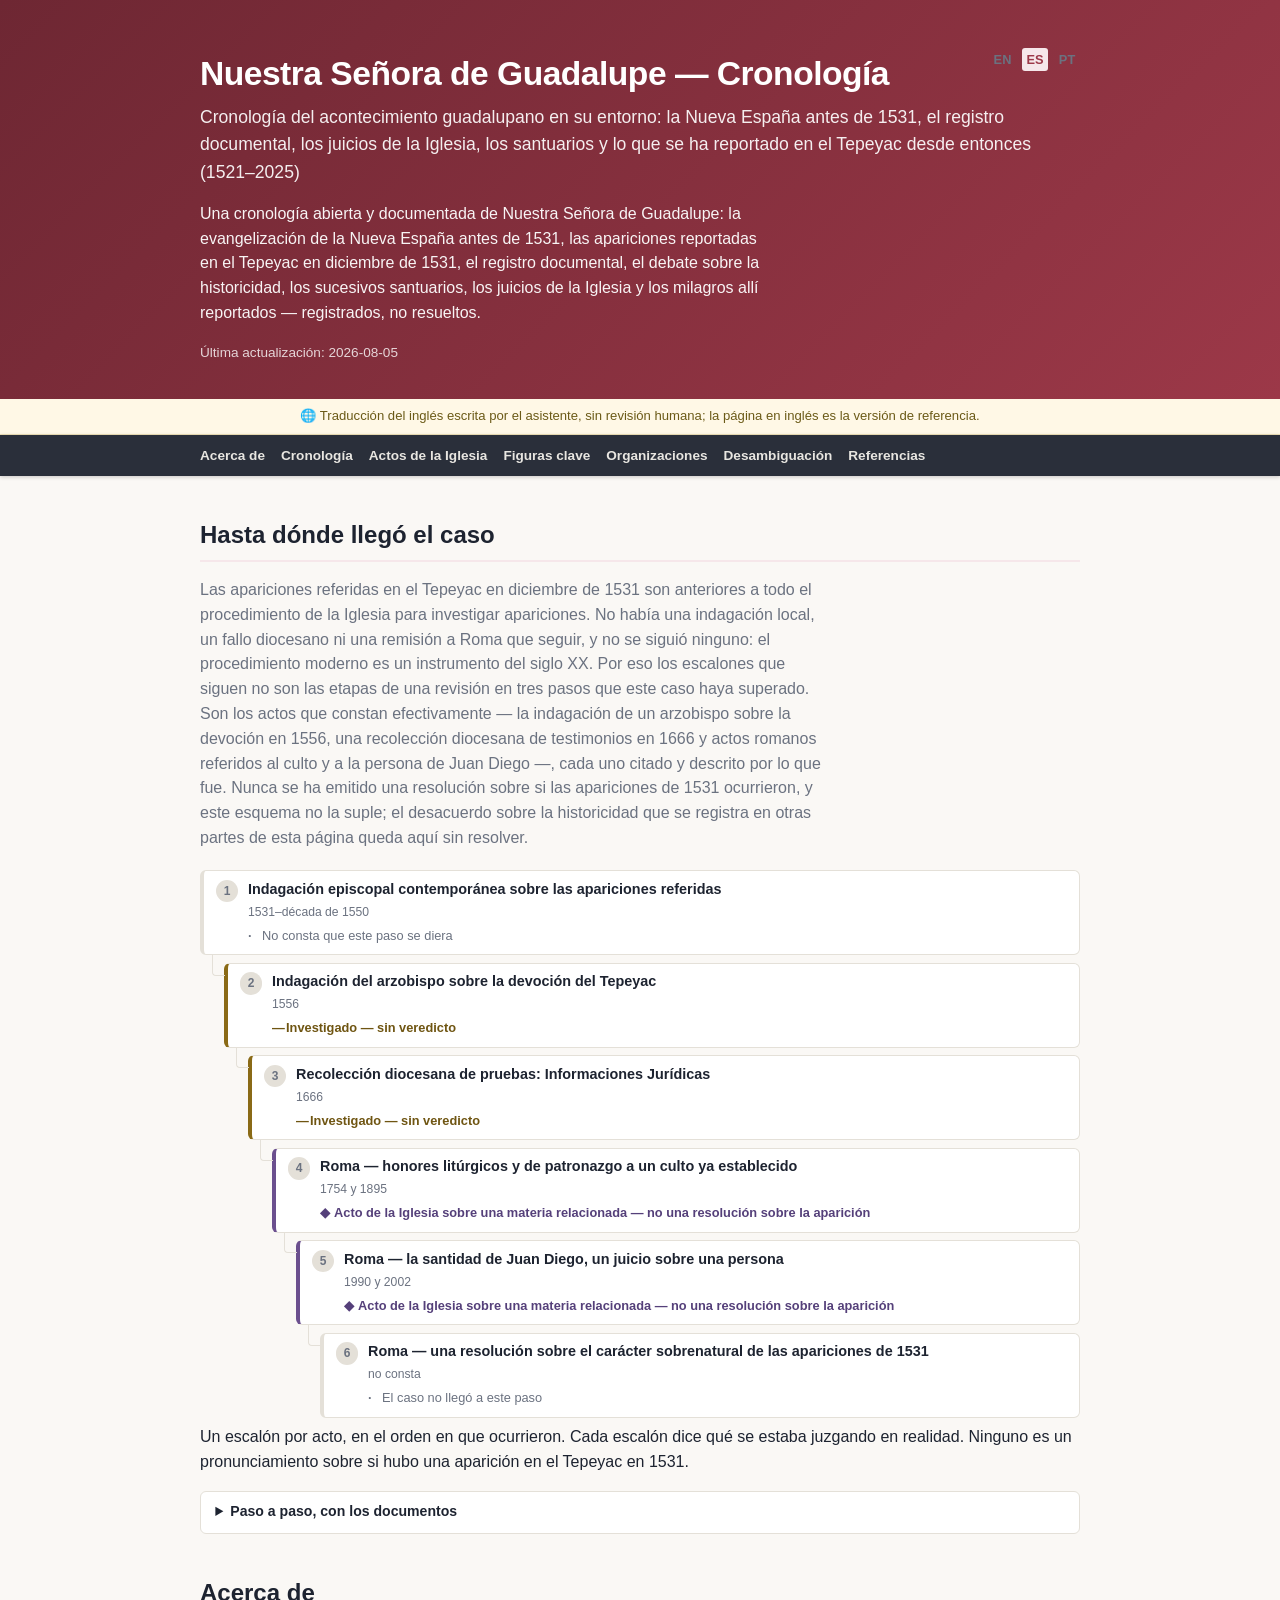
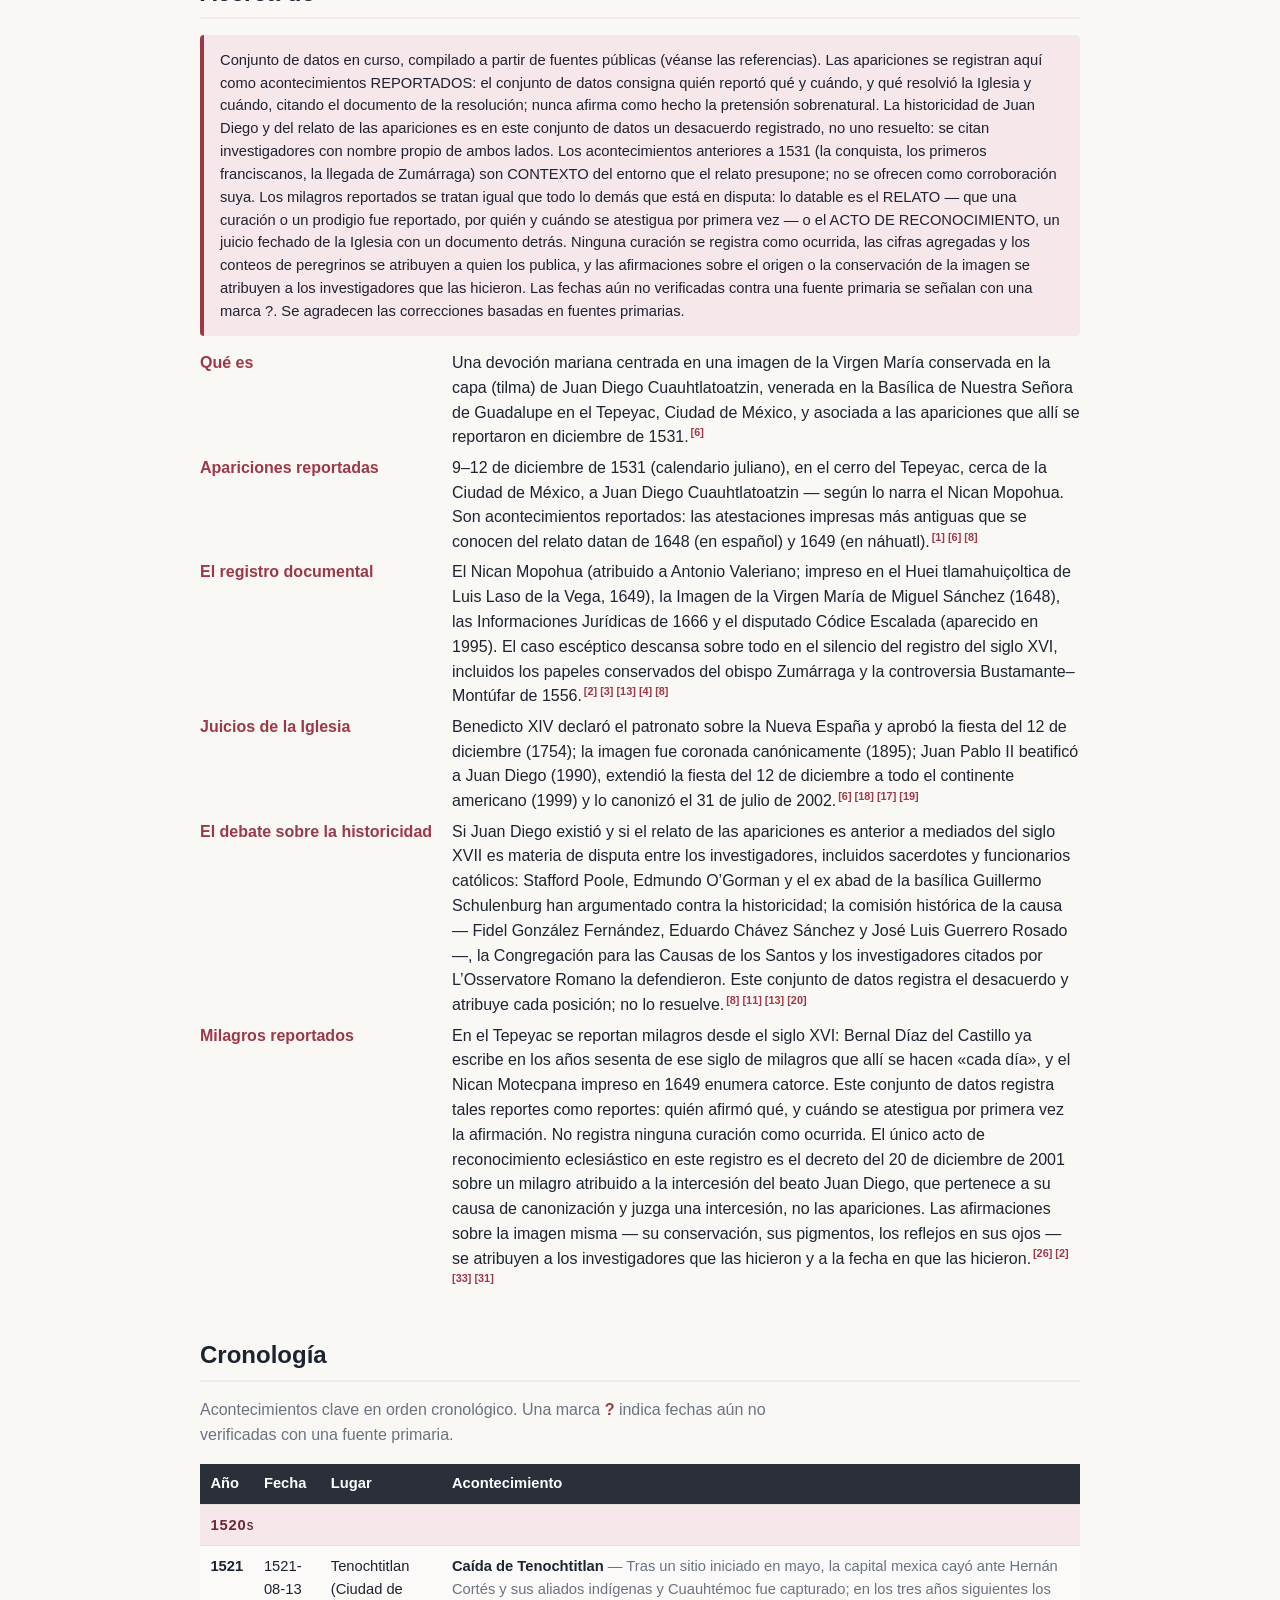
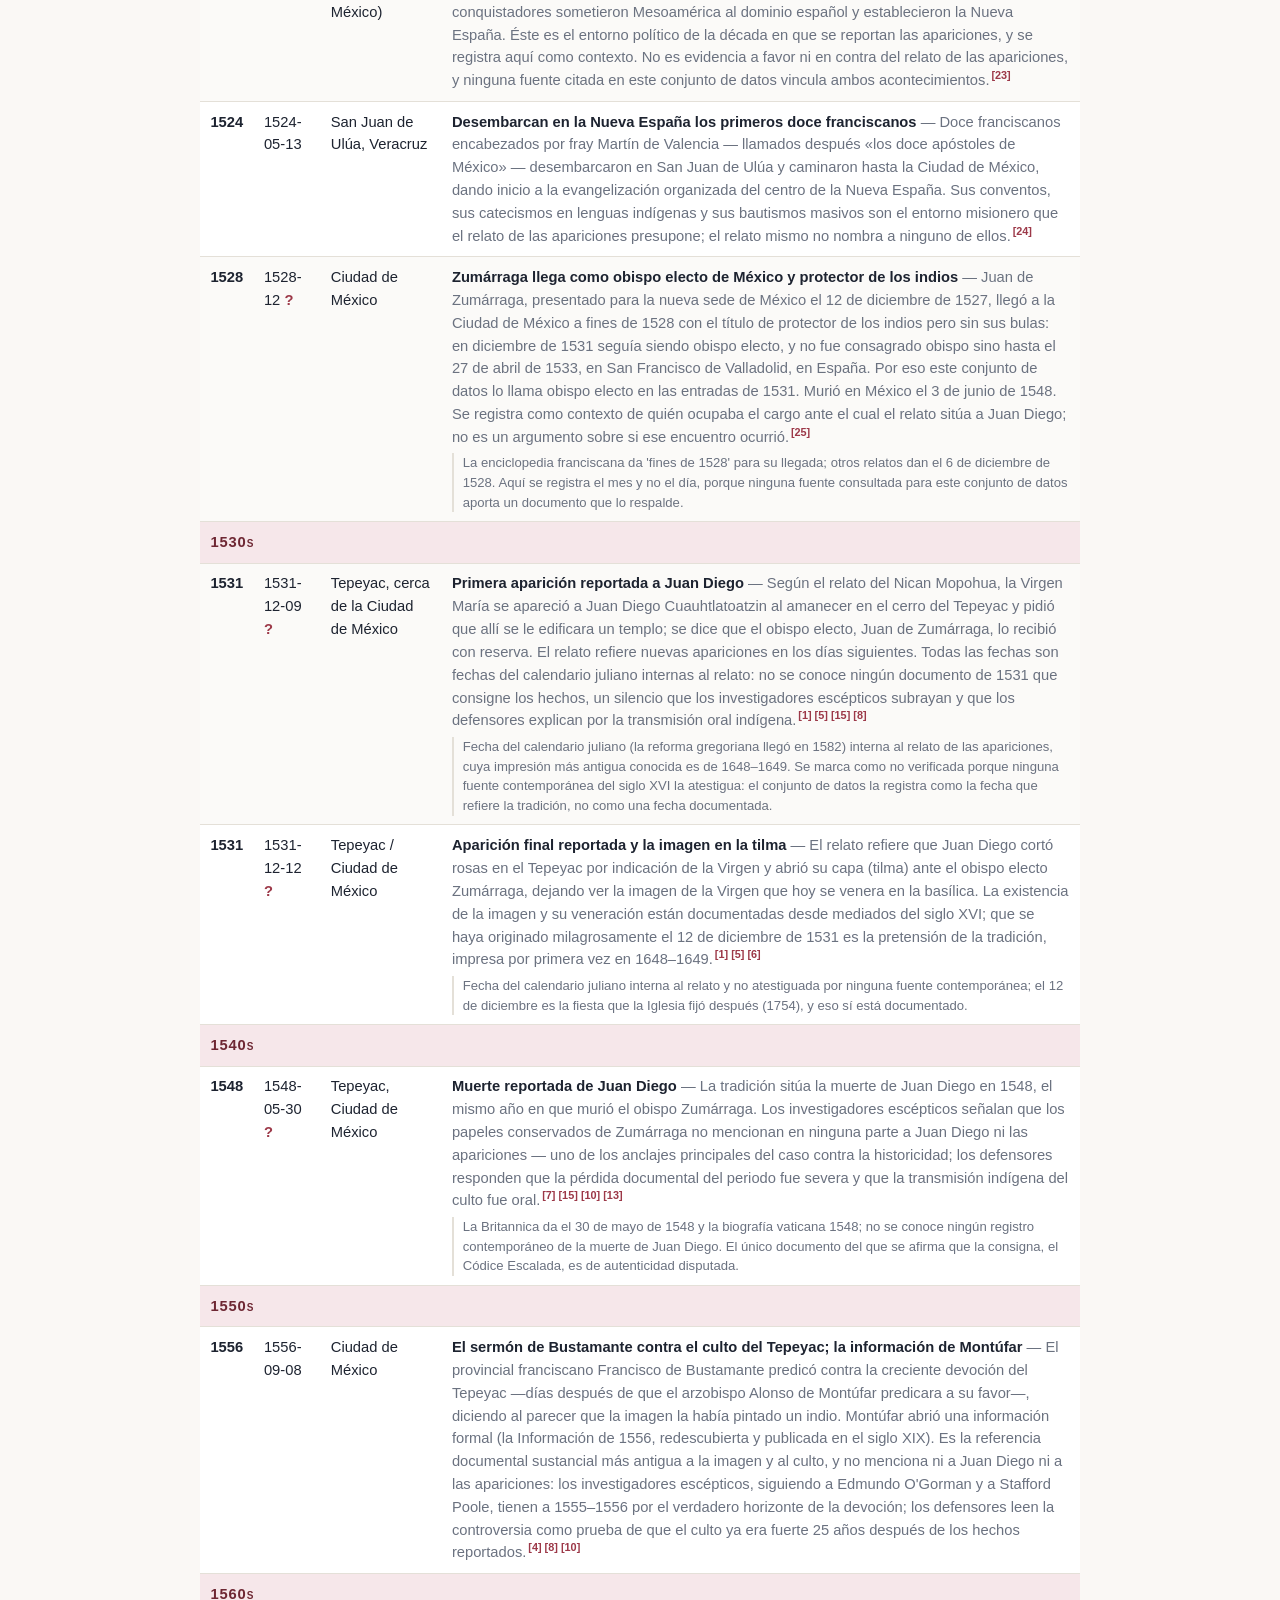
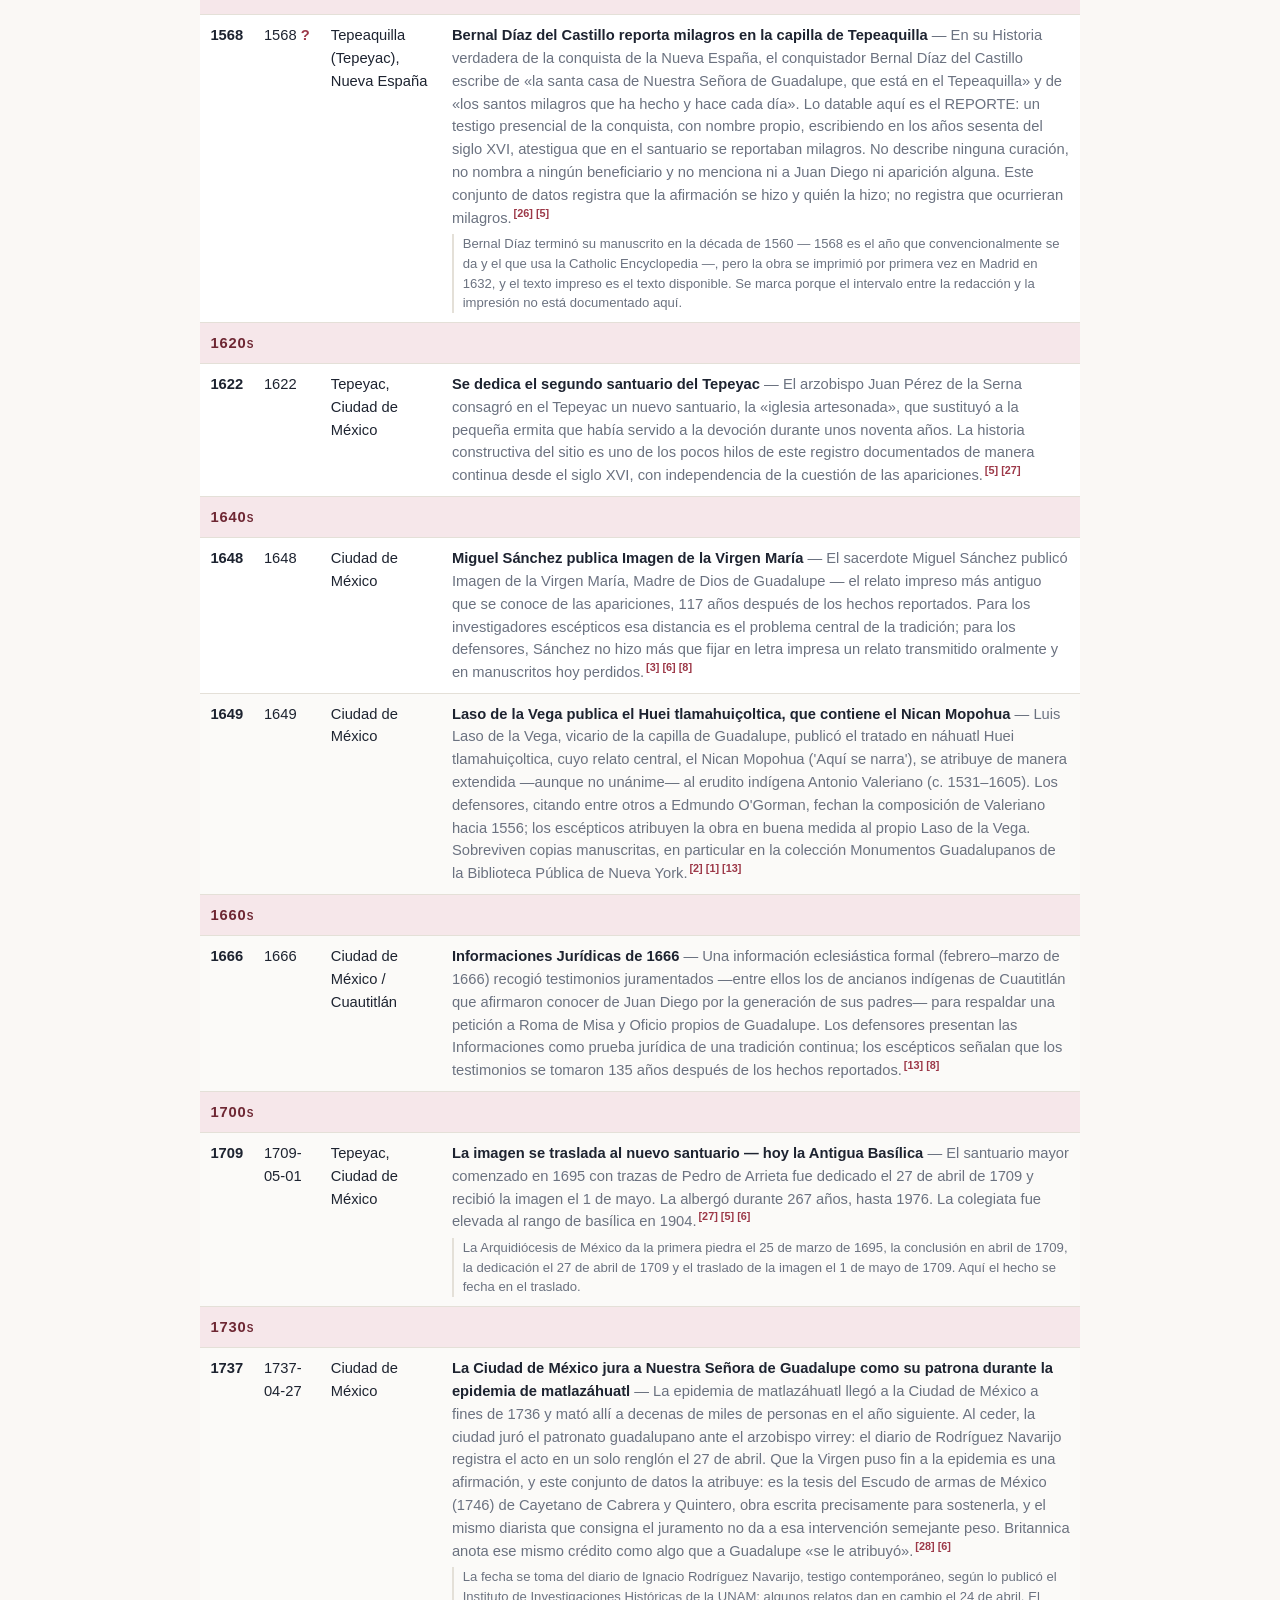
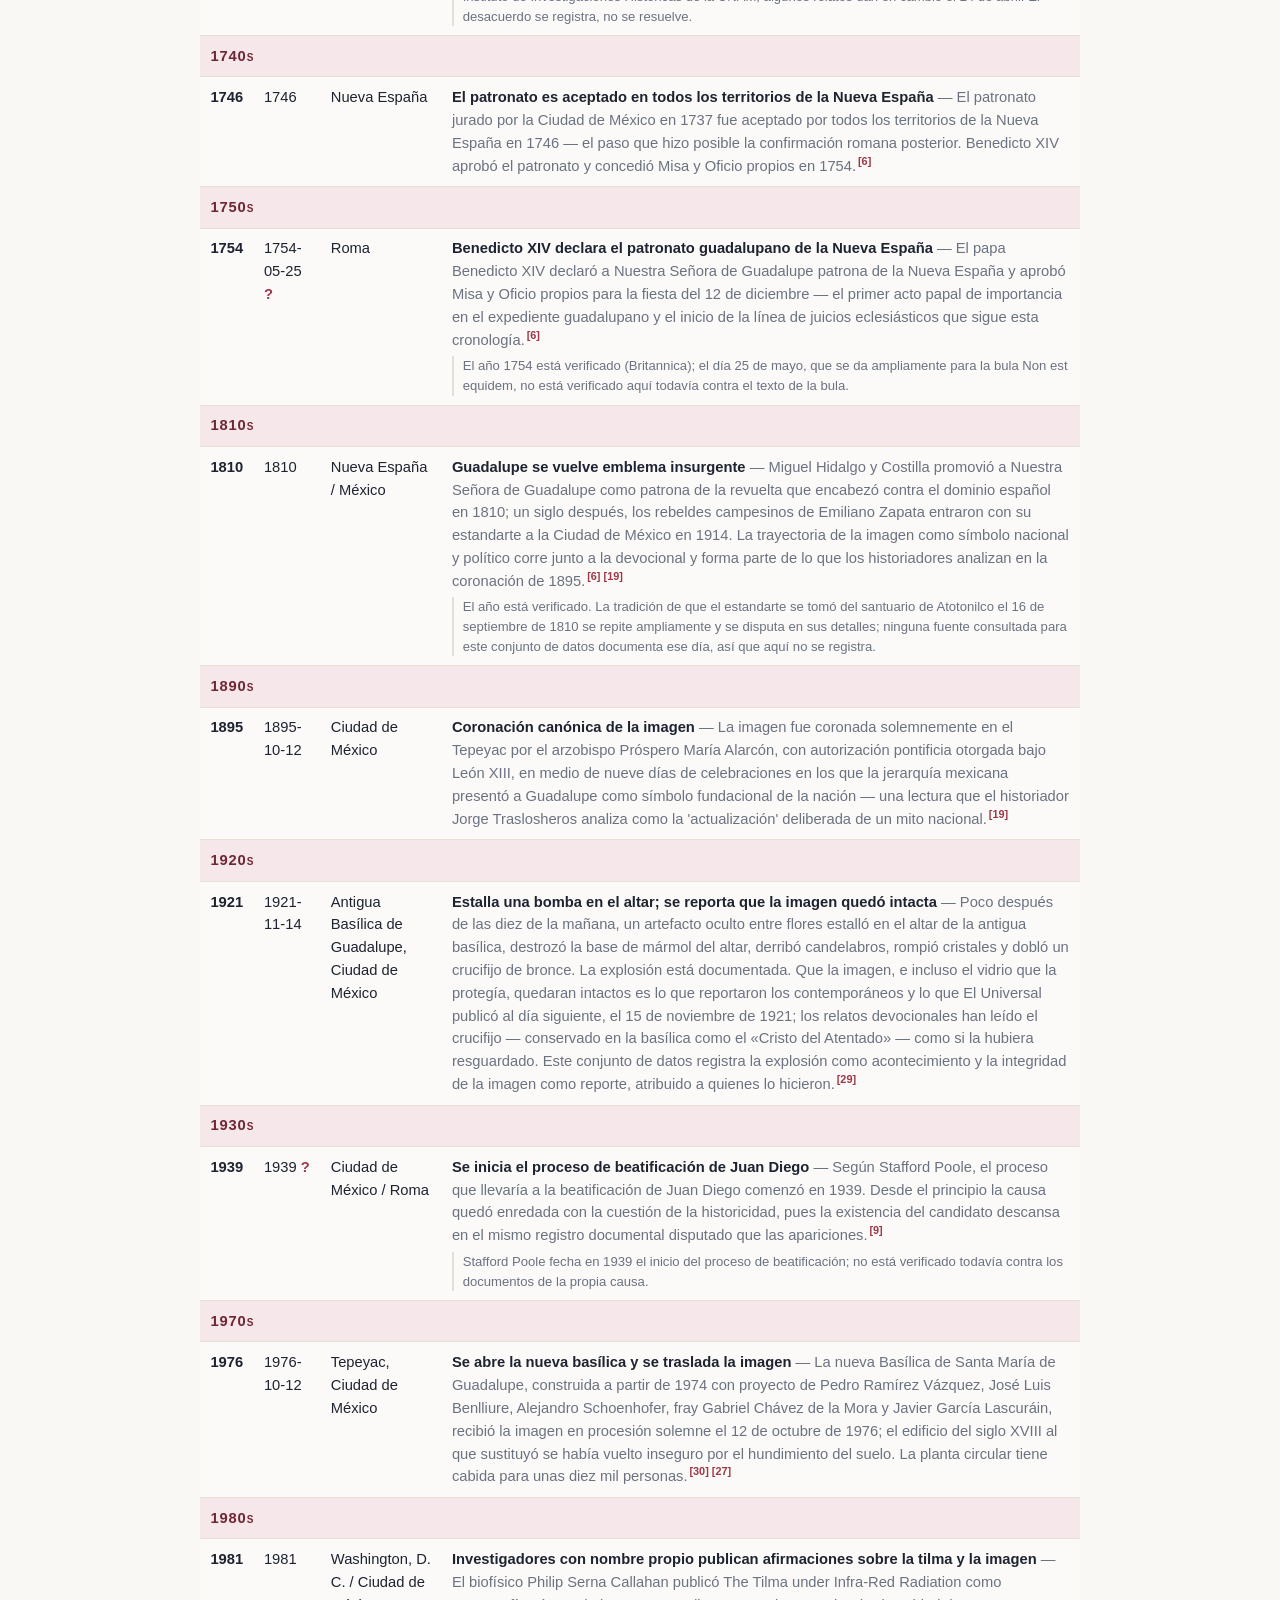
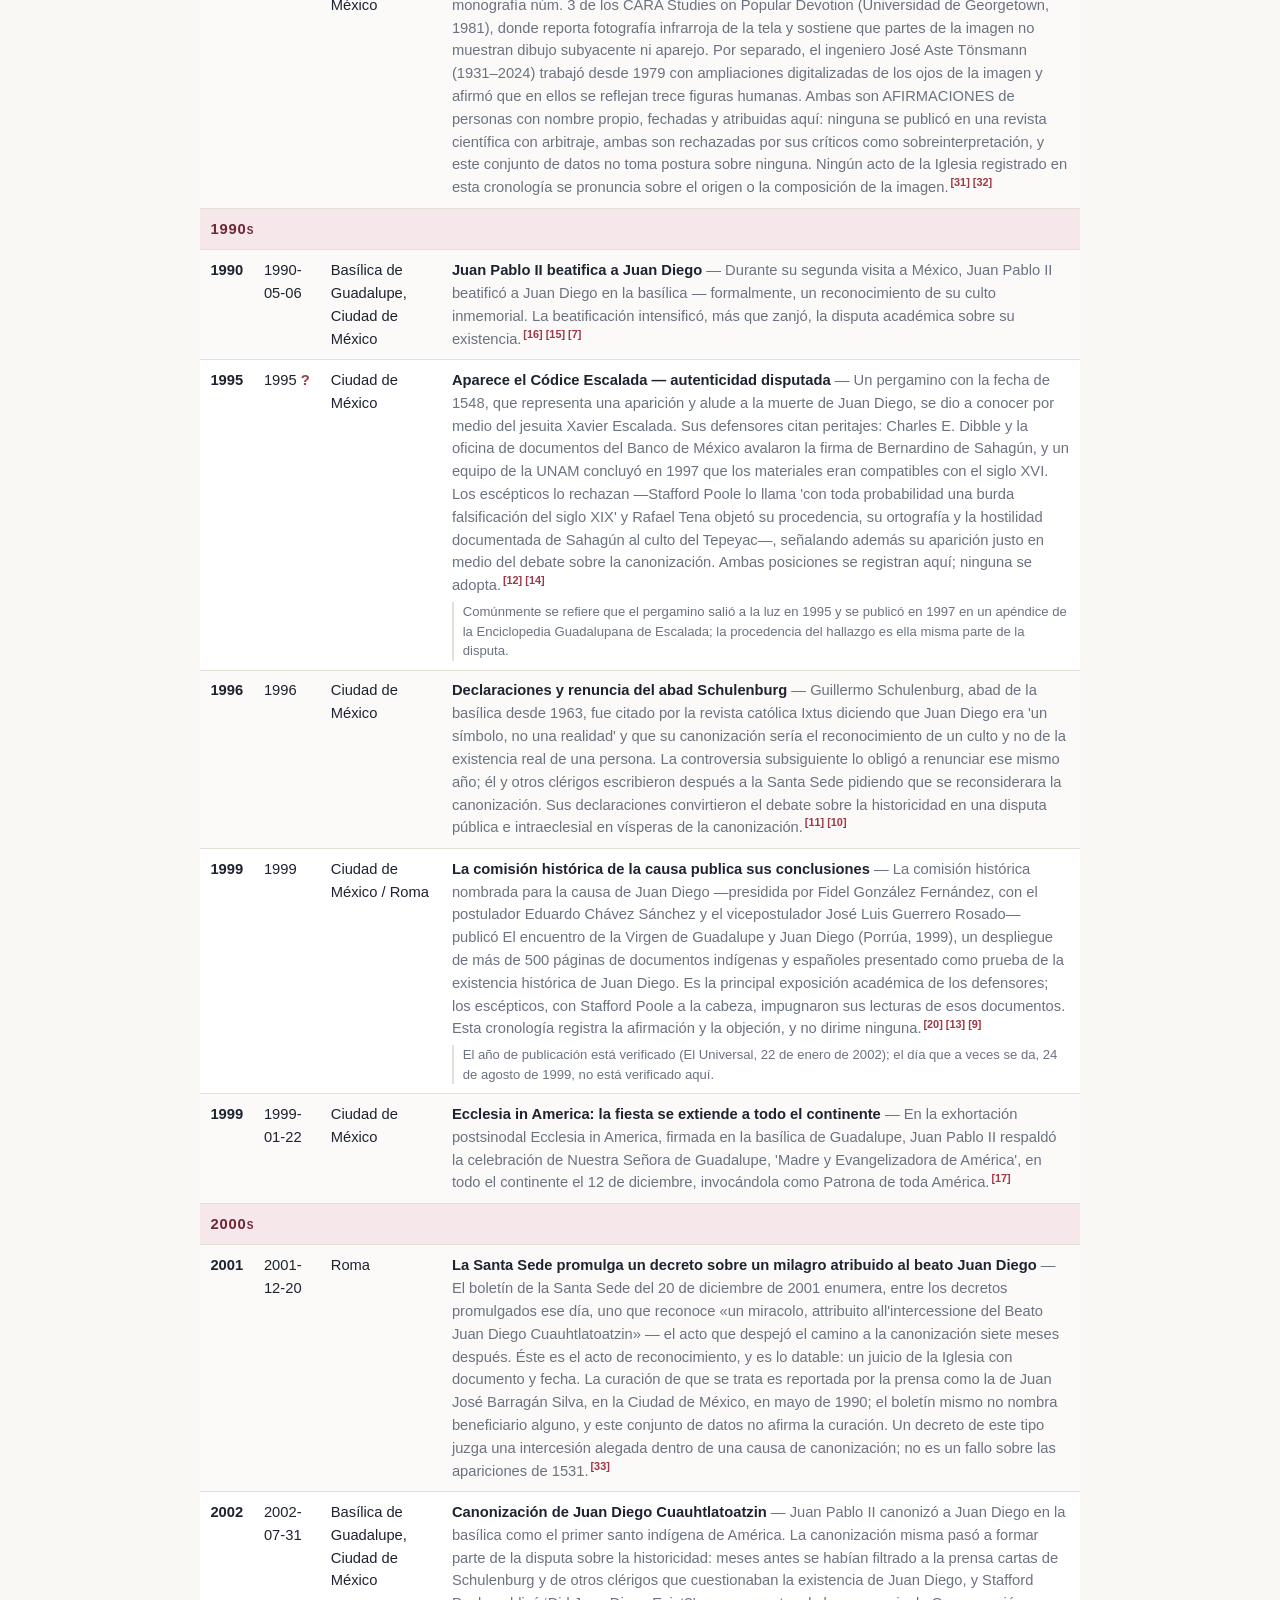
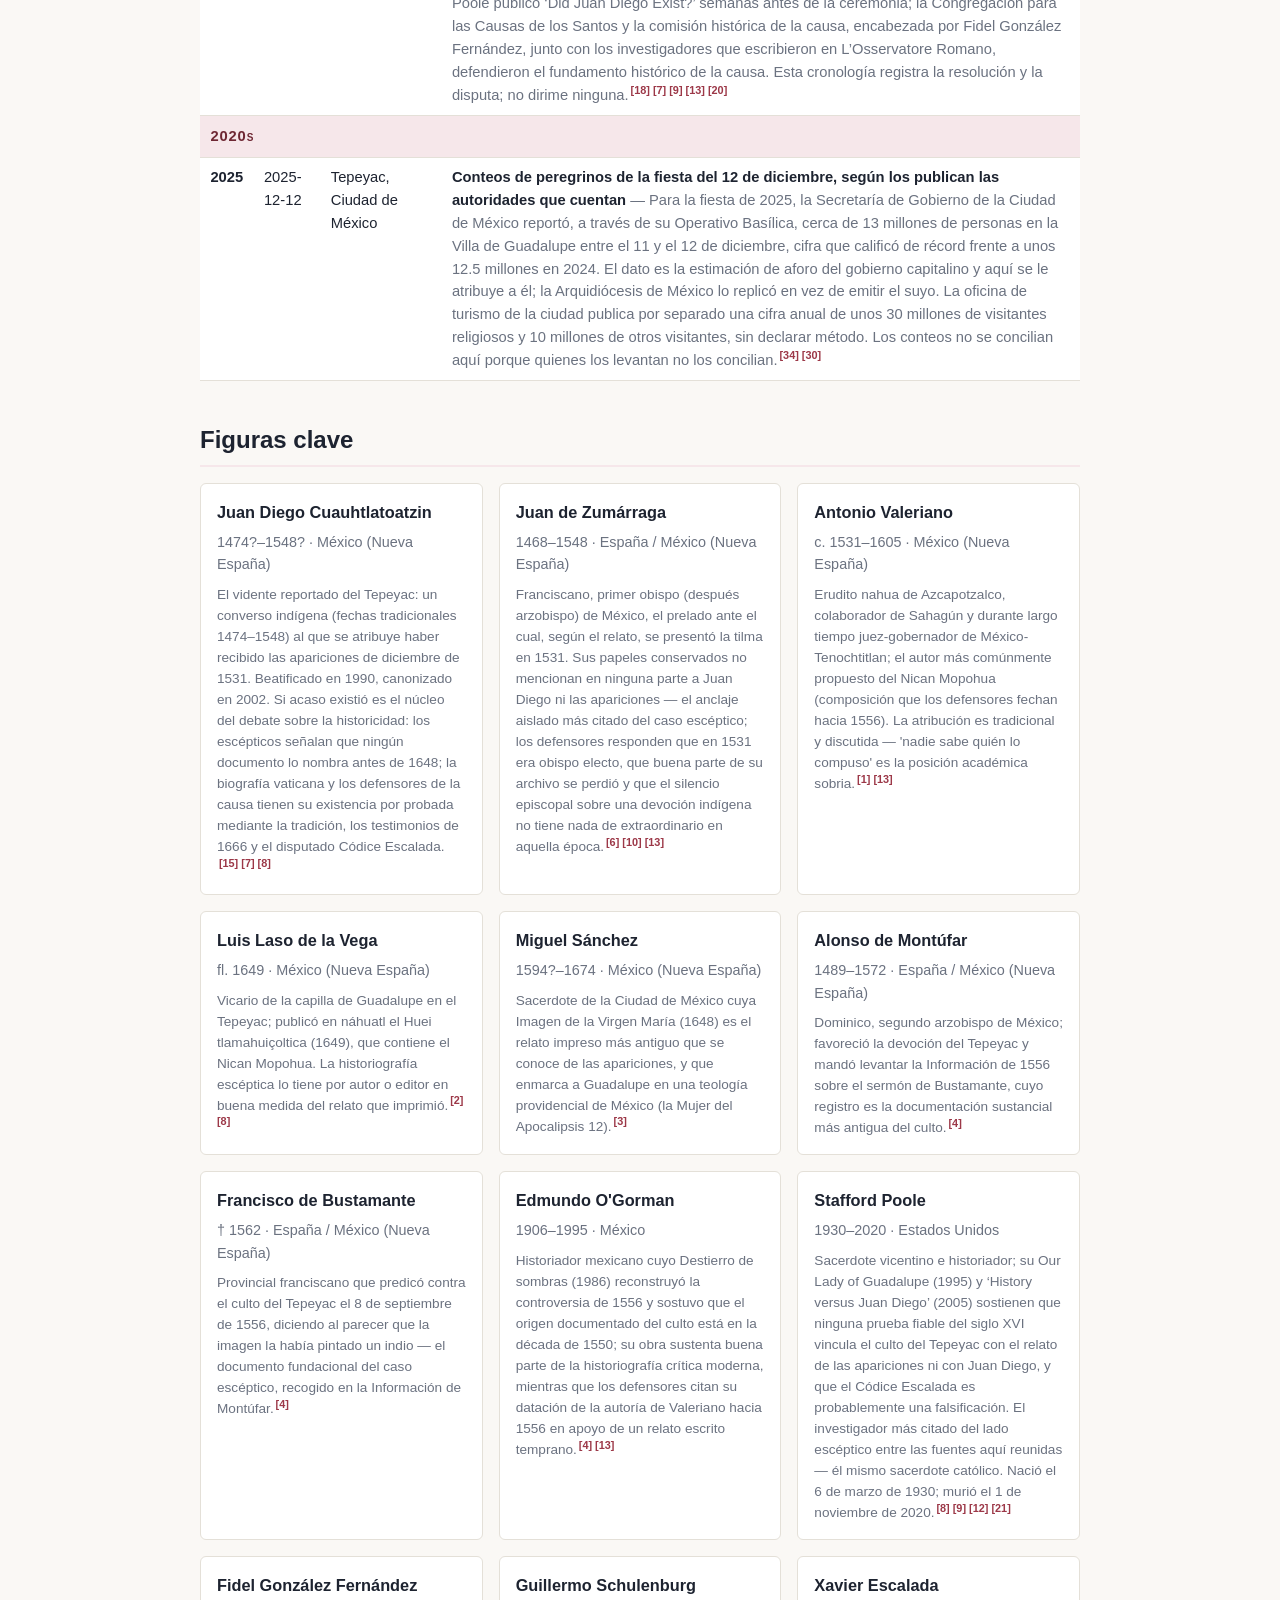
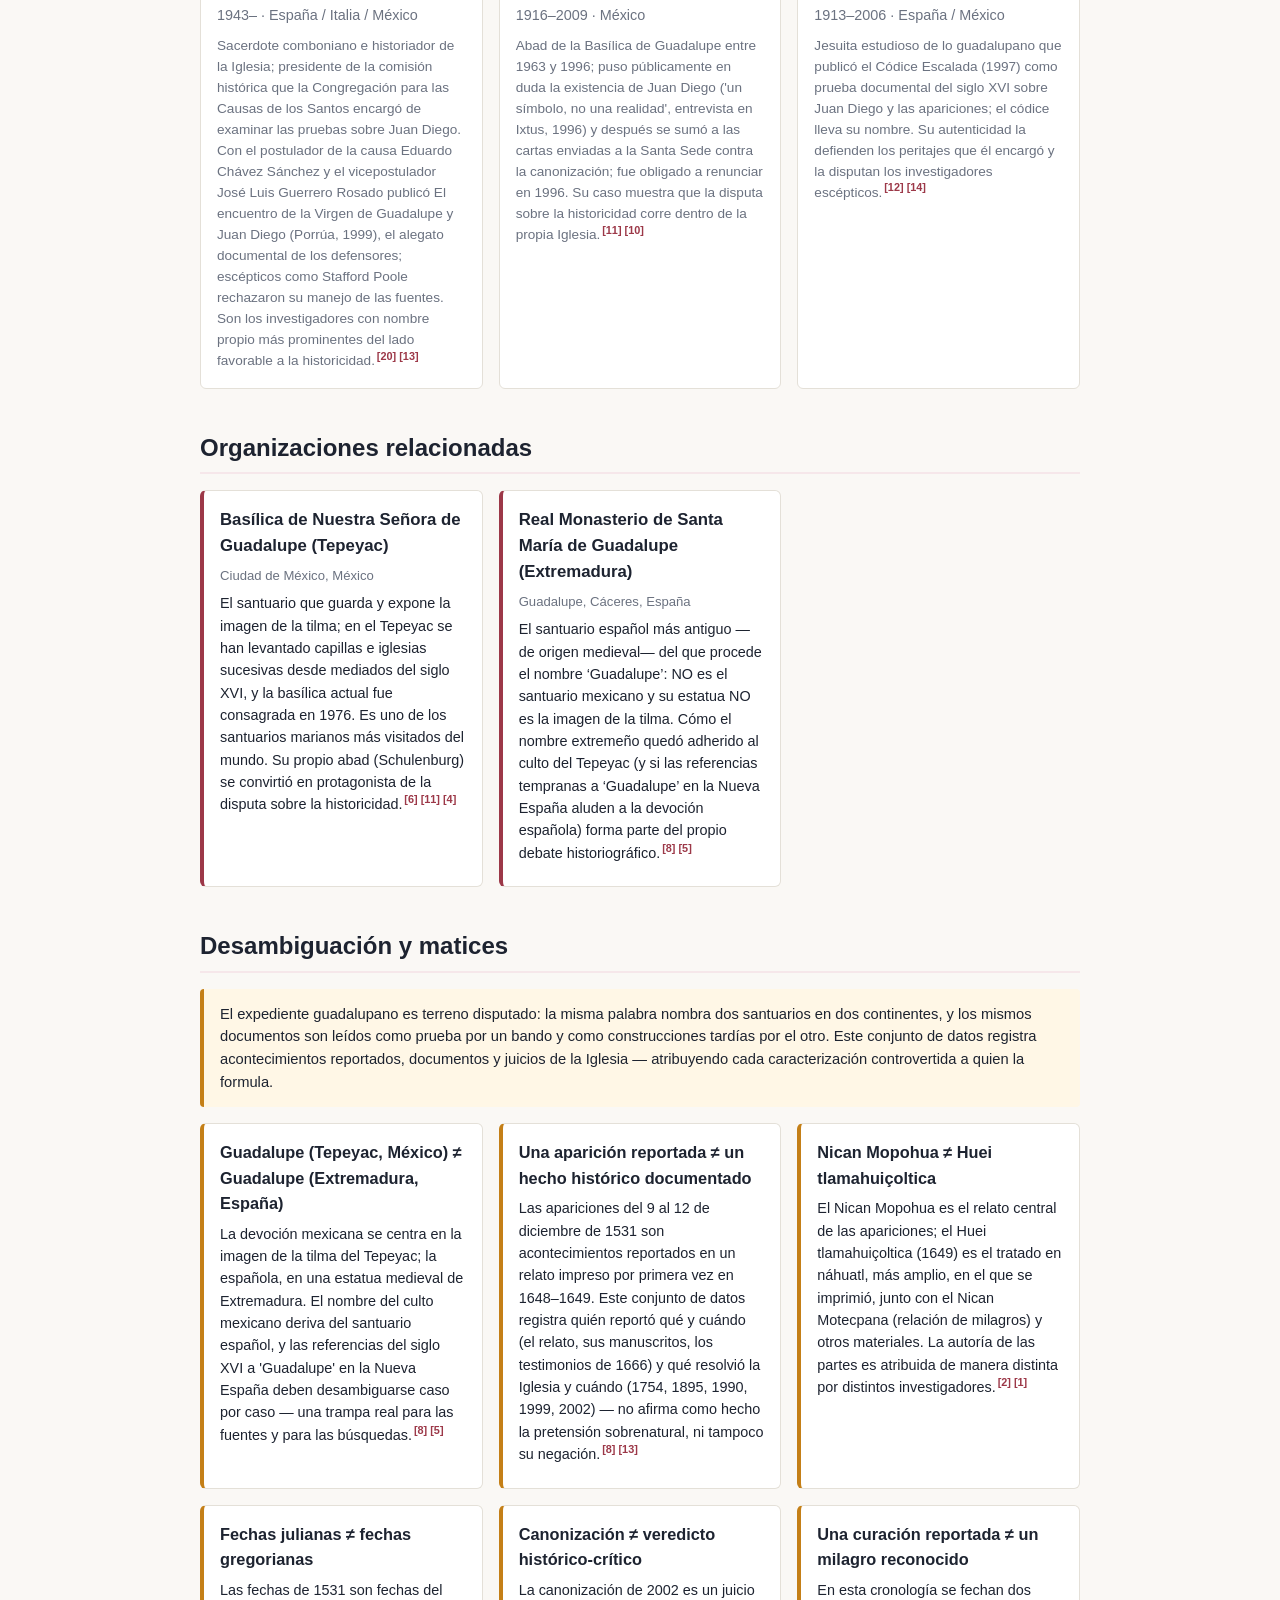
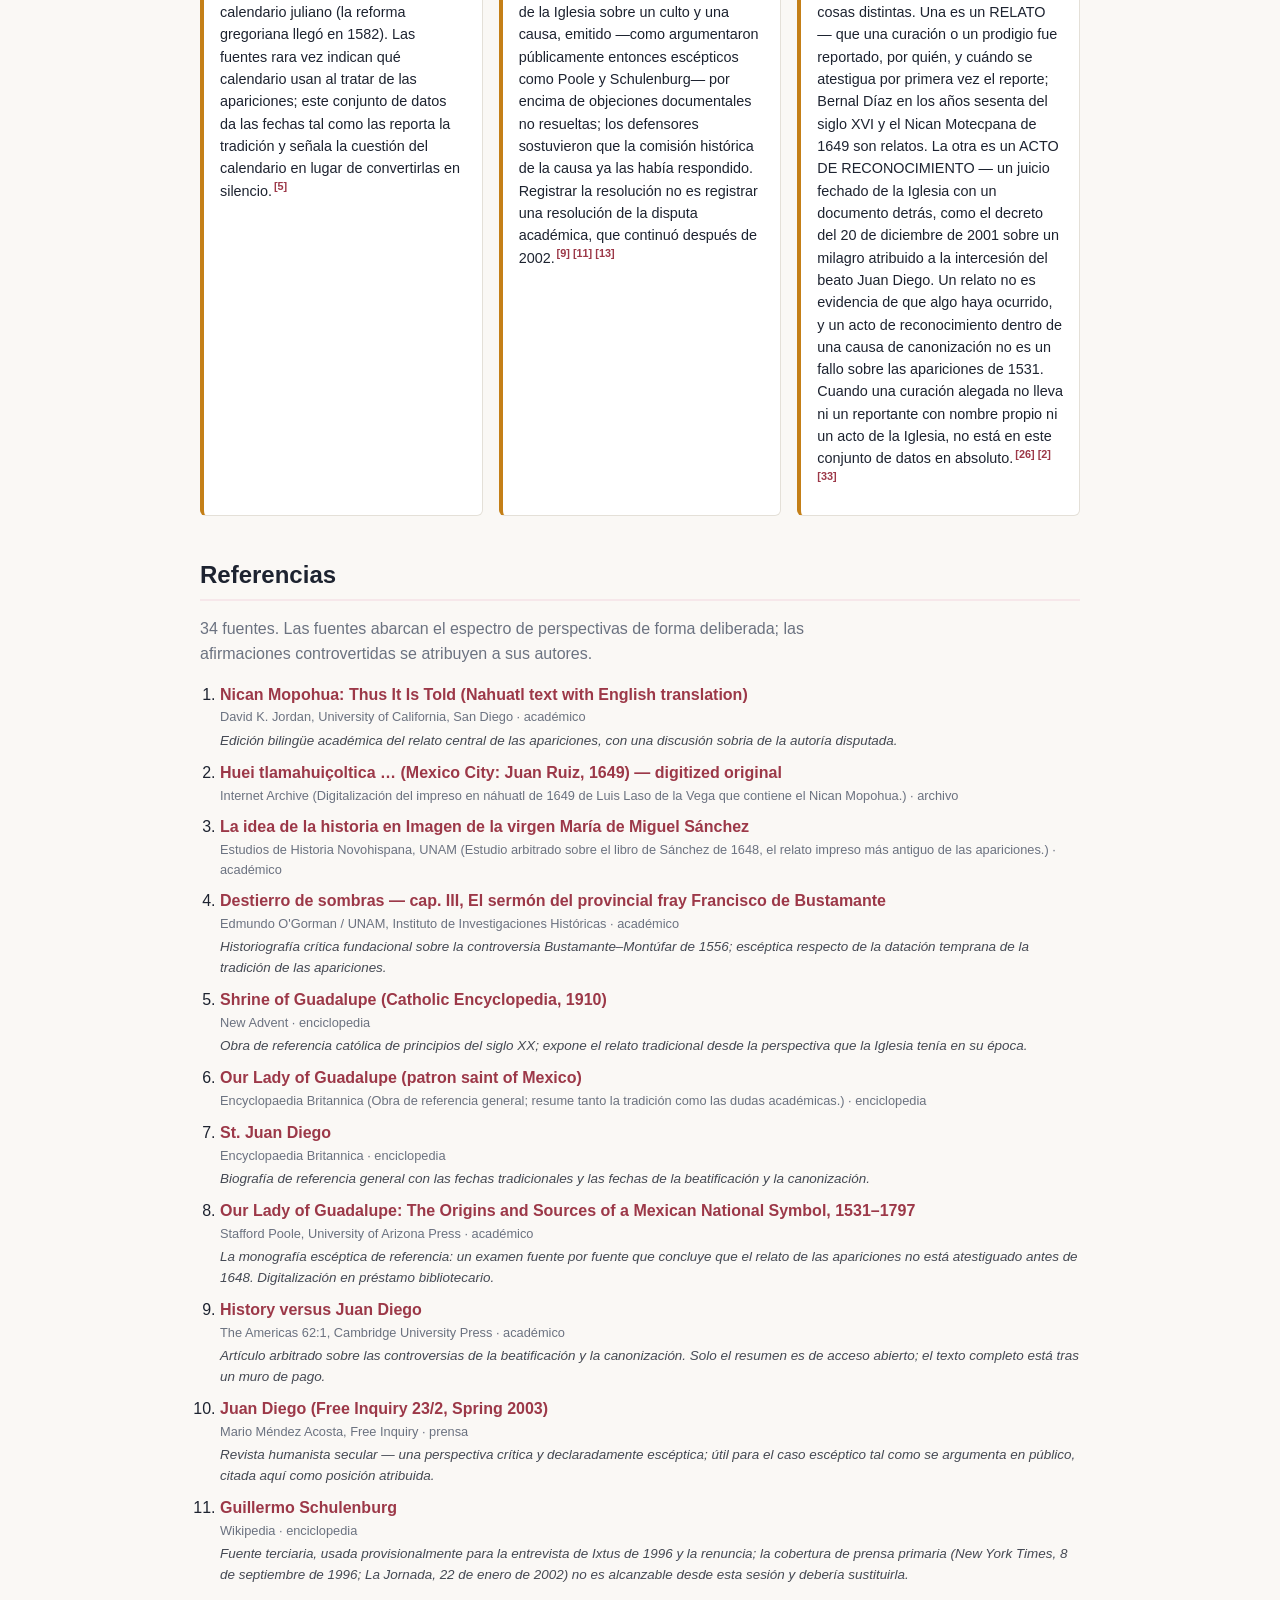
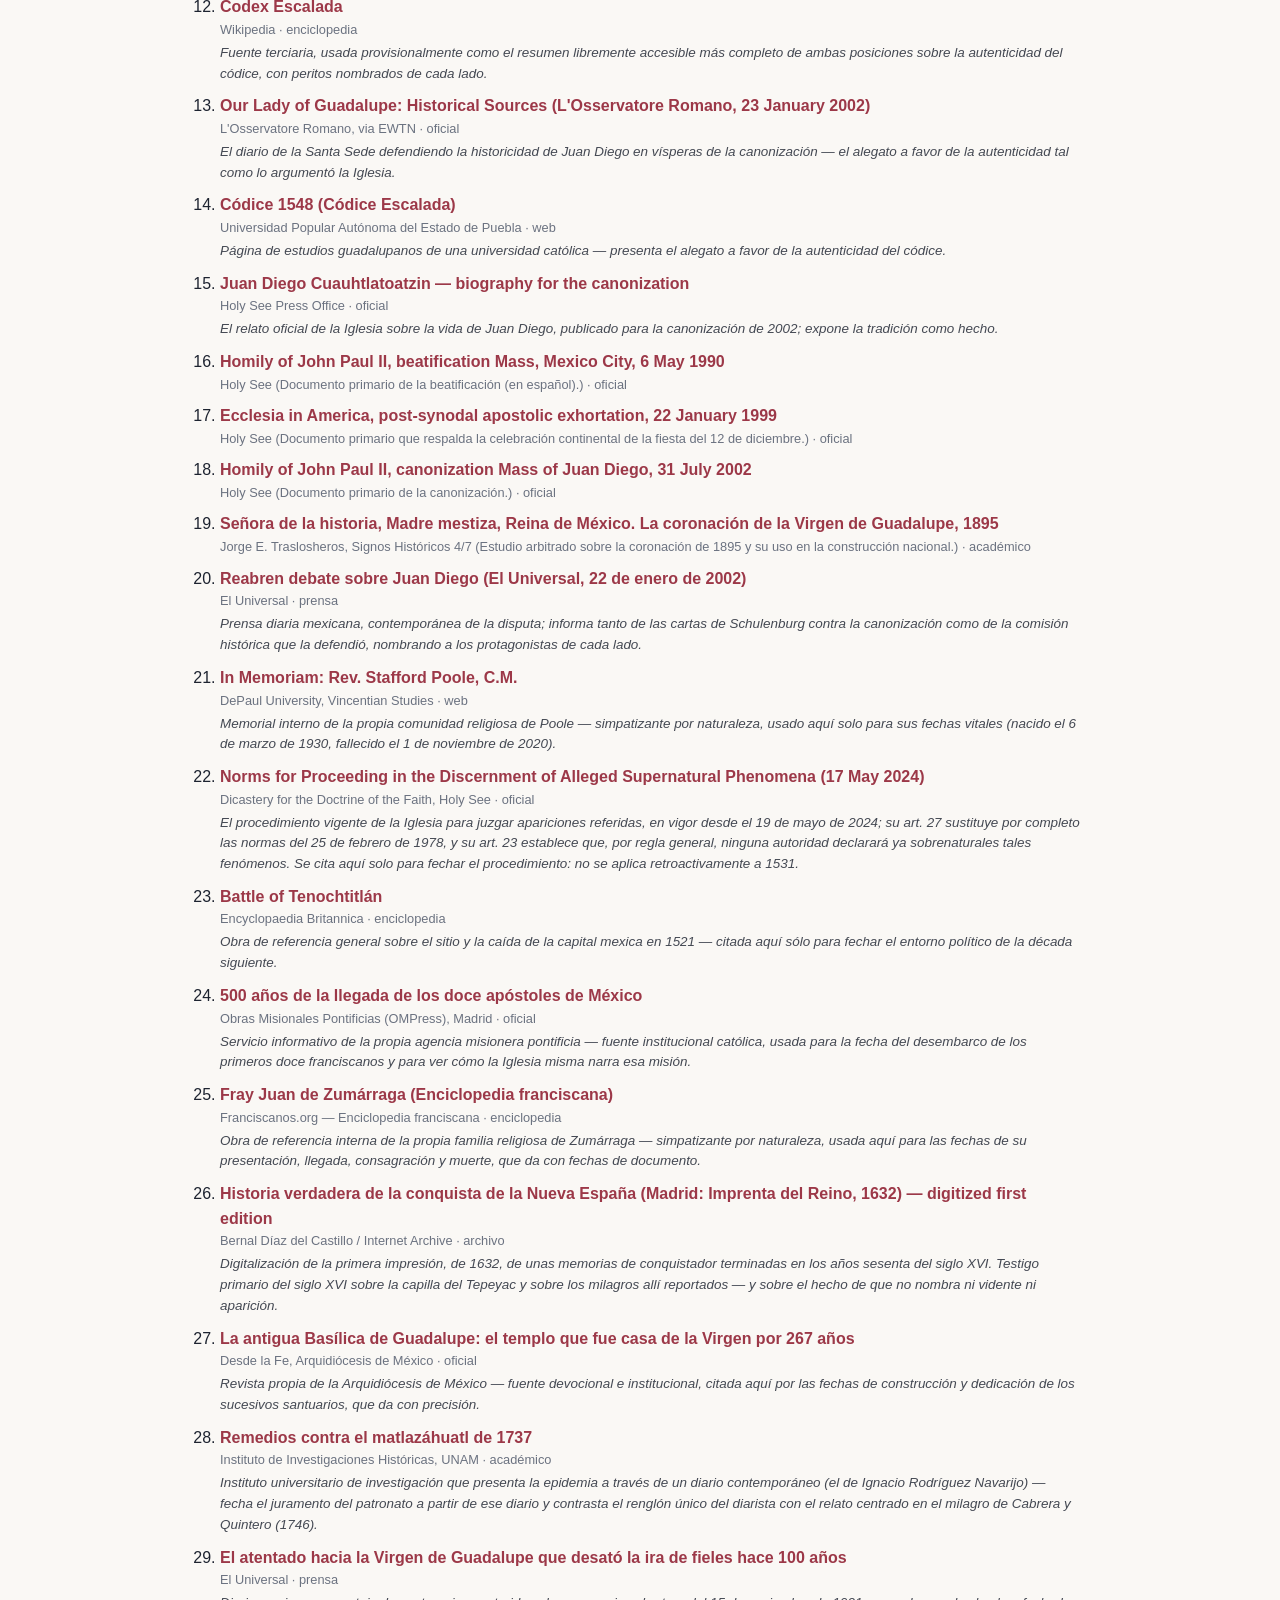
==== docs/es/index.html @ ace8cf62 "Stop titling the English and Spanish pages in Portuguese Every repo's page title ended "— Cronologia" ====
<!DOCTYPE html>
<html lang="es">
<head>
  <meta charset="utf-8">
  <meta name="viewport" content="width=device-width, initial-scale=1">
  <title>Nuestra Señora de Guadalupe — Cronología</title>
  <meta name="description" content="Una cronología abierta y documentada de Nuestra Señora de Guadalupe: la evangelización de la Nueva España antes de 1531, las apariciones reportadas en el Tepeyac en diciembre de 1531, el registro documental, el debate sobre la historicidad, los sucesivos santuarios, los juicios de la Iglesia y los milagros allí reportados — registrados, no resueltos.">
  <!-- Google tag (gtag.js) -->
  <script async src="https://www.googletagmanager.com/gtag/js?id=G-R9LV1QZHVE"></script>
  <script>
    window.dataLayer = window.dataLayer || [];
    function gtag(){dataLayer.push(arguments);}
    gtag('js', new Date());
    gtag('config', 'G-R9LV1QZHVE');
  </script>
  <link rel="stylesheet" href="../styles.css">
  <link rel="canonical" href="https://cronologia.github.io/guadalupe/es/">
  <link rel="alternate" hreflang="en" href="https://cronologia.github.io/guadalupe/en/">
  <link rel="alternate" hreflang="es" href="https://cronologia.github.io/guadalupe/es/">
  <link rel="alternate" hreflang="pt" href="https://cronologia.github.io/guadalupe/pt/">
  <link rel="alternate" hreflang="x-default" href="https://cronologia.github.io/guadalupe/">
  <meta property="og:type" content="website">
  <meta property="og:site_name" content="Nuestra Señora de Guadalupe — Cronología">
  <meta property="og:locale" content="es_ES">
  <meta property="og:title" content="Nuestra Señora de Guadalupe — Cronología">
  <meta property="og:description" content="Una cronología abierta y documentada de Nuestra Señora de Guadalupe: la evangelización de la Nueva España antes de 1531, las apariciones reportadas en el Tepeyac en diciembre de 1531, el registro documental, el debate sobre la historicidad, los sucesivos santuarios, los juicios de la Iglesia y los milagros allí reportados — registrados, no resueltos.">
  <meta property="og:url" content="https://cronologia.github.io/guadalupe/es/">
  <meta name="twitter:card" content="summary">
  <meta name="twitter:title" content="Nuestra Señora de Guadalupe — Cronología">
  <meta name="twitter:description" content="Una cronología abierta y documentada de Nuestra Señora de Guadalupe: la evangelización de la Nueva España antes de 1531, las apariciones reportadas en el Tepeyac en diciembre de 1531, el registro documental, el debate sobre la historicidad, los sucesivos santuarios, los juicios de la Iglesia y los milagros allí reportados — registrados, no resueltos.">
  <script type="application/ld+json">
  {
    "@context": "https://schema.org",
    "@type": "WebSite",
    "name": "Nuestra Señora de Guadalupe — Cronología",
    "description": "Una cronología abierta y documentada de Nuestra Señora de Guadalupe: la evangelización de la Nueva España antes de 1531, las apariciones reportadas en el Tepeyac en diciembre de 1531, el registro documental, el debate sobre la historicidad, los sucesivos santuarios, los juicios de la Iglesia y los milagros allí reportados — registrados, no resueltos.",
    "url": "https://cronologia.github.io/guadalupe/es/",
    "inLanguage": "es"
  }
  </script>
</head>
<body>
  <header class="site-header">
    <div class="wrap">
      <nav class="lang-switch" aria-label="Idioma"><a href="../en/" hreflang="en">EN</a><span class="lang-current" aria-current="true">ES</span><a href="../pt/" hreflang="pt">PT</a></nav>
      <h1>Nuestra Señora de Guadalupe — Cronología</h1>
      <p class="subtitle">Cronología del acontecimiento guadalupano en su entorno: la Nueva España antes de 1531, el registro documental, los juicios de la Iglesia, los santuarios y lo que se ha reportado en el Tepeyac desde entonces (1521–2025)</p>
      <p class="lead">Una cronología abierta y documentada de Nuestra Señora de Guadalupe: la evangelización de la Nueva España antes de 1531, las apariciones reportadas en el Tepeyac en diciembre de 1531, el registro documental, el debate sobre la historicidad, los sucesivos santuarios, los juicios de la Iglesia y los milagros allí reportados — registrados, no resueltos.</p>
      <p class="updated">Última actualización: 2026-08-05</p>
    </div>
  </header>
  <div class="i18n-disclaimer" role="note">🌐 Traducción del inglés escrita por el asistente, sin revisión humana; la página en inglés es la versión de referencia.</div>

  <nav class="site-nav">
    <div class="wrap">
      <a href="#about">Acerca de</a>
      <a href="#chronology">Cronología</a>
      <a href="#approval-ladder">Actos de la Iglesia</a>
      <a href="#figures">Figuras clave</a>
      <a href="#organizations">Organizaciones</a>
      <a href="#disambiguation">Desambiguación</a>
      <a href="#references">Referencias</a>
    </div>
  </nav>

  <main class="wrap">
    <section id="approval-ladder" class="viz">
      <h2>Hasta dónde llegó el caso</h2>
      <p class="section-intro">Las apariciones referidas en el Tepeyac en diciembre de 1531 son anteriores a todo el procedimiento de la Iglesia para investigar apariciones. No había una indagación local, un fallo diocesano ni una remisión a Roma que seguir, y no se siguió ninguno: el procedimiento moderno es un instrumento del siglo XX. Por eso los escalones que siguen no son las etapas de una revisión en tres pasos que este caso haya superado. Son los actos que constan efectivamente — la indagación de un arzobispo sobre la devoción en 1556, una recolección diocesana de testimonios en 1666 y actos romanos referidos al culto y a la persona de Juan Diego —, cada uno citado y descrito por lo que fue. Nunca se ha emitido una resolución sobre si las apariciones de 1531 ocurrieron, y este esquema no la suple; el desacuerdo sobre la historicidad que se registra en otras partes de esta página queda aquí sin resolver.</p>
      <figure class="approval-ladder">
        <div class="viz-scroll">
        <ol class="al-cascade">
          <li class="al-node al-not-found" style="--al-step:0">
            <a href="#al-rung-1" class="al-node-link">
              <span class="al-num" aria-hidden="true">1</span>
              <span class="al-node-body">
                <span class="al-node-label">Indagación episcopal contemporánea sobre las apariciones referidas</span><span class="al-when">1531–década de 1550</span>
                <span class="al-node-status"><span class="al-glyph" aria-hidden="true">·</span>No consta que este paso se diera</span>
              </span>
            </a>
          </li>
          <li class="al-node al-inconclusive" style="--al-step:1">
            <a href="#al-rung-2" class="al-node-link">
              <span class="al-num" aria-hidden="true">2</span>
              <span class="al-node-body">
                <span class="al-node-label">Indagación del arzobispo sobre la devoción del Tepeyac</span><span class="al-when">1556</span>
                <span class="al-node-status"><span class="al-glyph" aria-hidden="true">—</span>Investigado — sin veredicto</span>
              </span>
            </a>
          </li>
          <li class="al-node al-inconclusive" style="--al-step:2">
            <a href="#al-rung-3" class="al-node-link">
              <span class="al-num" aria-hidden="true">3</span>
              <span class="al-node-body">
                <span class="al-node-label">Recolección diocesana de pruebas: Informaciones Jurídicas</span><span class="al-when">1666</span>
                <span class="al-node-status"><span class="al-glyph" aria-hidden="true">—</span>Investigado — sin veredicto</span>
              </span>
            </a>
          </li>
          <li class="al-node al-adjacent" style="--al-step:3">
            <a href="#al-rung-4" class="al-node-link">
              <span class="al-num" aria-hidden="true">4</span>
              <span class="al-node-body">
                <span class="al-node-label">Roma — honores litúrgicos y de patronazgo a un culto ya establecido</span><span class="al-when">1754 y 1895</span>
                <span class="al-node-status"><span class="al-glyph" aria-hidden="true">◆</span>Acto de la Iglesia sobre una materia relacionada — no una resolución sobre la aparición</span>
              </span>
            </a>
          </li>
          <li class="al-node al-adjacent" style="--al-step:4">
            <a href="#al-rung-5" class="al-node-link">
              <span class="al-num" aria-hidden="true">5</span>
              <span class="al-node-body">
                <span class="al-node-label">Roma — la santidad de Juan Diego, un juicio sobre una persona</span><span class="al-when">1990 y 2002</span>
                <span class="al-node-status"><span class="al-glyph" aria-hidden="true">◆</span>Acto de la Iglesia sobre una materia relacionada — no una resolución sobre la aparición</span>
              </span>
            </a>
          </li>
          <li class="al-node al-not-reached" style="--al-step:5">
            <a href="#al-rung-6" class="al-node-link">
              <span class="al-num" aria-hidden="true">6</span>
              <span class="al-node-body">
                <span class="al-node-label">Roma — una resolución sobre el carácter sobrenatural de las apariciones de 1531</span><span class="al-when">no consta</span>
                <span class="al-node-status"><span class="al-glyph" aria-hidden="true">·</span>El caso no llegó a este paso</span>
              </span>
            </a>
          </li>
        </ol>
        </div>
        <figcaption>Un escalón por acto, en el orden en que ocurrieron. Cada escalón dice qué se estaba juzgando en realidad. Ninguno es un pronunciamiento sobre si hubo una aparición en el Tepeyac en 1531.</figcaption>
      </figure>
      <details class="al-details">
        <summary>Paso a paso, con los documentos</summary>
        <div class="al-tablist" hidden aria-label="Hasta dónde llegó el caso">
            <button type="button" class="al-tab" data-al-panel="al-rung-1"><span class="al-glyph" aria-hidden="true">·</span>Indagación episcopal contemporánea sobre las apariciones referidas</button>
            <button type="button" class="al-tab" data-al-panel="al-rung-2"><span class="al-glyph" aria-hidden="true">—</span>Indagación del arzobispo sobre la devoción del Tepeyac</button>
            <button type="button" class="al-tab" data-al-panel="al-rung-3"><span class="al-glyph" aria-hidden="true">—</span>Recolección diocesana de pruebas: Informaciones Jurídicas</button>
            <button type="button" class="al-tab" data-al-panel="al-rung-4"><span class="al-glyph" aria-hidden="true">◆</span>Roma — honores litúrgicos y de patronazgo a un culto ya establecido</button>
            <button type="button" class="al-tab" data-al-panel="al-rung-5"><span class="al-glyph" aria-hidden="true">◆</span>Roma — la santidad de Juan Diego, un juicio sobre una persona</button>
            <button type="button" class="al-tab" data-al-panel="al-rung-6"><span class="al-glyph" aria-hidden="true">·</span>Roma — una resolución sobre el carácter sobrenatural de las apariciones de 1531</button>
        </div>
        <div class="al-panels">
          <section id="al-rung-1" class="al-panel al-not-found">
            <h3 class="al-panel-title">Indagación episcopal contemporánea sobre las apariciones referidas <span class="al-when">1531–década de 1550</span></h3>
            <p class="al-status"><span class="al-glyph" aria-hidden="true">·</span>No consta que este paso se diera</p>
<p class="al-who">Juan de Zumárraga, primer obispo de México, y sus sucesores inmediatos</p><p class="al-nodoc">No se ha localizado ningún registro del siglo XVI de una investigación episcopal sobre las apariciones referidas. Se revisó lo que esta cronología cita para el periodo — el examen fuente por fuente de Poole (1995) y el estudio de O&#39;Gorman sobre la controversia de 1556 (1986) —, que señalan que los escritos conservados de Zumárraga no mencionan ni a Juan Diego ni las apariciones, y que la documentación sustancial más antigua del culto, la de 1556, tampoco menciona a ninguno de los dos. Esto dice algo sobre el registro conservado; no es un dictamen de que nada haya ocurrido.</p>            <p class="al-cites"><sup class="cite"><a href="#ref-8" title="Reference 8">[8]</a> <a href="#ref-4" title="Reference 4">[4]</a> <a href="#ref-6" title="Reference 6">[6]</a></sup></p>
          </section>
          <section id="al-rung-2" class="al-panel al-inconclusive">
            <h3 class="al-panel-title">Indagación del arzobispo sobre la devoción del Tepeyac <span class="al-when">1556</span></h3>
            <p class="al-status"><span class="al-glyph" aria-hidden="true">—</span>Investigado — sin veredicto</p>
<p class="al-who">Alonso de Montúfar, segundo arzobispo de México</p><p class="al-outcome">El objeto de esta indagación fue la devoción y el origen de la imagen, no una afirmación de aparición. Montúfar la abrió (la Información de 1556) después de que el provincial franciscano Francisco de Bustamante predicara contra el culto del Tepeyac y dijera, según se refiere, que la imagen la había pintado un indio. El expediente no menciona ni a Juan Diego ni las apariciones; no consta que se emitiera fallo alguno sobre la imagen ni sobre el culto, y el asunto se apagó. Los estudiosos escépticos que siguen a O&#39;Gorman y a Poole leen 1555–1556 como el verdadero horizonte de la devoción; los defensores leen esa misma controversia como prueba de que el culto ya era fuerte veinticinco años después de los hechos referidos.</p>            <p class="al-cites"><sup class="cite"><a href="#ref-4" title="Reference 4">[4]</a> <a href="#ref-8" title="Reference 8">[8]</a> <a href="#ref-10" title="Reference 10">[10]</a></sup></p>
          </section>
          <section id="al-rung-3" class="al-panel al-inconclusive">
            <h3 class="al-panel-title">Recolección diocesana de pruebas: Informaciones Jurídicas <span class="al-when">1666</span></h3>
            <p class="al-status"><span class="al-glyph" aria-hidden="true">—</span>Investigado — sin veredicto</p>
<p class="al-who">El arzobispado de México, en la Ciudad de México y en Cuautitlán</p><p class="al-outcome">Una indagación eclesiástica formal, celebrada del 18 de febrero al 22 de marzo de 1666, recogió testimonios bajo juramento, entre ellos los de ancianos indígenas de Cuautitlán que afirmaron tener noticia de Juan Diego por la generación de sus padres. Fue una recolección de pruebas en apoyo de una petición a Roma de Misa y Oficio propios, hecha 135 años después de los hechos referidos; no emitió juicio alguno sobre las apariciones. Los defensores la presentan como prueba jurídica de una tradición continua; los escépticos hacen notar la distancia en el tiempo entre el testimonio y lo que relata.</p>            <p class="al-cites"><sup class="cite"><a href="#ref-13" title="Reference 13">[13]</a> <a href="#ref-8" title="Reference 8">[8]</a></sup></p>
          </section>
          <section id="al-rung-4" class="al-panel al-adjacent">
            <h3 class="al-panel-title">Roma — honores litúrgicos y de patronazgo a un culto ya establecido <span class="al-when">1754 y 1895</span></h3>
            <p class="al-status"><span class="al-glyph" aria-hidden="true">◆</span>Acto de la Iglesia sobre una materia relacionada — no una resolución sobre la aparición</p>
<p class="al-who">Benedicto XIV; León XIII</p><p class="al-outcome">Lo que aquí se concedió fue liturgia y honor, no autentificación. En 1754 Benedicto XIV aprobó el patronazgo guadalupano de la Nueva España y concedió Misa y Oficio propios para la fiesta del 12 de diciembre; en 1895 la imagen fue coronada solemnemente en el Tepeyac por el arzobispo Próspero María Alarcón, con autorización pontificia de León XIII. Ambos actos regulan cómo puede la Iglesia celebrar una devoción que ya existía. Ninguno examina, ni decide, si hubo una aparición en 1531.</p>            <p class="al-cites"><sup class="cite"><a href="#ref-6" title="Reference 6">[6]</a> <a href="#ref-19" title="Reference 19">[19]</a></sup></p>
          </section>
          <section id="al-rung-5" class="al-panel al-adjacent">
            <h3 class="al-panel-title">Roma — la santidad de Juan Diego, un juicio sobre una persona <span class="al-when">1990 y 2002</span></h3>
            <p class="al-status"><span class="al-glyph" aria-hidden="true">◆</span>Acto de la Iglesia sobre una materia relacionada — no una resolución sobre la aparición</p>
<p class="al-who">Juan Pablo II, sobre una causa instruida por medio de la Congregación para las Causas de los Santos</p><p class="al-outcome">Juan Diego fue beatificado el 6 de mayo de 1990 y canonizado el 31 de julio de 2002. Una beatificación y una canonización juzgan a una persona — su santidad y su culto — y no los hechos referidos en 1531. La comisión histórica de la propia causa publicó en 1999 su alegato a favor de la existencia histórica de Juan Diego; Stafford Poole y otros lo impugnaron, meses antes de la ceremonia se filtraron a la prensa cartas de clérigos que cuestionaban su existencia, y la canonización pasó a formar parte de la disputa sobre la historicidad en lugar de ponerle fin. Esta cronología registra la resolución y la disputa, y no dirime ninguna de las dos.</p>            <p class="al-cites"><sup class="cite"><a href="#ref-16" title="Reference 16">[16]</a> <a href="#ref-18" title="Reference 18">[18]</a> <a href="#ref-15" title="Reference 15">[15]</a> <a href="#ref-9" title="Reference 9">[9]</a> <a href="#ref-20" title="Reference 20">[20]</a> <a href="#ref-13" title="Reference 13">[13]</a></sup></p>
          </section>
          <section id="al-rung-6" class="al-panel al-not-reached">
            <h3 class="al-panel-title">Roma — una resolución sobre el carácter sobrenatural de las apariciones de 1531 <span class="al-when">no consta</span></h3>
            <p class="al-status"><span class="al-glyph" aria-hidden="true">·</span>El caso no llegó a este paso</p>
<p class="al-nodoc">No se ha localizado ningún acto de la Santa Sede que declare sobrenaturales las apariciones de 1531, y el caso nunca entró en un proceso así. El procedimiento para juzgar apariciones referidas es moderno — las normas del 25 de febrero de 1978, sustituidas por completo por las normas del Dicasterio para la Doctrina de la Fe del 17 de mayo de 2024 — y es más de cuatro siglos posterior a los hechos referidos; conforme a las normas vigentes, por regla general la Iglesia ya no emite tal declaración (art. 23). Se revisaron todos los actos romanos que registra esta cronología, de 1754 a 2002, cada uno de los cuales atañe al culto o a la persona de Juan Diego y no a las apariciones mismas. Que el caso no haya llegado hasta aquí no es una resolución en su contra.</p>            <p class="al-cites"><sup class="cite"><a href="#ref-22" title="Reference 22">[22]</a></sup></p>
          </section>
        </div>
      </details>
      <script>(function () {
        var s = document.currentScript.closest('section');
        var det = s.querySelector('.al-details');
        var list = s.querySelector('.al-tablist');
        var tabs = [].slice.call(s.querySelectorAll('.al-tab'));
        var panels = [].slice.call(s.querySelectorAll('.al-panel'));
        if (!det || !tabs.length || tabs.length !== panels.length) return;
        list.hidden = false;
        list.setAttribute('role', 'tablist');
        function select(id, focus) {
          tabs.forEach(function (b, i) {
            var on = b.getAttribute('data-al-panel') === id;
            b.setAttribute('aria-selected', on ? 'true' : 'false');
            b.setAttribute('tabindex', on ? '0' : '-1');
            panels[i].hidden = !on;
            if (on && focus) b.focus();
          });
        }
        tabs.forEach(function (b, i) {
          b.setAttribute('role', 'tab');
          b.id = b.getAttribute('data-al-panel') + '-tab';
          panels[i].setAttribute('role', 'tabpanel');
          panels[i].setAttribute('aria-labelledby', b.id);
          panels[i].tabIndex = 0;
          b.addEventListener('click', function () { select(b.getAttribute('data-al-panel'), false); });
          b.addEventListener('keydown', function (e) {
            var d = e.key === 'ArrowRight' ? 1 : e.key === 'ArrowLeft' ? -1 : 0;
            if (!d) return;
            e.preventDefault();
            var n = (i + d + tabs.length) % tabs.length;
            select(tabs[n].getAttribute('data-al-panel'), true);
          });
        });
        // A cascade node opens the disclosure and selects its panel, instead of
        // jumping the page to a fragment inside a collapsed <details>.
        [].slice.call(s.querySelectorAll('.al-node-link')).forEach(function (a) {
          a.addEventListener('click', function (e) {
            e.preventDefault();
            det.open = true;
            select(a.getAttribute('href').slice(1), true);
          });
        });
        select(tabs[0].getAttribute('data-al-panel'), false);
      })();</script>
    </section>

    <section id="about">
      <h2>Acerca de</h2>
      <p class="notice">Conjunto de datos en curso, compilado a partir de fuentes públicas (véanse las referencias). Las apariciones se registran aquí como acontecimientos REPORTADOS: el conjunto de datos consigna quién reportó qué y cuándo, y qué resolvió la Iglesia y cuándo, citando el documento de la resolución; nunca afirma como hecho la pretensión sobrenatural. La historicidad de Juan Diego y del relato de las apariciones es en este conjunto de datos un desacuerdo registrado, no uno resuelto: se citan investigadores con nombre propio de ambos lados. Los acontecimientos anteriores a 1531 (la conquista, los primeros franciscanos, la llegada de Zumárraga) son CONTEXTO del entorno que el relato presupone; no se ofrecen como corroboración suya. Los milagros reportados se tratan igual que todo lo demás que está en disputa: lo datable es el RELATO — que una curación o un prodigio fue reportado, por quién y cuándo se atestigua por primera vez — o el ACTO DE RECONOCIMIENTO, un juicio fechado de la Iglesia con un documento detrás. Ninguna curación se registra como ocurrida, las cifras agregadas y los conteos de peregrinos se atribuyen a quien los publica, y las afirmaciones sobre el origen o la conservación de la imagen se atribuyen a los investigadores que las hicieron. Las fechas aún no verificadas contra una fuente primaria se señalan con una marca ?. Se agradecen las correcciones basadas en fuentes primarias.</p>
      <dl class="facts">
        <dt>Qué es</dt>
        <dd>Una devoción mariana centrada en una imagen de la Virgen María conservada en la capa (tilma) de Juan Diego Cuauhtlatoatzin, venerada en la Basílica de Nuestra Señora de Guadalupe en el Tepeyac, Ciudad de México, y asociada a las apariciones que allí se reportaron en diciembre de 1531.<sup class="cite"><a href="#ref-6" title="Reference 6">[6]</a></sup></dd>
        <dt>Apariciones reportadas</dt>
        <dd>9–12 de diciembre de 1531 (calendario juliano), en el cerro del Tepeyac, cerca de la Ciudad de México, a Juan Diego Cuauhtlatoatzin — según lo narra el Nican Mopohua. Son acontecimientos reportados: las atestaciones impresas más antiguas que se conocen del relato datan de 1648 (en español) y 1649 (en náhuatl).<sup class="cite"><a href="#ref-1" title="Reference 1">[1]</a> <a href="#ref-6" title="Reference 6">[6]</a> <a href="#ref-8" title="Reference 8">[8]</a></sup></dd>
        <dt>El registro documental</dt>
        <dd>El Nican Mopohua (atribuido a Antonio Valeriano; impreso en el Huei tlamahuiçoltica de Luis Laso de la Vega, 1649), la Imagen de la Virgen María de Miguel Sánchez (1648), las Informaciones Jurídicas de 1666 y el disputado Códice Escalada (aparecido en 1995). El caso escéptico descansa sobre todo en el silencio del registro del siglo XVI, incluidos los papeles conservados del obispo Zumárraga y la controversia Bustamante–Montúfar de 1556.<sup class="cite"><a href="#ref-2" title="Reference 2">[2]</a> <a href="#ref-3" title="Reference 3">[3]</a> <a href="#ref-13" title="Reference 13">[13]</a> <a href="#ref-4" title="Reference 4">[4]</a> <a href="#ref-8" title="Reference 8">[8]</a></sup></dd>
        <dt>Juicios de la Iglesia</dt>
        <dd>Benedicto XIV declaró el patronato sobre la Nueva España y aprobó la fiesta del 12 de diciembre (1754); la imagen fue coronada canónicamente (1895); Juan Pablo II beatificó a Juan Diego (1990), extendió la fiesta del 12 de diciembre a todo el continente americano (1999) y lo canonizó el 31 de julio de 2002.<sup class="cite"><a href="#ref-6" title="Reference 6">[6]</a> <a href="#ref-18" title="Reference 18">[18]</a> <a href="#ref-17" title="Reference 17">[17]</a> <a href="#ref-19" title="Reference 19">[19]</a></sup></dd>
        <dt>El debate sobre la historicidad</dt>
        <dd>Si Juan Diego existió y si el relato de las apariciones es anterior a mediados del siglo XVII es materia de disputa entre los investigadores, incluidos sacerdotes y funcionarios católicos: Stafford Poole, Edmundo O’Gorman y el ex abad de la basílica Guillermo Schulenburg han argumentado contra la historicidad; la comisión histórica de la causa — Fidel González Fernández, Eduardo Chávez Sánchez y José Luis Guerrero Rosado —, la Congregación para las Causas de los Santos y los investigadores citados por L’Osservatore Romano la defendieron. Este conjunto de datos registra el desacuerdo y atribuye cada posición; no lo resuelve.<sup class="cite"><a href="#ref-8" title="Reference 8">[8]</a> <a href="#ref-11" title="Reference 11">[11]</a> <a href="#ref-13" title="Reference 13">[13]</a> <a href="#ref-20" title="Reference 20">[20]</a></sup></dd>
        <dt>Milagros reportados</dt>
        <dd>En el Tepeyac se reportan milagros desde el siglo XVI: Bernal Díaz del Castillo ya escribe en los años sesenta de ese siglo de milagros que allí se hacen «cada día», y el Nican Motecpana impreso en 1649 enumera catorce. Este conjunto de datos registra tales reportes como reportes: quién afirmó qué, y cuándo se atestigua por primera vez la afirmación. No registra ninguna curación como ocurrida. El único acto de reconocimiento eclesiástico en este registro es el decreto del 20 de diciembre de 2001 sobre un milagro atribuido a la intercesión del beato Juan Diego, que pertenece a su causa de canonización y juzga una intercesión, no las apariciones. Las afirmaciones sobre la imagen misma — su conservación, sus pigmentos, los reflejos en sus ojos — se atribuyen a los investigadores que las hicieron y a la fecha en que las hicieron.<sup class="cite"><a href="#ref-26" title="Reference 26">[26]</a> <a href="#ref-2" title="Reference 2">[2]</a> <a href="#ref-33" title="Reference 33">[33]</a> <a href="#ref-31" title="Reference 31">[31]</a></sup></dd>
      </dl>
    </section>

    <section id="chronology">
      <h2>Cronología</h2>
      <p class="section-intro">Acontecimientos clave en orden cronológico. Una marca <span class="flag">?</span> indica
      fechas aún no verificadas con una fuente primaria.</p>
      <div class="table-scroll">
      <table class="meetings">
        <thead>
          <tr><th>Año</th><th>Fecha</th><th>Lugar</th><th>Acontecimiento</th></tr>
        </thead>
        <tbody>
        <tr class="decade-row" id="decade-1520"><th colspan="4">1520s</th></tr>
        <tr>
          <td class="year">1521</td>
          <td>1521-08-13</td>
          <td>Tenochtitlan (Ciudad de México)</td>
          <td><strong>Caída de Tenochtitlan</strong> <span class="muted">— Tras un sitio iniciado en mayo, la capital mexica cayó ante Hernán Cortés y sus aliados indígenas y Cuauhtémoc fue capturado; en los tres años siguientes los conquistadores sometieron Mesoamérica al dominio español y establecieron la Nueva España. Éste es el entorno político de la década en que se reportan las apariciones, y se registra aquí como contexto. No es evidencia a favor ni en contra del relato de las apariciones, y ninguna fuente citada en este conjunto de datos vincula ambos acontecimientos.</span><sup class="cite"><a href="#ref-23" title="Reference 23">[23]</a></sup></td>
        </tr>
        <tr>
          <td class="year">1524</td>
          <td>1524-05-13</td>
          <td>San Juan de Ulúa, Veracruz</td>
          <td><strong>Desembarcan en la Nueva España los primeros doce franciscanos</strong> <span class="muted">— Doce franciscanos encabezados por fray Martín de Valencia — llamados después «los doce apóstoles de México» — desembarcaron en San Juan de Ulúa y caminaron hasta la Ciudad de México, dando inicio a la evangelización organizada del centro de la Nueva España. Sus conventos, sus catecismos en lenguas indígenas y sus bautismos masivos son el entorno misionero que el relato de las apariciones presupone; el relato mismo no nombra a ninguno de ellos.</span><sup class="cite"><a href="#ref-24" title="Reference 24">[24]</a></sup></td>
        </tr>
        <tr>
          <td class="year">1528</td>
          <td>1528-12 <span class="flag" title="Fecha aún no verificada con una fuente primaria">?</span></td>
          <td>Ciudad de México</td>
          <td><strong>Zumárraga llega como obispo electo de México y protector de los indios</strong> <span class="muted">— Juan de Zumárraga, presentado para la nueva sede de México el 12 de diciembre de 1527, llegó a la Ciudad de México a fines de 1528 con el título de protector de los indios pero sin sus bulas: en diciembre de 1531 seguía siendo obispo electo, y no fue consagrado obispo sino hasta el 27 de abril de 1533, en San Francisco de Valladolid, en España. Por eso este conjunto de datos lo llama obispo electo en las entradas de 1531. Murió en México el 3 de junio de 1548. Se registra como contexto de quién ocupaba el cargo ante el cual el relato sitúa a Juan Diego; no es un argumento sobre si ese encuentro ocurrió.</span><sup class="cite"><a href="#ref-25" title="Reference 25">[25]</a></sup><span class="date-note">La enciclopedia franciscana da &#39;fines de 1528&#39; para su llegada; otros relatos dan el 6 de diciembre de 1528. Aquí se registra el mes y no el día, porque ninguna fuente consultada para este conjunto de datos aporta un documento que lo respalde.</span></td>
        </tr>
        <tr class="decade-row" id="decade-1530"><th colspan="4">1530s</th></tr>
        <tr>
          <td class="year">1531</td>
          <td>1531-12-09 <span class="flag" title="Fecha aún no verificada con una fuente primaria">?</span></td>
          <td>Tepeyac, cerca de la Ciudad de México</td>
          <td><strong>Primera aparición reportada a Juan Diego</strong> <span class="muted">— Según el relato del Nican Mopohua, la Virgen María se apareció a Juan Diego Cuauhtlatoatzin al amanecer en el cerro del Tepeyac y pidió que allí se le edificara un templo; se dice que el obispo electo, Juan de Zumárraga, lo recibió con reserva. El relato refiere nuevas apariciones en los días siguientes. Todas las fechas son fechas del calendario juliano internas al relato: no se conoce ningún documento de 1531 que consigne los hechos, un silencio que los investigadores escépticos subrayan y que los defensores explican por la transmisión oral indígena.</span><sup class="cite"><a href="#ref-1" title="Reference 1">[1]</a> <a href="#ref-5" title="Reference 5">[5]</a> <a href="#ref-15" title="Reference 15">[15]</a> <a href="#ref-8" title="Reference 8">[8]</a></sup><span class="date-note">Fecha del calendario juliano (la reforma gregoriana llegó en 1582) interna al relato de las apariciones, cuya impresión más antigua conocida es de 1648–1649. Se marca como no verificada porque ninguna fuente contemporánea del siglo XVI la atestigua: el conjunto de datos la registra como la fecha que refiere la tradición, no como una fecha documentada.</span></td>
        </tr>
        <tr>
          <td class="year">1531</td>
          <td>1531-12-12 <span class="flag" title="Fecha aún no verificada con una fuente primaria">?</span></td>
          <td>Tepeyac / Ciudad de México</td>
          <td><strong>Aparición final reportada y la imagen en la tilma</strong> <span class="muted">— El relato refiere que Juan Diego cortó rosas en el Tepeyac por indicación de la Virgen y abrió su capa (tilma) ante el obispo electo Zumárraga, dejando ver la imagen de la Virgen que hoy se venera en la basílica. La existencia de la imagen y su veneración están documentadas desde mediados del siglo XVI; que se haya originado milagrosamente el 12 de diciembre de 1531 es la pretensión de la tradición, impresa por primera vez en 1648–1649.</span><sup class="cite"><a href="#ref-1" title="Reference 1">[1]</a> <a href="#ref-5" title="Reference 5">[5]</a> <a href="#ref-6" title="Reference 6">[6]</a></sup><span class="date-note">Fecha del calendario juliano interna al relato y no atestiguada por ninguna fuente contemporánea; el 12 de diciembre es la fiesta que la Iglesia fijó después (1754), y eso sí está documentado.</span></td>
        </tr>
        <tr class="decade-row" id="decade-1540"><th colspan="4">1540s</th></tr>
        <tr>
          <td class="year">1548</td>
          <td>1548-05-30 <span class="flag" title="Fecha aún no verificada con una fuente primaria">?</span></td>
          <td>Tepeyac, Ciudad de México</td>
          <td><strong>Muerte reportada de Juan Diego</strong> <span class="muted">— La tradición sitúa la muerte de Juan Diego en 1548, el mismo año en que murió el obispo Zumárraga. Los investigadores escépticos señalan que los papeles conservados de Zumárraga no mencionan en ninguna parte a Juan Diego ni las apariciones — uno de los anclajes principales del caso contra la historicidad; los defensores responden que la pérdida documental del periodo fue severa y que la transmisión indígena del culto fue oral.</span><sup class="cite"><a href="#ref-7" title="Reference 7">[7]</a> <a href="#ref-15" title="Reference 15">[15]</a> <a href="#ref-10" title="Reference 10">[10]</a> <a href="#ref-13" title="Reference 13">[13]</a></sup><span class="date-note">La Britannica da el 30 de mayo de 1548 y la biografía vaticana 1548; no se conoce ningún registro contemporáneo de la muerte de Juan Diego. El único documento del que se afirma que la consigna, el Códice Escalada, es de autenticidad disputada.</span></td>
        </tr>
        <tr class="decade-row" id="decade-1550"><th colspan="4">1550s</th></tr>
        <tr>
          <td class="year">1556</td>
          <td>1556-09-08</td>
          <td>Ciudad de México</td>
          <td><strong>El sermón de Bustamante contra el culto del Tepeyac; la información de Montúfar</strong> <span class="muted">— El provincial franciscano Francisco de Bustamante predicó contra la creciente devoción del Tepeyac —días después de que el arzobispo Alonso de Montúfar predicara a su favor—, diciendo al parecer que la imagen la había pintado un indio. Montúfar abrió una información formal (la Información de 1556, redescubierta y publicada en el siglo XIX). Es la referencia documental sustancial más antigua a la imagen y al culto, y no menciona ni a Juan Diego ni a las apariciones: los investigadores escépticos, siguiendo a Edmundo O&#39;Gorman y a Stafford Poole, tienen a 1555–1556 por el verdadero horizonte de la devoción; los defensores leen la controversia como prueba de que el culto ya era fuerte 25 años después de los hechos reportados.</span><sup class="cite"><a href="#ref-4" title="Reference 4">[4]</a> <a href="#ref-8" title="Reference 8">[8]</a> <a href="#ref-10" title="Reference 10">[10]</a></sup></td>
        </tr>
        <tr class="decade-row" id="decade-1560"><th colspan="4">1560s</th></tr>
        <tr>
          <td class="year">1568</td>
          <td>1568 <span class="flag" title="Fecha aún no verificada con una fuente primaria">?</span></td>
          <td>Tepeaquilla (Tepeyac), Nueva España</td>
          <td><strong>Bernal Díaz del Castillo reporta milagros en la capilla de Tepeaquilla</strong> <span class="muted">— En su Historia verdadera de la conquista de la Nueva España, el conquistador Bernal Díaz del Castillo escribe de «la santa casa de Nuestra Señora de Guadalupe, que está en el Tepeaquilla» y de «los santos milagros que ha hecho y hace cada día». Lo datable aquí es el REPORTE: un testigo presencial de la conquista, con nombre propio, escribiendo en los años sesenta del siglo XVI, atestigua que en el santuario se reportaban milagros. No describe ninguna curación, no nombra a ningún beneficiario y no menciona ni a Juan Diego ni aparición alguna. Este conjunto de datos registra que la afirmación se hizo y quién la hizo; no registra que ocurrieran milagros.</span><sup class="cite"><a href="#ref-26" title="Reference 26">[26]</a> <a href="#ref-5" title="Reference 5">[5]</a></sup><span class="date-note">Bernal Díaz terminó su manuscrito en la década de 1560 — 1568 es el año que convencionalmente se da y el que usa la Catholic Encyclopedia —, pero la obra se imprimió por primera vez en Madrid en 1632, y el texto impreso es el texto disponible. Se marca porque el intervalo entre la redacción y la impresión no está documentado aquí.</span></td>
        </tr>
        <tr class="decade-row" id="decade-1620"><th colspan="4">1620s</th></tr>
        <tr>
          <td class="year">1622</td>
          <td>1622</td>
          <td>Tepeyac, Ciudad de México</td>
          <td><strong>Se dedica el segundo santuario del Tepeyac</strong> <span class="muted">— El arzobispo Juan Pérez de la Serna consagró en el Tepeyac un nuevo santuario, la «iglesia artesonada», que sustituyó a la pequeña ermita que había servido a la devoción durante unos noventa años. La historia constructiva del sitio es uno de los pocos hilos de este registro documentados de manera continua desde el siglo XVI, con independencia de la cuestión de las apariciones.</span><sup class="cite"><a href="#ref-5" title="Reference 5">[5]</a> <a href="#ref-27" title="Reference 27">[27]</a></sup></td>
        </tr>
        <tr class="decade-row" id="decade-1640"><th colspan="4">1640s</th></tr>
        <tr>
          <td class="year">1648</td>
          <td>1648</td>
          <td>Ciudad de México</td>
          <td><strong>Miguel Sánchez publica Imagen de la Virgen María</strong> <span class="muted">— El sacerdote Miguel Sánchez publicó Imagen de la Virgen María, Madre de Dios de Guadalupe — el relato impreso más antiguo que se conoce de las apariciones, 117 años después de los hechos reportados. Para los investigadores escépticos esa distancia es el problema central de la tradición; para los defensores, Sánchez no hizo más que fijar en letra impresa un relato transmitido oralmente y en manuscritos hoy perdidos.</span><sup class="cite"><a href="#ref-3" title="Reference 3">[3]</a> <a href="#ref-6" title="Reference 6">[6]</a> <a href="#ref-8" title="Reference 8">[8]</a></sup></td>
        </tr>
        <tr>
          <td class="year">1649</td>
          <td>1649</td>
          <td>Ciudad de México</td>
          <td><strong>Laso de la Vega publica el Huei tlamahuiçoltica, que contiene el Nican Mopohua</strong> <span class="muted">— Luis Laso de la Vega, vicario de la capilla de Guadalupe, publicó el tratado en náhuatl Huei tlamahuiçoltica, cuyo relato central, el Nican Mopohua (&#39;Aquí se narra&#39;), se atribuye de manera extendida —aunque no unánime— al erudito indígena Antonio Valeriano (c. 1531–1605). Los defensores, citando entre otros a Edmundo O&#39;Gorman, fechan la composición de Valeriano hacia 1556; los escépticos atribuyen la obra en buena medida al propio Laso de la Vega. Sobreviven copias manuscritas, en particular en la colección Monumentos Guadalupanos de la Biblioteca Pública de Nueva York.</span><sup class="cite"><a href="#ref-2" title="Reference 2">[2]</a> <a href="#ref-1" title="Reference 1">[1]</a> <a href="#ref-13" title="Reference 13">[13]</a></sup></td>
        </tr>
        <tr class="decade-row" id="decade-1660"><th colspan="4">1660s</th></tr>
        <tr>
          <td class="year">1666</td>
          <td>1666</td>
          <td>Ciudad de México / Cuautitlán</td>
          <td><strong>Informaciones Jurídicas de 1666</strong> <span class="muted">— Una información eclesiástica formal (febrero–marzo de 1666) recogió testimonios juramentados —entre ellos los de ancianos indígenas de Cuautitlán que afirmaron conocer de Juan Diego por la generación de sus padres— para respaldar una petición a Roma de Misa y Oficio propios de Guadalupe. Los defensores presentan las Informaciones como prueba jurídica de una tradición continua; los escépticos señalan que los testimonios se tomaron 135 años después de los hechos reportados.</span><sup class="cite"><a href="#ref-13" title="Reference 13">[13]</a> <a href="#ref-8" title="Reference 8">[8]</a></sup></td>
        </tr>
        <tr class="decade-row" id="decade-1700"><th colspan="4">1700s</th></tr>
        <tr>
          <td class="year">1709</td>
          <td>1709-05-01</td>
          <td>Tepeyac, Ciudad de México</td>
          <td><strong>La imagen se traslada al nuevo santuario — hoy la Antigua Basílica</strong> <span class="muted">— El santuario mayor comenzado en 1695 con trazas de Pedro de Arrieta fue dedicado el 27 de abril de 1709 y recibió la imagen el 1 de mayo. La albergó durante 267 años, hasta 1976. La colegiata fue elevada al rango de basílica en 1904.</span><sup class="cite"><a href="#ref-27" title="Reference 27">[27]</a> <a href="#ref-5" title="Reference 5">[5]</a> <a href="#ref-6" title="Reference 6">[6]</a></sup><span class="date-note">La Arquidiócesis de México da la primera piedra el 25 de marzo de 1695, la conclusión en abril de 1709, la dedicación el 27 de abril de 1709 y el traslado de la imagen el 1 de mayo de 1709. Aquí el hecho se fecha en el traslado.</span></td>
        </tr>
        <tr class="decade-row" id="decade-1730"><th colspan="4">1730s</th></tr>
        <tr>
          <td class="year">1737</td>
          <td>1737-04-27</td>
          <td>Ciudad de México</td>
          <td><strong>La Ciudad de México jura a Nuestra Señora de Guadalupe como su patrona durante la epidemia de matlazáhuatl</strong> <span class="muted">— La epidemia de matlazáhuatl llegó a la Ciudad de México a fines de 1736 y mató allí a decenas de miles de personas en el año siguiente. Al ceder, la ciudad juró el patronato guadalupano ante el arzobispo virrey: el diario de Rodríguez Navarijo registra el acto en un solo renglón el 27 de abril. Que la Virgen puso fin a la epidemia es una afirmación, y este conjunto de datos la atribuye: es la tesis del Escudo de armas de México (1746) de Cayetano de Cabrera y Quintero, obra escrita precisamente para sostenerla, y el mismo diarista que consigna el juramento no da a esa intervención semejante peso. Britannica anota ese mismo crédito como algo que a Guadalupe «se le atribuyó».</span><sup class="cite"><a href="#ref-28" title="Reference 28">[28]</a> <a href="#ref-6" title="Reference 6">[6]</a></sup><span class="date-note">La fecha se toma del diario de Ignacio Rodríguez Navarijo, testigo contemporáneo, según lo publicó el Instituto de Investigaciones Históricas de la UNAM; algunos relatos dan en cambio el 24 de abril. El desacuerdo se registra, no se resuelve.</span></td>
        </tr>
        <tr class="decade-row" id="decade-1740"><th colspan="4">1740s</th></tr>
        <tr>
          <td class="year">1746</td>
          <td>1746</td>
          <td>Nueva España</td>
          <td><strong>El patronato es aceptado en todos los territorios de la Nueva España</strong> <span class="muted">— El patronato jurado por la Ciudad de México en 1737 fue aceptado por todos los territorios de la Nueva España en 1746 — el paso que hizo posible la confirmación romana posterior. Benedicto XIV aprobó el patronato y concedió Misa y Oficio propios en 1754.</span><sup class="cite"><a href="#ref-6" title="Reference 6">[6]</a></sup></td>
        </tr>
        <tr class="decade-row" id="decade-1750"><th colspan="4">1750s</th></tr>
        <tr>
          <td class="year">1754</td>
          <td>1754-05-25 <span class="flag" title="Fecha aún no verificada con una fuente primaria">?</span></td>
          <td>Roma</td>
          <td><strong>Benedicto XIV declara el patronato guadalupano de la Nueva España</strong> <span class="muted">— El papa Benedicto XIV declaró a Nuestra Señora de Guadalupe patrona de la Nueva España y aprobó Misa y Oficio propios para la fiesta del 12 de diciembre — el primer acto papal de importancia en el expediente guadalupano y el inicio de la línea de juicios eclesiásticos que sigue esta cronología.</span><sup class="cite"><a href="#ref-6" title="Reference 6">[6]</a></sup><span class="date-note">El año 1754 está verificado (Britannica); el día 25 de mayo, que se da ampliamente para la bula Non est equidem, no está verificado aquí todavía contra el texto de la bula.</span></td>
        </tr>
        <tr class="decade-row" id="decade-1810"><th colspan="4">1810s</th></tr>
        <tr>
          <td class="year">1810</td>
          <td>1810</td>
          <td>Nueva España / México</td>
          <td><strong>Guadalupe se vuelve emblema insurgente</strong> <span class="muted">— Miguel Hidalgo y Costilla promovió a Nuestra Señora de Guadalupe como patrona de la revuelta que encabezó contra el dominio español en 1810; un siglo después, los rebeldes campesinos de Emiliano Zapata entraron con su estandarte a la Ciudad de México en 1914. La trayectoria de la imagen como símbolo nacional y político corre junto a la devocional y forma parte de lo que los historiadores analizan en la coronación de 1895.</span><sup class="cite"><a href="#ref-6" title="Reference 6">[6]</a> <a href="#ref-19" title="Reference 19">[19]</a></sup><span class="date-note">El año está verificado. La tradición de que el estandarte se tomó del santuario de Atotonilco el 16 de septiembre de 1810 se repite ampliamente y se disputa en sus detalles; ninguna fuente consultada para este conjunto de datos documenta ese día, así que aquí no se registra.</span></td>
        </tr>
        <tr class="decade-row" id="decade-1890"><th colspan="4">1890s</th></tr>
        <tr>
          <td class="year">1895</td>
          <td>1895-10-12</td>
          <td>Ciudad de México</td>
          <td><strong>Coronación canónica de la imagen</strong> <span class="muted">— La imagen fue coronada solemnemente en el Tepeyac por el arzobispo Próspero María Alarcón, con autorización pontificia otorgada bajo León XIII, en medio de nueve días de celebraciones en los que la jerarquía mexicana presentó a Guadalupe como símbolo fundacional de la nación — una lectura que el historiador Jorge Traslosheros analiza como la &#39;actualización&#39; deliberada de un mito nacional.</span><sup class="cite"><a href="#ref-19" title="Reference 19">[19]</a></sup></td>
        </tr>
        <tr class="decade-row" id="decade-1920"><th colspan="4">1920s</th></tr>
        <tr>
          <td class="year">1921</td>
          <td>1921-11-14</td>
          <td>Antigua Basílica de Guadalupe, Ciudad de México</td>
          <td><strong>Estalla una bomba en el altar; se reporta que la imagen quedó intacta</strong> <span class="muted">— Poco después de las diez de la mañana, un artefacto oculto entre flores estalló en el altar de la antigua basílica, destrozó la base de mármol del altar, derribó candelabros, rompió cristales y dobló un crucifijo de bronce. La explosión está documentada. Que la imagen, e incluso el vidrio que la protegía, quedaran intactos es lo que reportaron los contemporáneos y lo que El Universal publicó al día siguiente, el 15 de noviembre de 1921; los relatos devocionales han leído el crucifijo — conservado en la basílica como el «Cristo del Atentado» — como si la hubiera resguardado. Este conjunto de datos registra la explosión como acontecimiento y la integridad de la imagen como reporte, atribuido a quienes lo hicieron.</span><sup class="cite"><a href="#ref-29" title="Reference 29">[29]</a></sup></td>
        </tr>
        <tr class="decade-row" id="decade-1930"><th colspan="4">1930s</th></tr>
        <tr>
          <td class="year">1939</td>
          <td>1939 <span class="flag" title="Fecha aún no verificada con una fuente primaria">?</span></td>
          <td>Ciudad de México / Roma</td>
          <td><strong>Se inicia el proceso de beatificación de Juan Diego</strong> <span class="muted">— Según Stafford Poole, el proceso que llevaría a la beatificación de Juan Diego comenzó en 1939. Desde el principio la causa quedó enredada con la cuestión de la historicidad, pues la existencia del candidato descansa en el mismo registro documental disputado que las apariciones.</span><sup class="cite"><a href="#ref-9" title="Reference 9">[9]</a></sup><span class="date-note">Stafford Poole fecha en 1939 el inicio del proceso de beatificación; no está verificado todavía contra los documentos de la propia causa.</span></td>
        </tr>
        <tr class="decade-row" id="decade-1970"><th colspan="4">1970s</th></tr>
        <tr>
          <td class="year">1976</td>
          <td>1976-10-12</td>
          <td>Tepeyac, Ciudad de México</td>
          <td><strong>Se abre la nueva basílica y se traslada la imagen</strong> <span class="muted">— La nueva Basílica de Santa María de Guadalupe, construida a partir de 1974 con proyecto de Pedro Ramírez Vázquez, José Luis Benlliure, Alejandro Schoenhofer, fray Gabriel Chávez de la Mora y Javier García Lascuráin, recibió la imagen en procesión solemne el 12 de octubre de 1976; el edificio del siglo XVIII al que sustituyó se había vuelto inseguro por el hundimiento del suelo. La planta circular tiene cabida para unas diez mil personas.</span><sup class="cite"><a href="#ref-30" title="Reference 30">[30]</a> <a href="#ref-27" title="Reference 27">[27]</a></sup></td>
        </tr>
        <tr class="decade-row" id="decade-1980"><th colspan="4">1980s</th></tr>
        <tr>
          <td class="year">1981</td>
          <td>1981</td>
          <td>Washington, D. C. / Ciudad de México</td>
          <td><strong>Investigadores con nombre propio publican afirmaciones sobre la tilma y la imagen</strong> <span class="muted">— El biofísico Philip Serna Callahan publicó The Tilma under Infra-Red Radiation como monografía núm. 3 de los CARA Studies on Popular Devotion (Universidad de Georgetown, 1981), donde reporta fotografía infrarroja de la tela y sostiene que partes de la imagen no muestran dibujo subyacente ni aparejo. Por separado, el ingeniero José Aste Tönsmann (1931–2024) trabajó desde 1979 con ampliaciones digitalizadas de los ojos de la imagen y afirmó que en ellos se reflejan trece figuras humanas. Ambas son AFIRMACIONES de personas con nombre propio, fechadas y atribuidas aquí: ninguna se publicó en una revista científica con arbitraje, ambas son rechazadas por sus críticos como sobreinterpretación, y este conjunto de datos no toma postura sobre ninguna. Ningún acto de la Iglesia registrado en esta cronología se pronuncia sobre el origen o la composición de la imagen.</span><sup class="cite"><a href="#ref-31" title="Reference 31">[31]</a> <a href="#ref-32" title="Reference 32">[32]</a></sup></td>
        </tr>
        <tr class="decade-row" id="decade-1990"><th colspan="4">1990s</th></tr>
        <tr>
          <td class="year">1990</td>
          <td>1990-05-06</td>
          <td>Basílica de Guadalupe, Ciudad de México</td>
          <td><strong>Juan Pablo II beatifica a Juan Diego</strong> <span class="muted">— Durante su segunda visita a México, Juan Pablo II beatificó a Juan Diego en la basílica — formalmente, un reconocimiento de su culto inmemorial. La beatificación intensificó, más que zanjó, la disputa académica sobre su existencia.</span><sup class="cite"><a href="#ref-16" title="Reference 16">[16]</a> <a href="#ref-15" title="Reference 15">[15]</a> <a href="#ref-7" title="Reference 7">[7]</a></sup></td>
        </tr>
        <tr>
          <td class="year">1995</td>
          <td>1995 <span class="flag" title="Fecha aún no verificada con una fuente primaria">?</span></td>
          <td>Ciudad de México</td>
          <td><strong>Aparece el Códice Escalada — autenticidad disputada</strong> <span class="muted">— Un pergamino con la fecha de 1548, que representa una aparición y alude a la muerte de Juan Diego, se dio a conocer por medio del jesuita Xavier Escalada. Sus defensores citan peritajes: Charles E. Dibble y la oficina de documentos del Banco de México avalaron la firma de Bernardino de Sahagún, y un equipo de la UNAM concluyó en 1997 que los materiales eran compatibles con el siglo XVI. Los escépticos lo rechazan —Stafford Poole lo llama &#39;con toda probabilidad una burda falsificación del siglo XIX&#39; y Rafael Tena objetó su procedencia, su ortografía y la hostilidad documentada de Sahagún al culto del Tepeyac—, señalando además su aparición justo en medio del debate sobre la canonización. Ambas posiciones se registran aquí; ninguna se adopta.</span><sup class="cite"><a href="#ref-12" title="Reference 12">[12]</a> <a href="#ref-14" title="Reference 14">[14]</a></sup><span class="date-note">Comúnmente se refiere que el pergamino salió a la luz en 1995 y se publicó en 1997 en un apéndice de la Enciclopedia Guadalupana de Escalada; la procedencia del hallazgo es ella misma parte de la disputa.</span></td>
        </tr>
        <tr>
          <td class="year">1996</td>
          <td>1996</td>
          <td>Ciudad de México</td>
          <td><strong>Declaraciones y renuncia del abad Schulenburg</strong> <span class="muted">— Guillermo Schulenburg, abad de la basílica desde 1963, fue citado por la revista católica Ixtus diciendo que Juan Diego era &#39;un símbolo, no una realidad&#39; y que su canonización sería el reconocimiento de un culto y no de la existencia real de una persona. La controversia subsiguiente lo obligó a renunciar ese mismo año; él y otros clérigos escribieron después a la Santa Sede pidiendo que se reconsiderara la canonización. Sus declaraciones convirtieron el debate sobre la historicidad en una disputa pública e intraeclesial en vísperas de la canonización.</span><sup class="cite"><a href="#ref-11" title="Reference 11">[11]</a> <a href="#ref-10" title="Reference 10">[10]</a></sup></td>
        </tr>
        <tr>
          <td class="year">1999</td>
          <td>1999</td>
          <td>Ciudad de México / Roma</td>
          <td><strong>La comisión histórica de la causa publica sus conclusiones</strong> <span class="muted">— La comisión histórica nombrada para la causa de Juan Diego —presidida por Fidel González Fernández, con el postulador Eduardo Chávez Sánchez y el vicepostulador José Luis Guerrero Rosado— publicó El encuentro de la Virgen de Guadalupe y Juan Diego (Porrúa, 1999), un despliegue de más de 500 páginas de documentos indígenas y españoles presentado como prueba de la existencia histórica de Juan Diego. Es la principal exposición académica de los defensores; los escépticos, con Stafford Poole a la cabeza, impugnaron sus lecturas de esos documentos. Esta cronología registra la afirmación y la objeción, y no dirime ninguna.</span><sup class="cite"><a href="#ref-20" title="Reference 20">[20]</a> <a href="#ref-13" title="Reference 13">[13]</a> <a href="#ref-9" title="Reference 9">[9]</a></sup><span class="date-note">El año de publicación está verificado (El Universal, 22 de enero de 2002); el día que a veces se da, 24 de agosto de 1999, no está verificado aquí.</span></td>
        </tr>
        <tr>
          <td class="year">1999</td>
          <td>1999-01-22</td>
          <td>Ciudad de México</td>
          <td><strong>Ecclesia in America: la fiesta se extiende a todo el continente</strong> <span class="muted">— En la exhortación postsinodal Ecclesia in America, firmada en la basílica de Guadalupe, Juan Pablo II respaldó la celebración de Nuestra Señora de Guadalupe, &#39;Madre y Evangelizadora de América&#39;, en todo el continente el 12 de diciembre, invocándola como Patrona de toda América.</span><sup class="cite"><a href="#ref-17" title="Reference 17">[17]</a></sup></td>
        </tr>
        <tr class="decade-row" id="decade-2000"><th colspan="4">2000s</th></tr>
        <tr>
          <td class="year">2001</td>
          <td>2001-12-20</td>
          <td>Roma</td>
          <td><strong>La Santa Sede promulga un decreto sobre un milagro atribuido al beato Juan Diego</strong> <span class="muted">— El boletín de la Santa Sede del 20 de diciembre de 2001 enumera, entre los decretos promulgados ese día, uno que reconoce «un miracolo, attribuito all&#39;intercessione del Beato Juan Diego Cuauhtlatoatzin» — el acto que despejó el camino a la canonización siete meses después. Éste es el acto de reconocimiento, y es lo datable: un juicio de la Iglesia con documento y fecha. La curación de que se trata es reportada por la prensa como la de Juan José Barragán Silva, en la Ciudad de México, en mayo de 1990; el boletín mismo no nombra beneficiario alguno, y este conjunto de datos no afirma la curación. Un decreto de este tipo juzga una intercesión alegada dentro de una causa de canonización; no es un fallo sobre las apariciones de 1531.</span><sup class="cite"><a href="#ref-33" title="Reference 33">[33]</a></sup></td>
        </tr>
        <tr>
          <td class="year">2002</td>
          <td>2002-07-31</td>
          <td>Basílica de Guadalupe, Ciudad de México</td>
          <td><strong>Canonización de Juan Diego Cuauhtlatoatzin</strong> <span class="muted">— Juan Pablo II canonizó a Juan Diego en la basílica como el primer santo indígena de América. La canonización misma pasó a formar parte de la disputa sobre la historicidad: meses antes se habían filtrado a la prensa cartas de Schulenburg y de otros clérigos que cuestionaban la existencia de Juan Diego, y Stafford Poole publicó ‘Did Juan Diego Exist?’ semanas antes de la ceremonia; la Congregación para las Causas de los Santos y la comisión histórica de la causa, encabezada por Fidel González Fernández, junto con los investigadores que escribieron en L’Osservatore Romano, defendieron el fundamento histórico de la causa. Esta cronología registra la resolución y la disputa; no dirime ninguna.</span><sup class="cite"><a href="#ref-18" title="Reference 18">[18]</a> <a href="#ref-7" title="Reference 7">[7]</a> <a href="#ref-9" title="Reference 9">[9]</a> <a href="#ref-13" title="Reference 13">[13]</a> <a href="#ref-20" title="Reference 20">[20]</a></sup></td>
        </tr>
        <tr class="decade-row" id="decade-2020"><th colspan="4">2020s</th></tr>
        <tr>
          <td class="year">2025</td>
          <td>2025-12-12</td>
          <td>Tepeyac, Ciudad de México</td>
          <td><strong>Conteos de peregrinos de la fiesta del 12 de diciembre, según los publican las autoridades que cuentan</strong> <span class="muted">— Para la fiesta de 2025, la Secretaría de Gobierno de la Ciudad de México reportó, a través de su Operativo Basílica, cerca de 13 millones de personas en la Villa de Guadalupe entre el 11 y el 12 de diciembre, cifra que calificó de récord frente a unos 12.5 millones en 2024. El dato es la estimación de aforo del gobierno capitalino y aquí se le atribuye a él; la Arquidiócesis de México lo replicó en vez de emitir el suyo. La oficina de turismo de la ciudad publica por separado una cifra anual de unos 30 millones de visitantes religiosos y 10 millones de otros visitantes, sin declarar método. Los conteos no se concilian aquí porque quienes los levantan no los concilian.</span><sup class="cite"><a href="#ref-34" title="Reference 34">[34]</a> <a href="#ref-30" title="Reference 30">[30]</a></sup></td>
        </tr>
        </tbody>
      </table>
      </div>
    </section>

    <section id="figures">
      <h2>Figuras clave</h2>
      <div class="party-grid">
      <div class="party-card">
        <h3>Juan Diego Cuauhtlatoatzin</h3>
        <p class="country">1474?–1548? · México (Nueva España)</p>
        <p class="figures">El vidente reportado del Tepeyac: un converso indígena (fechas tradicionales 1474–1548) al que se atribuye haber recibido las apariciones de diciembre de 1531. Beatificado en 1990, canonizado en 2002. Si acaso existió es el núcleo del debate sobre la historicidad: los escépticos señalan que ningún documento lo nombra antes de 1648; la biografía vaticana y los defensores de la causa tienen su existencia por probada mediante la tradición, los testimonios de 1666 y el disputado Códice Escalada.<sup class="cite"><a href="#ref-15" title="Reference 15">[15]</a> <a href="#ref-7" title="Reference 7">[7]</a> <a href="#ref-8" title="Reference 8">[8]</a></sup></p>
        
      </div>
      <div class="party-card">
        <h3>Juan de Zumárraga</h3>
        <p class="country">1468–1548 · España / México (Nueva España)</p>
        <p class="figures">Franciscano, primer obispo (después arzobispo) de México, el prelado ante el cual, según el relato, se presentó la tilma en 1531. Sus papeles conservados no mencionan en ninguna parte a Juan Diego ni las apariciones — el anclaje aislado más citado del caso escéptico; los defensores responden que en 1531 era obispo electo, que buena parte de su archivo se perdió y que el silencio episcopal sobre una devoción indígena no tiene nada de extraordinario en aquella época.<sup class="cite"><a href="#ref-6" title="Reference 6">[6]</a> <a href="#ref-10" title="Reference 10">[10]</a> <a href="#ref-13" title="Reference 13">[13]</a></sup></p>
        
      </div>
      <div class="party-card">
        <h3>Antonio Valeriano</h3>
        <p class="country">c. 1531–1605 · México (Nueva España)</p>
        <p class="figures">Erudito nahua de Azcapotzalco, colaborador de Sahagún y durante largo tiempo juez-gobernador de México-Tenochtitlan; el autor más comúnmente propuesto del Nican Mopohua (composición que los defensores fechan hacia 1556). La atribución es tradicional y discutida — &#39;nadie sabe quién lo compuso&#39; es la posición académica sobria.<sup class="cite"><a href="#ref-1" title="Reference 1">[1]</a> <a href="#ref-13" title="Reference 13">[13]</a></sup></p>
        
      </div>
      <div class="party-card">
        <h3>Luis Laso de la Vega</h3>
        <p class="country">fl. 1649 · México (Nueva España)</p>
        <p class="figures">Vicario de la capilla de Guadalupe en el Tepeyac; publicó en náhuatl el Huei tlamahuiçoltica (1649), que contiene el Nican Mopohua. La historiografía escéptica lo tiene por autor o editor en buena medida del relato que imprimió.<sup class="cite"><a href="#ref-2" title="Reference 2">[2]</a> <a href="#ref-8" title="Reference 8">[8]</a></sup></p>
        
      </div>
      <div class="party-card">
        <h3>Miguel Sánchez</h3>
        <p class="country">1594?–1674 · México (Nueva España)</p>
        <p class="figures">Sacerdote de la Ciudad de México cuya Imagen de la Virgen María (1648) es el relato impreso más antiguo que se conoce de las apariciones, y que enmarca a Guadalupe en una teología providencial de México (la Mujer del Apocalipsis 12).<sup class="cite"><a href="#ref-3" title="Reference 3">[3]</a></sup></p>
        
      </div>
      <div class="party-card">
        <h3>Alonso de Montúfar</h3>
        <p class="country">1489–1572 · España / México (Nueva España)</p>
        <p class="figures">Dominico, segundo arzobispo de México; favoreció la devoción del Tepeyac y mandó levantar la Información de 1556 sobre el sermón de Bustamante, cuyo registro es la documentación sustancial más antigua del culto.<sup class="cite"><a href="#ref-4" title="Reference 4">[4]</a></sup></p>
        
      </div>
      <div class="party-card">
        <h3>Francisco de Bustamante</h3>
        <p class="country">† 1562 · España / México (Nueva España)</p>
        <p class="figures">Provincial franciscano que predicó contra el culto del Tepeyac el 8 de septiembre de 1556, diciendo al parecer que la imagen la había pintado un indio — el documento fundacional del caso escéptico, recogido en la Información de Montúfar.<sup class="cite"><a href="#ref-4" title="Reference 4">[4]</a></sup></p>
        
      </div>
      <div class="party-card">
        <h3>Edmundo O&#39;Gorman</h3>
        <p class="country">1906–1995 · México</p>
        <p class="figures">Historiador mexicano cuyo Destierro de sombras (1986) reconstruyó la controversia de 1556 y sostuvo que el origen documentado del culto está en la década de 1550; su obra sustenta buena parte de la historiografía crítica moderna, mientras que los defensores citan su datación de la autoría de Valeriano hacia 1556 en apoyo de un relato escrito temprano.<sup class="cite"><a href="#ref-4" title="Reference 4">[4]</a> <a href="#ref-13" title="Reference 13">[13]</a></sup></p>
        
      </div>
      <div class="party-card">
        <h3>Stafford Poole</h3>
        <p class="country">1930–2020 · Estados Unidos</p>
        <p class="figures">Sacerdote vicentino e historiador; su Our Lady of Guadalupe (1995) y ‘History versus Juan Diego’ (2005) sostienen que ninguna prueba fiable del siglo XVI vincula el culto del Tepeyac con el relato de las apariciones ni con Juan Diego, y que el Códice Escalada es probablemente una falsificación. El investigador más citado del lado escéptico entre las fuentes aquí reunidas — él mismo sacerdote católico. Nació el 6 de marzo de 1930; murió el 1 de noviembre de 2020.<sup class="cite"><a href="#ref-8" title="Reference 8">[8]</a> <a href="#ref-9" title="Reference 9">[9]</a> <a href="#ref-12" title="Reference 12">[12]</a> <a href="#ref-21" title="Reference 21">[21]</a></sup></p>
        
      </div>
      <div class="party-card">
        <h3>Fidel González Fernández</h3>
        <p class="country">1943– · España / Italia / México</p>
        <p class="figures">Sacerdote comboniano e historiador de la Iglesia; presidente de la comisión histórica que la Congregación para las Causas de los Santos encargó de examinar las pruebas sobre Juan Diego. Con el postulador de la causa Eduardo Chávez Sánchez y el vicepostulador José Luis Guerrero Rosado publicó El encuentro de la Virgen de Guadalupe y Juan Diego (Porrúa, 1999), el alegato documental de los defensores; escépticos como Stafford Poole rechazaron su manejo de las fuentes. Son los investigadores con nombre propio más prominentes del lado favorable a la historicidad.<sup class="cite"><a href="#ref-20" title="Reference 20">[20]</a> <a href="#ref-13" title="Reference 13">[13]</a></sup></p>
        
      </div>
      <div class="party-card">
        <h3>Guillermo Schulenburg</h3>
        <p class="country">1916–2009 · México</p>
        <p class="figures">Abad de la Basílica de Guadalupe entre 1963 y 1996; puso públicamente en duda la existencia de Juan Diego (&#39;un símbolo, no una realidad&#39;, entrevista en Ixtus, 1996) y después se sumó a las cartas enviadas a la Santa Sede contra la canonización; fue obligado a renunciar en 1996. Su caso muestra que la disputa sobre la historicidad corre dentro de la propia Iglesia.<sup class="cite"><a href="#ref-11" title="Reference 11">[11]</a> <a href="#ref-10" title="Reference 10">[10]</a></sup></p>
        
      </div>
      <div class="party-card">
        <h3>Xavier Escalada</h3>
        <p class="country">1913–2006 · España / México</p>
        <p class="figures">Jesuita estudioso de lo guadalupano que publicó el Códice Escalada (1997) como prueba documental del siglo XVI sobre Juan Diego y las apariciones; el códice lleva su nombre. Su autenticidad la defienden los peritajes que él encargó y la disputan los investigadores escépticos.<sup class="cite"><a href="#ref-12" title="Reference 12">[12]</a> <a href="#ref-14" title="Reference 14">[14]</a></sup></p>
        
      </div>
      </div>
    </section>

    <section id="organizations">
      <h2>Organizaciones relacionadas</h2>
      <div class="party-grid">
      <div class="related-card">
        <h3>Basílica de Nuestra Señora de Guadalupe (Tepeyac)</h3>
        <p class="related-meta">Ciudad de México, México</p>
        <p>El santuario que guarda y expone la imagen de la tilma; en el Tepeyac se han levantado capillas e iglesias sucesivas desde mediados del siglo XVI, y la basílica actual fue consagrada en 1976. Es uno de los santuarios marianos más visitados del mundo. Su propio abad (Schulenburg) se convirtió en protagonista de la disputa sobre la historicidad.<sup class="cite"><a href="#ref-6" title="Reference 6">[6]</a> <a href="#ref-11" title="Reference 11">[11]</a> <a href="#ref-4" title="Reference 4">[4]</a></sup></p>
        
        
      </div>
      <div class="related-card">
        <h3>Real Monasterio de Santa María de Guadalupe (Extremadura)</h3>
        <p class="related-meta">Guadalupe, Cáceres, España</p>
        <p>El santuario español más antiguo —de origen medieval— del que procede el nombre ‘Guadalupe’: NO es el santuario mexicano y su estatua NO es la imagen de la tilma. Cómo el nombre extremeño quedó adherido al culto del Tepeyac (y si las referencias tempranas a ‘Guadalupe’ en la Nueva España aluden a la devoción española) forma parte del propio debate historiográfico.<sup class="cite"><a href="#ref-8" title="Reference 8">[8]</a> <a href="#ref-5" title="Reference 5">[5]</a></sup></p>
        
        
      </div>
      </div>
    </section>

    <section id="disambiguation">
      <h2>Desambiguación y matices</h2>
      <p class="notice notice-attribution">El expediente guadalupano es terreno disputado: la misma palabra nombra dos santuarios en dos continentes, y los mismos documentos son leídos como prueba por un bando y como construcciones tardías por el otro. Este conjunto de datos registra acontecimientos reportados, documentos y juicios de la Iglesia — atribuyendo cada caracterización controvertida a quien la formula.</p>
      <div class="party-grid">
      <div class="cp-card">
        <h3>Guadalupe (Tepeyac, México) ≠ Guadalupe (Extremadura, España)</h3>
        <p>La devoción mexicana se centra en la imagen de la tilma del Tepeyac; la española, en una estatua medieval de Extremadura. El nombre del culto mexicano deriva del santuario español, y las referencias del siglo XVI a &#39;Guadalupe&#39; en la Nueva España deben desambiguarse caso por caso — una trampa real para las fuentes y para las búsquedas.<sup class="cite"><a href="#ref-8" title="Reference 8">[8]</a> <a href="#ref-5" title="Reference 5">[5]</a></sup></p>
      </div>
      <div class="cp-card">
        <h3>Una aparición reportada ≠ un hecho histórico documentado</h3>
        <p>Las apariciones del 9 al 12 de diciembre de 1531 son acontecimientos reportados en un relato impreso por primera vez en 1648–1649. Este conjunto de datos registra quién reportó qué y cuándo (el relato, sus manuscritos, los testimonios de 1666) y qué resolvió la Iglesia y cuándo (1754, 1895, 1990, 1999, 2002) — no afirma como hecho la pretensión sobrenatural, ni tampoco su negación.<sup class="cite"><a href="#ref-8" title="Reference 8">[8]</a> <a href="#ref-13" title="Reference 13">[13]</a></sup></p>
      </div>
      <div class="cp-card">
        <h3>Nican Mopohua ≠ Huei tlamahuiçoltica</h3>
        <p>El Nican Mopohua es el relato central de las apariciones; el Huei tlamahuiçoltica (1649) es el tratado en náhuatl, más amplio, en el que se imprimió, junto con el Nican Motecpana (relación de milagros) y otros materiales. La autoría de las partes es atribuida de manera distinta por distintos investigadores.<sup class="cite"><a href="#ref-2" title="Reference 2">[2]</a> <a href="#ref-1" title="Reference 1">[1]</a></sup></p>
      </div>
      <div class="cp-card">
        <h3>Fechas julianas ≠ fechas gregorianas</h3>
        <p>Las fechas de 1531 son fechas del calendario juliano (la reforma gregoriana llegó en 1582). Las fuentes rara vez indican qué calendario usan al tratar de las apariciones; este conjunto de datos da las fechas tal como las reporta la tradición y señala la cuestión del calendario en lugar de convertirlas en silencio.<sup class="cite"><a href="#ref-5" title="Reference 5">[5]</a></sup></p>
      </div>
      <div class="cp-card">
        <h3>Canonización ≠ veredicto histórico-crítico</h3>
        <p>La canonización de 2002 es un juicio de la Iglesia sobre un culto y una causa, emitido —como argumentaron públicamente entonces escépticos como Poole y Schulenburg— por encima de objeciones documentales no resueltas; los defensores sostuvieron que la comisión histórica de la causa ya las había respondido. Registrar la resolución no es registrar una resolución de la disputa académica, que continuó después de 2002.<sup class="cite"><a href="#ref-9" title="Reference 9">[9]</a> <a href="#ref-11" title="Reference 11">[11]</a> <a href="#ref-13" title="Reference 13">[13]</a></sup></p>
      </div>
      <div class="cp-card">
        <h3>Una curación reportada ≠ un milagro reconocido</h3>
        <p>En esta cronología se fechan dos cosas distintas. Una es un RELATO — que una curación o un prodigio fue reportado, por quién, y cuándo se atestigua por primera vez el reporte; Bernal Díaz en los años sesenta del siglo XVI y el Nican Motecpana de 1649 son relatos. La otra es un ACTO DE RECONOCIMIENTO — un juicio fechado de la Iglesia con un documento detrás, como el decreto del 20 de diciembre de 2001 sobre un milagro atribuido a la intercesión del beato Juan Diego. Un relato no es evidencia de que algo haya ocurrido, y un acto de reconocimiento dentro de una causa de canonización no es un fallo sobre las apariciones de 1531. Cuando una curación alegada no lleva ni un reportante con nombre propio ni un acto de la Iglesia, no está en este conjunto de datos en absoluto.<sup class="cite"><a href="#ref-26" title="Reference 26">[26]</a> <a href="#ref-2" title="Reference 2">[2]</a> <a href="#ref-33" title="Reference 33">[33]</a></sup></p>
      </div>
      </div>
    </section>

    <section id="references">
      <h2>Referencias</h2>
      <p class="section-intro">34 fuentes. Las fuentes abarcan el
      espectro de perspectivas de forma deliberada; las afirmaciones controvertidas se atribuyen a sus autores.</p>
      <ol class="references">
        <li id="ref-1">
          <a href="https://pages.ucsd.edu/~dkjordan/nahuatl/nican/NicanMopohua.html" rel="noopener noreferrer" target="_blank">Nican Mopohua: Thus It Is Told (Nahuatl text with English translation)</a>
          <span class="ref-meta">David K. Jordan, University of California, San Diego · académico</span>
          <span class="ref-note">Edición bilingüe académica del relato central de las apariciones, con una discusión sobria de la autoría disputada.</span>
        </li>
        <li id="ref-2">
          <a href="https://archive.org/details/hueitlamahuiolti00lass" rel="noopener noreferrer" target="_blank">Huei tlamahuiçoltica … (Mexico City: Juan Ruiz, 1649) — digitized original</a>
          <span class="ref-meta">Internet Archive (Digitalización del impreso en náhuatl de 1649 de Luis Laso de la Vega que contiene el Nican Mopohua.) · archivo</span>
        </li>
        <li id="ref-3">
          <a href="https://www.scielo.org.mx/scielo.php?script=sci_arttext&amp;pid=S0185-25232018000200071" rel="noopener noreferrer" target="_blank">La idea de la historia en Imagen de la virgen María de Miguel Sánchez</a>
          <span class="ref-meta">Estudios de Historia Novohispana, UNAM (Estudio arbitrado sobre el libro de Sánchez de 1648, el relato impreso más antiguo de las apariciones.) · académico</span>
        </li>
        <li id="ref-4">
          <a href="https://historicas.unam.mx/publicaciones/publicadigital/libros/222c/222c_04_02_03_CapituloTercero.pdf" rel="noopener noreferrer" target="_blank">Destierro de sombras — cap. III, El sermón del provincial fray Francisco de Bustamante</a>
          <span class="ref-meta">Edmundo O&#39;Gorman / UNAM, Instituto de Investigaciones Históricas · académico</span>
          <span class="ref-note">Historiografía crítica fundacional sobre la controversia Bustamante–Montúfar de 1556; escéptica respecto de la datación temprana de la tradición de las apariciones.</span>
        </li>
        <li id="ref-5">
          <a href="https://www.newadvent.org/cathen/07043a.htm" rel="noopener noreferrer" target="_blank">Shrine of Guadalupe (Catholic Encyclopedia, 1910)</a>
          <span class="ref-meta">New Advent · enciclopedia</span>
          <span class="ref-note">Obra de referencia católica de principios del siglo XX; expone el relato tradicional desde la perspectiva que la Iglesia tenía en su época.</span>
        </li>
        <li id="ref-6">
          <a href="https://www.britannica.com/topic/Our-Lady-of-Guadalupe-patron-saint-of-Mexico" rel="noopener noreferrer" target="_blank">Our Lady of Guadalupe (patron saint of Mexico)</a>
          <span class="ref-meta">Encyclopaedia Britannica (Obra de referencia general; resume tanto la tradición como las dudas académicas.) · enciclopedia</span>
        </li>
        <li id="ref-7">
          <a href="https://www.britannica.com/biography/St-Juan-Diego" rel="noopener noreferrer" target="_blank">St. Juan Diego</a>
          <span class="ref-meta">Encyclopaedia Britannica · enciclopedia</span>
          <span class="ref-note">Biografía de referencia general con las fechas tradicionales y las fechas de la beatificación y la canonización.</span>
        </li>
        <li id="ref-8">
          <a href="https://archive.org/details/ourladyofguadalu0000pool" rel="noopener noreferrer" target="_blank">Our Lady of Guadalupe: The Origins and Sources of a Mexican National Symbol, 1531–1797</a>
          <span class="ref-meta">Stafford Poole, University of Arizona Press · académico</span>
          <span class="ref-note">La monografía escéptica de referencia: un examen fuente por fuente que concluye que el relato de las apariciones no está atestiguado antes de 1648. Digitalización en préstamo bibliotecario.</span>
        </li>
        <li id="ref-9">
          <a href="https://www.cambridge.org/core/journals/americas/article/abs/history-versus-juan-diego/85D240A9B39138EED5EC6D916E64C81A" rel="noopener noreferrer" target="_blank">History versus Juan Diego</a>
          <span class="ref-meta">The Americas 62:1, Cambridge University Press · académico</span>
          <span class="ref-note">Artículo arbitrado sobre las controversias de la beatificación y la canonización. Solo el resumen es de acceso abierto; el texto completo está tras un muro de pago.</span>
        </li>
        <li id="ref-10">
          <a href="https://secularhumanism.org/2003/03/juan-diego/" rel="noopener noreferrer" target="_blank">Juan Diego (Free Inquiry 23/2, Spring 2003)</a>
          <span class="ref-meta">Mario Méndez Acosta, Free Inquiry · prensa</span>
          <span class="ref-note">Revista humanista secular — una perspectiva crítica y declaradamente escéptica; útil para el caso escéptico tal como se argumenta en público, citada aquí como posición atribuida.</span>
        </li>
        <li id="ref-11">
          <a href="https://en.wikipedia.org/wiki/Guillermo_Schulenburg" rel="noopener noreferrer" target="_blank">Guillermo Schulenburg</a>
          <span class="ref-meta">Wikipedia · enciclopedia</span>
          <span class="ref-note">Fuente terciaria, usada provisionalmente para la entrevista de Ixtus de 1996 y la renuncia; la cobertura de prensa primaria (New York Times, 8 de septiembre de 1996; La Jornada, 22 de enero de 2002) no es alcanzable desde esta sesión y debería sustituirla.</span>
        </li>
        <li id="ref-12">
          <a href="https://en.wikipedia.org/wiki/Codex_Escalada" rel="noopener noreferrer" target="_blank">Codex Escalada</a>
          <span class="ref-meta">Wikipedia · enciclopedia</span>
          <span class="ref-note">Fuente terciaria, usada provisionalmente como el resumen libremente accesible más completo de ambas posiciones sobre la autenticidad del códice, con peritos nombrados de cada lado.</span>
        </li>
        <li id="ref-13">
          <a href="https://www.ewtn.com/catholicism/library/our-lady-of-guadalupe-historical-sources-5605" rel="noopener noreferrer" target="_blank">Our Lady of Guadalupe: Historical Sources (L&#39;Osservatore Romano, 23 January 2002)</a>
          <span class="ref-meta">L&#39;Osservatore Romano, via EWTN · oficial</span>
          <span class="ref-note">El diario de la Santa Sede defendiendo la historicidad de Juan Diego en vísperas de la canonización — el alegato a favor de la autenticidad tal como lo argumentó la Iglesia.</span>
        </li>
        <li id="ref-14">
          <a href="https://guadalupe.upaep.mx/capsulas/1548.html" rel="noopener noreferrer" target="_blank">Códice 1548 (Códice Escalada)</a>
          <span class="ref-meta">Universidad Popular Autónoma del Estado de Puebla · web</span>
          <span class="ref-note">Página de estudios guadalupanos de una universidad católica — presenta el alegato a favor de la autenticidad del códice.</span>
        </li>
        <li id="ref-15">
          <a href="https://www.vatican.va/news_services/liturgy/saints/ns_lit_doc_20020731_juan-diego_en.html" rel="noopener noreferrer" target="_blank">Juan Diego Cuauhtlatoatzin — biography for the canonization</a>
          <span class="ref-meta">Holy See Press Office · oficial</span>
          <span class="ref-note">El relato oficial de la Iglesia sobre la vida de Juan Diego, publicado para la canonización de 2002; expone la tradición como hecho.</span>
        </li>
        <li id="ref-16">
          <a href="https://www.vatican.va/content/john-paul-ii/es/homilies/1990/documents/hf_jp-ii_hom_19900506_citta-del-messico.html" rel="noopener noreferrer" target="_blank">Homily of John Paul II, beatification Mass, Mexico City, 6 May 1990</a>
          <span class="ref-meta">Holy See (Documento primario de la beatificación (en español).) · oficial</span>
        </li>
        <li id="ref-17">
          <a href="https://www.vatican.va/content/john-paul-ii/en/apost_exhortations/documents/hf_jp-ii_exh_22011999_ecclesia-in-america.html" rel="noopener noreferrer" target="_blank">Ecclesia in America, post-synodal apostolic exhortation, 22 January 1999</a>
          <span class="ref-meta">Holy See (Documento primario que respalda la celebración continental de la fiesta del 12 de diciembre.) · oficial</span>
        </li>
        <li id="ref-18">
          <a href="https://www.vatican.va/content/john-paul-ii/en/homilies/2002/documents/hf_jp-ii_hom_20020731_canonization-mexico.html" rel="noopener noreferrer" target="_blank">Homily of John Paul II, canonization Mass of Juan Diego, 31 July 2002</a>
          <span class="ref-meta">Holy See (Documento primario de la canonización.) · oficial</span>
        </li>
        <li id="ref-19">
          <a href="https://signoshistoricos.izt.uam.mx/index.php/historicos/article/view/89" rel="noopener noreferrer" target="_blank">Señora de la historia, Madre mestiza, Reina de México. La coronación de la Virgen de Guadalupe, 1895</a>
          <span class="ref-meta">Jorge E. Traslosheros, Signos Históricos 4/7 (Estudio arbitrado sobre la coronación de 1895 y su uso en la construcción nacional.) · académico</span>
        </li>
        <li id="ref-20">
          <a href="https://archivo.eluniversal.com.mx/nacion/77246.html" rel="noopener noreferrer" target="_blank">Reabren debate sobre Juan Diego (El Universal, 22 de enero de 2002)</a>
          <span class="ref-meta">El Universal · prensa</span>
          <span class="ref-note">Prensa diaria mexicana, contemporánea de la disputa; informa tanto de las cartas de Schulenburg contra la canonización como de la comisión histórica que la defendió, nombrando a los protagonistas de cada lado.</span>
        </li>
        <li id="ref-21">
          <a href="https://blogs.depaul.edu/dmm/2020/11/03/in-memoriam-rev-stafford-poole-c-m/" rel="noopener noreferrer" target="_blank">In Memoriam: Rev. Stafford Poole, C.M.</a>
          <span class="ref-meta">DePaul University, Vincentian Studies · web</span>
          <span class="ref-note">Memorial interno de la propia comunidad religiosa de Poole — simpatizante por naturaleza, usado aquí solo para sus fechas vitales (nacido el 6 de marzo de 1930, fallecido el 1 de noviembre de 2020).</span>
        </li>
        <li id="ref-22">
          <a href="https://www.vatican.va/roman_curia/congregations/cfaith/documents/rc_ddf_doc_20240517_norme-fenomeni-soprannaturali_en.html" rel="noopener noreferrer" target="_blank">Norms for Proceeding in the Discernment of Alleged Supernatural Phenomena (17 May 2024)</a>
          <span class="ref-meta">Dicastery for the Doctrine of the Faith, Holy See · oficial</span>
          <span class="ref-note">El procedimiento vigente de la Iglesia para juzgar apariciones referidas, en vigor desde el 19 de mayo de 2024; su art. 27 sustituye por completo las normas del 25 de febrero de 1978, y su art. 23 establece que, por regla general, ninguna autoridad declarará ya sobrenaturales tales fenómenos. Se cita aquí solo para fechar el procedimiento: no se aplica retroactivamente a 1531.</span>
        </li>
        <li id="ref-23">
          <a href="https://www.britannica.com/event/Battle-of-Tenochtitlan" rel="noopener noreferrer" target="_blank">Battle of Tenochtitlán</a>
          <span class="ref-meta">Encyclopaedia Britannica · enciclopedia</span>
          <span class="ref-note">Obra de referencia general sobre el sitio y la caída de la capital mexica en 1521 — citada aquí sólo para fechar el entorno político de la década siguiente.</span>
        </li>
        <li id="ref-24">
          <a href="https://omp.es/ompress/500-anos-de-la-llegada-de-los-doce-apostoles-de-mexico/" rel="noopener noreferrer" target="_blank">500 años de la llegada de los doce apóstoles de México</a>
          <span class="ref-meta">Obras Misionales Pontificias (OMPress), Madrid · oficial</span>
          <span class="ref-note">Servicio informativo de la propia agencia misionera pontificia — fuente institucional católica, usada para la fecha del desembarco de los primeros doce franciscanos y para ver cómo la Iglesia misma narra esa misión.</span>
        </li>
        <li id="ref-25">
          <a href="https://www.franciscanos.org/enciclopedia/jzumaraga.html" rel="noopener noreferrer" target="_blank">Fray Juan de Zumárraga (Enciclopedia franciscana)</a>
          <span class="ref-meta">Franciscanos.org — Enciclopedia franciscana · enciclopedia</span>
          <span class="ref-note">Obra de referencia interna de la propia familia religiosa de Zumárraga — simpatizante por naturaleza, usada aquí para las fechas de su presentación, llegada, consagración y muerte, que da con fechas de documento.</span>
        </li>
        <li id="ref-26">
          <a href="https://archive.org/details/A048263060" rel="noopener noreferrer" target="_blank">Historia verdadera de la conquista de la Nueva España (Madrid: Imprenta del Reino, 1632) — digitized first edition</a>
          <span class="ref-meta">Bernal Díaz del Castillo / Internet Archive · archivo</span>
          <span class="ref-note">Digitalización de la primera impresión, de 1632, de unas memorias de conquistador terminadas en los años sesenta del siglo XVI. Testigo primario del siglo XVI sobre la capilla del Tepeyac y sobre los milagros allí reportados — y sobre el hecho de que no nombra ni vidente ni aparición.</span>
        </li>
        <li id="ref-27">
          <a href="https://desdelafe.mx/noticias/cultura/templo-expiatorio-cristo-rey-antigua-basilica-guadalupe/" rel="noopener noreferrer" target="_blank">La antigua Basílica de Guadalupe: el templo que fue casa de la Virgen por 267 años</a>
          <span class="ref-meta">Desde la Fe, Arquidiócesis de México · oficial</span>
          <span class="ref-note">Revista propia de la Arquidiócesis de México — fuente devocional e institucional, citada aquí por las fechas de construcción y dedicación de los sucesivos santuarios, que da con precisión.</span>
        </li>
        <li id="ref-28">
          <a href="https://historicas.unam.mx/comunicacion-publica/proyectos-especiales/remedios-contra-matlazahuatl" rel="noopener noreferrer" target="_blank">Remedios contra el matlazáhuatl de 1737</a>
          <span class="ref-meta">Instituto de Investigaciones Históricas, UNAM · académico</span>
          <span class="ref-note">Instituto universitario de investigación que presenta la epidemia a través de un diario contemporáneo (el de Ignacio Rodríguez Navarijo) — fecha el juramento del patronato a partir de ese diario y contrasta el renglón único del diarista con el relato centrado en el milagro de Cabrera y Quintero (1746).</span>
        </li>
        <li id="ref-29">
          <a href="https://www.eluniversal.com.mx/cultura/el-atentado-hacia-la-virgen-de-guadalupe-de-hace-100-anos/" rel="noopener noreferrer" target="_blank">El atentado hacia la Virgen de Guadalupe que desató la ira de fieles hace 100 años</a>
          <span class="ref-meta">El Universal · prensa</span>
          <span class="ref-note">Diario mexicano; reportaje de centenario construido sobre su propia cobertura del 15 de noviembre de 1921 — usado para los hechos fechados de la explosión y para lo que los contemporáneos reportaron sobre el estado de la imagen después.</span>
        </li>
        <li id="ref-30">
          <a href="https://mexicocity.cdmx.gob.mx/venues/new-basilica-santa-maria-de-guadalupe/?lang=en" rel="noopener noreferrer" target="_blank">New Basilica of Santa María de Guadalupe</a>
          <span class="ref-meta">Gobierno de la Ciudad de México · oficial</span>
          <span class="ref-note">Página oficial de turismo del gobierno de la Ciudad de México — usada para la construcción de 1974–1976 y el traslado de la imagen del 12 de octubre de 1976, y como uno de los organismos que publican estimaciones anuales de visitantes (que da sin declarar método).</span>
        </li>
        <li id="ref-31">
          <a href="https://cara.georgetown.edu/store/p/the-tilma-under-infra-red-radiation" rel="noopener noreferrer" target="_blank">The Tilma under Infra-Red Radiation (CARA Studies on Popular Devotion, vol. II: Guadalupan Studies, monograph no. 3, 1981)</a>
          <span class="ref-meta">Philip Serna Callahan / Center for Applied Research in the Apostolate, Georgetown University · académico</span>
          <span class="ref-note">Ficha de catálogo de la monografía misma, en su editorial — citada para fechar y atribuir la afirmación, no para respaldarla. CARA es un centro de investigación católico; el estudio no pasó por arbitraje en una revista científica y este conjunto de datos lo registra como aseveración de un investigador con nombre propio.</span>
        </li>
        <li id="ref-32">
          <a href="https://www.aciprensa.com/noticias/108805/virgen-de-guadalupe-muere-jose-aste-tonsmann-investigador-que-descubrio-13-imagenes-en-sus-ojos" rel="noopener noreferrer" target="_blank">Muere José Aste Tonsmann, investigador que descubrió 13 imágenes en los ojos de la Virgen de Guadalupe</a>
          <span class="ref-meta">ACI Prensa · prensa</span>
          <span class="ref-note">Agencia de noticias católica — simpatizante de la afirmación, y citada como tal: se usa para fechar y atribuir las aseveraciones de Aste Tönsmann sobre los ojos de la imagen y para dar sus fechas de vida, no como evidencia de que las aseveraciones sean correctas.</span>
        </li>
        <li id="ref-33">
          <a href="https://press.vatican.va/content/salastampa/it/bollettino/pubblico/2001/12/20/0693/02105.html" rel="noopener noreferrer" target="_blank">Promulgazione di Decreti della Congregazione delle Cause dei Santi, 20 dicembre 2001</a>
          <span class="ref-meta">Holy See Press Office — Bollettino · oficial</span>
          <span class="ref-note">Documento primario: el boletín de la Santa Sede que enumera los decretos promulgados ese día, entre ellos el relativo a un milagro atribuido a la intercesión del beato Juan Diego. El acto eclesiástico mismo, fechado.</span>
        </li>
        <li id="ref-34">
          <a href="https://desdelafe.mx/noticias/arquidiocesis-de-mexico/basilica-de-guadalupe-rompe-record-13-millones-de-peregrinos/" rel="noopener noreferrer" target="_blank">Basílica de Guadalupe rompe récord: 13 millones de peregrinos celebran a la Morenita en el Tepeyac</a>
          <span class="ref-meta">Desde la Fe, Arquidiócesis de México · prensa</span>
          <span class="ref-note">Revista de la Arquidiócesis que reporta el conteo publicado por el Operativo Basílica del gobierno de la Ciudad de México — la cifra es del gobierno capitalino, y este conjunto de datos se la atribuye a él y no al santuario ni a la Arquidiócesis.</span>
        </li>
      </ol>
    </section>
  </main>

  <footer class="site-footer">
    <div class="wrap">
      <p>Sitio estático compilado a partir de <code>data/chronology.json</code> por <code>build.js</code>. Datos abiertos — correcciones bienvenidas mediante pull request.
      Parte de la familia de proyectos Cronologia.</p>
    </div>
  </footer>
</body>
</html>
---- docs/styles.css ----
:root {
  --bg: #faf8f5;
  --surface: #ffffff;
  --ink: #1d2330;
  --muted: #6b7280;
  --accent: #9c3848;
  --accent-dark: #6e2733;
  --accent-soft: #f6e7ea;
  --line: #e4e0d8;
  --maxw: 920px;
}

* { box-sizing: border-box; }

html { scroll-behavior: smooth; }

body {
  margin: 0;
  font-family: -apple-system, BlinkMacSystemFont, "Segoe UI", Roboto, Helvetica, Arial, sans-serif;
  color: var(--ink);
  background: var(--bg);
  line-height: 1.55;
}

.wrap { max-width: var(--maxw); margin: 0 auto; padding: 0 1.25rem; }

/* Header */
.site-header {
  background: linear-gradient(135deg, var(--accent-dark), var(--accent));
  color: #fff;
  padding: 3rem 0 2.25rem;
}
.site-header h1 { margin: 0 0 .25rem; font-size: 2.1rem; letter-spacing: -.5px; }
.site-header .subtitle { margin: 0 0 1rem; font-size: 1.1rem; opacity: .92; }
.site-header .lead { margin: 0 0 1rem; max-width: 64ch; opacity: .95; }
.site-header .updated { margin: 0; font-size: .85rem; opacity: .8; }
.viz-chips { display: flex; flex-wrap: wrap; gap: .5rem; margin: .9rem 0 0; }
.viz-chips a { display: inline-block; background: rgba(255,255,255,.14); border: 1px solid rgba(255,255,255,.35); color: #fff; text-decoration: none; font-size: .82rem; font-weight: 600; padding: .3rem .75rem; border-radius: 999px; white-space: nowrap; }
.viz-chips a:hover { background: rgba(255,255,255,.28); }

/* Nav */
.site-nav { position: sticky; top: 0; z-index: 10; background: #2a2f3a; box-shadow: 0 1px 4px rgba(0,0,0,.2); }
.site-nav .wrap { display: flex; flex-wrap: wrap; gap: .25rem 1rem; padding: .5rem 1.25rem; }
.site-nav a { color: #e8e6e1; text-decoration: none; font-size: .85rem; font-weight: 600; padding: .15rem 0; white-space: nowrap; }
.site-nav a:hover { color: #fff; border-bottom: 2px solid var(--accent); }

/* Sections */
main { padding: 2rem 1.25rem 3rem; }
section { margin: 2.5rem 0; }
h2 {
  font-size: 1.5rem;
  border-bottom: 2px solid var(--accent-soft);
  padding-bottom: .4rem;
  margin-bottom: 1rem;
}
h3 { font-size: 1.1rem; margin: 1.5rem 0 .5rem; }
.section-intro { color: var(--muted); max-width: 70ch; }

/* Notice */
.notice {
  background: var(--accent-soft);
  border-left: 4px solid var(--accent);
  padding: .85rem 1rem;
  border-radius: 4px;
  font-size: .92rem;
}
.notice-attribution { background: #fff7e6; border-left-color: #c47f17; margin-bottom: 1rem; }

/* Facts list */
.facts { display: grid; grid-template-columns: max-content 1fr; gap: .35rem 1.25rem; margin: 0; }
.facts dt { font-weight: 600; color: var(--accent); }
.facts dd { margin: 0; }

/* Chronology table */
.table-scroll { overflow-x: auto; }
table.meetings { width: 100%; border-collapse: collapse; font-size: .92rem; background: var(--surface); }
table.meetings th, table.meetings td { text-align: left; padding: .55rem .65rem; border-bottom: 1px solid var(--line); vertical-align: top; }
table.meetings thead th { background: #2a2f3a; color: #fff; position: sticky; top: 0; }
table.meetings tbody tr:nth-child(even) { background: #fbfaf8; }
tr.decade-row th { background: var(--accent-soft); color: var(--accent-dark); font-variant: small-caps; letter-spacing: .06em; }
td.year { font-weight: 700; white-space: nowrap; }
.muted { color: var(--muted); }
.flag { color: var(--accent); font-weight: 700; cursor: help; }

/* Card grids (figures, organizations, disambiguation) */
.party-grid { display: grid; grid-template-columns: repeat(auto-fill, minmax(260px, 1fr)); gap: 1rem; }
.party-card { background: var(--surface); border: 1px solid var(--line); border-radius: 6px; padding: 1rem; }
.party-card h3 { margin: 0 0 .35rem; font-size: 1.02rem; }
.party-card .country { margin: 0 0 .5rem; font-size: .9rem; color: var(--muted); }
.party-card .figures, .party-card .party-notes { margin: .35rem 0 0; font-size: .85rem; color: var(--muted); }

.related-card { background: var(--surface); border: 1px solid var(--line); border-left: 4px solid var(--accent); border-radius: 6px; padding: 1rem; }
.related-card h3 { margin: 0 0 .25rem; font-size: 1.05rem; }
.related-card p { margin: .4rem 0; font-size: .9rem; }
.related-meta { color: var(--muted); font-size: .82rem !important; }
.related-link a { color: var(--accent); font-size: .82rem; word-break: break-all; }

.cp-card { background: var(--surface); border: 1px solid var(--line); border-left: 4px solid #c47f17; border-radius: 6px; padding: 1rem; }
.cp-card h3 { margin: 0 0 .25rem; font-size: 1.02rem; }
.cp-card p { margin: .4rem 0; font-size: .9rem; }

/* Citations */
/* Inline glossary cross-links (from [[term-id]] markers in prose fields). */
.glossary-link { color: var(--accent); text-decoration: none; border-bottom: 1px dotted var(--accent); }
.glossary-link:hover { border-bottom-style: solid; }

sup.cite { font-size: .68rem; line-height: 0; margin-left: .12rem; }
sup.cite a { color: var(--accent); text-decoration: none; font-weight: 700; }
sup.cite a:hover { text-decoration: underline; }
ol.references li:target { background: var(--accent-soft); border-radius: 4px; padding: .2rem .35rem; }

/* References */
ol.references { padding-left: 1.25rem; }
ol.references li { margin-bottom: .6rem; }
ol.references a { color: var(--accent); text-decoration: none; font-weight: 600; }
ol.references a:hover { text-decoration: underline; }
.ref-meta { display: block; color: var(--muted); font-size: .8rem; }
/* A source-criticism note too long for parentheses gets its own line, so the
   reference list stays scannable. See renderReference/NOTE_INLINE_MAX. */
.ref-note { display: block; margin-top: .2rem; font-size: .84rem; opacity: .82; font-style: italic; }
.archive-link { color: var(--muted); font-weight: 600; text-decoration: none; }
.archive-link:hover { color: var(--accent); text-decoration: underline; }

/* Footer */
.site-footer { border-top: 1px solid var(--line); padding: 1.5rem 0; color: var(--muted); font-size: .85rem; }
.site-footer code { background: #efece6; padding: .1rem .35rem; border-radius: 3px; }

/* Genealogy / lineage trees (fsspx pattern; rendered only when the data
   declares `lineage`/`episcopalLineage`) */
.lineage-branch { background: var(--surface); border: 1px solid var(--line); border-left: 4px solid var(--accent); border-radius: 6px; padding: 1rem 1.25rem; margin: 1rem 0; }
.lineage-branch h3 { margin: 0 0 .25rem; }
.lineage-branch.lineage-separate { border-left-color: #c47f17; background: #fffdf7; }
ul.tree, ul.tree ul { list-style: none; margin: 0; padding-left: 1.4rem; }
ul.tree { padding-left: 0; margin-top: .6rem; }
ul.tree ul { position: relative; }
ul.tree ul::before { content: ""; position: absolute; top: 0; bottom: .75em; left: .35rem; border-left: 2px solid var(--line); }
ul.tree li { position: relative; padding: .25rem 0 .25rem .5rem; }
ul.tree ul li::before { content: ""; position: absolute; top: 1em; left: -1.05rem; width: 1.3rem; border-top: 2px solid var(--line); }
.tree-node strong { color: var(--ink); }
.tree-detail { color: var(--muted); font-size: .85rem; }
.tree-status { font-size: .78rem; color: var(--accent-dark); background: var(--accent-soft); display: inline-block; border-radius: 999px; padding: .05rem .6rem; margin: .15rem 0 0; }
.lineage-separate .tree-status { color: #7a5410; background: #f7ecd4; }

/* Typed edges: solid connector = direct consecration/initiation (default);
   dashed connector = indirect reference/association, NOT lineage */
ul.tree ul li.tree-edge-indirect::before { border-top-style: dashed; }
.tree-edge-label { font-size: .72rem; font-style: italic; color: var(--muted); background: #f3f1ec; border: 1px dashed var(--line); border-radius: 999px; padding: 0 .5rem; white-space: nowrap; }
.lineage-legend { display: flex; flex-wrap: wrap; gap: .5rem 1.5rem; margin: .75rem 0 .25rem; font-size: .82rem; color: var(--muted); }
.legend-item { display: inline-flex; align-items: center; gap: .45rem; }
.legend-swatch { display: inline-block; width: 2rem; height: 0; border-top: 2px solid var(--muted); }
.legend-swatch.legend-indirect { border-top-style: dashed; }

/* Branch timeline ("subway diagram"; rendered only when the data declares
   `branchTimeline`). The SVG keeps its natural size inside a horizontal
   scroll container on small screens; print scales it to the page. */
.viz-scroll { overflow-x: auto; -webkit-overflow-scrolling: touch; }
figure.branch-timeline { margin: 1rem 0 0; }
.branch-timeline-svg { display: block; }
.branch-timeline-svg text { font-family: inherit; }
.branch-timeline-svg .bt-tick line { stroke: var(--line); stroke-width: 1; }
.branch-timeline-svg .bt-tick text { fill: var(--muted); font-size: 12px; text-anchor: middle; }
.branch-timeline-svg .bt-line line, .branch-timeline-svg .bt-line path { stroke-width: 4; fill: none; stroke-linecap: round; }
.branch-timeline-svg .bt-label { font-size: 13px; font-weight: 600; fill: var(--ink); }
.branch-timeline-svg .bt-trunk line { stroke: var(--accent); }
.branch-timeline-svg .bt-trunk circle { fill: var(--accent); }
.branch-timeline-svg .bt-c0 path { stroke: #c2571f; } .branch-timeline-svg .bt-c0 circle { fill: #c2571f; }
.branch-timeline-svg .bt-c1 path { stroke: #2f7d4f; } .branch-timeline-svg .bt-c1 circle { fill: #2f7d4f; }
.branch-timeline-svg .bt-c2 path { stroke: #7b4fa6; } .branch-timeline-svg .bt-c2 circle { fill: #7b4fa6; }
.branch-timeline-svg .bt-c3 path { stroke: #b02a37; } .branch-timeline-svg .bt-c3 circle { fill: #b02a37; }
.branch-timeline-svg .bt-c4 path { stroke: #0f7f8b; } .branch-timeline-svg .bt-c4 circle { fill: #0f7f8b; }
.branch-timeline-svg .bt-c5 path { stroke: #946200; } .branch-timeline-svg .bt-c5 circle { fill: #946200; }
figure.branch-timeline figcaption { margin-top: .75rem; }
ol.branch-notes { margin: 0; padding-left: 1.25rem; font-size: .88rem; }
ol.branch-notes li { margin-bottom: .35rem; }

/* Contested-numbers chart (rendered only when the data declares
   `numbersChart`). Each series is a self-contained panel on its OWN axis and
   unit — the series are deliberately never merged onto one scale. */
figure.numbers-chart { margin: 1rem 0 0; }
.nc-series { background: var(--surface); border: 1px solid var(--line); border-radius: 6px; padding: .85rem 1rem; margin: 0 0 1rem; }
.nc-series-head { display: flex; flex-wrap: wrap; align-items: baseline; justify-content: space-between; gap: .35rem .75rem; }
.nc-series-label { font-weight: 700; }
.nc-source-badge { font-size: .74rem; font-weight: 600; color: var(--accent-dark); background: var(--accent-soft); border-radius: 999px; padding: .1rem .6rem; white-space: nowrap; }
.nc-axis-note { font-size: .76rem; color: var(--muted); margin: .1rem 0 .55rem; }
.nc-row { display: flex; align-items: center; flex-wrap: wrap; gap: .25rem .6rem; margin: .35rem 0; }
.nc-year { flex: 0 0 2.4rem; font-weight: 700; font-size: .8rem; color: var(--muted); }
.nc-track { flex: 1 1 140px; min-width: 120px; height: 1.05rem; background: #f0ece5; border-radius: 3px; overflow: hidden; }
.nc-bar { display: block; height: 100%; border-radius: 3px; }
.nc-value { flex: 1 1 100%; margin-left: 3rem; font-size: .82rem; color: var(--ink); }
.nc-axis { display: flex; align-items: center; gap: .6rem; margin-top: .15rem; }
.nc-ticks { flex: 1 1 140px; min-width: 120px; display: flex; justify-content: space-between; font-size: .7rem; color: var(--muted); }
.nc-c0 { background: #c2571f; } .nc-c1 { background: #2f7d4f; } .nc-c2 { background: #7b4fa6; }
.nc-c3 { background: #b02a37; } .nc-c4 { background: #0f7f8b; } .nc-c5 { background: #946200; }
figure.numbers-chart figcaption { margin-top: .25rem; }

/* Mobile baseline: compact header + nav as a single horizontal scroll strip */
@media (max-width: 560px) {
  .site-header { padding: 1.4rem 0 1.1rem; }
  .site-header h1 { font-size: 1.5rem; }
  .site-header .subtitle { font-size: .95rem; margin-bottom: .5rem; }
  .site-header .lead { display: none; }
  .site-header .updated { font-size: .78rem; }
  .site-nav .wrap { flex-wrap: nowrap; overflow-x: auto; -webkit-overflow-scrolling: touch; scrollbar-width: none; gap: 1rem; padding: .55rem 1rem; }
  .site-nav .wrap::-webkit-scrollbar { display: none; }
  .site-nav a { font-size: .82rem; }
  .facts { grid-template-columns: 1fr; gap: .1rem; }
  .facts dt { margin-top: .5rem; }
  .nc-value { margin-left: 0; }
}

/* Print baseline (book series): every visualization is a static figure that
   fits a book page — no scroll containers, no navigation chrome */
@media print {
  * { print-color-adjust: exact; -webkit-print-color-adjust: exact; }
  body { background: #fff; }
  .site-header { background: none; color: var(--ink); padding: 1rem 0; }
  .site-nav, .viz-chips { display: none; }
  a { color: inherit; }
  section { margin: 1.25rem 0; }
  table.meetings thead th { position: static; }
  /* Figures must not split across pages */
  .lineage-branch, figure.branch-timeline, figure.numbers-chart, figure.chrono-spine, .nc-series, .party-card, .related-card, .cp-card { break-inside: avoid; page-break-inside: avoid; }
  /* Trees are static HTML/CSS and print as-is; the subway SVG scales to the
     page width via its viewBox instead of scrolling */
  .viz-scroll { overflow: visible; }
  .branch-timeline-svg { width: 100% !important; height: auto !important; }
}

/* ---------------------------------------------------------------------------
   Chronology spine — the density figure at the top of the page.

   Every quantity is encoded twice: bar height AND the printed count. Nothing
   is carried by colour alone, so the figure survives greyscale, print and
   colour-vision deficiency. The unverified segment is distinguished by a
   repeating-gradient hatch, not a hue.
   ------------------------------------------------------------------------ */
.visually-hidden {
  position: absolute; width: 1px; height: 1px; margin: -1px; padding: 0;
  overflow: hidden; clip: rect(0 0 0 0); clip-path: inset(50%); white-space: nowrap;
}

figure.chrono-spine { margin: 0 0 .5rem; }
ol.cs-track-list {
  display: flex; align-items: flex-end; gap: .3rem;
  margin: 0; padding: 0; list-style: none; min-height: 132px;
}
.cs-col { flex: 1 1 0; min-width: 38px; text-align: center; }
.cs-col a {
  display: flex; flex-direction: column; align-items: center; justify-content: flex-end;
  height: 100%; text-decoration: none; color: inherit; border-radius: 4px; padding: .15rem 0;
}
.cs-col a:hover, .cs-col a:focus-visible { background: var(--accent-soft); outline: none; }
.cs-col a:focus-visible { box-shadow: 0 0 0 2px var(--accent); }
.cs-count { font-size: .78rem; font-weight: 700; color: var(--muted); line-height: 1.4; }
.cs-col a:hover .cs-count, .cs-col a:focus-visible .cs-count { color: var(--accent-dark); }
.cs-track { display: block; width: 100%; height: 84px; display: flex; align-items: flex-end; }
.cs-bar {
  display: block; width: 100%; background: var(--accent); border-radius: 2px 2px 0 0;
  min-height: 3px; position: relative; overflow: hidden;
}
/* Unverified dates: a hatch sitting at the TOP of the bar, so the verified
   portion stays readable as a solid block underneath it. */
.cs-unverified {
  display: block; width: 100%; position: absolute; top: 0; left: 0;
  background: repeating-linear-gradient(
    45deg, var(--surface) 0 3px, transparent 3px 6px
  );
  border-bottom: 1px solid var(--surface);
}
.cs-label { font-size: .72rem; color: var(--muted); margin-top: .25rem; white-space: nowrap; }
.cs-empty .cs-track { border-bottom: 1px dotted var(--line); }

/* An explicit, labelled break — never a silent rescale. */
.cs-break {
  flex: 0 0 auto; align-self: stretch; display: flex; flex-direction: column;
  align-items: center; justify-content: flex-end; padding: 0 .4rem;
  border-left: 1px dashed var(--line); border-right: 1px dashed var(--line);
  max-width: 130px;
}
.cs-break-mark { color: var(--muted); font-size: 1.1rem; line-height: 1; }
.cs-break-label {
  font-size: .68rem; color: var(--muted); text-align: center;
  margin-top: .3rem; line-height: 1.25;
}
figure.chrono-spine figcaption {
  font-size: .78rem; color: var(--muted); margin-top: .5rem; line-height: 1.45;
}

@media (max-width: 640px) {
  .cs-col { min-width: 30px; }
  .cs-label { font-size: .62rem; }
  .cs-break-label { font-size: .6rem; }
}

/* Language switcher (i18n) */
.lang-switch { float: right; display: flex; gap: .35rem; align-items: center; font-size: .8rem; font-weight: 700; }
.lang-switch a { color: var(--muted); text-decoration: none; padding: .1rem .3rem; border-radius: 3px; }
.lang-switch a:hover { color: var(--accent); background: var(--accent-soft); }
.lang-switch .lang-current { color: var(--accent); background: var(--accent-soft); padding: .1rem .3rem; border-radius: 3px; }

/* Machine-translation disclaimer (non-English pages) */
.i18n-disclaimer {
  background: #fff8e6; border-bottom: 1px solid #f0e2b8; color: #6b5a17;
  font-size: .82rem; text-align: center; padding: .45rem 1rem;
}

/* ---------------------------------------------------------------------------
   Places map — event places as sized markers on a world basemap.

   Encoding is never colour-only or pointer-only: marker AREA carries the
   count, hollow-vs-filled carries precision, dashed carries an unverified
   first date — and the full text list of mapped places renders under the
   figure as the baseline. The year control is progressive enhancement: it is
   hidden until the inline script enables it, so the no-JS and print state is
   the complete map.
   ------------------------------------------------------------------------ */
figure.places-map { margin: 0 0 .5rem; }
figure.places-map svg { display: block; width: 100%; height: auto; background: var(--surface); border: 1px solid var(--line); border-radius: 6px; }
.pm-land { fill: var(--accent-soft); stroke: var(--line); stroke-width: 1px; vector-effect: non-scaling-stroke; }
.pm-pin circle {
  fill: var(--accent); fill-opacity: .78; stroke: var(--accent-dark);
  stroke-width: 1.2px; vector-effect: non-scaling-stroke;
}
.pm-pin:hover circle, .pm-pin:focus-visible circle { fill-opacity: 1; }
.pm-pin:focus-visible { outline: none; }
.pm-pin:focus-visible circle { stroke-width: 3px; }
/* Country-level locations: hollow — a centroid is not a site. */
.pm-approx circle { fill: none; stroke: var(--accent-dark); stroke-width: 1.6px; }
/* Unverified first date: dashed, mirroring the table's `?` flag. */
.pm-unverified circle { stroke-dasharray: 3 2; }
/* Year control (enabled by the inline script) hides later places. */
.pm-future { display: none; }
.pm-controls { display: flex; align-items: center; gap: .6rem; margin: 0 0 .5rem; }
.pm-controls .pm-slider { flex: 1 1 auto; min-width: 120px; }
.pm-controls .pm-play {
  font: inherit; font-size: .8rem; padding: .25rem .6rem; border: 1px solid var(--line);
  border-radius: 4px; background: var(--surface); color: inherit; cursor: pointer;
}
.pm-controls .pm-play:hover { background: var(--accent-soft); }
.pm-year { font-variant-numeric: tabular-nums; font-weight: 700; font-size: .9rem; min-width: 3ch; }
.pm-legend { font-size: .75rem; color: var(--muted); margin: .5rem 0 0; line-height: 1.45; }
figure.places-map figcaption { font-size: .78rem; color: var(--muted); margin-top: .35rem; line-height: 1.45; }
.pm-list { margin: .35rem 0 0; }
.pm-list summary { font-size: .8rem; color: var(--muted); cursor: pointer; }
.pm-list ol { font-size: .8rem; color: var(--muted); margin: .35rem 0 0; padding-left: 1.4rem; line-height: 1.5; }
.pm-approx-badge {
  font-size: .68rem; border: 1px solid var(--line); border-radius: 3px;
  padding: 0 .3rem; color: var(--muted); white-space: nowrap;
}

@media print {
  figure.places-map { break-inside: avoid; page-break-inside: avoid; }
  .pm-controls { display: none; }
  .pm-future { display: initial; } /* the print form is the complete map */
}

/* Country tier map (`map` key) — the tl presence-map pattern, core#3 item 2.
   Tier fills follow listing order (strongest first), derived from the site's
   accent so every adopter gets a coherent scale for free; max four tiers
   (validator-enforced) keeps it readable on screen and paper. */
.latam-svg { width: 100%; height: auto; display: block; }
.latam-bg { fill: #e6eaef; stroke: #fff; stroke-width: .5; }
.map-cols { display: grid; grid-template-columns: minmax(260px, 440px) 1fr; gap: 1.25rem; align-items: start; }
@media (max-width: 760px) { .map-cols { grid-template-columns: 1fr; } }
.atlas-map { max-width: 440px; }
.atlas-map svg { width: 100%; height: auto; display: block; }
.latam-c { fill: #dfe3ea; stroke: #fff; stroke-width: .6; transition: fill .12s ease; }
.latam-c:hover, .latam-c:focus-visible { outline: none; stroke: var(--ink); stroke-width: 1.2; }
.latam-c.map-t0 { fill: var(--accent); cursor: pointer; }
.latam-c.map-t1 { fill: color-mix(in srgb, var(--accent) 55%, #eef0ee); cursor: pointer; }
.latam-c.map-t2 { fill: color-mix(in srgb, var(--accent) 32%, #eef0ee); cursor: pointer; }
.latam-c.map-t3 { fill: color-mix(in srgb, var(--accent) 16%, #eef0ee); cursor: pointer; }
.ptl-caption { color: var(--ink); background: var(--surface); border: 1px solid var(--line); border-radius: 4px; padding: .35rem .6rem; font-size: .82rem; margin: .5rem 0; min-height: 1.5em; }
.ptl-legend { display: flex; flex-wrap: wrap; gap: .35rem 1rem; margin-top: .5rem; font-size: .8rem; color: var(--muted); }
.ptl-key { display: inline-flex; align-items: center; gap: .35rem; }
.atlas-swatch { display: inline-block; width: 14px; height: 14px; border-radius: 3px; background: #dfe3ea; }
.atlas-swatch.map-t0 { background: var(--accent); }
.atlas-swatch.map-t1 { background: color-mix(in srgb, var(--accent) 55%, #eef0ee); }
.atlas-swatch.map-t2 { background: color-mix(in srgb, var(--accent) 32%, #eef0ee); }
.atlas-swatch.map-t3 { background: color-mix(in srgb, var(--accent) 16%, #eef0ee); }
.atlas-credit { color: var(--muted); font-size: .72rem; margin: .3rem 0 0; }
.map-cards { display: grid; grid-template-columns: repeat(auto-fill, minmax(240px, 1fr)); gap: .8rem; }
.map-card { background: var(--surface); border: 1px solid var(--line); border-left: 4px solid var(--accent); border-radius: 6px; padding: .7rem .9rem; }
.map-card h3 { margin: 0 0 .25rem; font-size: .98rem; }
.map-card p { margin: 0; font-size: .88rem; }
@media print {
  #map .atlas-map { break-inside: avoid; page-break-inside: avoid; }
  .latam-c, .atlas-swatch { -webkit-print-color-adjust: exact; print-color-adjust: exact; }
}

/* ---------------------------------------------------------------------------
   Swimlanes — the thread-lane figure (core#23).

   Rendered as a real table because the data IS tabular: lanes × decades. The
   printed count is the encoding; the background step is a redundant cue, so
   the figure survives greyscale, print and colour-vision deficiency. Cells
   holding an unverified date carry the same hatch the spine uses.
   ------------------------------------------------------------------------ */
figure.swimlanes { margin: 0 0 .5rem; }
table.sw-grid { border-collapse: collapse; font-size: .82rem; width: 100%; }
table.sw-grid th, table.sw-grid td {
  border: 1px solid var(--line); padding: .25rem .4rem; text-align: center; vertical-align: middle;
}
table.sw-grid thead th { background: var(--surface); font-size: .74rem; white-space: nowrap; position: static; }
table.sw-grid tbody th[scope="row"] {
  text-align: left; font-weight: 700; white-space: normal; min-width: 12rem;
  background: var(--surface); font-size: .78rem;
}
.sw-cell { padding: 0; }
.sw-cell a {
  display: block; padding: .3rem .4rem; text-decoration: none; color: inherit;
  font-variant-numeric: tabular-nums; font-weight: 700;
}
.sw-cell a:hover, .sw-cell a:focus-visible { outline: none; box-shadow: inset 0 0 0 2px var(--accent); }
/* Four steps of intensity — always alongside the printed number, never instead. */
.sw-i1 { background: color-mix(in srgb, var(--accent) 12%, transparent); }
.sw-i2 { background: color-mix(in srgb, var(--accent) 28%, transparent); }
.sw-i3 { background: color-mix(in srgb, var(--accent) 46%, transparent); }
.sw-i4 { background: color-mix(in srgb, var(--accent) 64%, transparent); }
.sw-i3 a, .sw-i4 a { color: #fff; }
.sw-zero { background: transparent; }
.sw-zero::after { content: '·'; color: var(--muted); }
/* An unverified date in the cell: hatched, plus the visible ? marker. */
.sw-has-unverified {
  background-image: repeating-linear-gradient(45deg, rgba(255,255,255,.65) 0 3px, transparent 3px 6px);
}
.sw-flag { font-size: .7em; vertical-align: super; margin-left: .1em; }
.sw-break { background: repeating-linear-gradient(0deg, var(--line) 0 2px, transparent 2px 6px); width: 1.2rem; color: var(--muted); }
.sw-total { font-variant-numeric: tabular-nums; color: var(--muted); font-weight: 700; }
figure.swimlanes figcaption { font-size: .78rem; color: var(--muted); margin-top: .5rem; line-height: 1.45; }
.sw-bases { margin: .35rem 0 0; }
.sw-bases summary { font-size: .8rem; color: var(--muted); cursor: pointer; }
.sw-bases ol { font-size: .8rem; line-height: 1.5; }

@media (max-width: 640px) {
  table.sw-grid { font-size: .74rem; }
  table.sw-grid tbody th[scope="row"] { min-width: 8rem; font-size: .7rem; }
}

@media print {
  figure.swimlanes { break-inside: avoid; page-break-inside: avoid; }
  table.sw-grid { font-size: .7rem; }
  /* The bases are the figure's argument on paper — never collapsed. */
  .sw-bases { display: block; }
  .sw-bases summary { display: none; }
}

/* `dateNote` — prose about the dating, beneath the event it qualifies.
 *
 * Muted and smaller than the event text, because it is apparatus rather than
 * content; a block rather than inline, because it is frequently a sentence
 * about which sources disagree and it must not read as part of the event. It
 * renders at all only as of core#73 — roughly eighty of these were written into
 * the family's datasets and shown to nobody. */
.date-note { display: block; margin-top: .3rem; font-size: .82rem; line-height: 1.5; color: var(--muted); border-left: 2px solid var(--line); padding-left: .55rem; }
@media print { .date-note { border-left-color: #999; } }

/* Approval ladder — the Church-judgment rungs at the top of an apparition page.
 *
 * Colour is CONFIRMATION here, never the channel: every rung also carries its
 * status in words and a glyph, so the figure survives greyscale, print, and
 * colour-blind reading unchanged. The left border is the coloured element
 * because a border cannot be mistaken for a filled "badge" that summarises the
 * case — there is no such summary, by design. */
figure.approval-ladder { margin: 0 0 1rem; }

/* THE CASCADE. Each rung steps further right than the last, so the escalation
 * — parish, then bishop, then Rome — is legible as a shape before a word is
 * read. The indent is driven by --al-step, set per node, so a case with nine
 * rungs needs no new CSS and a case with two does not look broken.
 *
 * Colour is confirmation only: every node also carries its status in words and
 * a glyph, and the left border is the coloured element because a filled badge
 * would read as a verdict on the case as a whole — which this chart never
 * renders. */
.al-cascade { list-style: none; margin: 0; padding: .2rem 0 0; min-width: 20rem; }
.al-node { margin: 0 0 .45rem; padding-left: calc(var(--al-step, 0) * 1.5rem); position: relative; }
.al-node-link { display: flex; gap: .6rem; align-items: flex-start; text-decoration: none; color: inherit;
  background: var(--card, #fff); border: 1px solid var(--line); border-left: 4px solid var(--muted);
  border-radius: 6px; padding: .55rem .75rem; }
.al-node-link:hover, .al-node-link:focus-visible { border-color: var(--ref, #666); background: var(--surface, #fafafa); }
/* The connector: a short elbow from the previous node's baseline. Drawn with a
 * border on a pseudo-element so it costs no markup and disappears in print. */
.al-node + .al-node::before { content: ''; position: absolute; left: calc(var(--al-step, 0) * 1.5rem - .75rem);
  top: -.45rem; width: .75rem; height: 1.2rem; border-left: 1px solid var(--line); border-bottom: 1px solid var(--line);
  border-bottom-left-radius: 4px; }
.al-num { flex: 0 0 auto; width: 1.4rem; height: 1.4rem; border-radius: 999px; background: var(--line);
  color: var(--muted); font-size: .75rem; font-weight: 700; display: flex; align-items: center; justify-content: center; }
.al-node-body { min-width: 0; }
.al-node-label { display: block; font-weight: 600; font-size: .9rem; line-height: 1.3; }
.al-node .al-when { display: inline-block; font-size: .76rem; color: var(--muted); font-variant-numeric: tabular-nums; }
.al-node-status { display: block; font-size: .8rem; font-weight: 600; margin-top: .15rem; }
.al-glyph { display: inline-block; min-width: 1.1em; font-weight: 700; }

/* THE DETAILS. Collapsed by default: the cascade is the summary, and the prose
 * and citations are one click away. Without JavaScript this is a disclosure
 * containing every panel stacked — which is also the print form. The script
 * turns it into tabs and only then adds the tab ARIA roles, because claiming a
 * tab widget that does not exist misleads a screen reader. */
.al-details { border: 1px solid var(--line); border-radius: 6px; margin: 0 0 1.4rem; background: var(--surface, #fafafa); }
.al-details > summary { cursor: pointer; padding: .6rem .9rem; font-size: .88rem; font-weight: 600; color: var(--ink); }
.al-details[open] > summary { border-bottom: 1px solid var(--line); }
.al-tablist { display: flex; flex-wrap: wrap; gap: .3rem; padding: .6rem .9rem 0; }
.al-tab { font: inherit; font-size: .8rem; cursor: pointer; background: transparent; color: var(--muted);
  border: 1px solid var(--line); border-radius: 999px; padding: .25rem .7rem; }
.al-tab[aria-selected="true"] { background: var(--ink); color: #fff; border-color: var(--ink); }
.al-panels { padding: .8rem .9rem .9rem; }
.al-panel { border-left: 4px solid var(--muted); padding-left: .8rem; }
.al-panel + .al-panel { margin-top: 1rem; }
.al-panel-title { font-size: .95rem; margin: 0 0 .3rem; }
.al-status { font-size: .82rem; font-weight: 600; margin: 0 0 .4rem; }
.al-who, .al-outcome, .al-nodoc { font-size: .85rem; line-height: 1.55; margin: 0 0 .4rem; }
.al-who { color: var(--muted); }
.al-nodoc { color: var(--muted); font-style: italic; }
.al-cites { margin: 0; font-size: .78rem; }

.al-favourable .al-node-link, .al-panel.al-favourable { border-left-color: #2f7d4f; }
.al-favourable .al-node-status, .al-favourable .al-status { color: #24603c; }
.al-negative .al-node-link, .al-panel.al-negative { border-left-color: #9c3848; }
.al-negative .al-node-status, .al-negative .al-status { color: #85303d; }
.al-inconclusive .al-node-link, .al-panel.al-inconclusive,
.al-reported-undocumented .al-node-link, .al-panel.al-reported-undocumented { border-left-color: #8a6a16; }
.al-inconclusive .al-node-status, .al-inconclusive .al-status,
.al-reported-undocumented .al-node-status, .al-reported-undocumented .al-status { color: #6f5512; }
.al-pending .al-node-link, .al-panel.al-pending { border-left-color: #2e6f8e; }
.al-pending .al-node-status, .al-pending .al-status { color: #255a73; }
/* `adjacent` — an act about a DIFFERENT object. Its own colour, and above all
 * not green: rendered as a favourable verdict it tells a skimming reader the
 * apparition was approved, which is the opposite of what such acts decide. */
.al-adjacent .al-node-link, .al-panel.al-adjacent { border-left-color: #6b4f8e; }
.al-adjacent .al-node-status, .al-adjacent .al-status { color: #55407a; }
/* Both absences stay grey — neither is a finding about the case. They are told
 * apart by their words, which is the only place the difference lives. */
.al-not-found .al-node-link, .al-panel.al-not-found,
.al-not-reached .al-node-link, .al-panel.al-not-reached { border-left-color: var(--line); }
.al-not-found .al-node-status, .al-not-found .al-status,
.al-not-reached .al-node-status, .al-not-reached .al-status { color: var(--muted); font-weight: 500; }

@media (max-width: 560px) {
  /* The indent buys nothing on a narrow screen and costs the label its width. */
  .al-node { padding-left: 0; }
  .al-node + .al-node::before { display: none; }
}

@media print {
  figure.approval-ladder, .al-node, .al-panel { break-inside: avoid; page-break-inside: avoid; }
  /* On paper there is nothing to click, so the disclosure is opened, the tab
   * strip removed, and every panel shown — the summary AND the evidence. */
  .al-details > summary, .al-tablist { display: none; }
  .al-details, .al-details > *, .al-panels, .al-panel { display: block !important; }
  .al-panel[hidden] { display: block !important; }
}
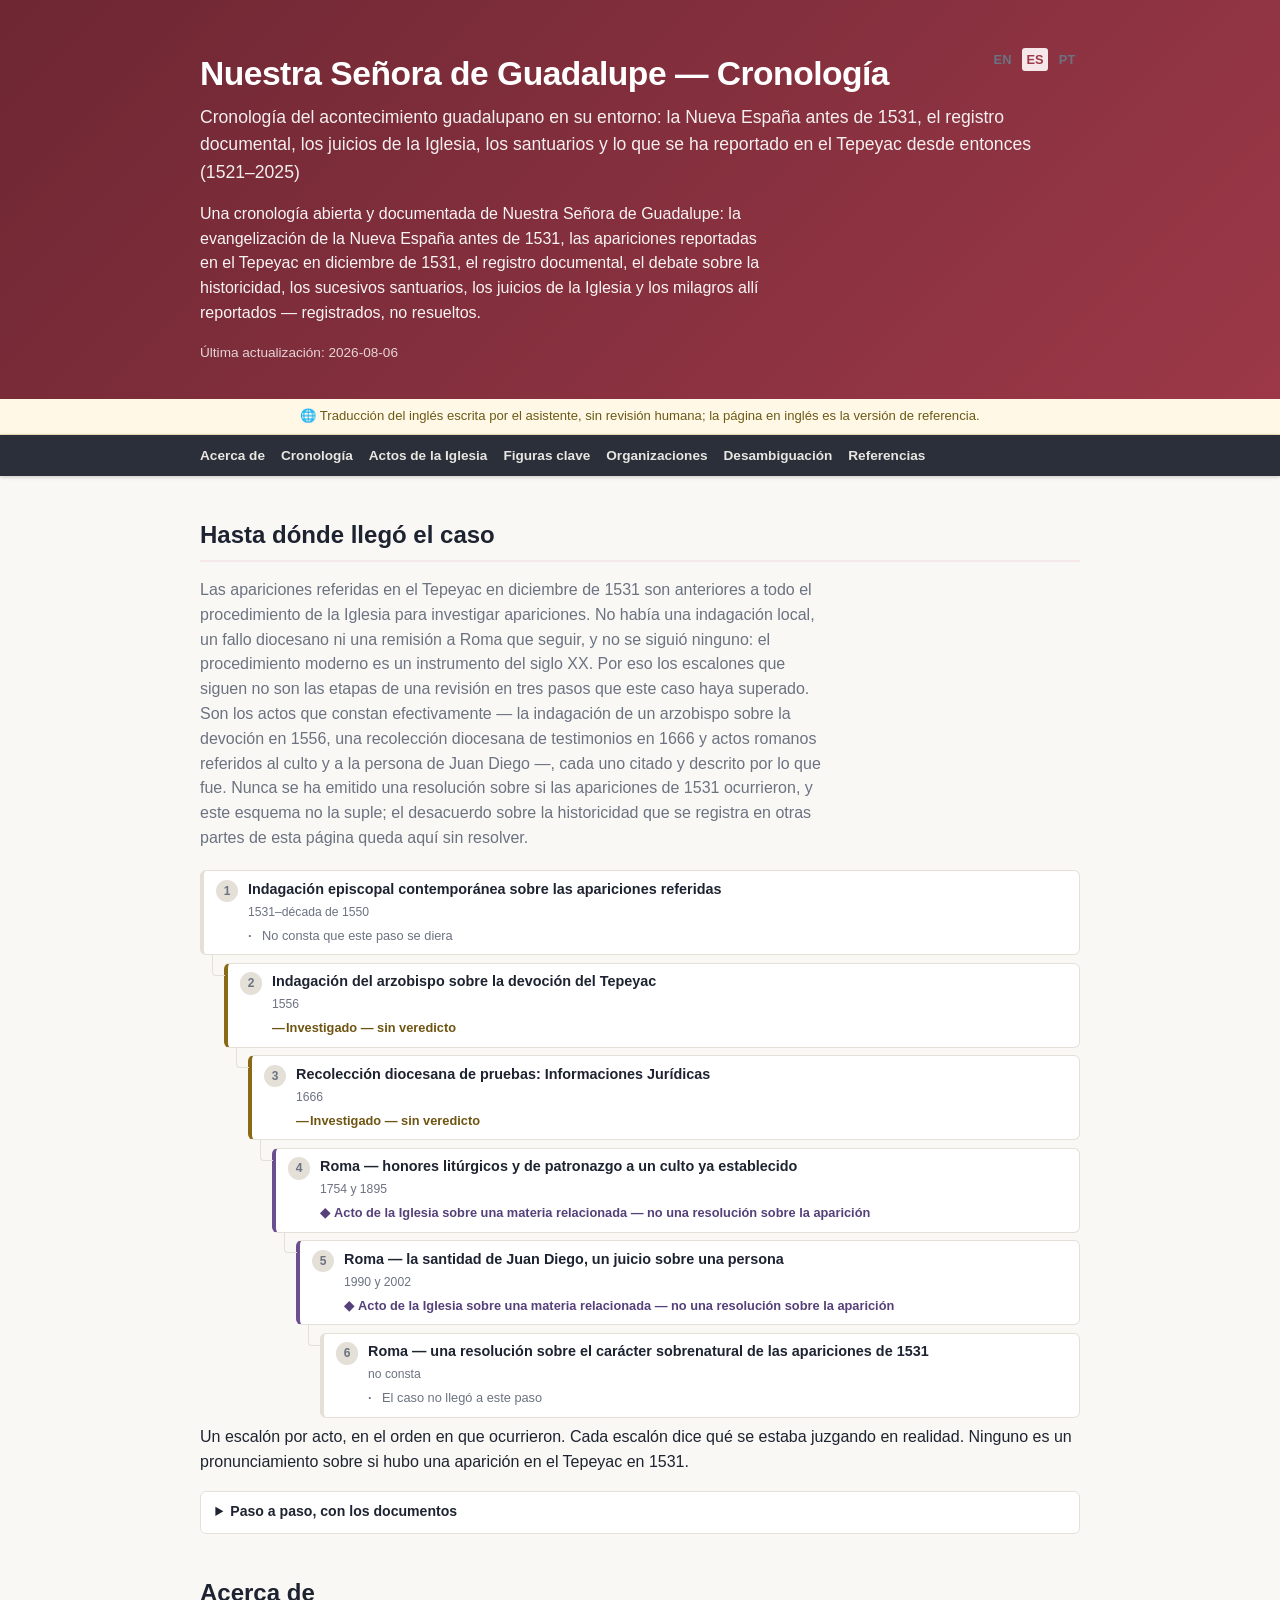
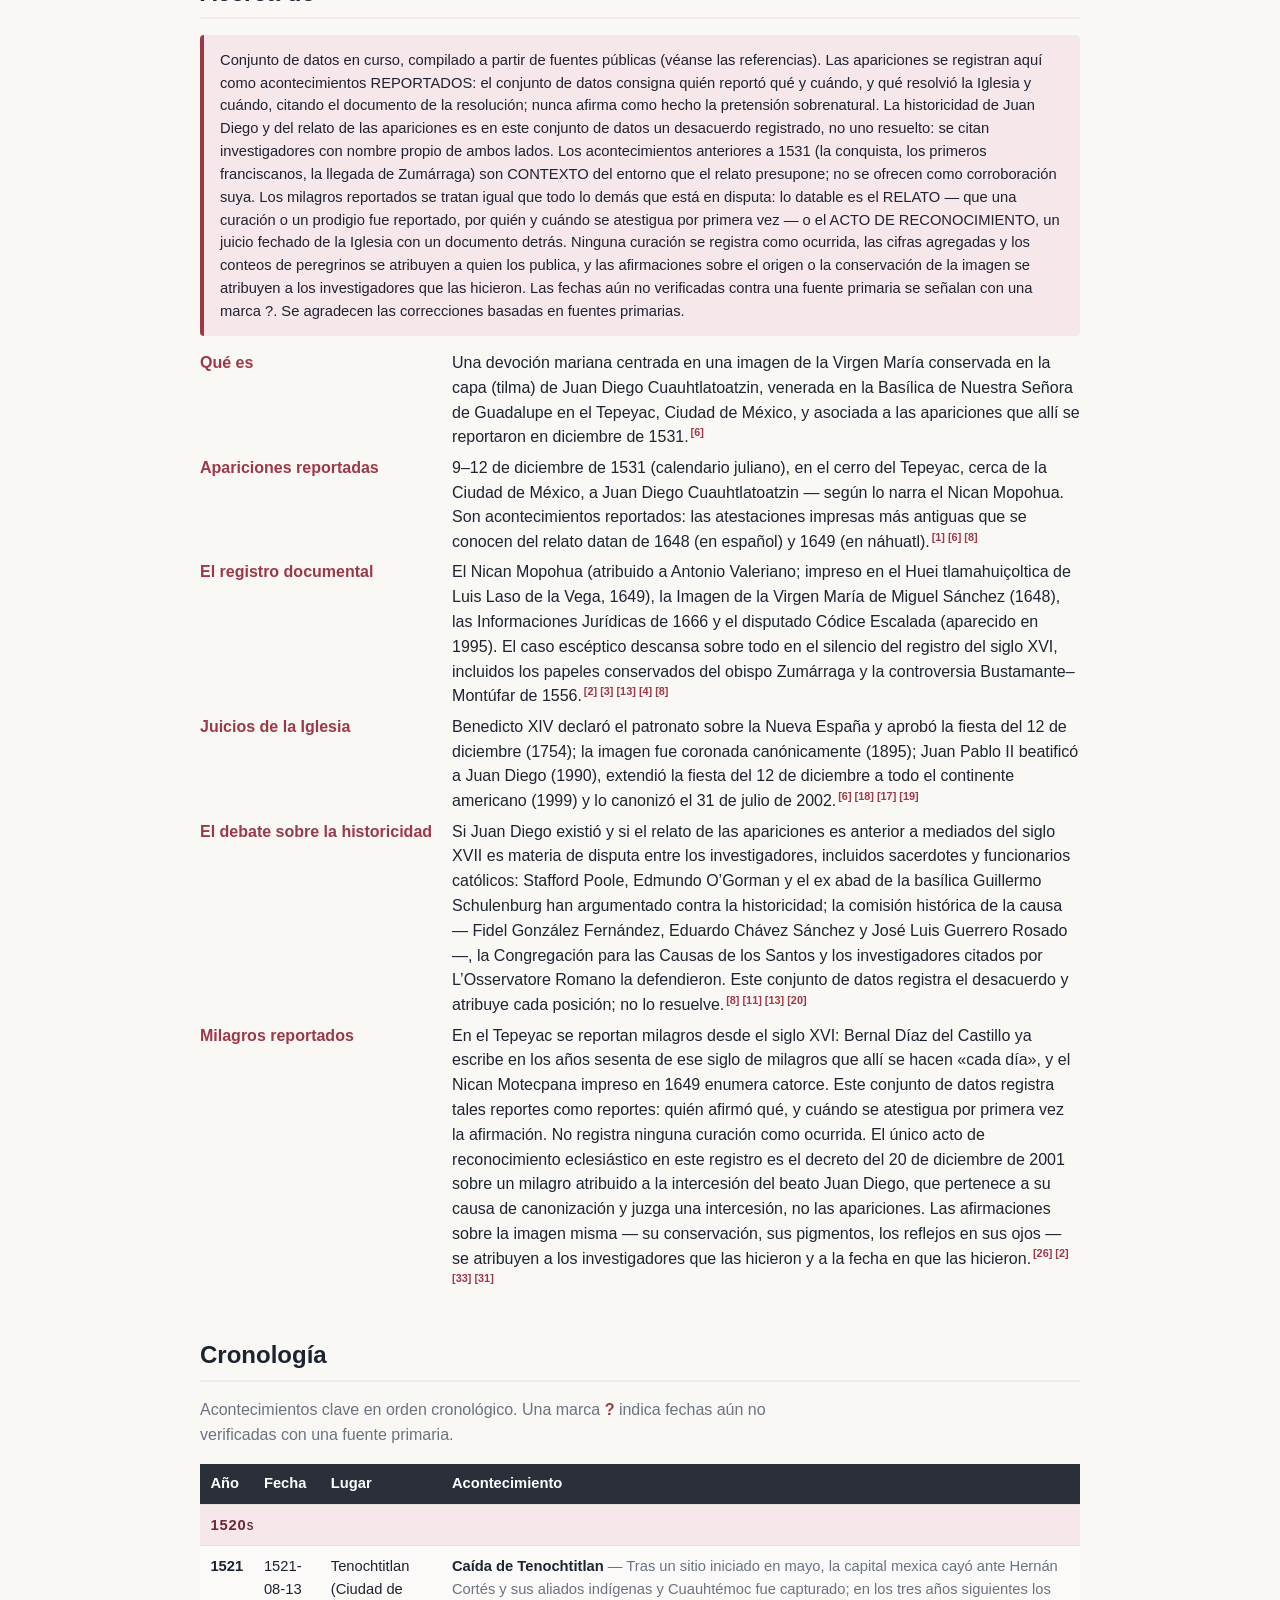
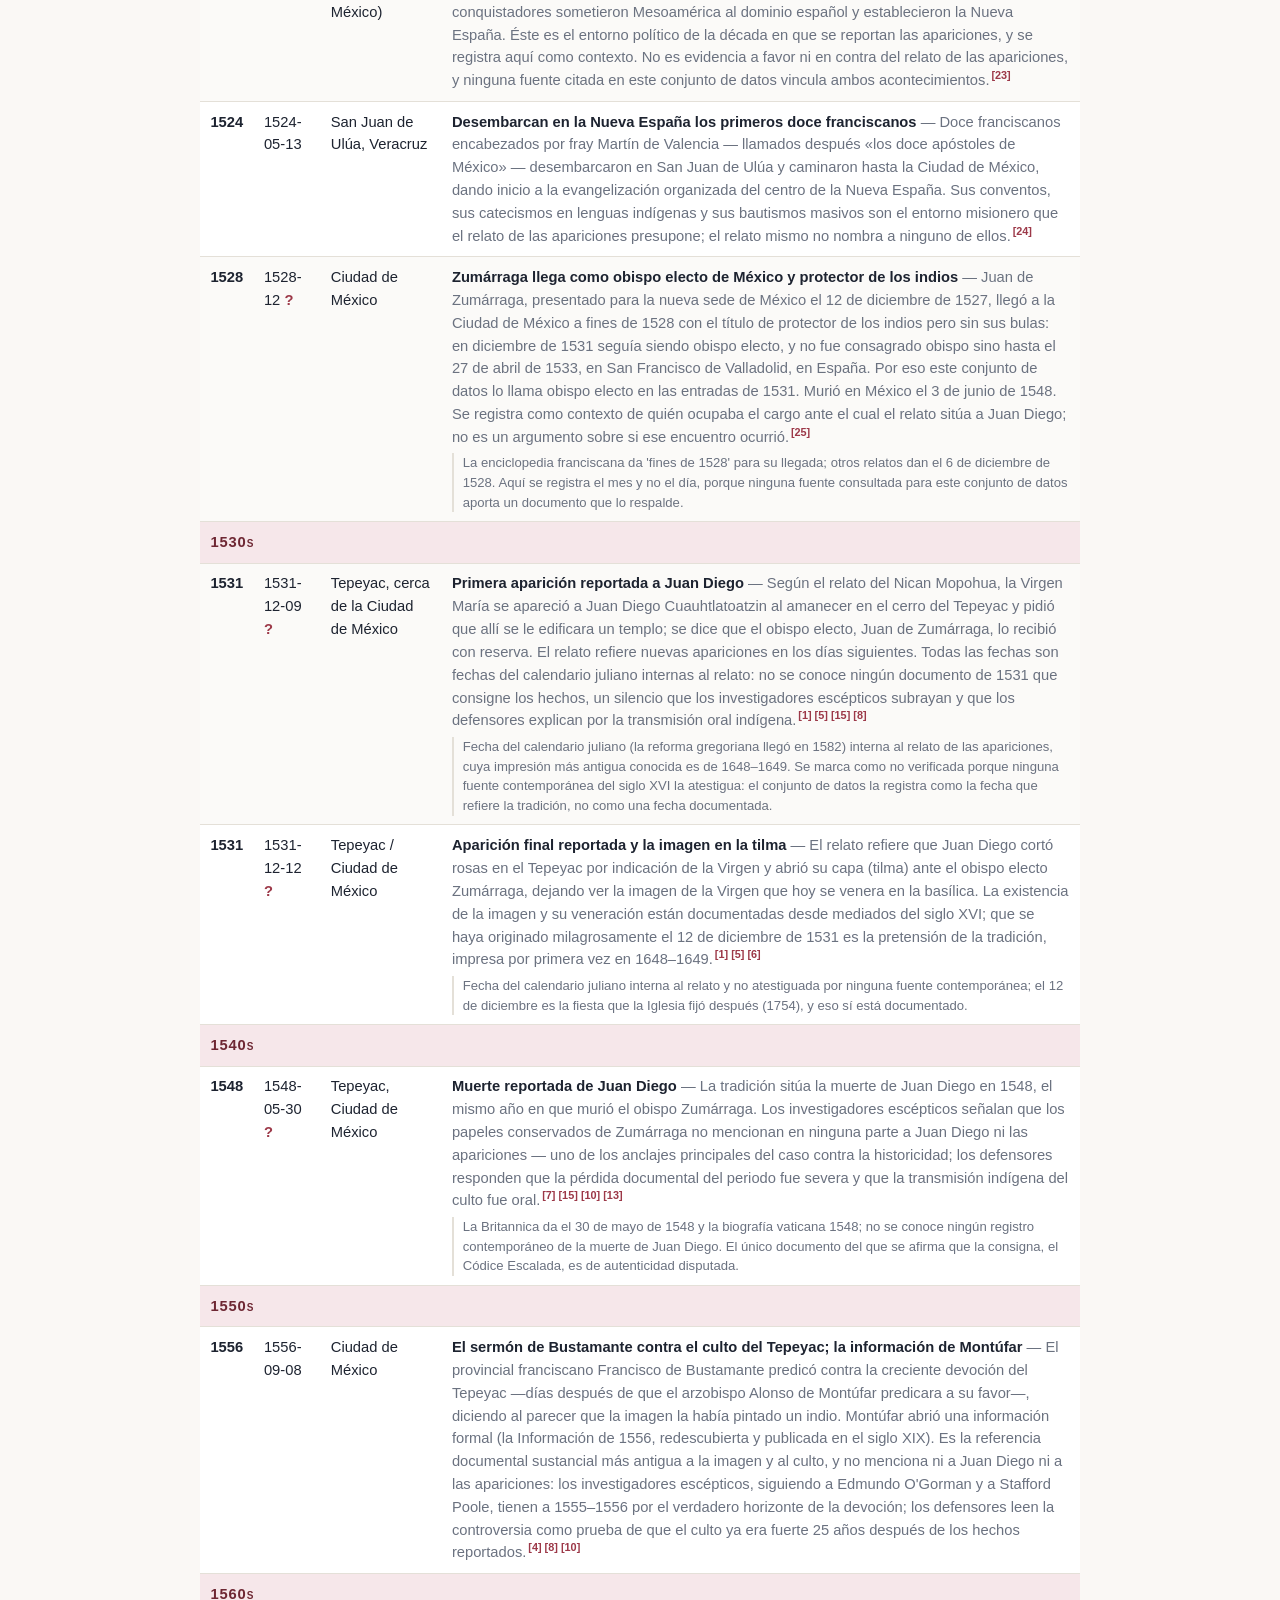
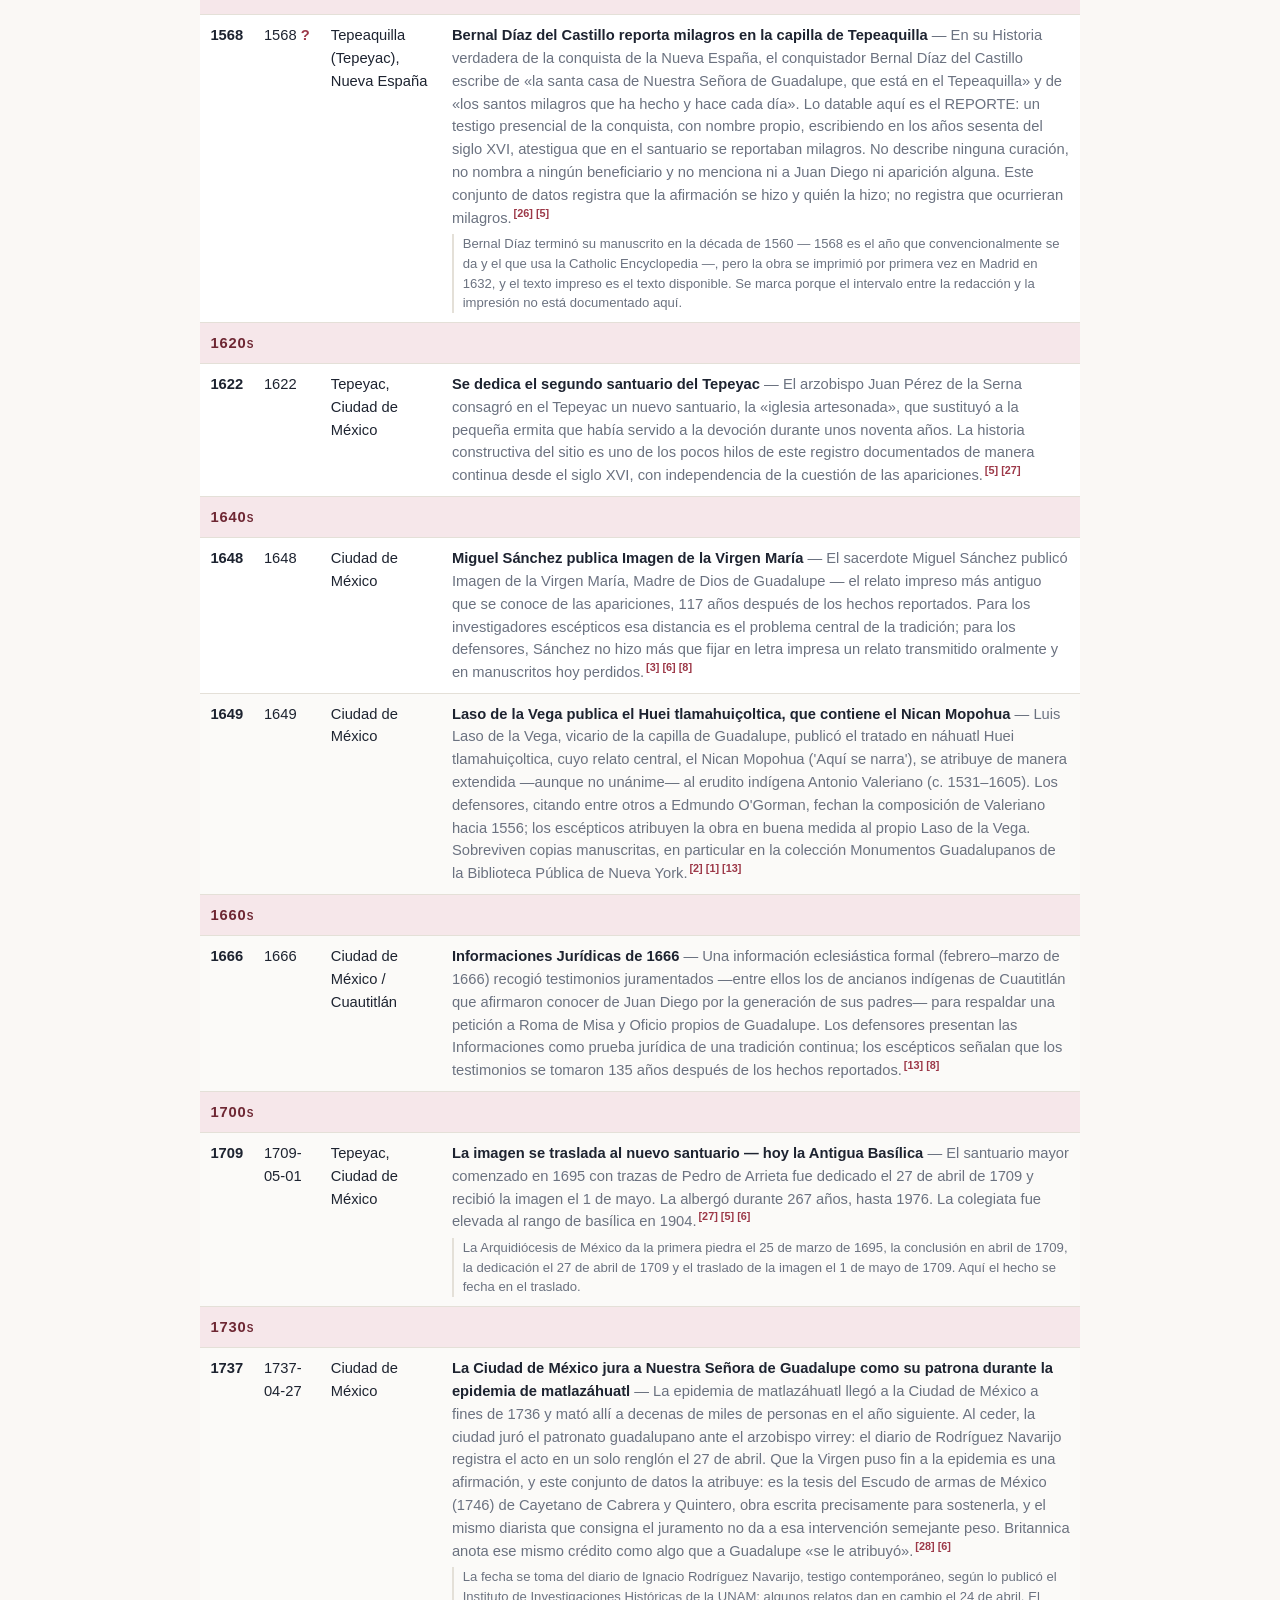
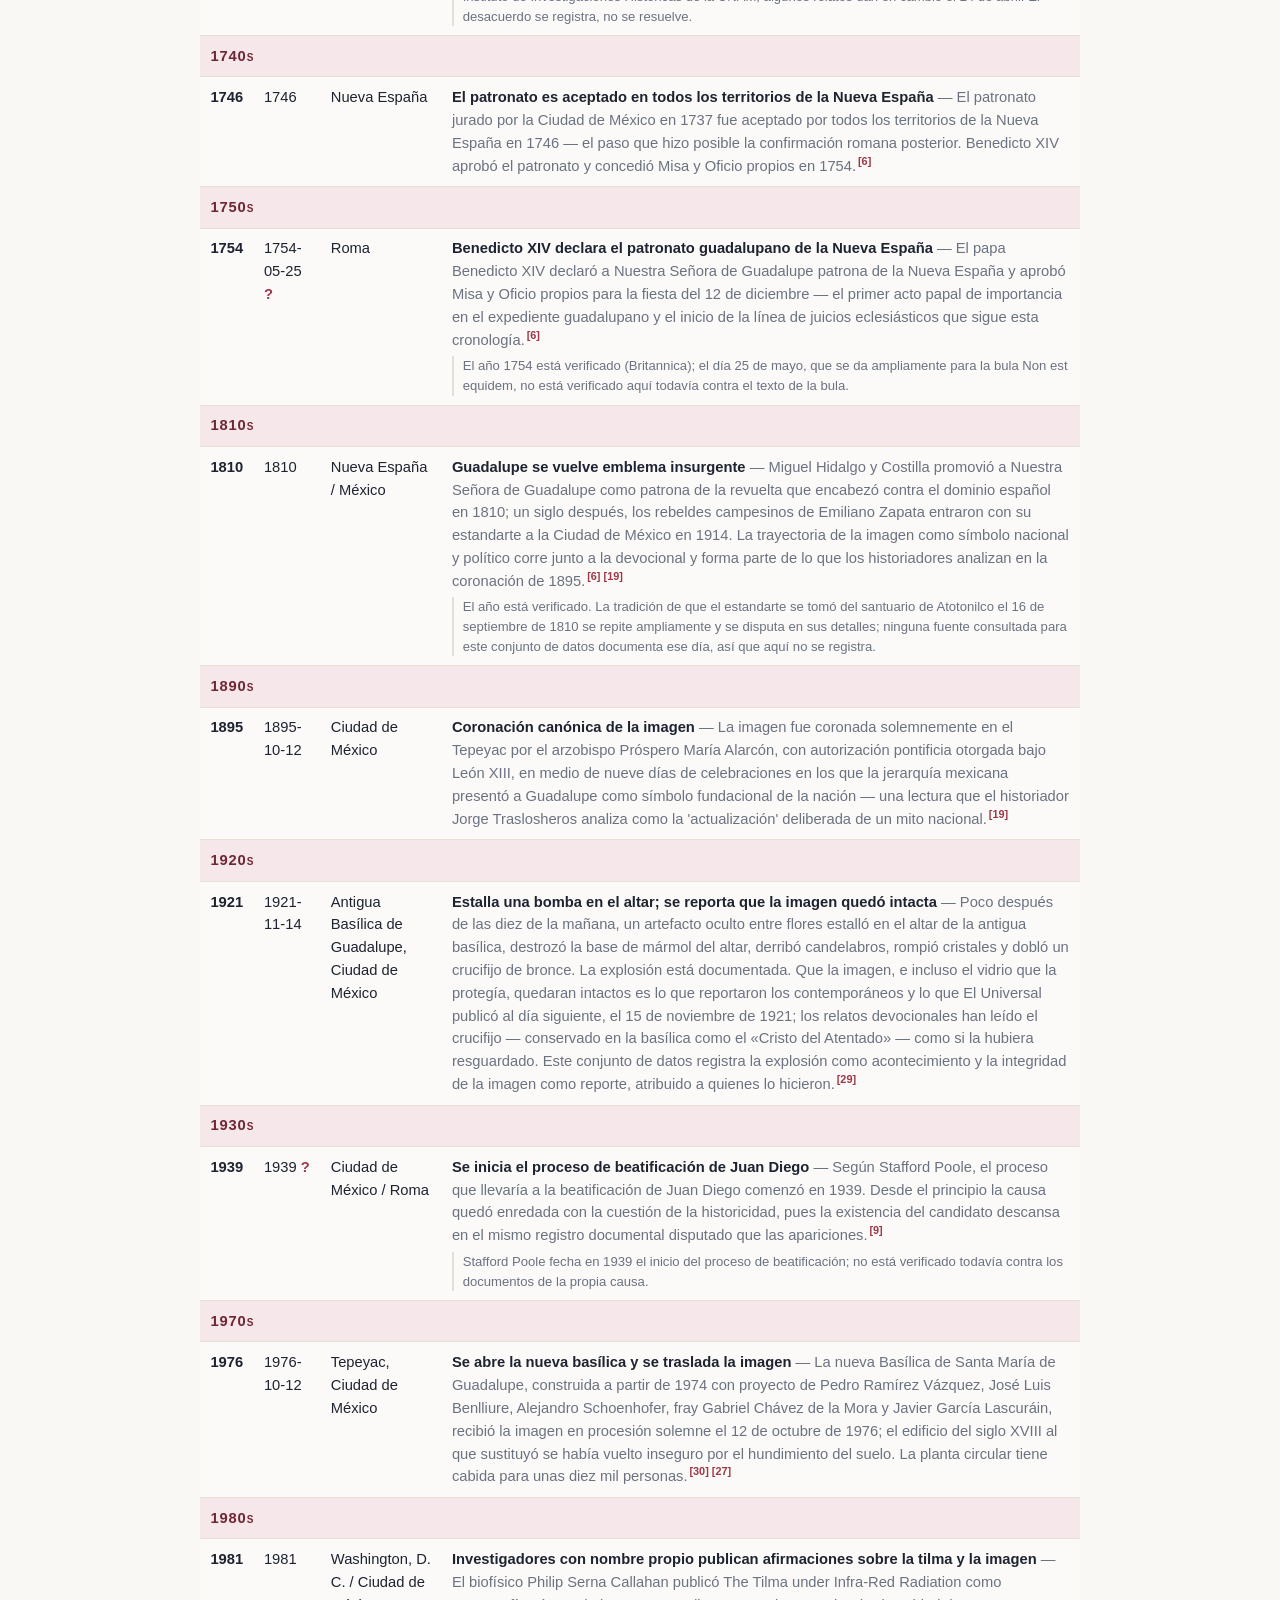
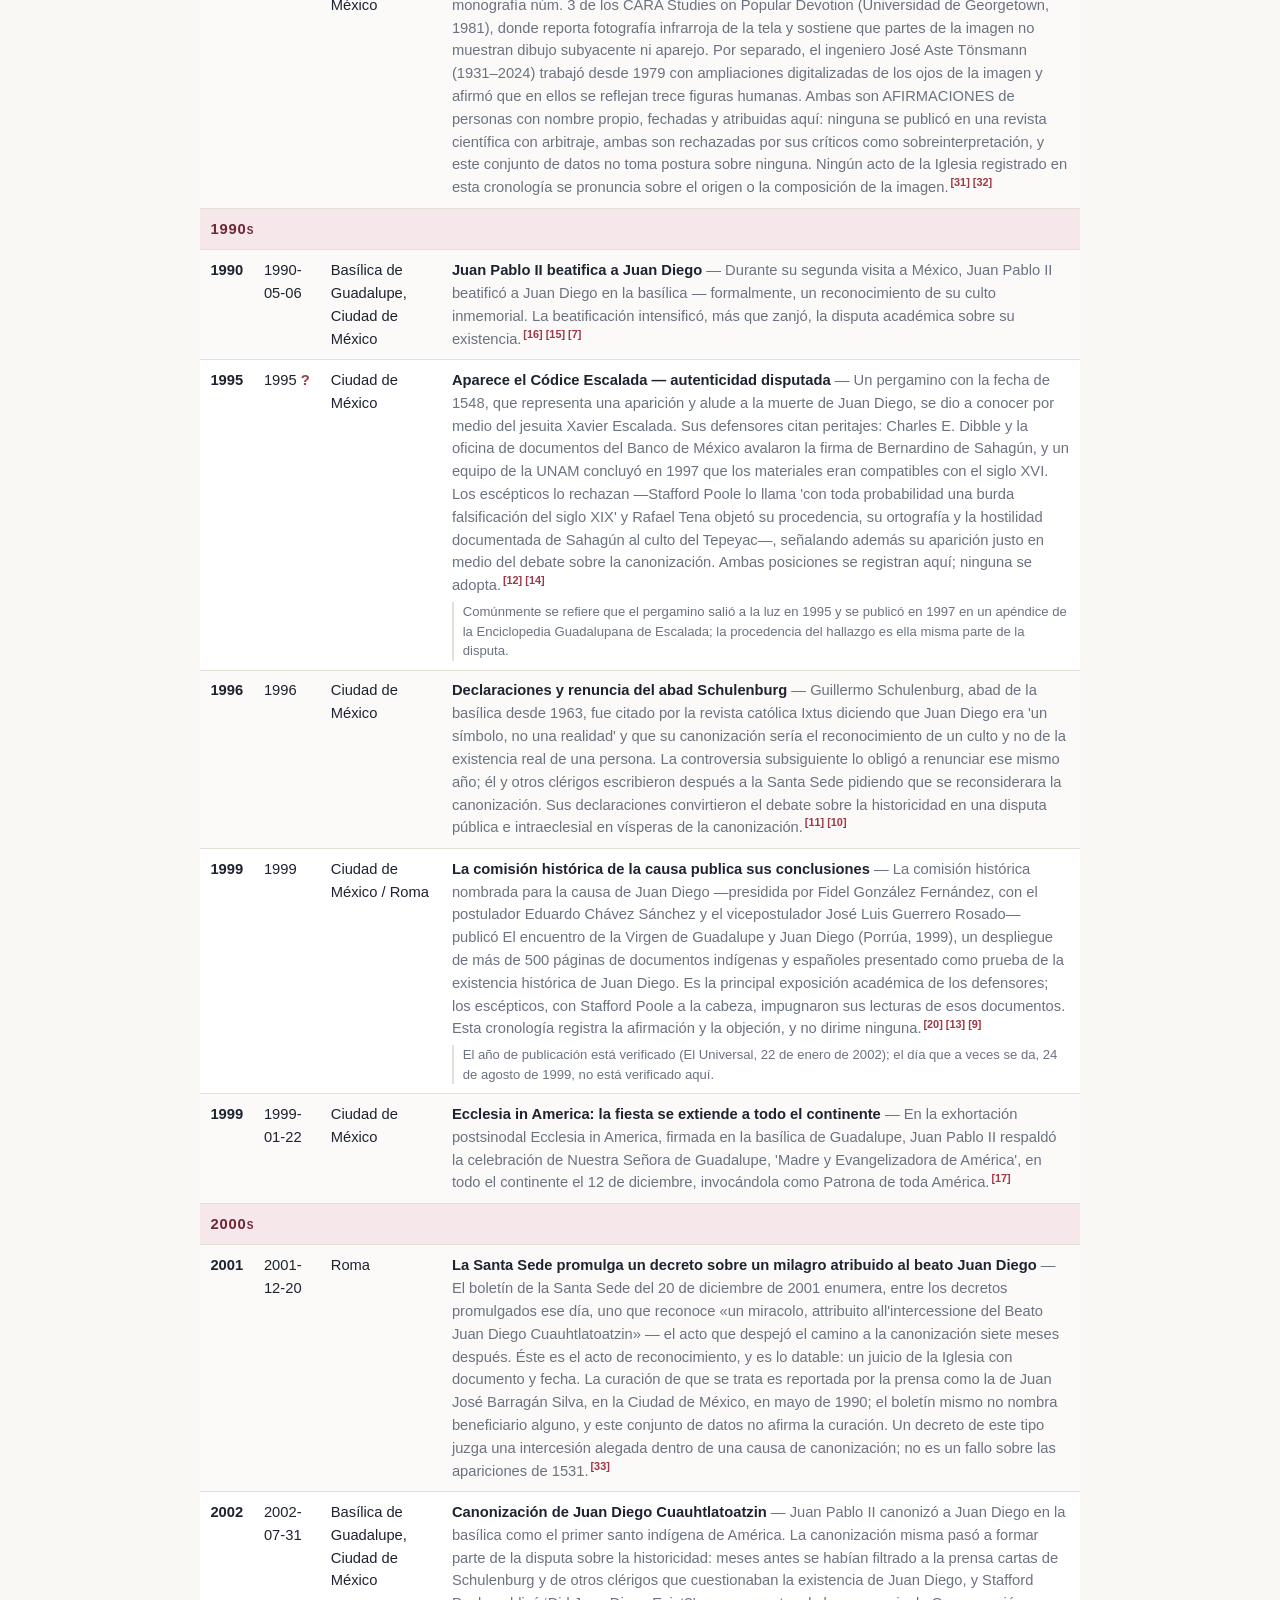
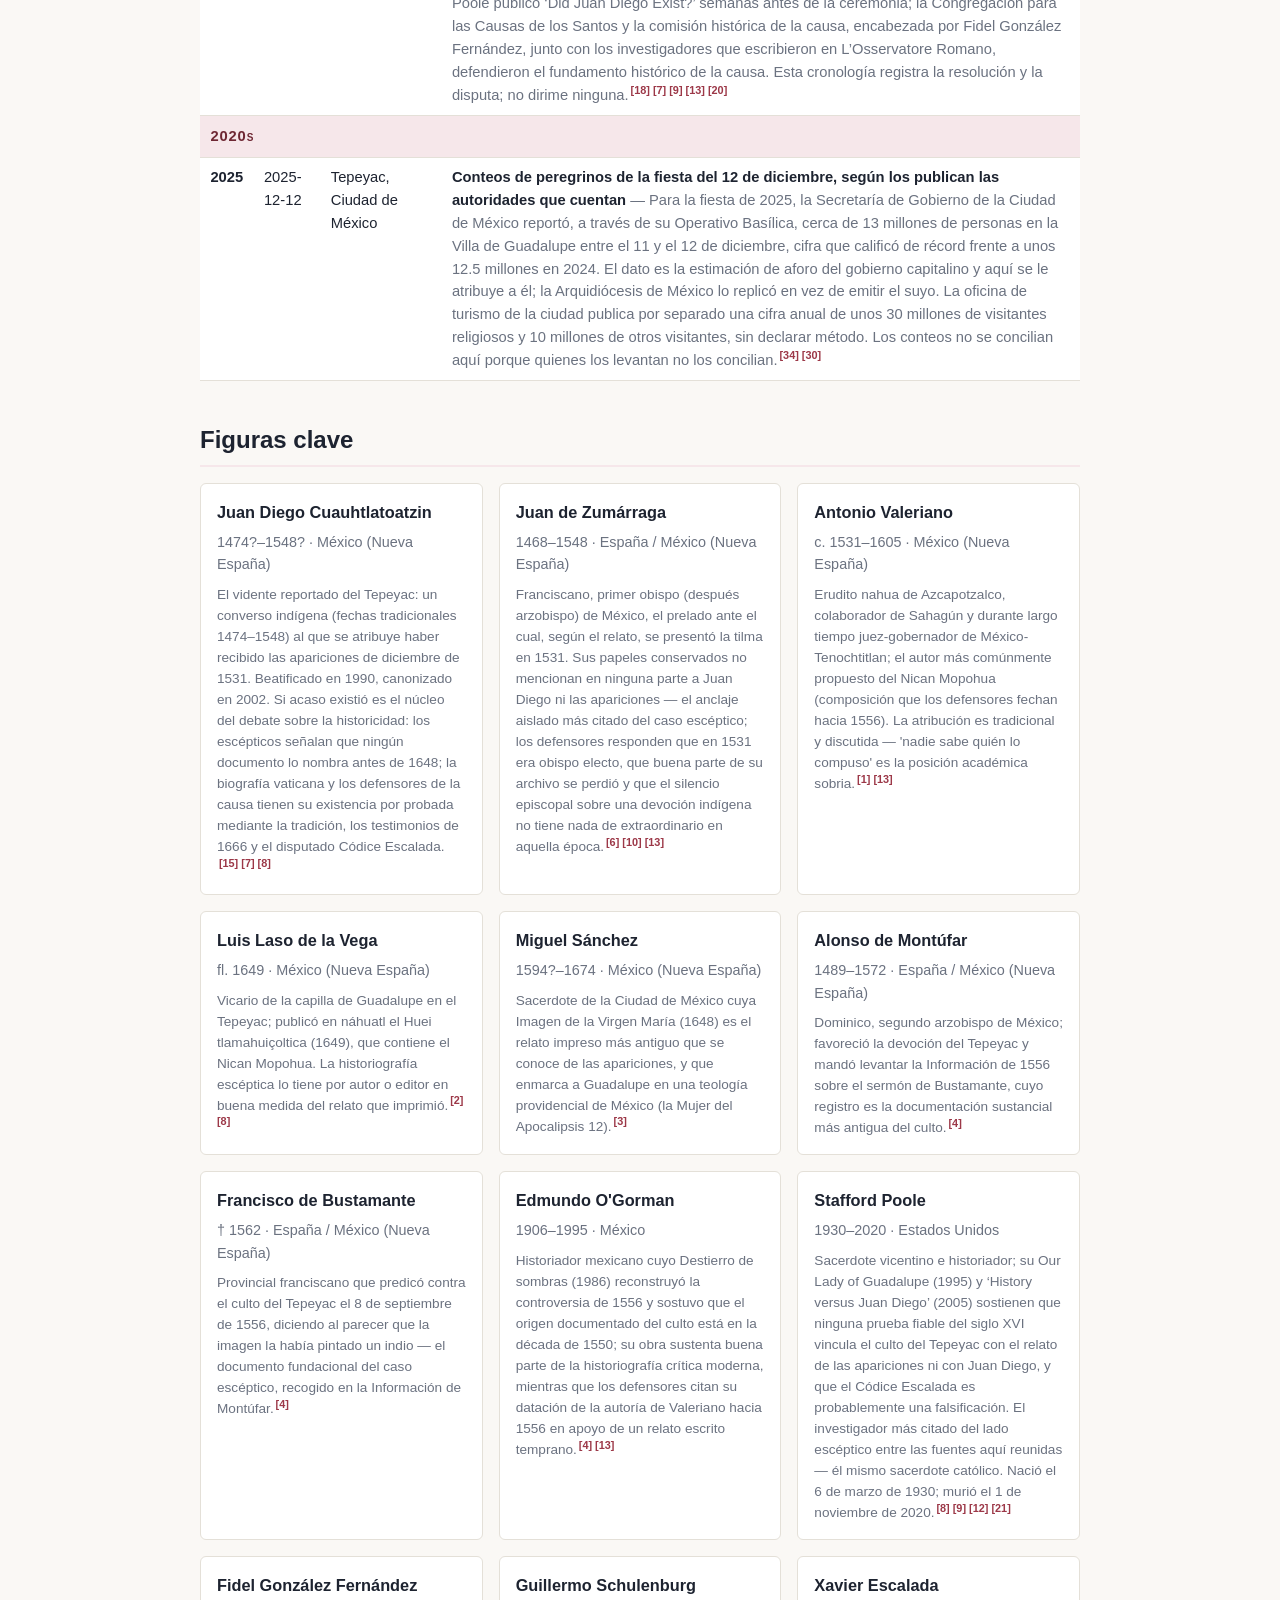
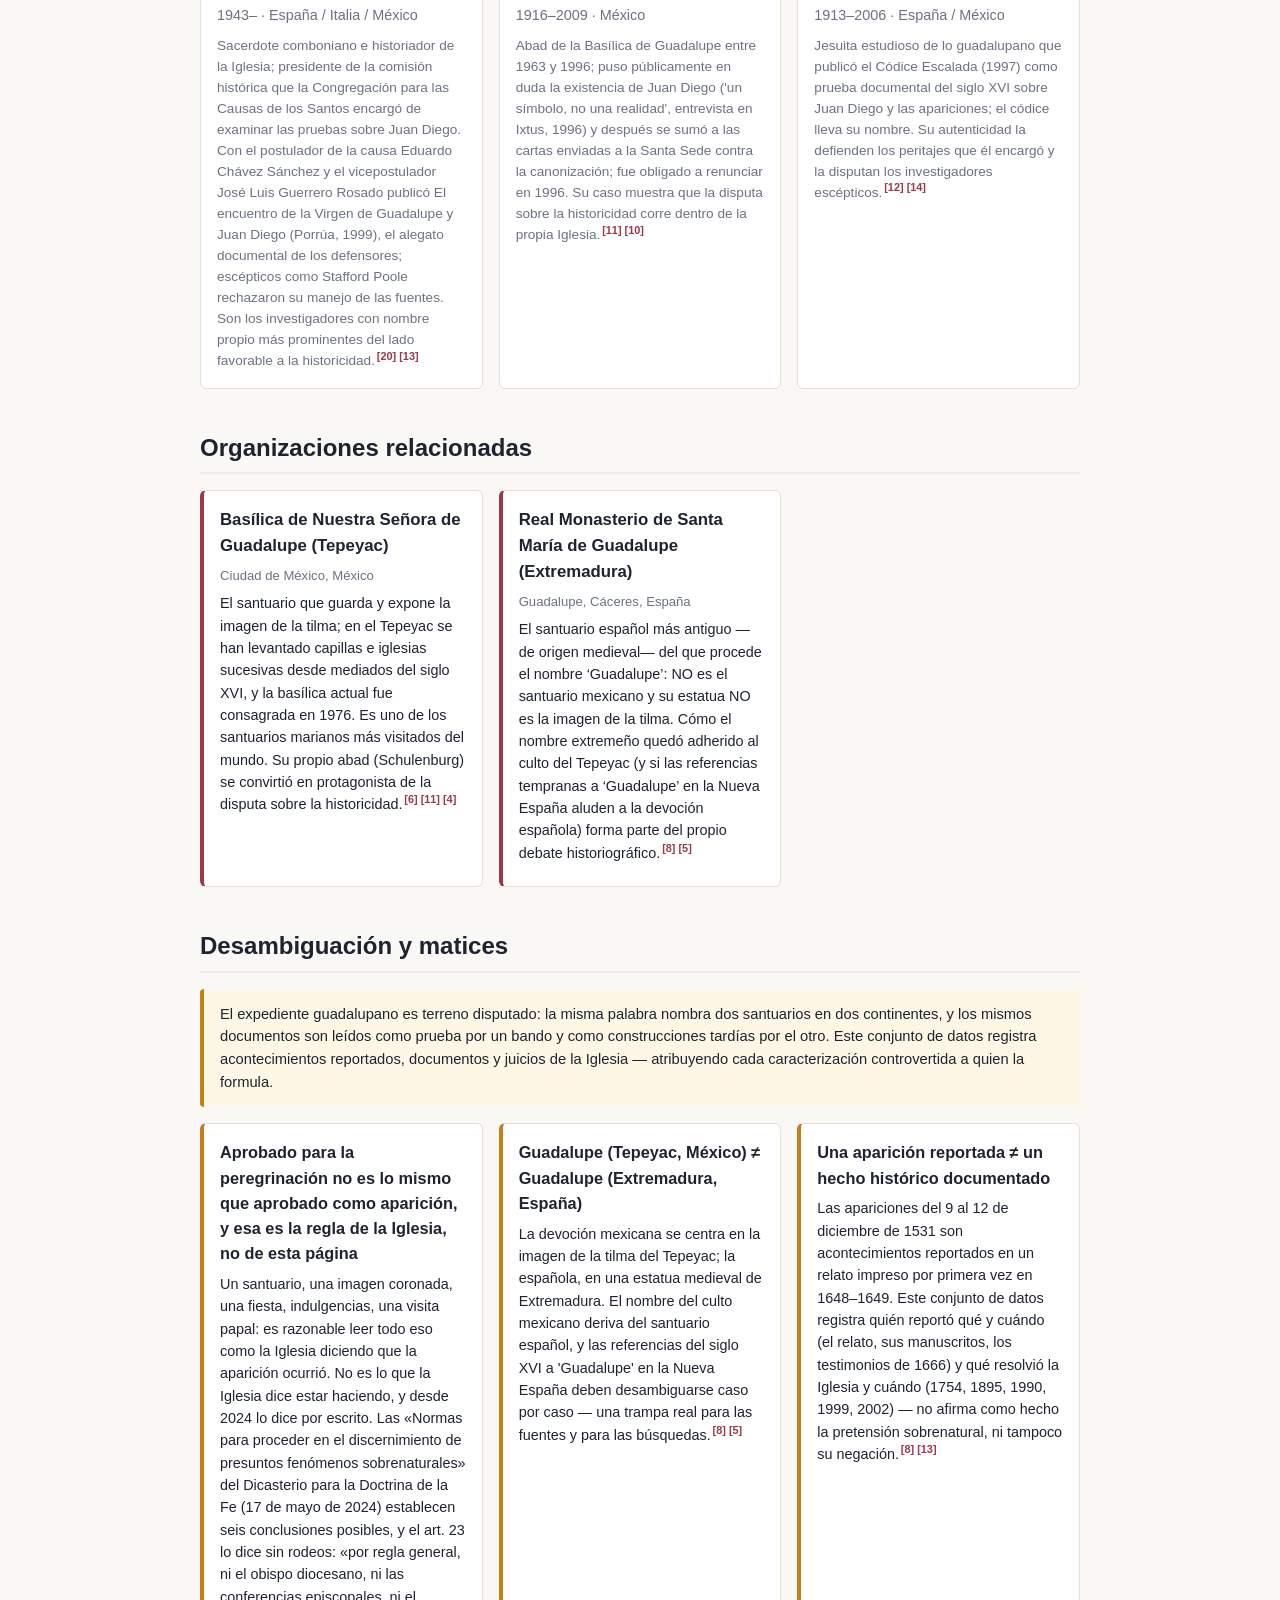
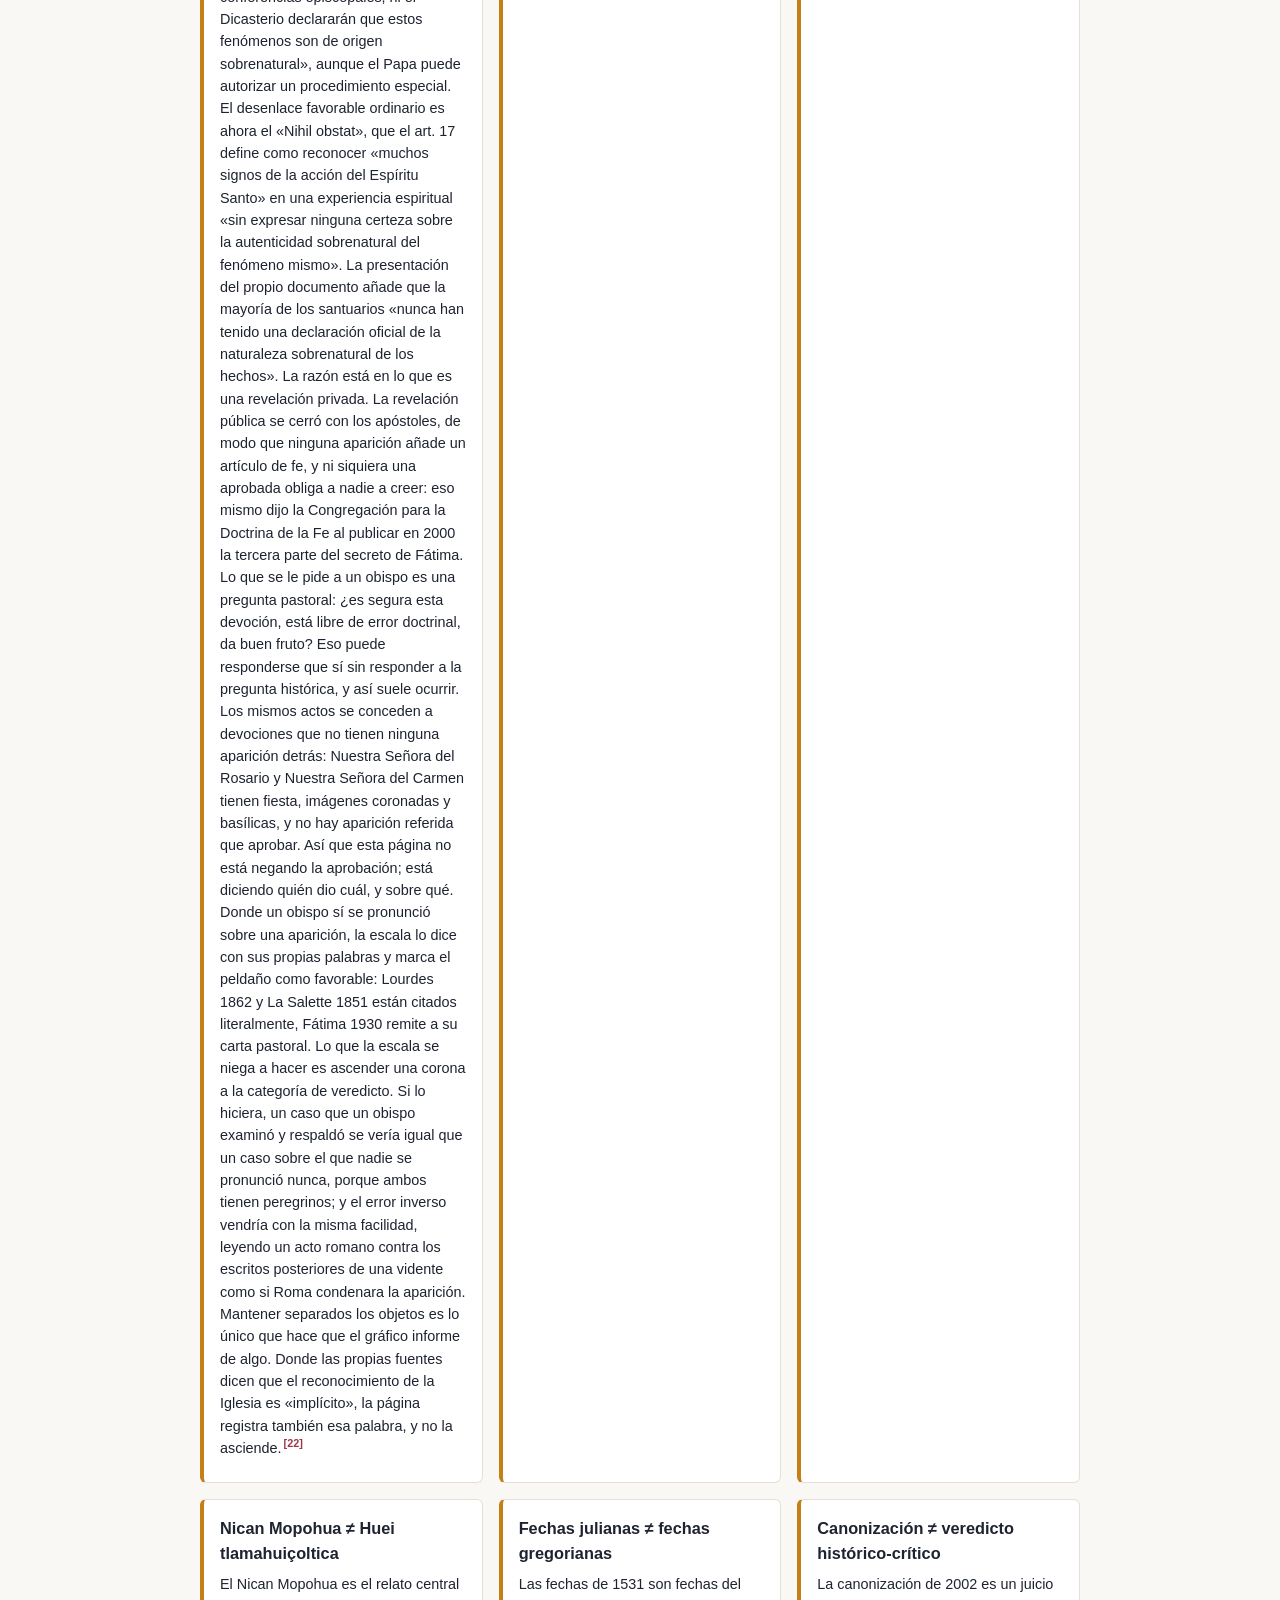
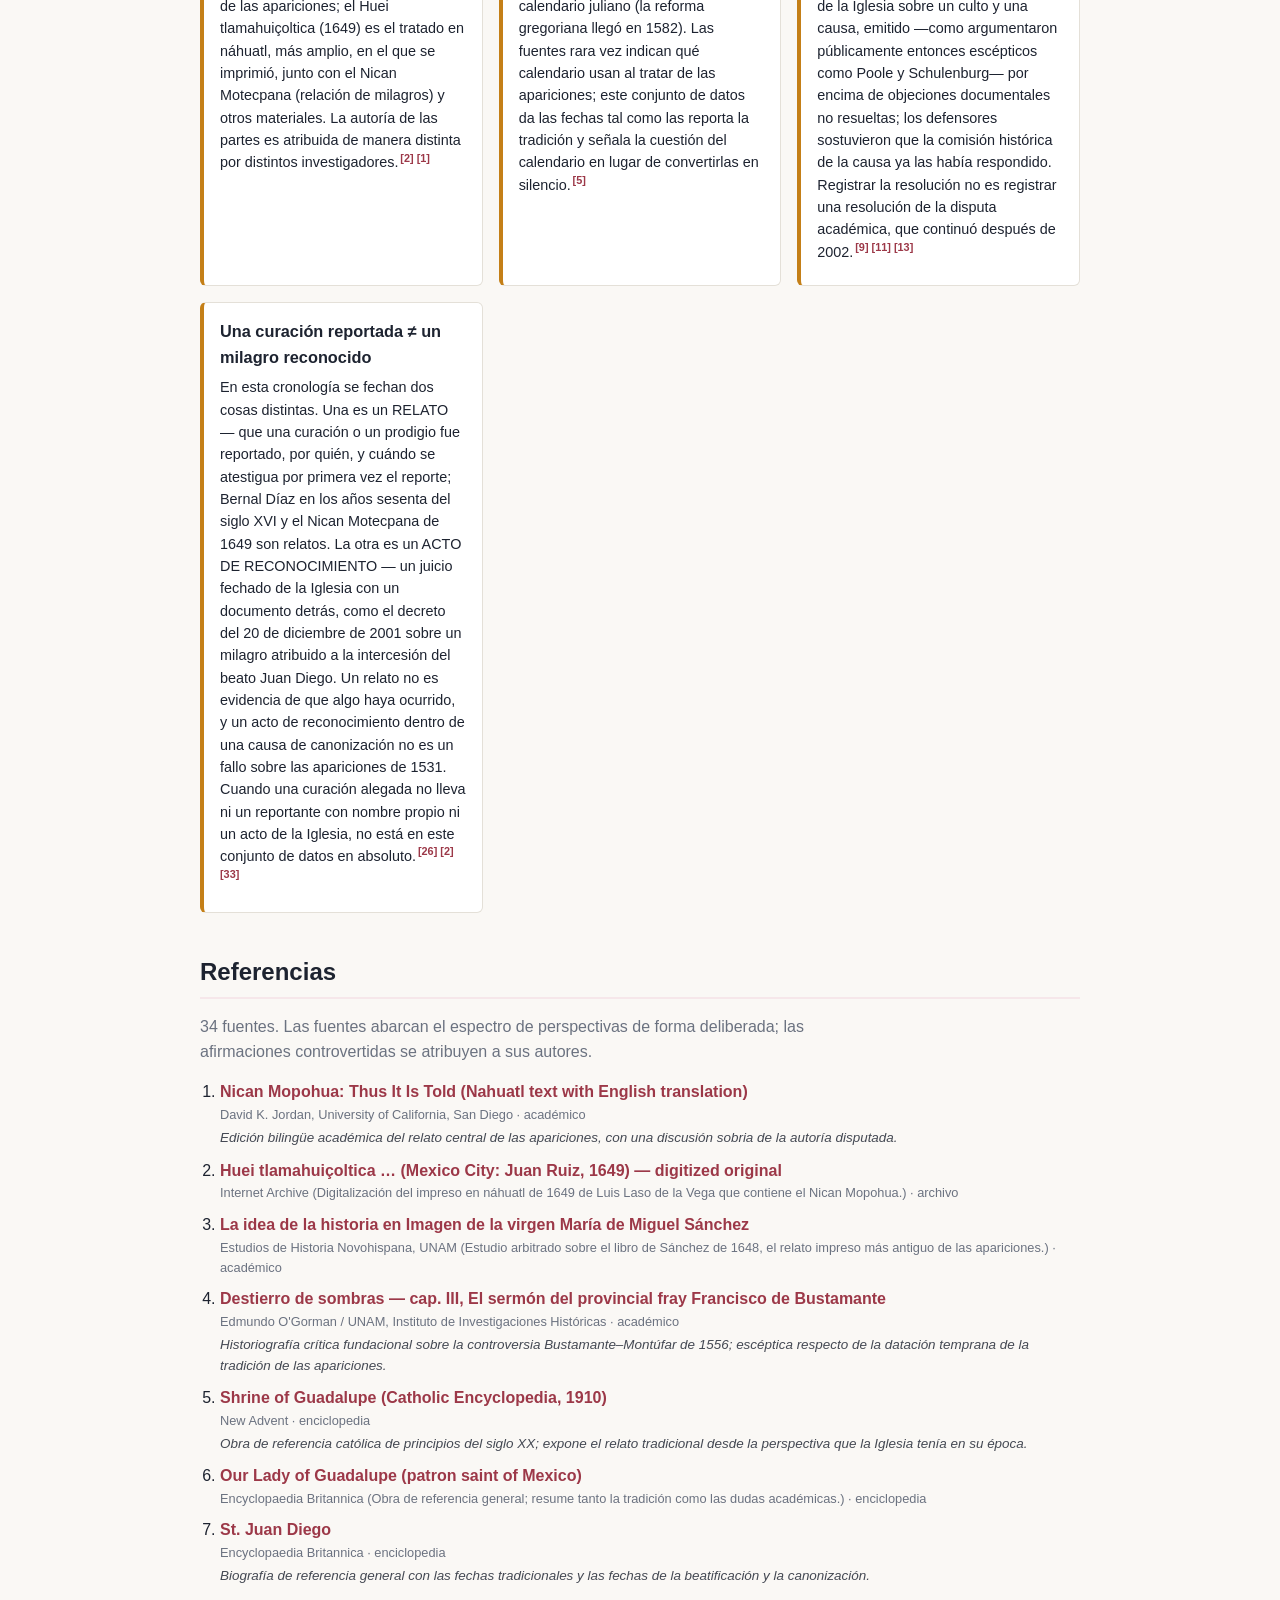
==== commit f076e668: "Cite the Church's own answer to "how is it not approved?" A shrine, a crowned image, a feast in the " ====
--- a/docs/es/index.html
+++ b/docs/es/index.html
@@ -46,7 +46,7 @@
       <h1>Nuestra Señora de Guadalupe — Cronología</h1>
       <p class="subtitle">Cronología del acontecimiento guadalupano en su entorno: la Nueva España antes de 1531, el registro documental, los juicios de la Iglesia, los santuarios y lo que se ha reportado en el Tepeyac desde entonces (1521–2025)</p>
       <p class="lead">Una cronología abierta y documentada de Nuestra Señora de Guadalupe: la evangelización de la Nueva España antes de 1531, las apariciones reportadas en el Tepeyac en diciembre de 1531, el registro documental, el debate sobre la historicidad, los sucesivos santuarios, los juicios de la Iglesia y los milagros allí reportados — registrados, no resueltos.</p>
-      <p class="updated">Última actualización: 2026-08-05</p>
+      <p class="updated">Última actualización: 2026-08-06</p>
     </div>
   </header>
   <div class="i18n-disclaimer" role="note">🌐 Traducción del inglés escrita por el asistente, sin revisión humana; la página en inglés es la versión de referencia.</div>
@@ -555,6 +555,14 @@
       <p class="notice notice-attribution">El expediente guadalupano es terreno disputado: la misma palabra nombra dos santuarios en dos continentes, y los mismos documentos son leídos como prueba por un bando y como construcciones tardías por el otro. Este conjunto de datos registra acontecimientos reportados, documentos y juicios de la Iglesia — atribuyendo cada caracterización controvertida a quien la formula.</p>
       <div class="party-grid">
       <div class="cp-card">
+        <h3>Aprobado para la peregrinación no es lo mismo que aprobado como aparición, y esa es la regla de la Iglesia, no de esta página</h3>
+        <p>Un santuario, una imagen coronada, una fiesta, indulgencias, una visita papal: es razonable leer todo eso como la Iglesia diciendo que la aparición ocurrió. No es lo que la Iglesia dice estar haciendo, y desde 2024 lo dice por escrito. Las «Normas para proceder en el discernimiento de presuntos fenómenos sobrenaturales» del Dicasterio para la Doctrina de la Fe (17 de mayo de 2024) establecen seis conclusiones posibles, y el art. 23 lo dice sin rodeos: «por regla general, ni el obispo diocesano, ni las conferencias episcopales, ni el Dicasterio declararán que estos fenómenos son de origen sobrenatural», aunque el Papa puede autorizar un procedimiento especial. El desenlace favorable ordinario es ahora el «Nihil obstat», que el art. 17 define como reconocer «muchos signos de la acción del Espíritu Santo» en una experiencia espiritual «sin expresar ninguna certeza sobre la autenticidad sobrenatural del fenómeno mismo». La presentación del propio documento añade que la mayoría de los santuarios «nunca han tenido una declaración oficial de la naturaleza sobrenatural de los hechos».
+
+La razón está en lo que es una revelación privada. La revelación pública se cerró con los apóstoles, de modo que ninguna aparición añade un artículo de fe, y ni siquiera una aprobada obliga a nadie a creer: eso mismo dijo la Congregación para la Doctrina de la Fe al publicar en 2000 la tercera parte del secreto de Fátima. Lo que se le pide a un obispo es una pregunta pastoral: ¿es segura esta devoción, está libre de error doctrinal, da buen fruto? Eso puede responderse que sí sin responder a la pregunta histórica, y así suele ocurrir. Los mismos actos se conceden a devociones que no tienen ninguna aparición detrás: Nuestra Señora del Rosario y Nuestra Señora del Carmen tienen fiesta, imágenes coronadas y basílicas, y no hay aparición referida que aprobar.
+
+Así que esta página no está negando la aprobación; está diciendo quién dio cuál, y sobre qué. Donde un obispo sí se pronunció sobre una aparición, la escala lo dice con sus propias palabras y marca el peldaño como favorable: Lourdes 1862 y La Salette 1851 están citados literalmente, Fátima 1930 remite a su carta pastoral. Lo que la escala se niega a hacer es ascender una corona a la categoría de veredicto. Si lo hiciera, un caso que un obispo examinó y respaldó se vería igual que un caso sobre el que nadie se pronunció nunca, porque ambos tienen peregrinos; y el error inverso vendría con la misma facilidad, leyendo un acto romano contra los escritos posteriores de una vidente como si Roma condenara la aparición. Mantener separados los objetos es lo único que hace que el gráfico informe de algo. Donde las propias fuentes dicen que el reconocimiento de la Iglesia es «implícito», la página registra también esa palabra, y no la asciende.<sup class="cite"><a href="#ref-22" title="Reference 22">[22]</a></sup></p>
+      </div>
+      <div class="cp-card">
         <h3>Guadalupe (Tepeyac, México) ≠ Guadalupe (Extremadura, España)</h3>
         <p>La devoción mexicana se centra en la imagen de la tilma del Tepeyac; la española, en una estatua medieval de Extremadura. El nombre del culto mexicano deriva del santuario español, y las referencias del siglo XVI a &#39;Guadalupe&#39; en la Nueva España deben desambiguarse caso por caso — una trampa real para las fuentes y para las búsquedas.<sup class="cite"><a href="#ref-8" title="Reference 8">[8]</a> <a href="#ref-5" title="Reference 5">[5]</a></sup></p>
       </div>
@@ -687,7 +695,7 @@
         <li id="ref-22">
           <a href="https://www.vatican.va/roman_curia/congregations/cfaith/documents/rc_ddf_doc_20240517_norme-fenomeni-soprannaturali_en.html" rel="noopener noreferrer" target="_blank">Norms for Proceeding in the Discernment of Alleged Supernatural Phenomena (17 May 2024)</a>
           <span class="ref-meta">Dicastery for the Doctrine of the Faith, Holy See · oficial</span>
-          <span class="ref-note">El procedimiento vigente de la Iglesia para juzgar apariciones referidas, en vigor desde el 19 de mayo de 2024; su art. 27 sustituye por completo las normas del 25 de febrero de 1978, y su art. 23 establece que, por regla general, ninguna autoridad declarará ya sobrenaturales tales fenómenos. Se cita aquí solo para fechar el procedimiento: no se aplica retroactivamente a 1531.</span>
+          <span class="ref-note">El procedimiento vigente de la Iglesia para juzgar apariciones referidas, en vigor desde el 19 de mayo de 2024; su art. 27 sustituye por entero las normas del 25 de febrero de 1978. Leído íntegramente para este conjunto de datos. Se cita por la regla que enuncia y no por nada que decida sobre este caso: no se aplica retroactivamente, y ningún caso de esta cronología fue juzgado con arreglo a él.</span>
         </li>
         <li id="ref-23">
           <a href="https://www.britannica.com/event/Battle-of-Tenochtitlan" rel="noopener noreferrer" target="_blank">Battle of Tenochtitlán</a>
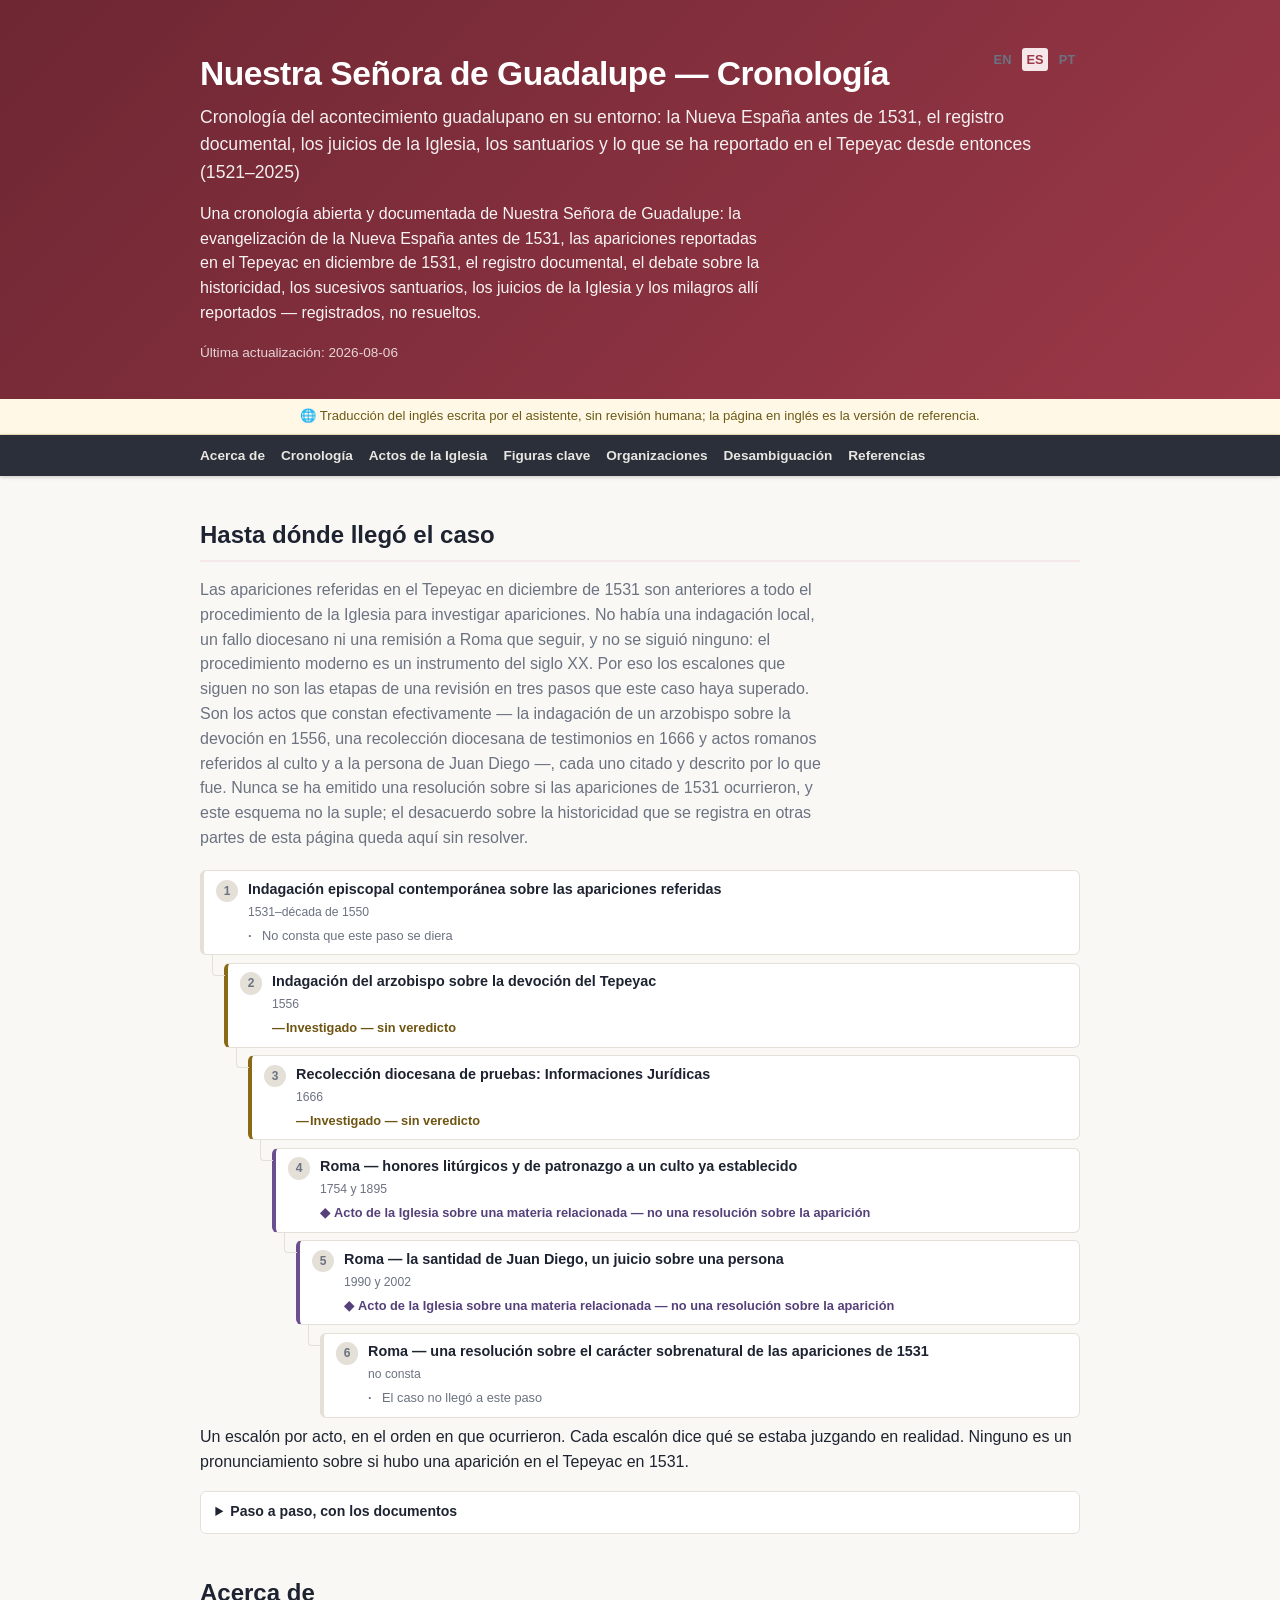
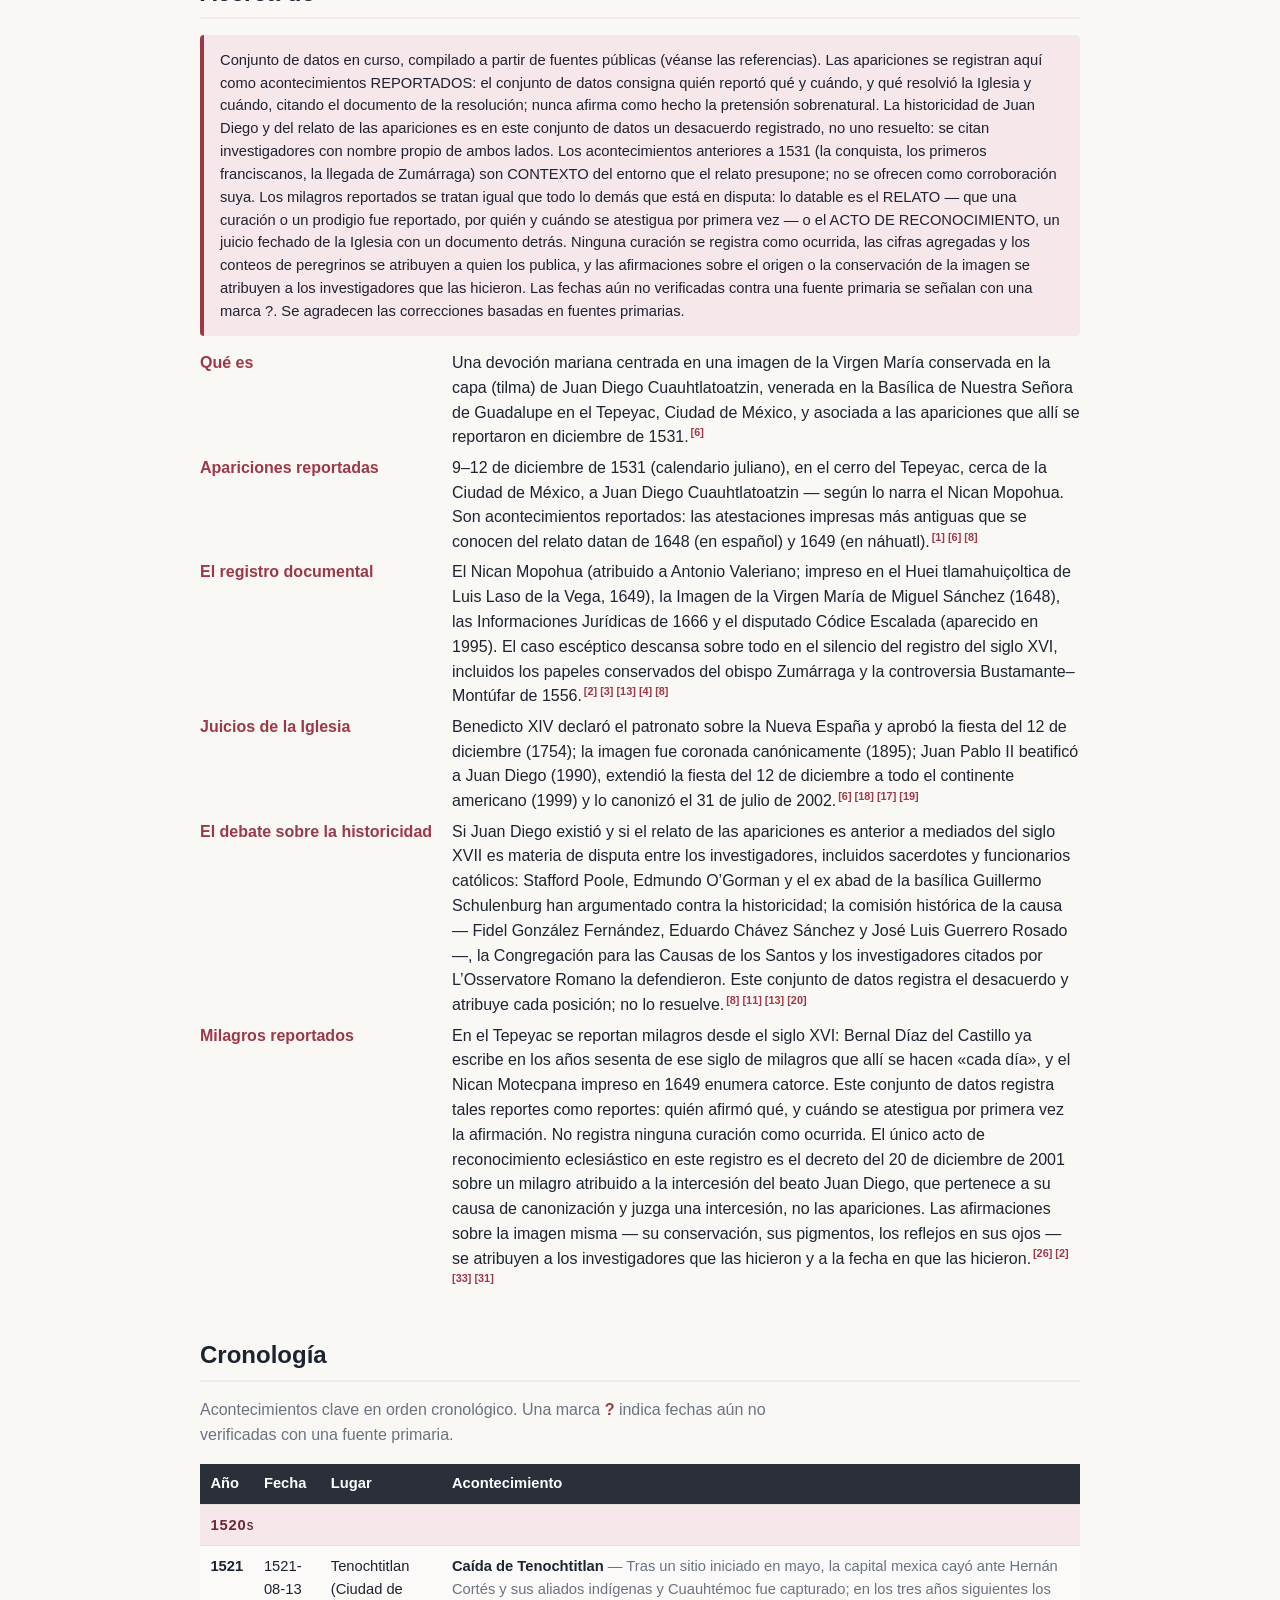
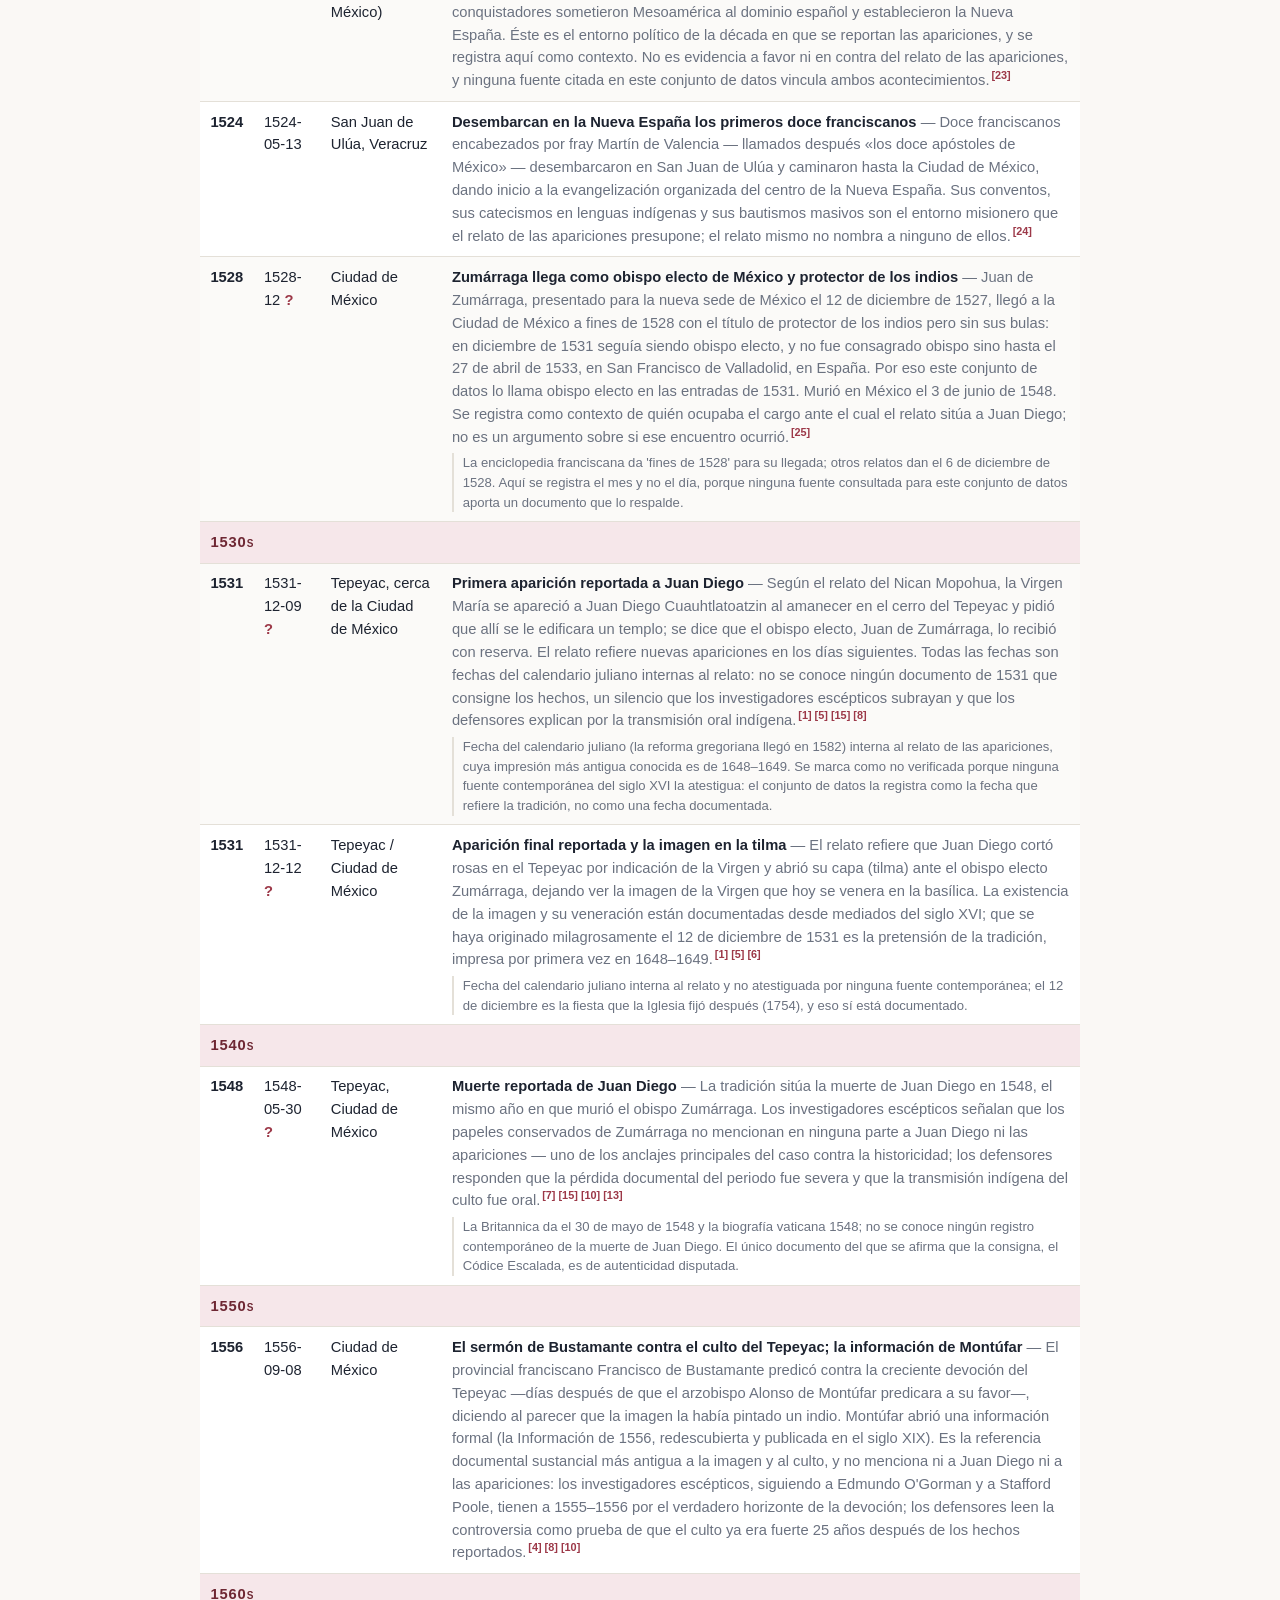
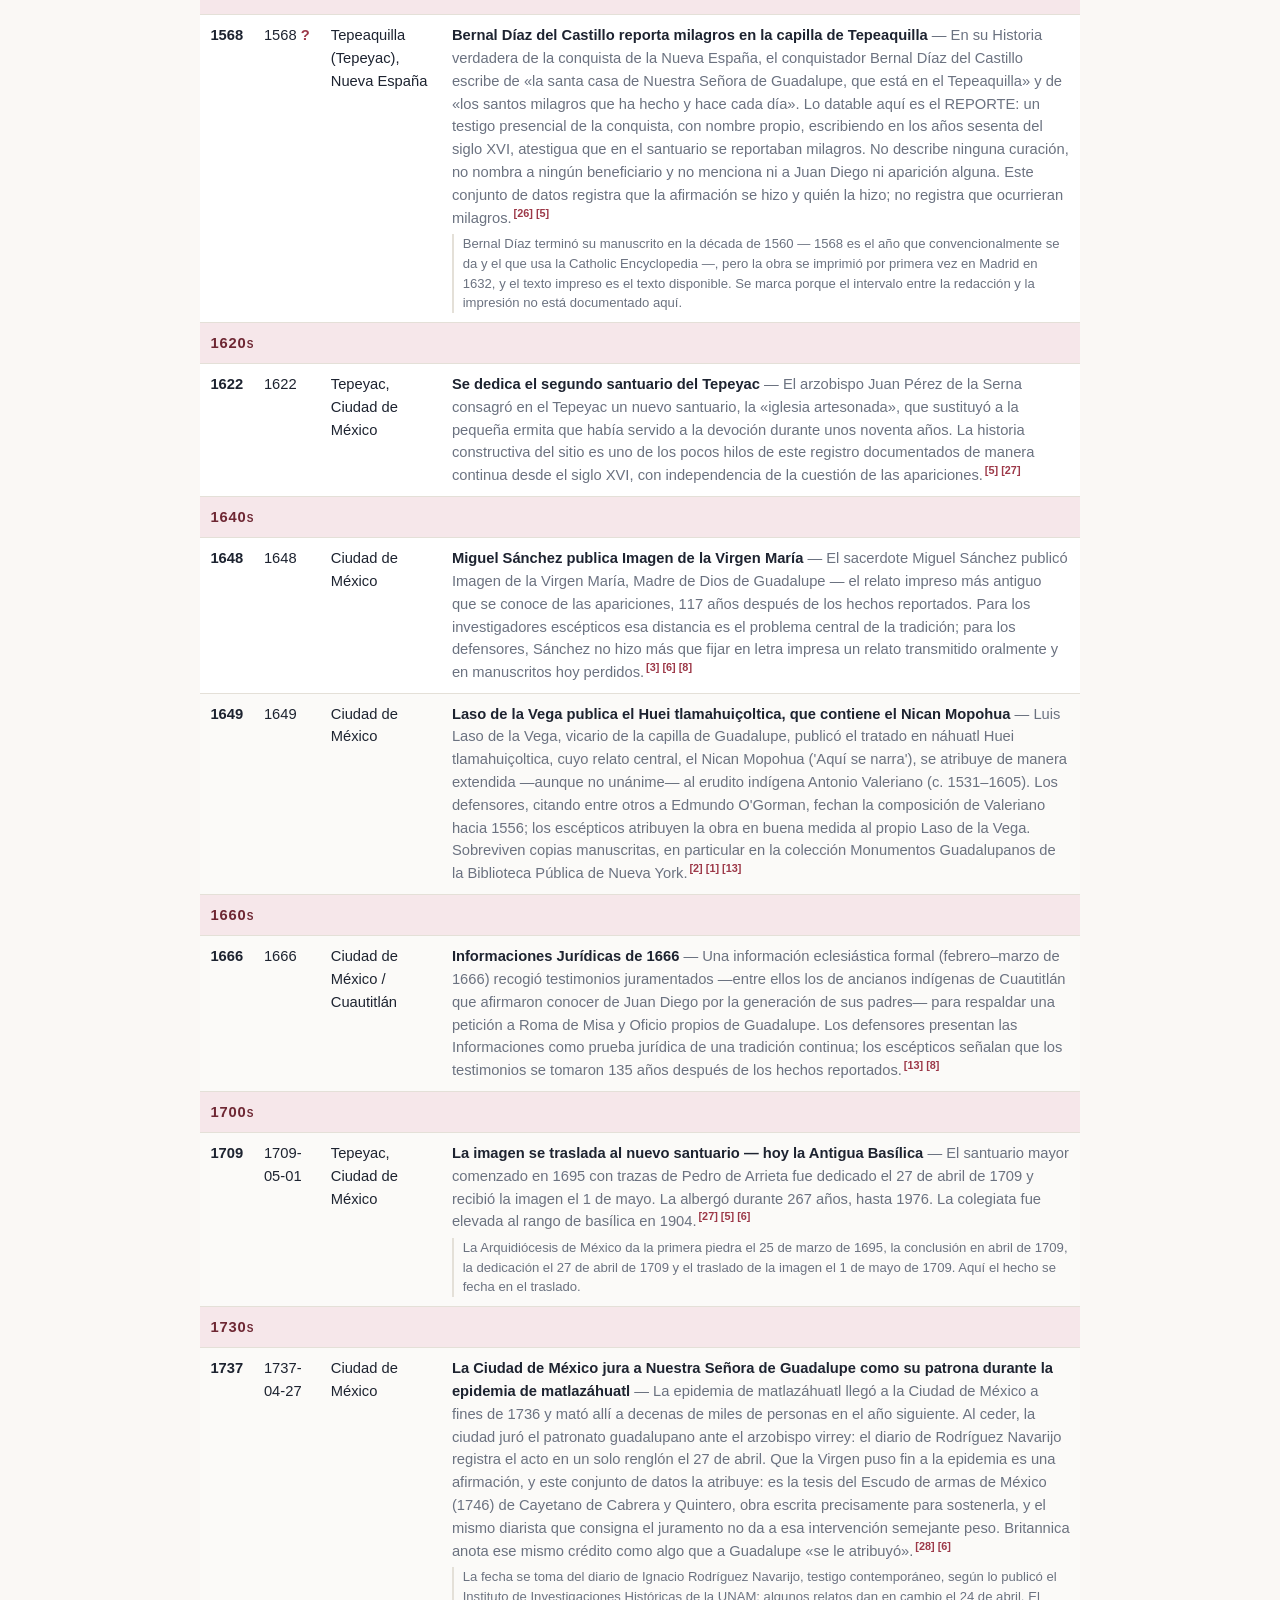
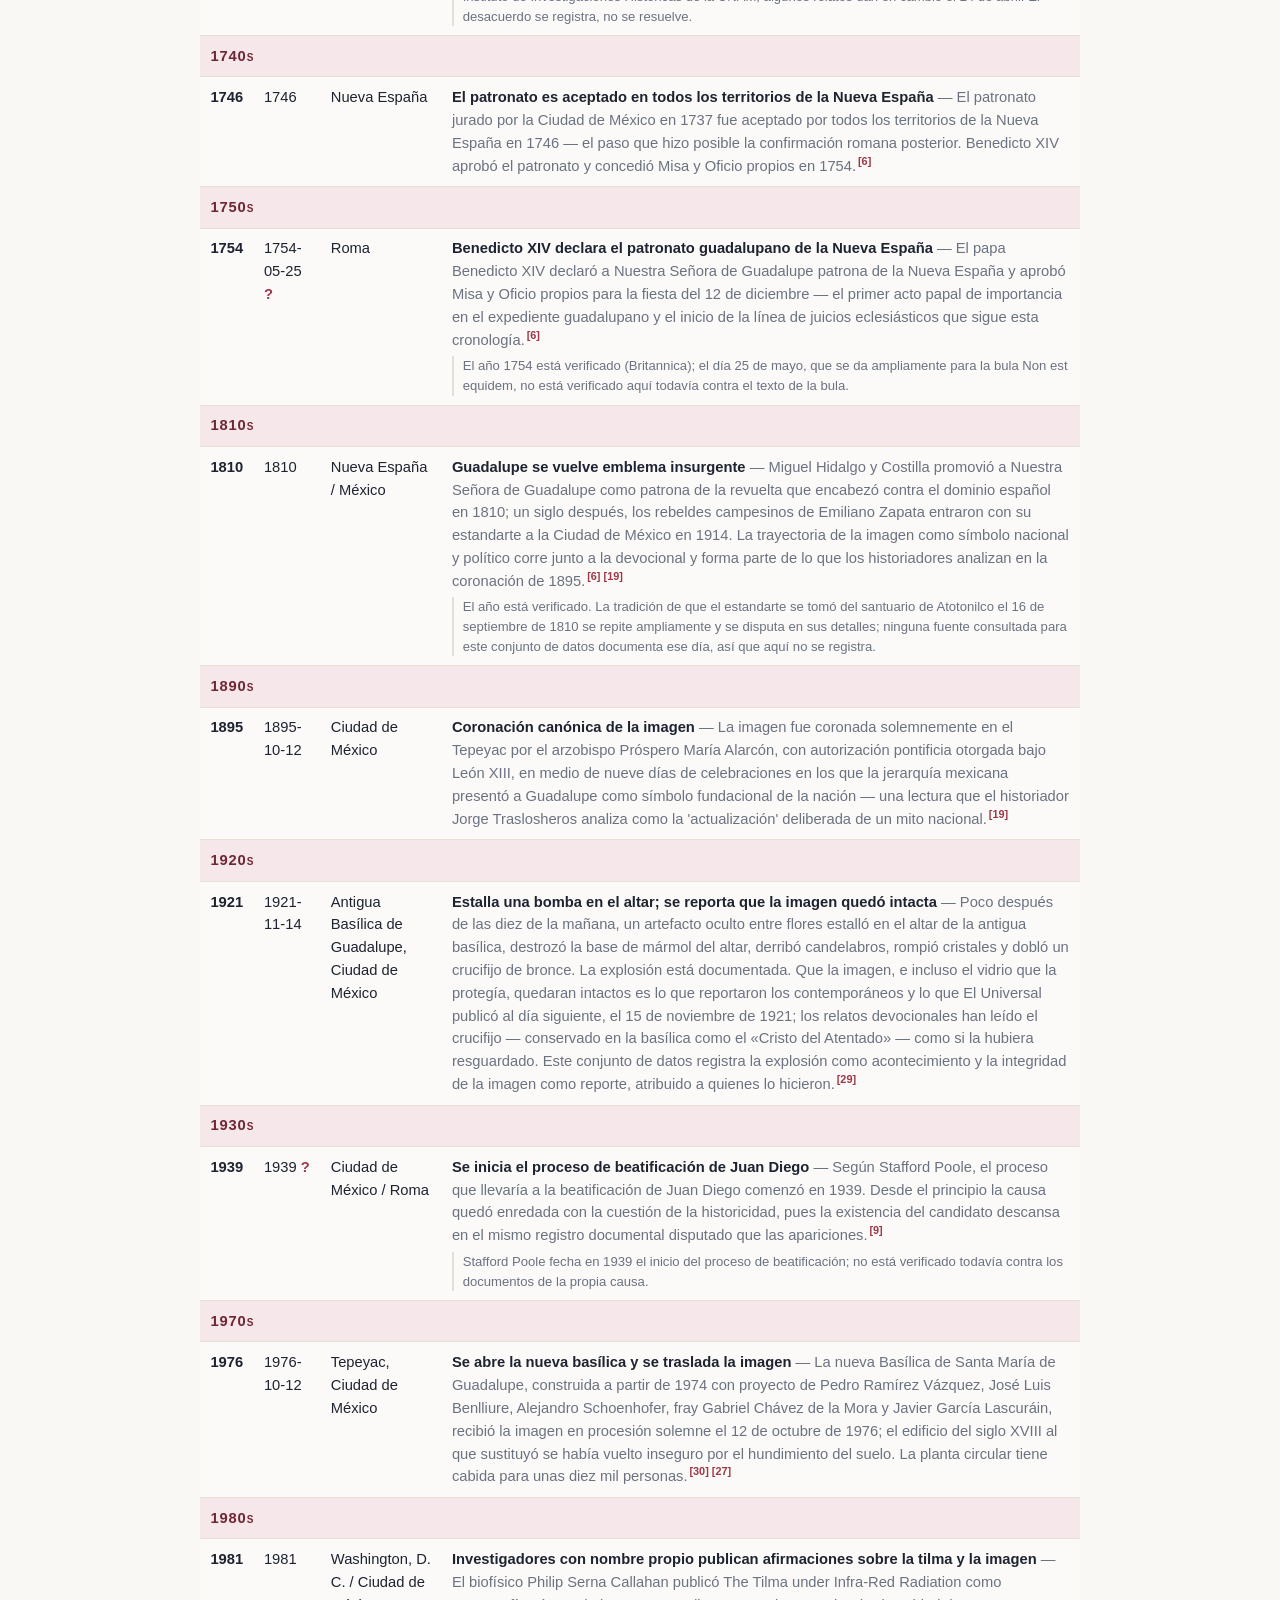
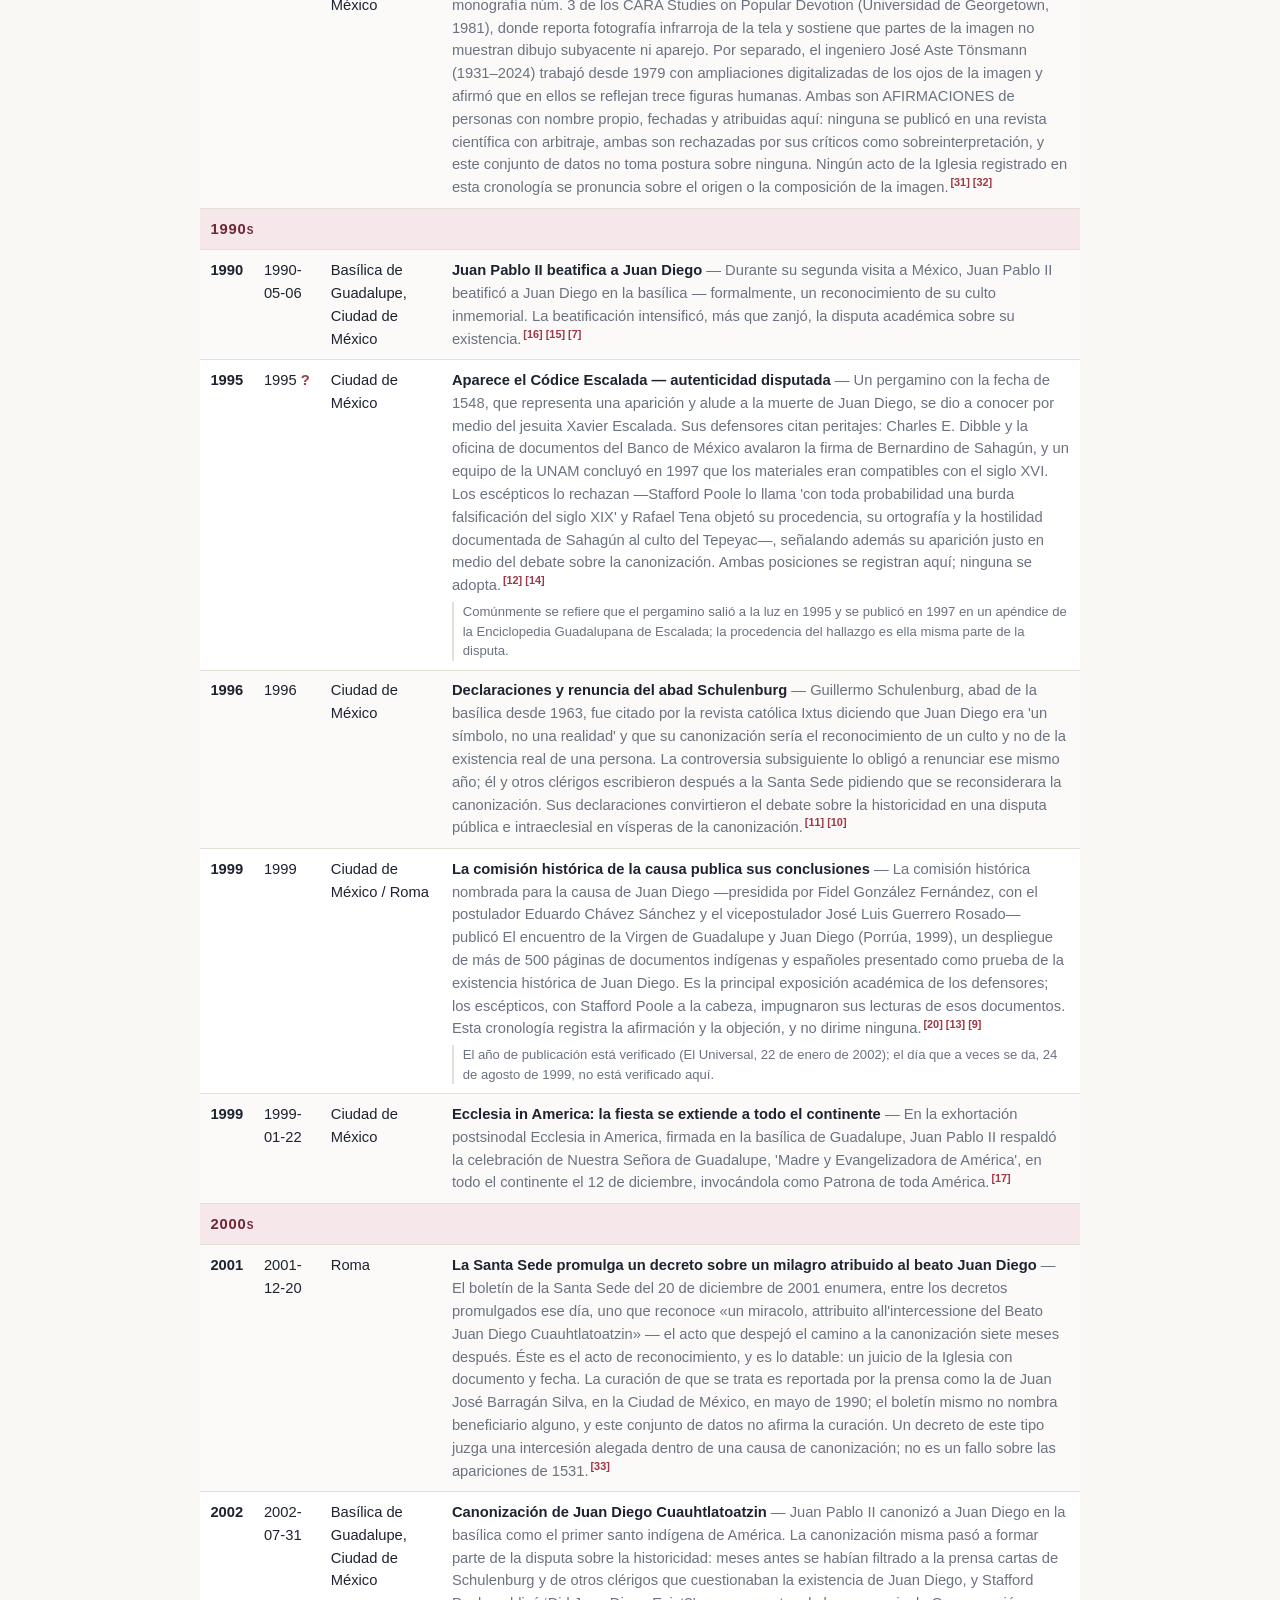
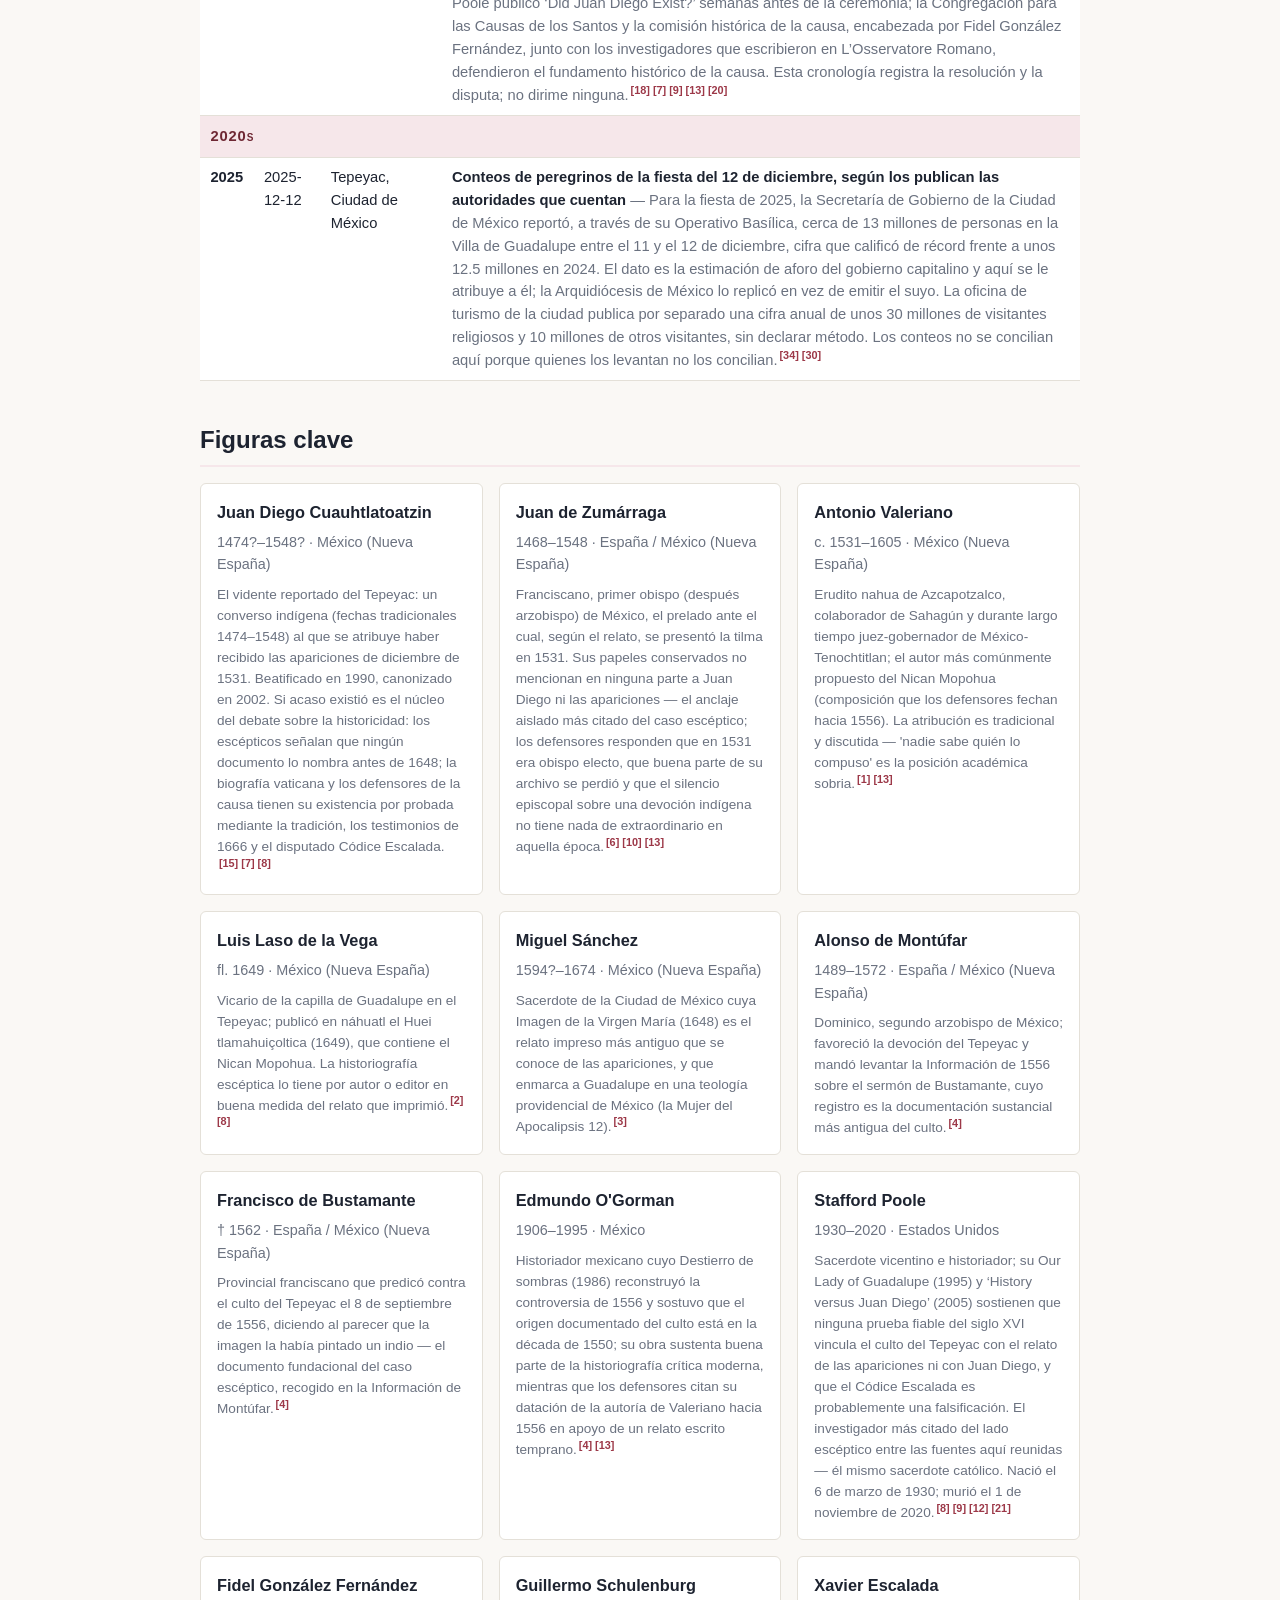
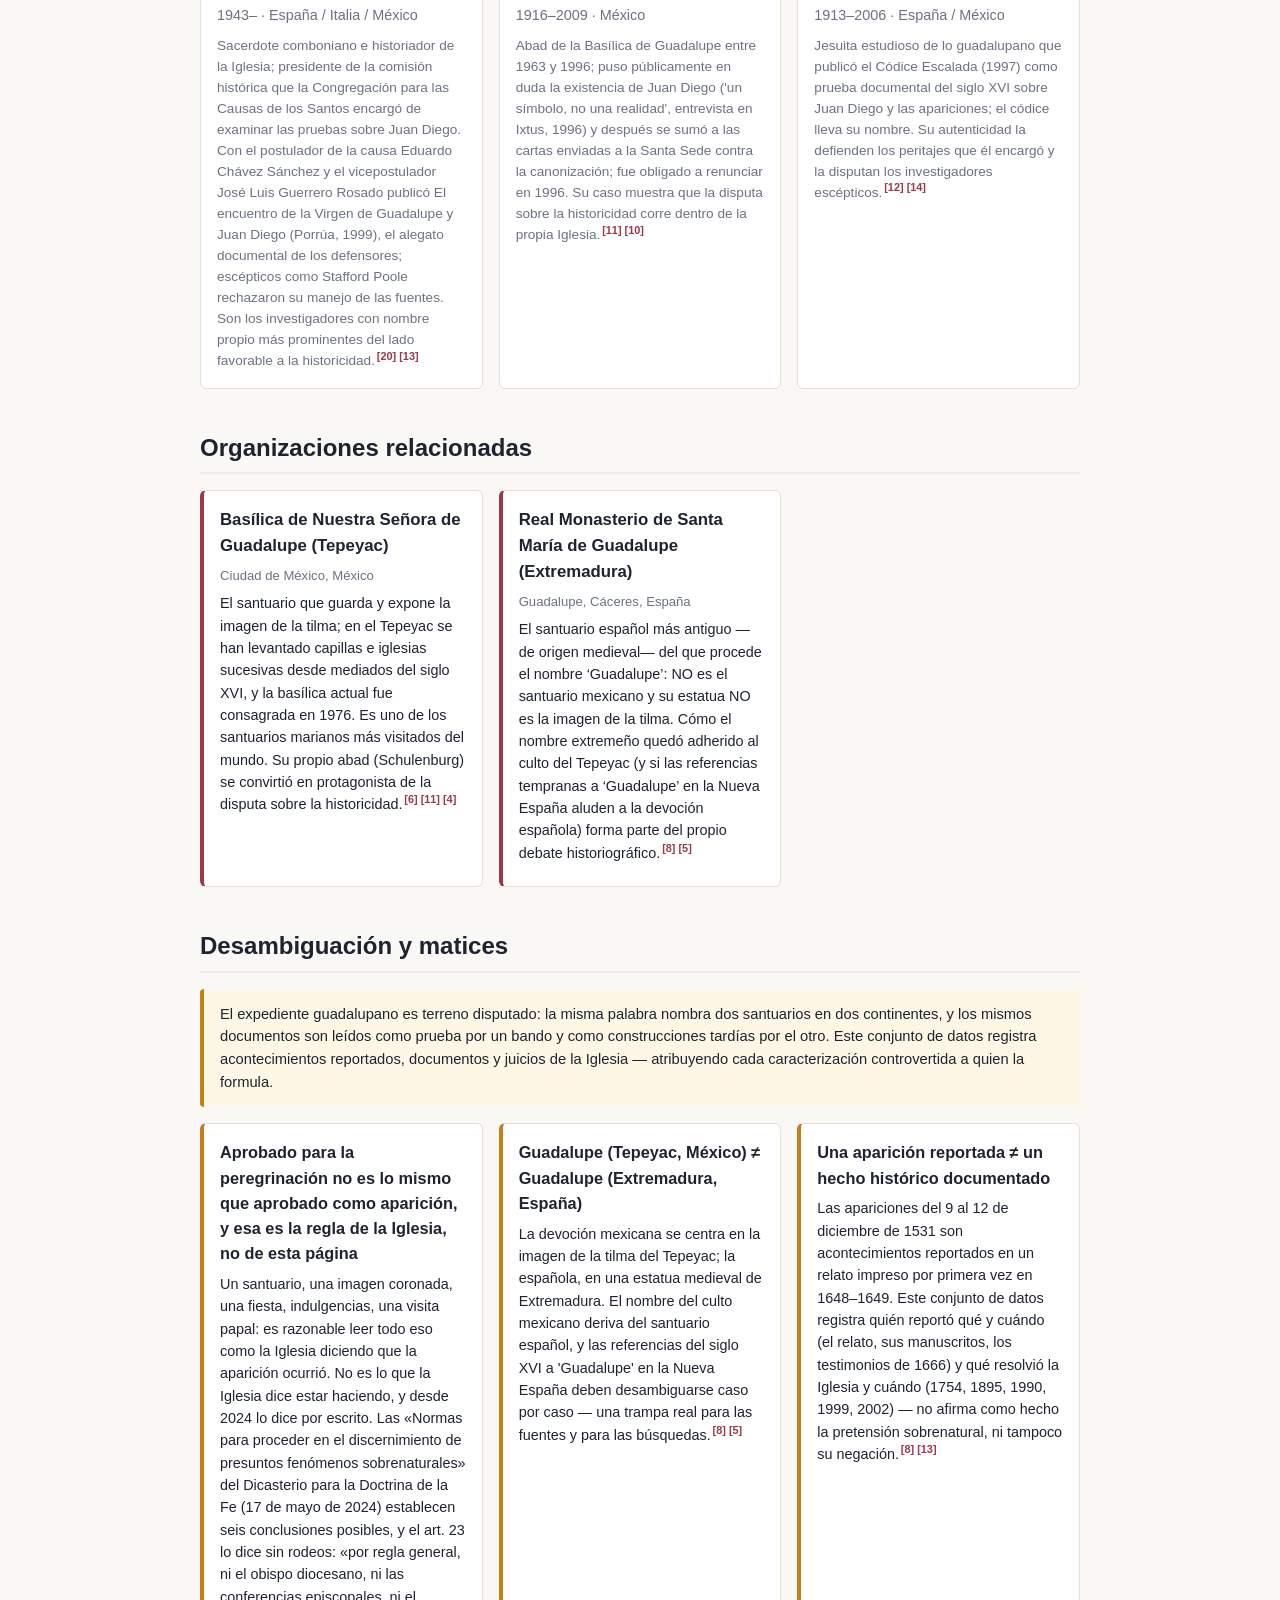
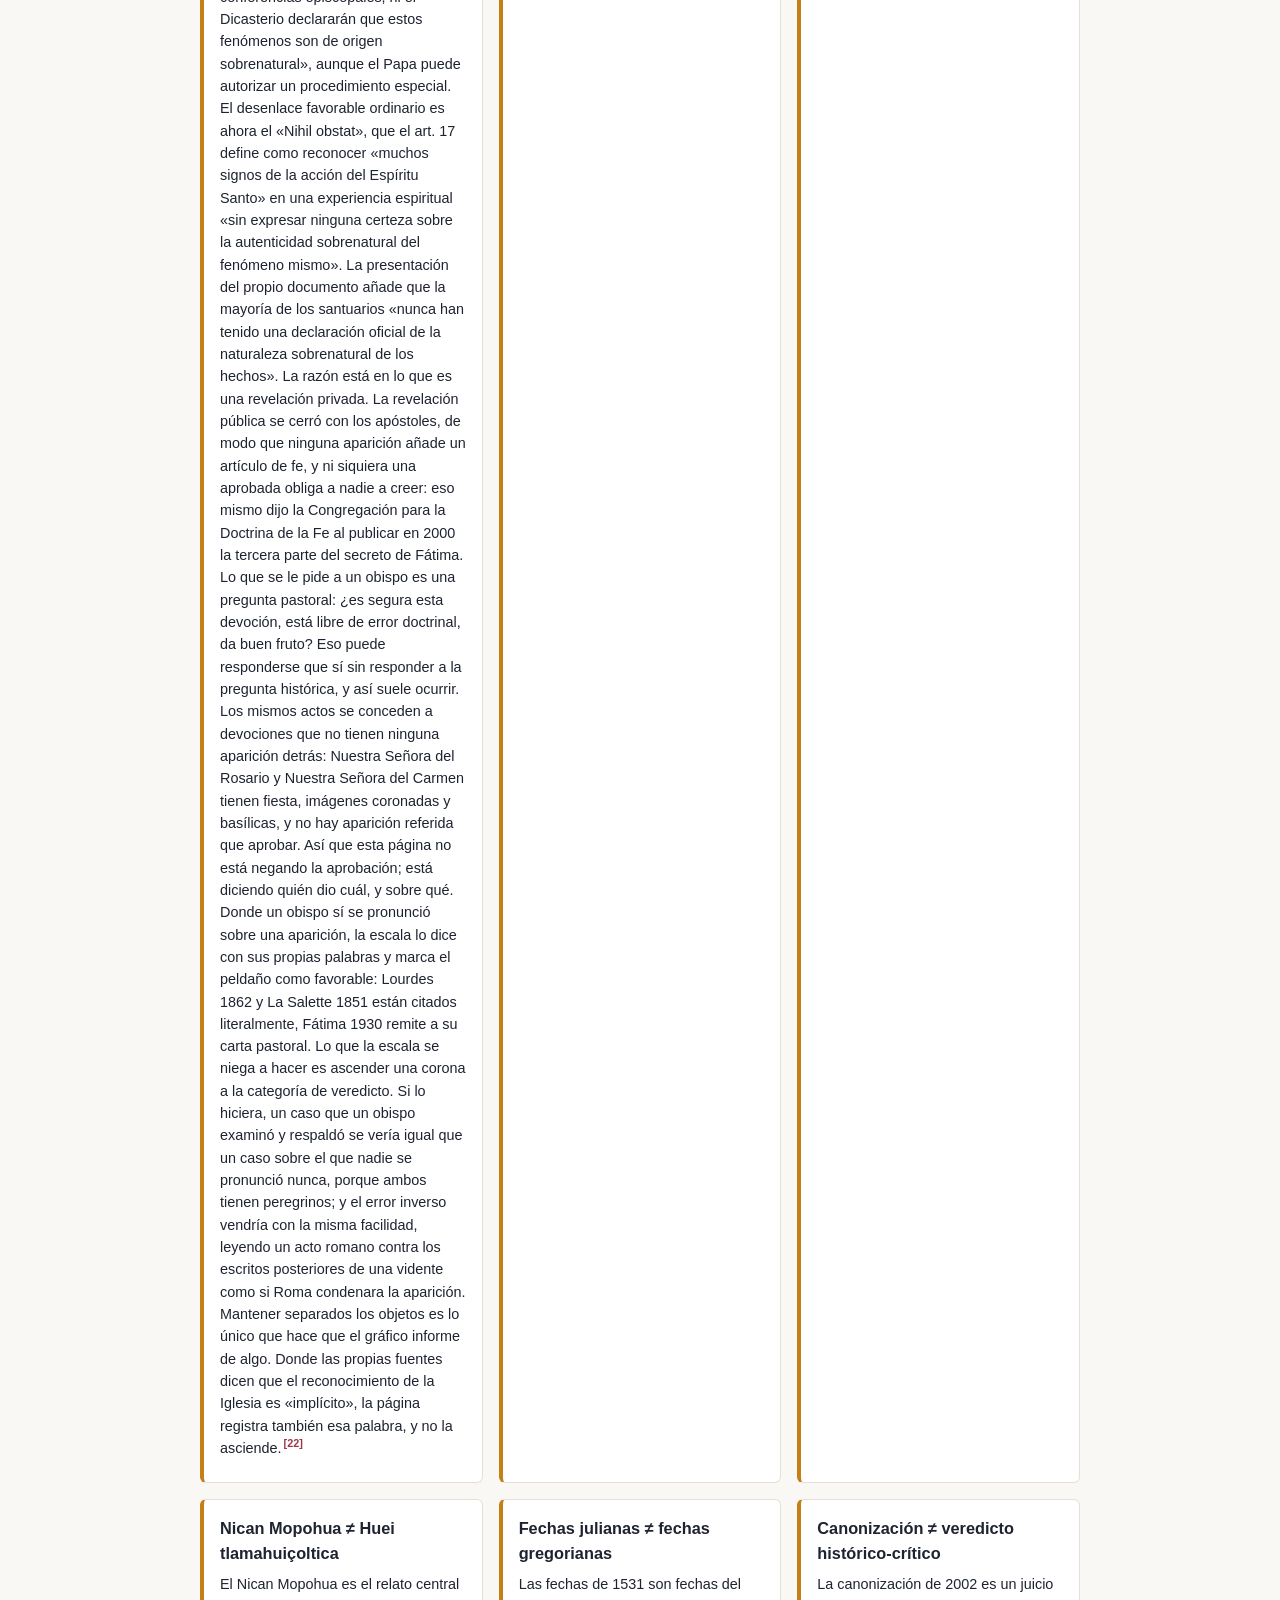
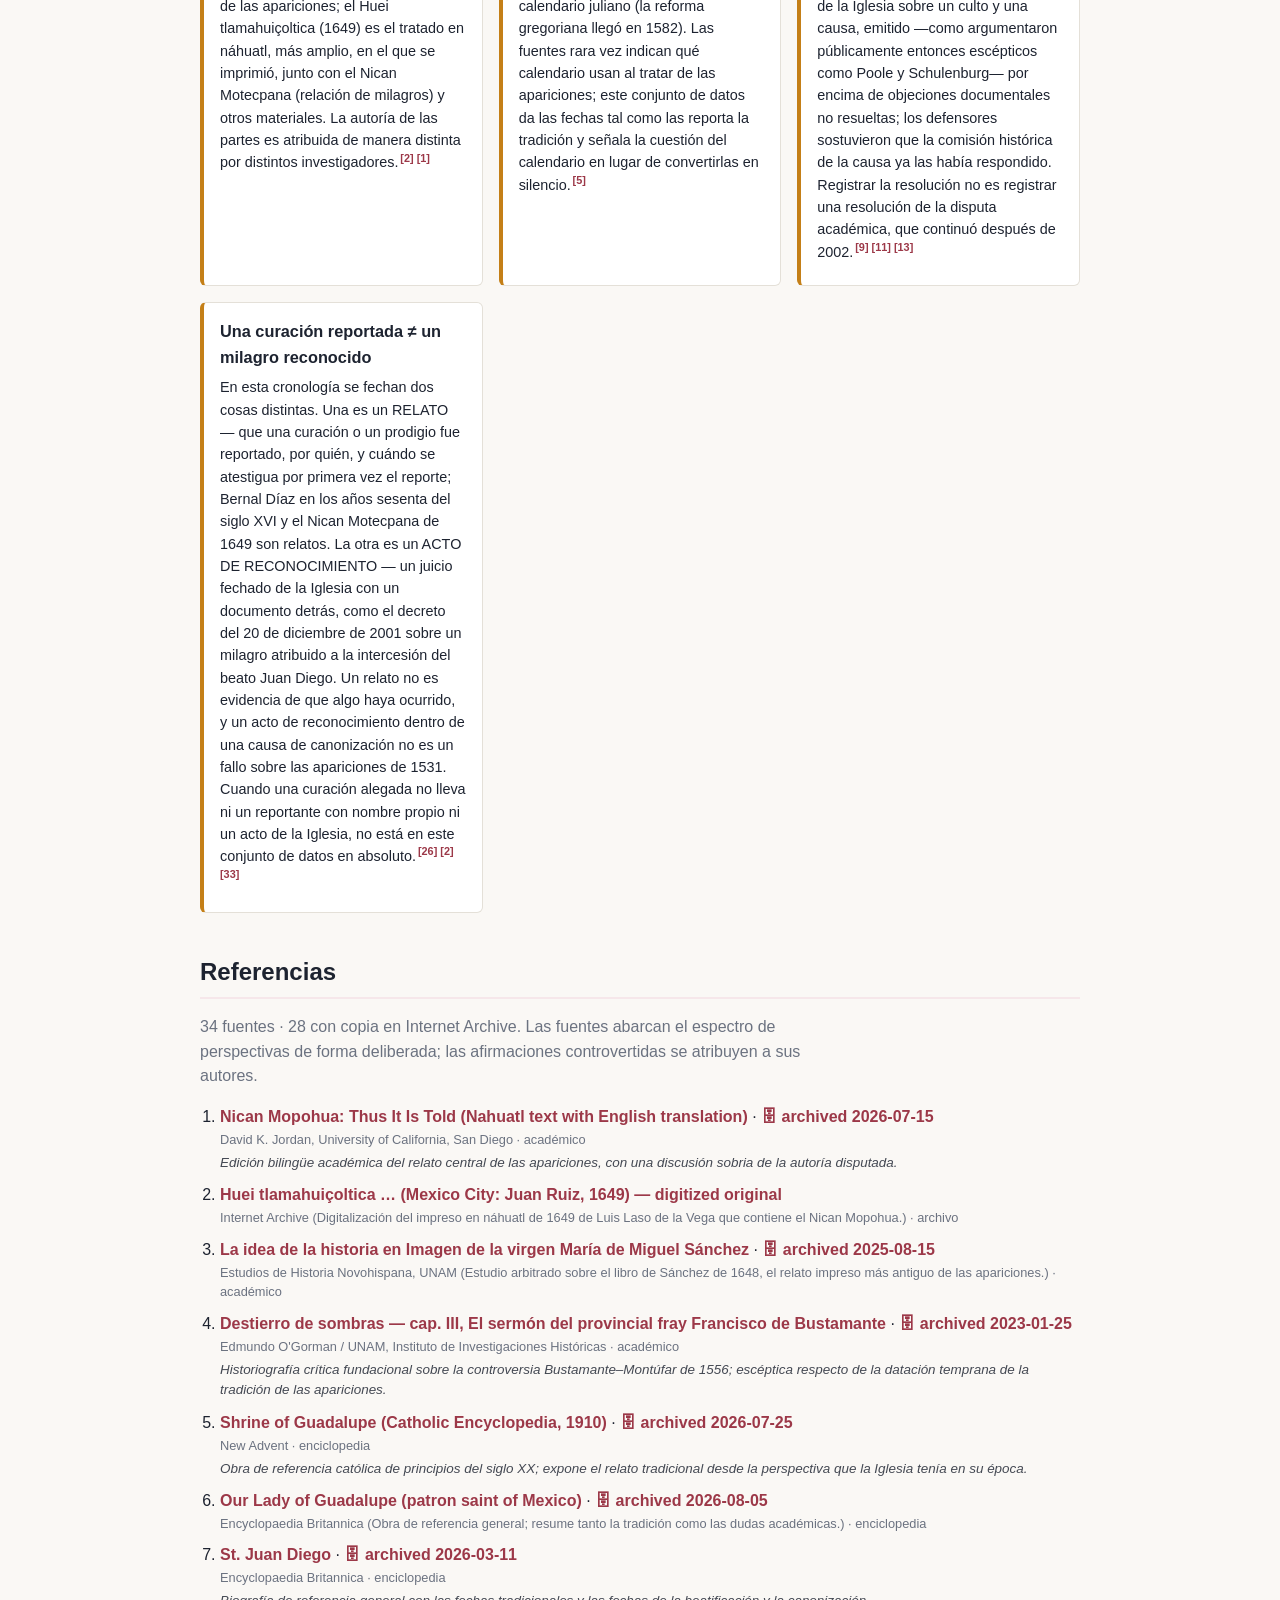
==== commit 453e3766: "Wayback: refresh data/archives.json (scheduled preservation run)" ====
--- a/docs/es/index.html
+++ b/docs/es/index.html
@@ -591,11 +591,11 @@
 
     <section id="references">
       <h2>Referencias</h2>
-      <p class="section-intro">34 fuentes. Las fuentes abarcan el
+      <p class="section-intro">34 fuentes · 28 con copia en Internet Archive. Las fuentes abarcan el
       espectro de perspectivas de forma deliberada; las afirmaciones controvertidas se atribuyen a sus autores.</p>
       <ol class="references">
         <li id="ref-1">
-          <a href="https://pages.ucsd.edu/~dkjordan/nahuatl/nican/NicanMopohua.html" rel="noopener noreferrer" target="_blank">Nican Mopohua: Thus It Is Told (Nahuatl text with English translation)</a>
+          <a href="https://pages.ucsd.edu/~dkjordan/nahuatl/nican/NicanMopohua.html" rel="noopener noreferrer" target="_blank">Nican Mopohua: Thus It Is Told (Nahuatl text with English translation)</a> · <a class="archive-link" href="https://web.archive.org/web/20260715112452/https://pages.ucsd.edu/~dkjordan/nahuatl/nican/NicanMopohua.html" rel="noopener noreferrer" target="_blank">🗄 archived 2026-07-15</a>
           <span class="ref-meta">David K. Jordan, University of California, San Diego · académico</span>
           <span class="ref-note">Edición bilingüe académica del relato central de las apariciones, con una discusión sobria de la autoría disputada.</span>
         </li>
@@ -604,25 +604,25 @@
           <span class="ref-meta">Internet Archive (Digitalización del impreso en náhuatl de 1649 de Luis Laso de la Vega que contiene el Nican Mopohua.) · archivo</span>
         </li>
         <li id="ref-3">
-          <a href="https://www.scielo.org.mx/scielo.php?script=sci_arttext&amp;pid=S0185-25232018000200071" rel="noopener noreferrer" target="_blank">La idea de la historia en Imagen de la virgen María de Miguel Sánchez</a>
+          <a href="https://www.scielo.org.mx/scielo.php?script=sci_arttext&amp;pid=S0185-25232018000200071" rel="noopener noreferrer" target="_blank">La idea de la historia en Imagen de la virgen María de Miguel Sánchez</a> · <a class="archive-link" href="https://web.archive.org/web/20250815122455/https://www.scielo.org.mx/scielo.php?script=sci_arttext&amp;pid=S0185-25232018000200071" rel="noopener noreferrer" target="_blank">🗄 archived 2025-08-15</a>
           <span class="ref-meta">Estudios de Historia Novohispana, UNAM (Estudio arbitrado sobre el libro de Sánchez de 1648, el relato impreso más antiguo de las apariciones.) · académico</span>
         </li>
         <li id="ref-4">
-          <a href="https://historicas.unam.mx/publicaciones/publicadigital/libros/222c/222c_04_02_03_CapituloTercero.pdf" rel="noopener noreferrer" target="_blank">Destierro de sombras — cap. III, El sermón del provincial fray Francisco de Bustamante</a>
+          <a href="https://historicas.unam.mx/publicaciones/publicadigital/libros/222c/222c_04_02_03_CapituloTercero.pdf" rel="noopener noreferrer" target="_blank">Destierro de sombras — cap. III, El sermón del provincial fray Francisco de Bustamante</a> · <a class="archive-link" href="https://web.archive.org/web/20230125041120/https://historicas.unam.mx/publicaciones/publicadigital/libros/222c/222c_04_02_03_CapituloTercero.pdf" rel="noopener noreferrer" target="_blank">🗄 archived 2023-01-25</a>
           <span class="ref-meta">Edmundo O&#39;Gorman / UNAM, Instituto de Investigaciones Históricas · académico</span>
           <span class="ref-note">Historiografía crítica fundacional sobre la controversia Bustamante–Montúfar de 1556; escéptica respecto de la datación temprana de la tradición de las apariciones.</span>
         </li>
         <li id="ref-5">
-          <a href="https://www.newadvent.org/cathen/07043a.htm" rel="noopener noreferrer" target="_blank">Shrine of Guadalupe (Catholic Encyclopedia, 1910)</a>
+          <a href="https://www.newadvent.org/cathen/07043a.htm" rel="noopener noreferrer" target="_blank">Shrine of Guadalupe (Catholic Encyclopedia, 1910)</a> · <a class="archive-link" href="https://web.archive.org/web/20260725182031/https://www.newadvent.org/cathen/07043a.htm" rel="noopener noreferrer" target="_blank">🗄 archived 2026-07-25</a>
           <span class="ref-meta">New Advent · enciclopedia</span>
           <span class="ref-note">Obra de referencia católica de principios del siglo XX; expone el relato tradicional desde la perspectiva que la Iglesia tenía en su época.</span>
         </li>
         <li id="ref-6">
-          <a href="https://www.britannica.com/topic/Our-Lady-of-Guadalupe-patron-saint-of-Mexico" rel="noopener noreferrer" target="_blank">Our Lady of Guadalupe (patron saint of Mexico)</a>
+          <a href="https://www.britannica.com/topic/Our-Lady-of-Guadalupe-patron-saint-of-Mexico" rel="noopener noreferrer" target="_blank">Our Lady of Guadalupe (patron saint of Mexico)</a> · <a class="archive-link" href="https://web.archive.org/web/20260805215940/https://www.britannica.com/topic/Our-Lady-of-Guadalupe-patron-saint-of-Mexico" rel="noopener noreferrer" target="_blank">🗄 archived 2026-08-05</a>
           <span class="ref-meta">Encyclopaedia Britannica (Obra de referencia general; resume tanto la tradición como las dudas académicas.) · enciclopedia</span>
         </li>
         <li id="ref-7">
-          <a href="https://www.britannica.com/biography/St-Juan-Diego" rel="noopener noreferrer" target="_blank">St. Juan Diego</a>
+          <a href="https://www.britannica.com/biography/St-Juan-Diego" rel="noopener noreferrer" target="_blank">St. Juan Diego</a> · <a class="archive-link" href="https://web.archive.org/web/20260311145218/https://www.britannica.com/biography/St-Juan-Diego" rel="noopener noreferrer" target="_blank">🗄 archived 2026-03-11</a>
           <span class="ref-meta">Encyclopaedia Britannica · enciclopedia</span>
           <span class="ref-note">Biografía de referencia general con las fechas tradicionales y las fechas de la beatificación y la canonización.</span>
         </li>
@@ -632,73 +632,73 @@
           <span class="ref-note">La monografía escéptica de referencia: un examen fuente por fuente que concluye que el relato de las apariciones no está atestiguado antes de 1648. Digitalización en préstamo bibliotecario.</span>
         </li>
         <li id="ref-9">
-          <a href="https://www.cambridge.org/core/journals/americas/article/abs/history-versus-juan-diego/85D240A9B39138EED5EC6D916E64C81A" rel="noopener noreferrer" target="_blank">History versus Juan Diego</a>
+          <a href="https://www.cambridge.org/core/journals/americas/article/abs/history-versus-juan-diego/85D240A9B39138EED5EC6D916E64C81A" rel="noopener noreferrer" target="_blank">History versus Juan Diego</a> · <a class="archive-link" href="https://web.archive.org/web/20250812065528/https://www.cambridge.org/core/journals/americas/article/abs/history-versus-juan-diego/85D240A9B39138EED5EC6D916E64C81A" rel="noopener noreferrer" target="_blank">🗄 archived 2025-08-12</a>
           <span class="ref-meta">The Americas 62:1, Cambridge University Press · académico</span>
           <span class="ref-note">Artículo arbitrado sobre las controversias de la beatificación y la canonización. Solo el resumen es de acceso abierto; el texto completo está tras un muro de pago.</span>
         </li>
         <li id="ref-10">
-          <a href="https://secularhumanism.org/2003/03/juan-diego/" rel="noopener noreferrer" target="_blank">Juan Diego (Free Inquiry 23/2, Spring 2003)</a>
+          <a href="https://secularhumanism.org/2003/03/juan-diego/" rel="noopener noreferrer" target="_blank">Juan Diego (Free Inquiry 23/2, Spring 2003)</a> · <a class="archive-link" href="https://web.archive.org/web/20210207041440/https://secularhumanism.org/2003/03/juan-diego/" rel="noopener noreferrer" target="_blank">🗄 archived 2021-02-07</a>
           <span class="ref-meta">Mario Méndez Acosta, Free Inquiry · prensa</span>
           <span class="ref-note">Revista humanista secular — una perspectiva crítica y declaradamente escéptica; útil para el caso escéptico tal como se argumenta en público, citada aquí como posición atribuida.</span>
         </li>
         <li id="ref-11">
-          <a href="https://en.wikipedia.org/wiki/Guillermo_Schulenburg" rel="noopener noreferrer" target="_blank">Guillermo Schulenburg</a>
+          <a href="https://en.wikipedia.org/wiki/Guillermo_Schulenburg" rel="noopener noreferrer" target="_blank">Guillermo Schulenburg</a> · <a class="archive-link" href="https://web.archive.org/web/20260312051529/https://en.wikipedia.org/wiki/Guillermo_Schulenburg" rel="noopener noreferrer" target="_blank">🗄 archived 2026-03-12</a>
           <span class="ref-meta">Wikipedia · enciclopedia</span>
           <span class="ref-note">Fuente terciaria, usada provisionalmente para la entrevista de Ixtus de 1996 y la renuncia; la cobertura de prensa primaria (New York Times, 8 de septiembre de 1996; La Jornada, 22 de enero de 2002) no es alcanzable desde esta sesión y debería sustituirla.</span>
         </li>
         <li id="ref-12">
-          <a href="https://en.wikipedia.org/wiki/Codex_Escalada" rel="noopener noreferrer" target="_blank">Codex Escalada</a>
+          <a href="https://en.wikipedia.org/wiki/Codex_Escalada" rel="noopener noreferrer" target="_blank">Codex Escalada</a> · <a class="archive-link" href="https://web.archive.org/web/20260714224221/https://en.wikipedia.org/wiki/Codex_Escalada" rel="noopener noreferrer" target="_blank">🗄 archived 2026-07-14</a>
           <span class="ref-meta">Wikipedia · enciclopedia</span>
           <span class="ref-note">Fuente terciaria, usada provisionalmente como el resumen libremente accesible más completo de ambas posiciones sobre la autenticidad del códice, con peritos nombrados de cada lado.</span>
         </li>
         <li id="ref-13">
-          <a href="https://www.ewtn.com/catholicism/library/our-lady-of-guadalupe-historical-sources-5605" rel="noopener noreferrer" target="_blank">Our Lady of Guadalupe: Historical Sources (L&#39;Osservatore Romano, 23 January 2002)</a>
+          <a href="https://www.ewtn.com/catholicism/library/our-lady-of-guadalupe-historical-sources-5605" rel="noopener noreferrer" target="_blank">Our Lady of Guadalupe: Historical Sources (L&#39;Osservatore Romano, 23 January 2002)</a> · <a class="archive-link" href="https://web.archive.org/web/20260808203701/https://www.ewtn.com/catholicism/library/our-lady-of-guadalupe-historical-sources-5605" rel="noopener noreferrer" target="_blank">🗄 archived 2026-08-08</a>
           <span class="ref-meta">L&#39;Osservatore Romano, via EWTN · oficial</span>
           <span class="ref-note">El diario de la Santa Sede defendiendo la historicidad de Juan Diego en vísperas de la canonización — el alegato a favor de la autenticidad tal como lo argumentó la Iglesia.</span>
         </li>
         <li id="ref-14">
-          <a href="https://guadalupe.upaep.mx/capsulas/1548.html" rel="noopener noreferrer" target="_blank">Códice 1548 (Códice Escalada)</a>
+          <a href="https://guadalupe.upaep.mx/capsulas/1548.html" rel="noopener noreferrer" target="_blank">Códice 1548 (Códice Escalada)</a> · <a class="archive-link" href="https://web.archive.org/web/20260810080439/https://guadalupe.upaep.mx/capsulas/1548.html" rel="noopener noreferrer" target="_blank">🗄 archived 2026-08-10</a>
           <span class="ref-meta">Universidad Popular Autónoma del Estado de Puebla · web</span>
           <span class="ref-note">Página de estudios guadalupanos de una universidad católica — presenta el alegato a favor de la autenticidad del códice.</span>
         </li>
         <li id="ref-15">
-          <a href="https://www.vatican.va/news_services/liturgy/saints/ns_lit_doc_20020731_juan-diego_en.html" rel="noopener noreferrer" target="_blank">Juan Diego Cuauhtlatoatzin — biography for the canonization</a>
+          <a href="https://www.vatican.va/news_services/liturgy/saints/ns_lit_doc_20020731_juan-diego_en.html" rel="noopener noreferrer" target="_blank">Juan Diego Cuauhtlatoatzin — biography for the canonization</a> · <a class="archive-link" href="https://web.archive.org/web/20260221231342/https://www.vatican.va/news_services/liturgy/saints/ns_lit_doc_20020731_juan-diego_en.html" rel="noopener noreferrer" target="_blank">🗄 archived 2026-02-21</a>
           <span class="ref-meta">Holy See Press Office · oficial</span>
           <span class="ref-note">El relato oficial de la Iglesia sobre la vida de Juan Diego, publicado para la canonización de 2002; expone la tradición como hecho.</span>
         </li>
         <li id="ref-16">
-          <a href="https://www.vatican.va/content/john-paul-ii/es/homilies/1990/documents/hf_jp-ii_hom_19900506_citta-del-messico.html" rel="noopener noreferrer" target="_blank">Homily of John Paul II, beatification Mass, Mexico City, 6 May 1990</a>
+          <a href="https://www.vatican.va/content/john-paul-ii/es/homilies/1990/documents/hf_jp-ii_hom_19900506_citta-del-messico.html" rel="noopener noreferrer" target="_blank">Homily of John Paul II, beatification Mass, Mexico City, 6 May 1990</a> · <a class="archive-link" href="https://web.archive.org/web/20260316150136/https://www.vatican.va/content/john-paul-ii/es/homilies/1990/documents/hf_jp-ii_hom_19900506_citta-del-messico.html" rel="noopener noreferrer" target="_blank">🗄 archived 2026-03-16</a>
           <span class="ref-meta">Holy See (Documento primario de la beatificación (en español).) · oficial</span>
         </li>
         <li id="ref-17">
-          <a href="https://www.vatican.va/content/john-paul-ii/en/apost_exhortations/documents/hf_jp-ii_exh_22011999_ecclesia-in-america.html" rel="noopener noreferrer" target="_blank">Ecclesia in America, post-synodal apostolic exhortation, 22 January 1999</a>
+          <a href="https://www.vatican.va/content/john-paul-ii/en/apost_exhortations/documents/hf_jp-ii_exh_22011999_ecclesia-in-america.html" rel="noopener noreferrer" target="_blank">Ecclesia in America, post-synodal apostolic exhortation, 22 January 1999</a> · <a class="archive-link" href="https://web.archive.org/web/20260806183929/https://www.vatican.va/content/john-paul-ii/en/apost_exhortations/documents/hf_jp-ii_exh_22011999_ecclesia-in-america.html" rel="noopener noreferrer" target="_blank">🗄 archived 2026-08-06</a>
           <span class="ref-meta">Holy See (Documento primario que respalda la celebración continental de la fiesta del 12 de diciembre.) · oficial</span>
         </li>
         <li id="ref-18">
-          <a href="https://www.vatican.va/content/john-paul-ii/en/homilies/2002/documents/hf_jp-ii_hom_20020731_canonization-mexico.html" rel="noopener noreferrer" target="_blank">Homily of John Paul II, canonization Mass of Juan Diego, 31 July 2002</a>
+          <a href="https://www.vatican.va/content/john-paul-ii/en/homilies/2002/documents/hf_jp-ii_hom_20020731_canonization-mexico.html" rel="noopener noreferrer" target="_blank">Homily of John Paul II, canonization Mass of Juan Diego, 31 July 2002</a> · <a class="archive-link" href="https://web.archive.org/web/20260514044739/https://www.vatican.va/content/john-paul-ii/en/homilies/2002/documents/hf_jp-ii_hom_20020731_canonization-mexico.html" rel="noopener noreferrer" target="_blank">🗄 archived 2026-05-14</a>
           <span class="ref-meta">Holy See (Documento primario de la canonización.) · oficial</span>
         </li>
         <li id="ref-19">
-          <a href="https://signoshistoricos.izt.uam.mx/index.php/historicos/article/view/89" rel="noopener noreferrer" target="_blank">Señora de la historia, Madre mestiza, Reina de México. La coronación de la Virgen de Guadalupe, 1895</a>
+          <a href="https://signoshistoricos.izt.uam.mx/index.php/historicos/article/view/89" rel="noopener noreferrer" target="_blank">Señora de la historia, Madre mestiza, Reina de México. La coronación de la Virgen de Guadalupe, 1895</a> · <a class="archive-link" href="https://web.archive.org/web/20260606081650/https://signoshistoricos.izt.uam.mx/index.php/historicos/article/view/89" rel="noopener noreferrer" target="_blank">🗄 archived 2026-06-06</a>
           <span class="ref-meta">Jorge E. Traslosheros, Signos Históricos 4/7 (Estudio arbitrado sobre la coronación de 1895 y su uso en la construcción nacional.) · académico</span>
         </li>
         <li id="ref-20">
-          <a href="https://archivo.eluniversal.com.mx/nacion/77246.html" rel="noopener noreferrer" target="_blank">Reabren debate sobre Juan Diego (El Universal, 22 de enero de 2002)</a>
+          <a href="https://archivo.eluniversal.com.mx/nacion/77246.html" rel="noopener noreferrer" target="_blank">Reabren debate sobre Juan Diego (El Universal, 22 de enero de 2002)</a> · <a class="archive-link" href="https://web.archive.org/web/20260810080521/https://archivo.eluniversal.com.mx/nacion/77246.html" rel="noopener noreferrer" target="_blank">🗄 archived 2026-08-10</a>
           <span class="ref-meta">El Universal · prensa</span>
           <span class="ref-note">Prensa diaria mexicana, contemporánea de la disputa; informa tanto de las cartas de Schulenburg contra la canonización como de la comisión histórica que la defendió, nombrando a los protagonistas de cada lado.</span>
         </li>
         <li id="ref-21">
-          <a href="https://blogs.depaul.edu/dmm/2020/11/03/in-memoriam-rev-stafford-poole-c-m/" rel="noopener noreferrer" target="_blank">In Memoriam: Rev. Stafford Poole, C.M.</a>
+          <a href="https://blogs.depaul.edu/dmm/2020/11/03/in-memoriam-rev-stafford-poole-c-m/" rel="noopener noreferrer" target="_blank">In Memoriam: Rev. Stafford Poole, C.M.</a> · <a class="archive-link" href="https://web.archive.org/web/20250621090316/https://blogs.depaul.edu/dmm/2020/11/03/in-memoriam-rev-stafford-poole-c-m/" rel="noopener noreferrer" target="_blank">🗄 archived 2025-06-21</a>
           <span class="ref-meta">DePaul University, Vincentian Studies · web</span>
           <span class="ref-note">Memorial interno de la propia comunidad religiosa de Poole — simpatizante por naturaleza, usado aquí solo para sus fechas vitales (nacido el 6 de marzo de 1930, fallecido el 1 de noviembre de 2020).</span>
         </li>
         <li id="ref-22">
-          <a href="https://www.vatican.va/roman_curia/congregations/cfaith/documents/rc_ddf_doc_20240517_norme-fenomeni-soprannaturali_en.html" rel="noopener noreferrer" target="_blank">Norms for Proceeding in the Discernment of Alleged Supernatural Phenomena (17 May 2024)</a>
+          <a href="https://www.vatican.va/roman_curia/congregations/cfaith/documents/rc_ddf_doc_20240517_norme-fenomeni-soprannaturali_en.html" rel="noopener noreferrer" target="_blank">Norms for Proceeding in the Discernment of Alleged Supernatural Phenomena (17 May 2024)</a> · <a class="archive-link" href="https://web.archive.org/web/20260724130748/https://www.vatican.va/roman_curia/congregations/cfaith/documents/rc_ddf_doc_20240517_norme-fenomeni-soprannaturali_en.html" rel="noopener noreferrer" target="_blank">🗄 archived 2026-07-24</a>
           <span class="ref-meta">Dicastery for the Doctrine of the Faith, Holy See · oficial</span>
           <span class="ref-note">El procedimiento vigente de la Iglesia para juzgar apariciones referidas, en vigor desde el 19 de mayo de 2024; su art. 27 sustituye por entero las normas del 25 de febrero de 1978. Leído íntegramente para este conjunto de datos. Se cita por la regla que enuncia y no por nada que decida sobre este caso: no se aplica retroactivamente, y ningún caso de esta cronología fue juzgado con arreglo a él.</span>
         </li>
         <li id="ref-23">
-          <a href="https://www.britannica.com/event/Battle-of-Tenochtitlan" rel="noopener noreferrer" target="_blank">Battle of Tenochtitlán</a>
+          <a href="https://www.britannica.com/event/Battle-of-Tenochtitlan" rel="noopener noreferrer" target="_blank">Battle of Tenochtitlán</a> · <a class="archive-link" href="https://web.archive.org/web/20260307202338/https://www.britannica.com/event/Battle-of-Tenochtitlan" rel="noopener noreferrer" target="_blank">🗄 archived 2026-03-07</a>
           <span class="ref-meta">Encyclopaedia Britannica · enciclopedia</span>
           <span class="ref-note">Obra de referencia general sobre el sitio y la caída de la capital mexica en 1521 — citada aquí sólo para fechar el entorno político de la década siguiente.</span>
         </li>
@@ -708,7 +708,7 @@
           <span class="ref-note">Servicio informativo de la propia agencia misionera pontificia — fuente institucional católica, usada para la fecha del desembarco de los primeros doce franciscanos y para ver cómo la Iglesia misma narra esa misión.</span>
         </li>
         <li id="ref-25">
-          <a href="https://www.franciscanos.org/enciclopedia/jzumaraga.html" rel="noopener noreferrer" target="_blank">Fray Juan de Zumárraga (Enciclopedia franciscana)</a>
+          <a href="https://www.franciscanos.org/enciclopedia/jzumaraga.html" rel="noopener noreferrer" target="_blank">Fray Juan de Zumárraga (Enciclopedia franciscana)</a> · <a class="archive-link" href="https://web.archive.org/web/20260514012605/https://www.franciscanos.org/enciclopedia/jzumaraga.html" rel="noopener noreferrer" target="_blank">🗄 archived 2026-05-14</a>
           <span class="ref-meta">Franciscanos.org — Enciclopedia franciscana · enciclopedia</span>
           <span class="ref-note">Obra de referencia interna de la propia familia religiosa de Zumárraga — simpatizante por naturaleza, usada aquí para las fechas de su presentación, llegada, consagración y muerte, que da con fechas de documento.</span>
         </li>
@@ -718,7 +718,7 @@
           <span class="ref-note">Digitalización de la primera impresión, de 1632, de unas memorias de conquistador terminadas en los años sesenta del siglo XVI. Testigo primario del siglo XVI sobre la capilla del Tepeyac y sobre los milagros allí reportados — y sobre el hecho de que no nombra ni vidente ni aparición.</span>
         </li>
         <li id="ref-27">
-          <a href="https://desdelafe.mx/noticias/cultura/templo-expiatorio-cristo-rey-antigua-basilica-guadalupe/" rel="noopener noreferrer" target="_blank">La antigua Basílica de Guadalupe: el templo que fue casa de la Virgen por 267 años</a>
+          <a href="https://desdelafe.mx/noticias/cultura/templo-expiatorio-cristo-rey-antigua-basilica-guadalupe/" rel="noopener noreferrer" target="_blank">La antigua Basílica de Guadalupe: el templo que fue casa de la Virgen por 267 años</a> · <a class="archive-link" href="https://web.archive.org/web/20260512010540/https://desdelafe.mx/noticias/cultura/templo-expiatorio-cristo-rey-antigua-basilica-guadalupe/" rel="noopener noreferrer" target="_blank">🗄 archived 2026-05-12</a>
           <span class="ref-meta">Desde la Fe, Arquidiócesis de México · oficial</span>
           <span class="ref-note">Revista propia de la Arquidiócesis de México — fuente devocional e institucional, citada aquí por las fechas de construcción y dedicación de los sucesivos santuarios, que da con precisión.</span>
         </li>
@@ -728,7 +728,7 @@
           <span class="ref-note">Instituto universitario de investigación que presenta la epidemia a través de un diario contemporáneo (el de Ignacio Rodríguez Navarijo) — fecha el juramento del patronato a partir de ese diario y contrasta el renglón único del diarista con el relato centrado en el milagro de Cabrera y Quintero (1746).</span>
         </li>
         <li id="ref-29">
-          <a href="https://www.eluniversal.com.mx/cultura/el-atentado-hacia-la-virgen-de-guadalupe-de-hace-100-anos/" rel="noopener noreferrer" target="_blank">El atentado hacia la Virgen de Guadalupe que desató la ira de fieles hace 100 años</a>
+          <a href="https://www.eluniversal.com.mx/cultura/el-atentado-hacia-la-virgen-de-guadalupe-de-hace-100-anos/" rel="noopener noreferrer" target="_blank">El atentado hacia la Virgen de Guadalupe que desató la ira de fieles hace 100 años</a> · <a class="archive-link" href="https://web.archive.org/web/20220707162456/https://www.eluniversal.com.mx/cultura/el-atentado-hacia-la-virgen-de-guadalupe-de-hace-100-anos" rel="noopener noreferrer" target="_blank">🗄 archived 2022-07-07</a>
           <span class="ref-meta">El Universal · prensa</span>
           <span class="ref-note">Diario mexicano; reportaje de centenario construido sobre su propia cobertura del 15 de noviembre de 1921 — usado para los hechos fechados de la explosión y para lo que los contemporáneos reportaron sobre el estado de la imagen después.</span>
         </li>
@@ -738,22 +738,22 @@
           <span class="ref-note">Página oficial de turismo del gobierno de la Ciudad de México — usada para la construcción de 1974–1976 y el traslado de la imagen del 12 de octubre de 1976, y como uno de los organismos que publican estimaciones anuales de visitantes (que da sin declarar método).</span>
         </li>
         <li id="ref-31">
-          <a href="https://cara.georgetown.edu/store/p/the-tilma-under-infra-red-radiation" rel="noopener noreferrer" target="_blank">The Tilma under Infra-Red Radiation (CARA Studies on Popular Devotion, vol. II: Guadalupan Studies, monograph no. 3, 1981)</a>
+          <a href="https://cara.georgetown.edu/store/p/the-tilma-under-infra-red-radiation" rel="noopener noreferrer" target="_blank">The Tilma under Infra-Red Radiation (CARA Studies on Popular Devotion, vol. II: Guadalupan Studies, monograph no. 3, 1981)</a> · <a class="archive-link" href="https://web.archive.org/web/20250902181239/https://cara.georgetown.edu/store/p/the-tilma-under-infra-red-radiation" rel="noopener noreferrer" target="_blank">🗄 archived 2025-09-02</a>
           <span class="ref-meta">Philip Serna Callahan / Center for Applied Research in the Apostolate, Georgetown University · académico</span>
           <span class="ref-note">Ficha de catálogo de la monografía misma, en su editorial — citada para fechar y atribuir la afirmación, no para respaldarla. CARA es un centro de investigación católico; el estudio no pasó por arbitraje en una revista científica y este conjunto de datos lo registra como aseveración de un investigador con nombre propio.</span>
         </li>
         <li id="ref-32">
-          <a href="https://www.aciprensa.com/noticias/108805/virgen-de-guadalupe-muere-jose-aste-tonsmann-investigador-que-descubrio-13-imagenes-en-sus-ojos" rel="noopener noreferrer" target="_blank">Muere José Aste Tonsmann, investigador que descubrió 13 imágenes en los ojos de la Virgen de Guadalupe</a>
+          <a href="https://www.aciprensa.com/noticias/108805/virgen-de-guadalupe-muere-jose-aste-tonsmann-investigador-que-descubrio-13-imagenes-en-sus-ojos" rel="noopener noreferrer" target="_blank">Muere José Aste Tonsmann, investigador que descubrió 13 imágenes en los ojos de la Virgen de Guadalupe</a> · <a class="archive-link" href="https://web.archive.org/web/20260104181026/https://www.aciprensa.com/noticias/108805/virgen-de-guadalupe-muere-jose-aste-tonsmann-investigador-que-descubrio-13-imagenes-en-sus-ojos" rel="noopener noreferrer" target="_blank">🗄 archived 2026-01-04</a>
           <span class="ref-meta">ACI Prensa · prensa</span>
           <span class="ref-note">Agencia de noticias católica — simpatizante de la afirmación, y citada como tal: se usa para fechar y atribuir las aseveraciones de Aste Tönsmann sobre los ojos de la imagen y para dar sus fechas de vida, no como evidencia de que las aseveraciones sean correctas.</span>
         </li>
         <li id="ref-33">
-          <a href="https://press.vatican.va/content/salastampa/it/bollettino/pubblico/2001/12/20/0693/02105.html" rel="noopener noreferrer" target="_blank">Promulgazione di Decreti della Congregazione delle Cause dei Santi, 20 dicembre 2001</a>
+          <a href="https://press.vatican.va/content/salastampa/it/bollettino/pubblico/2001/12/20/0693/02105.html" rel="noopener noreferrer" target="_blank">Promulgazione di Decreti della Congregazione delle Cause dei Santi, 20 dicembre 2001</a> · <a class="archive-link" href="https://web.archive.org/web/20250121231224/https://press.vatican.va/content/salastampa/it/bollettino/pubblico/2001/12/20/0693/02105.html" rel="noopener noreferrer" target="_blank">🗄 archived 2025-01-21</a>
           <span class="ref-meta">Holy See Press Office — Bollettino · oficial</span>
           <span class="ref-note">Documento primario: el boletín de la Santa Sede que enumera los decretos promulgados ese día, entre ellos el relativo a un milagro atribuido a la intercesión del beato Juan Diego. El acto eclesiástico mismo, fechado.</span>
         </li>
         <li id="ref-34">
-          <a href="https://desdelafe.mx/noticias/arquidiocesis-de-mexico/basilica-de-guadalupe-rompe-record-13-millones-de-peregrinos/" rel="noopener noreferrer" target="_blank">Basílica de Guadalupe rompe récord: 13 millones de peregrinos celebran a la Morenita en el Tepeyac</a>
+          <a href="https://desdelafe.mx/noticias/arquidiocesis-de-mexico/basilica-de-guadalupe-rompe-record-13-millones-de-peregrinos/" rel="noopener noreferrer" target="_blank">Basílica de Guadalupe rompe récord: 13 millones de peregrinos celebran a la Morenita en el Tepeyac</a> · <a class="archive-link" href="https://web.archive.org/web/20260120233615/https://desdelafe.mx/noticias/arquidiocesis-de-mexico/basilica-de-guadalupe-rompe-record-13-millones-de-peregrinos/" rel="noopener noreferrer" target="_blank">🗄 archived 2026-01-20</a>
           <span class="ref-meta">Desde la Fe, Arquidiócesis de México · prensa</span>
           <span class="ref-note">Revista de la Arquidiócesis que reporta el conteo publicado por el Operativo Basílica del gobierno de la Ciudad de México — la cifra es del gobierno capitalino, y este conjunto de datos se la atribuye a él y no al santuario ni a la Arquidiócesis.</span>
         </li>
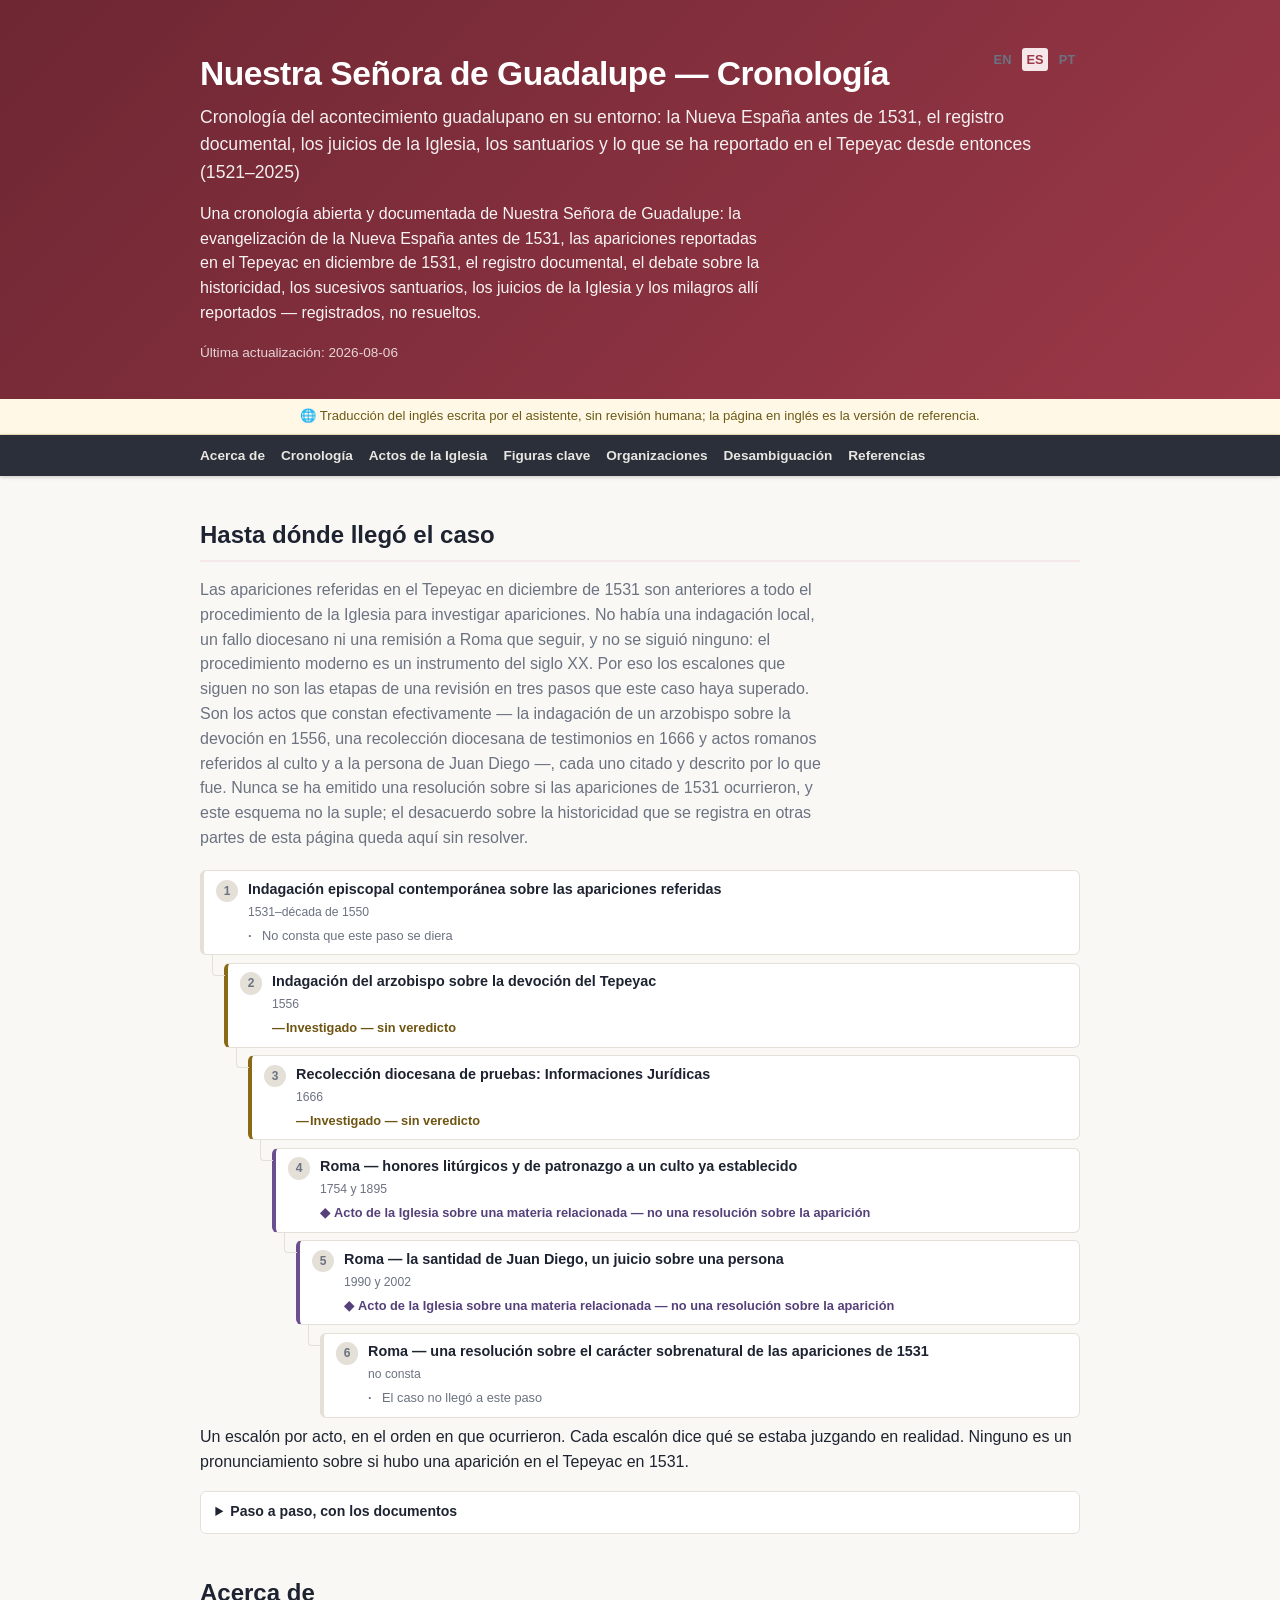
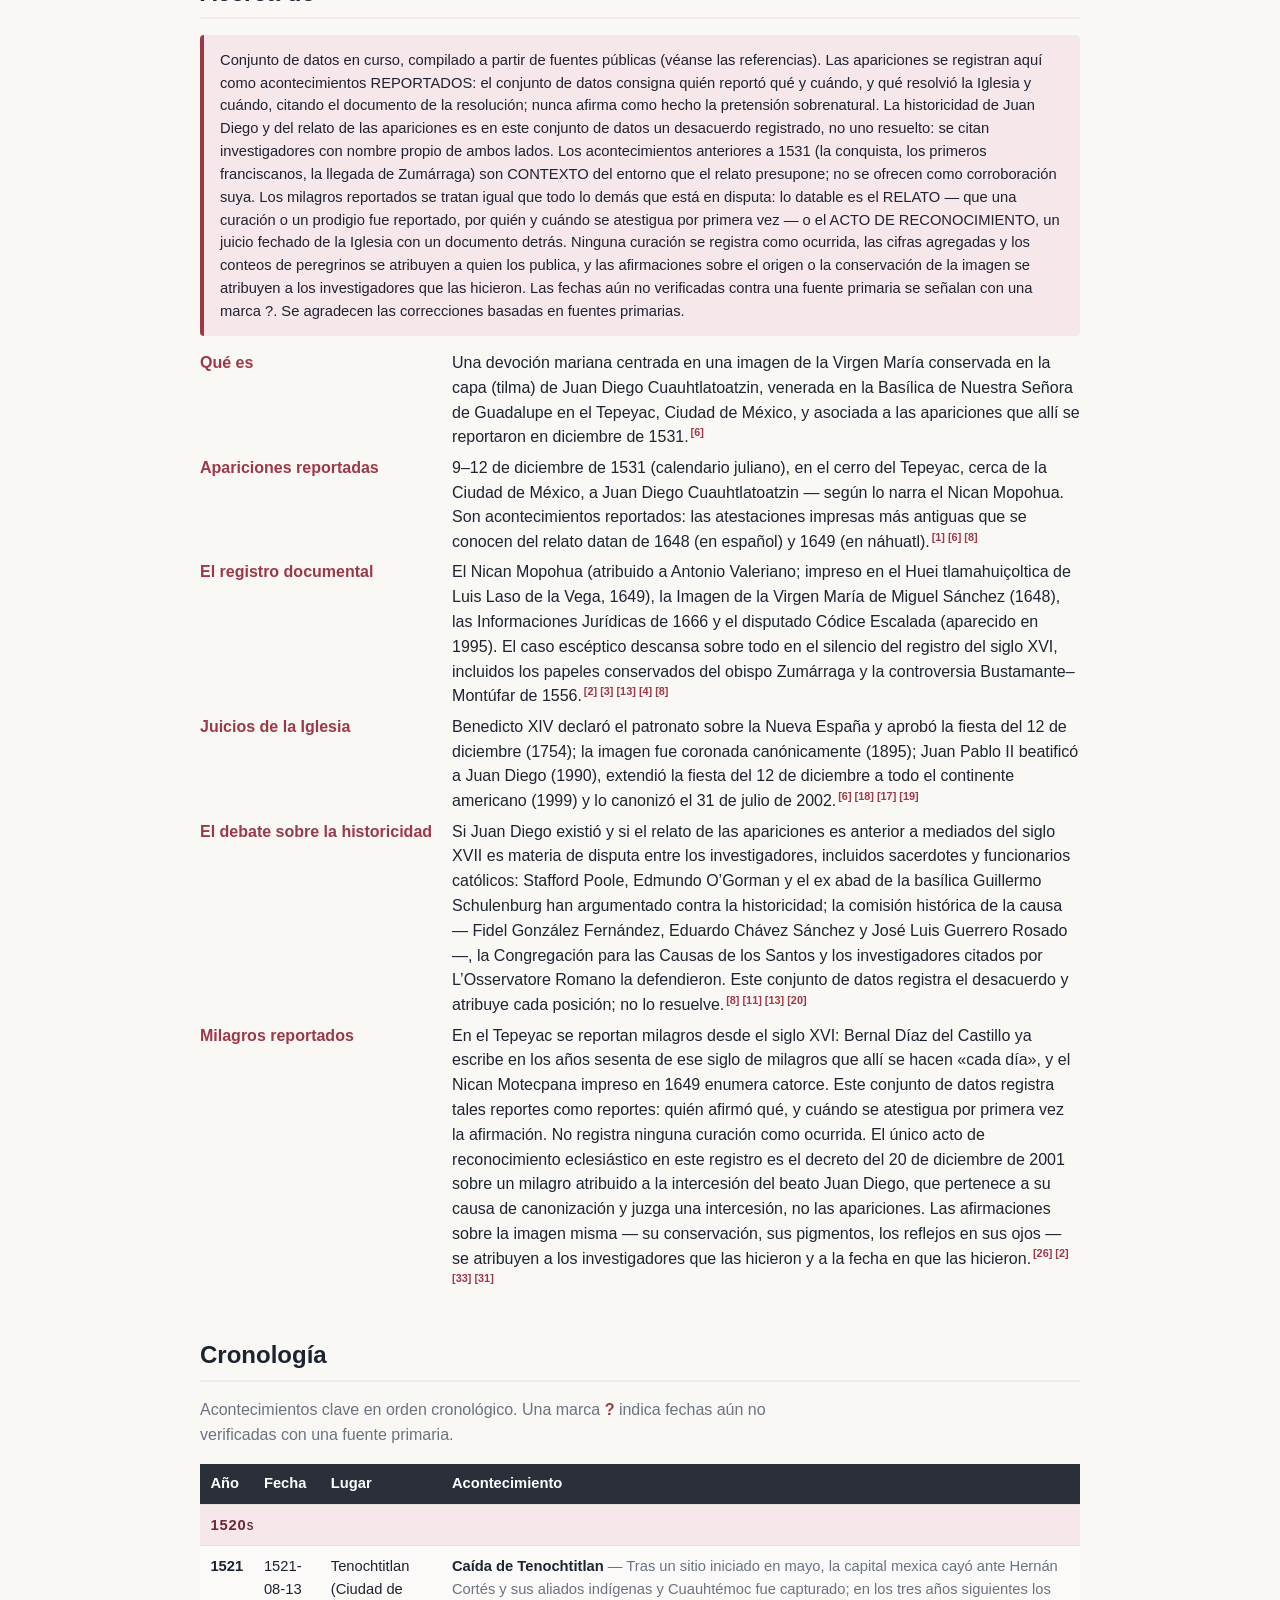
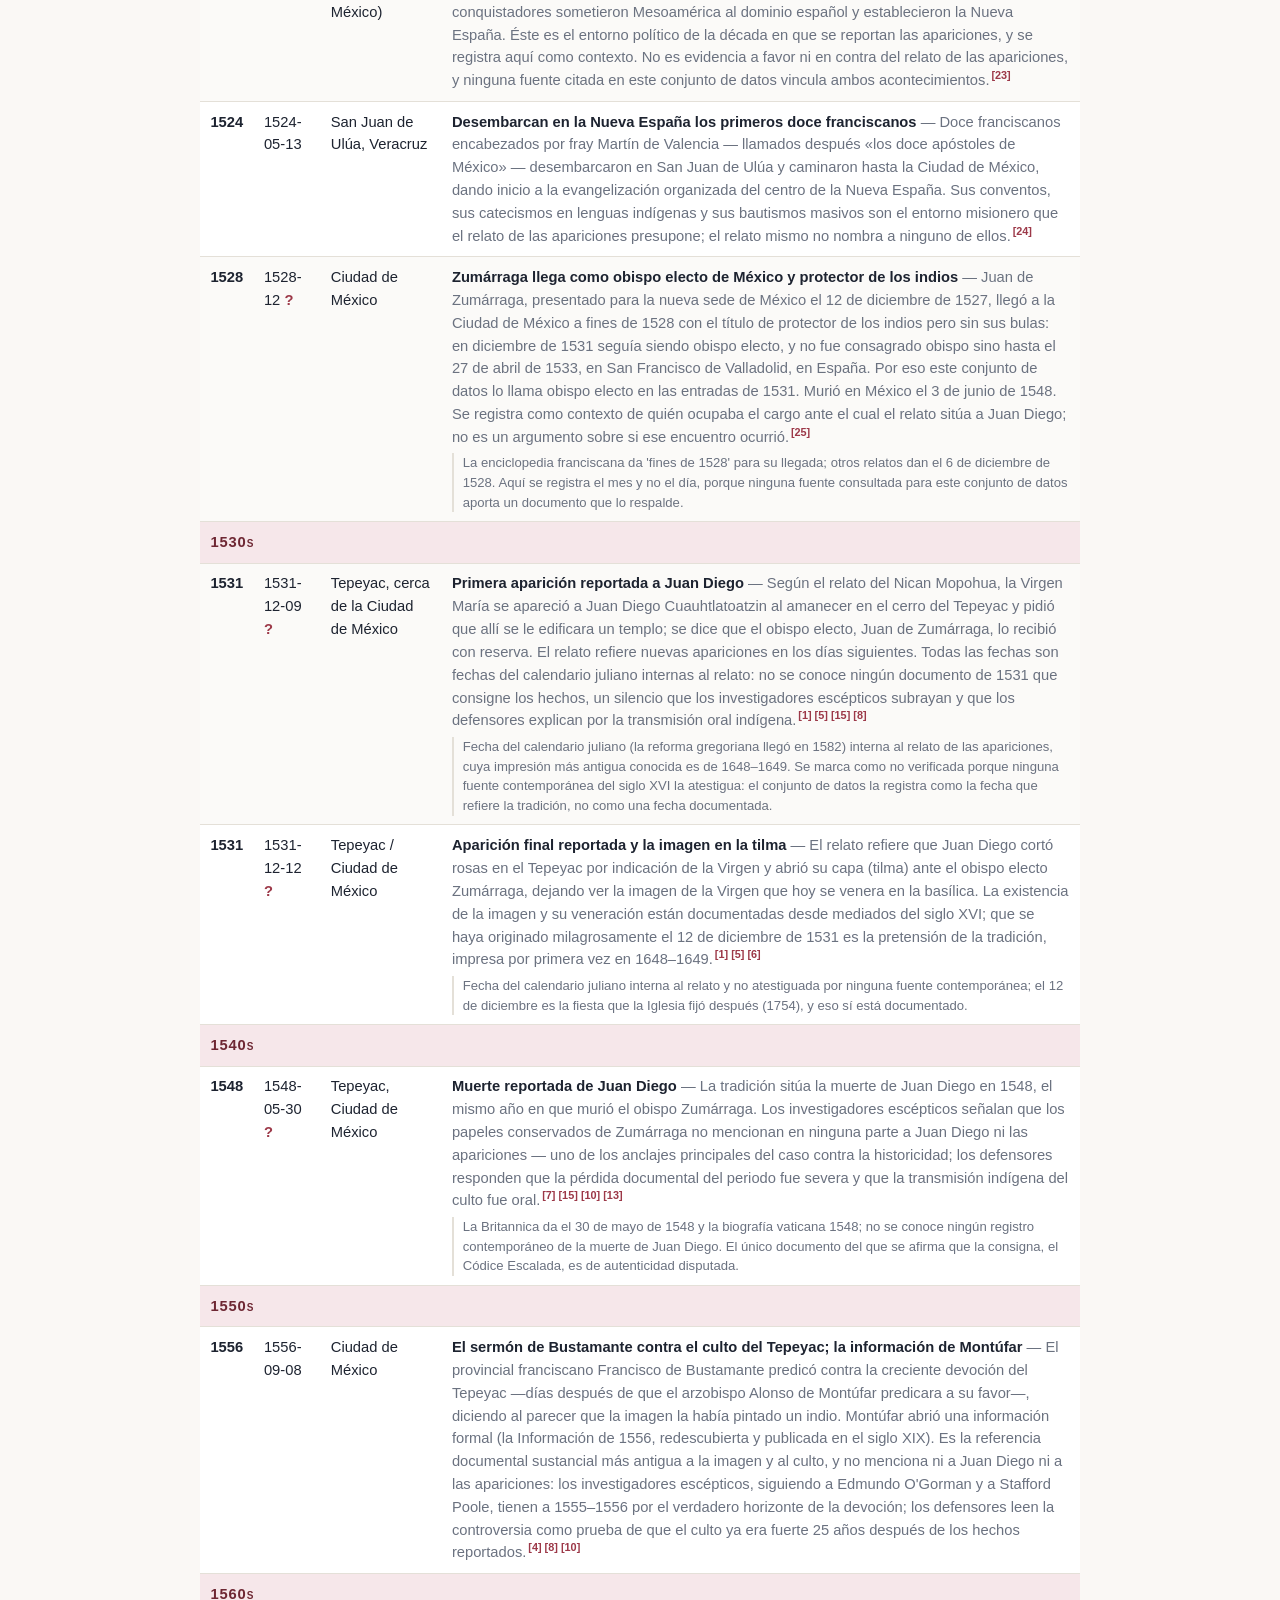
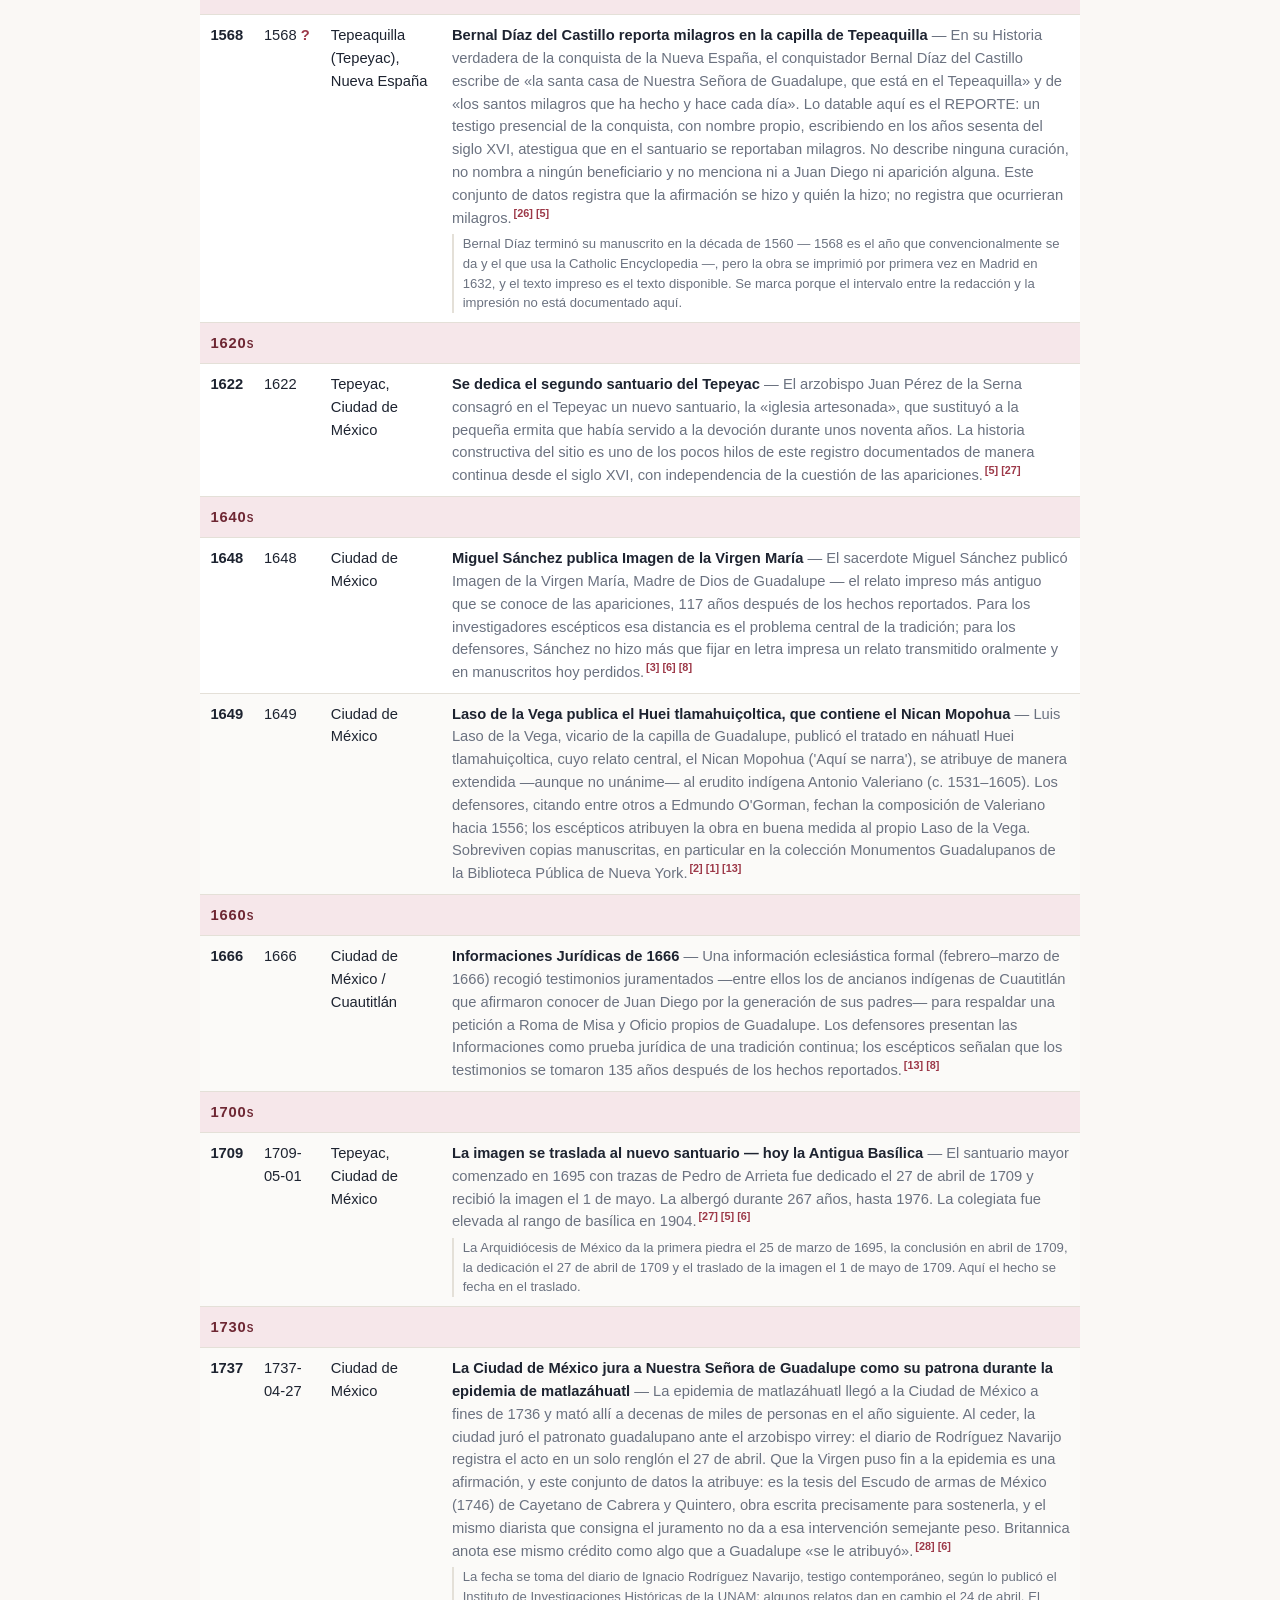
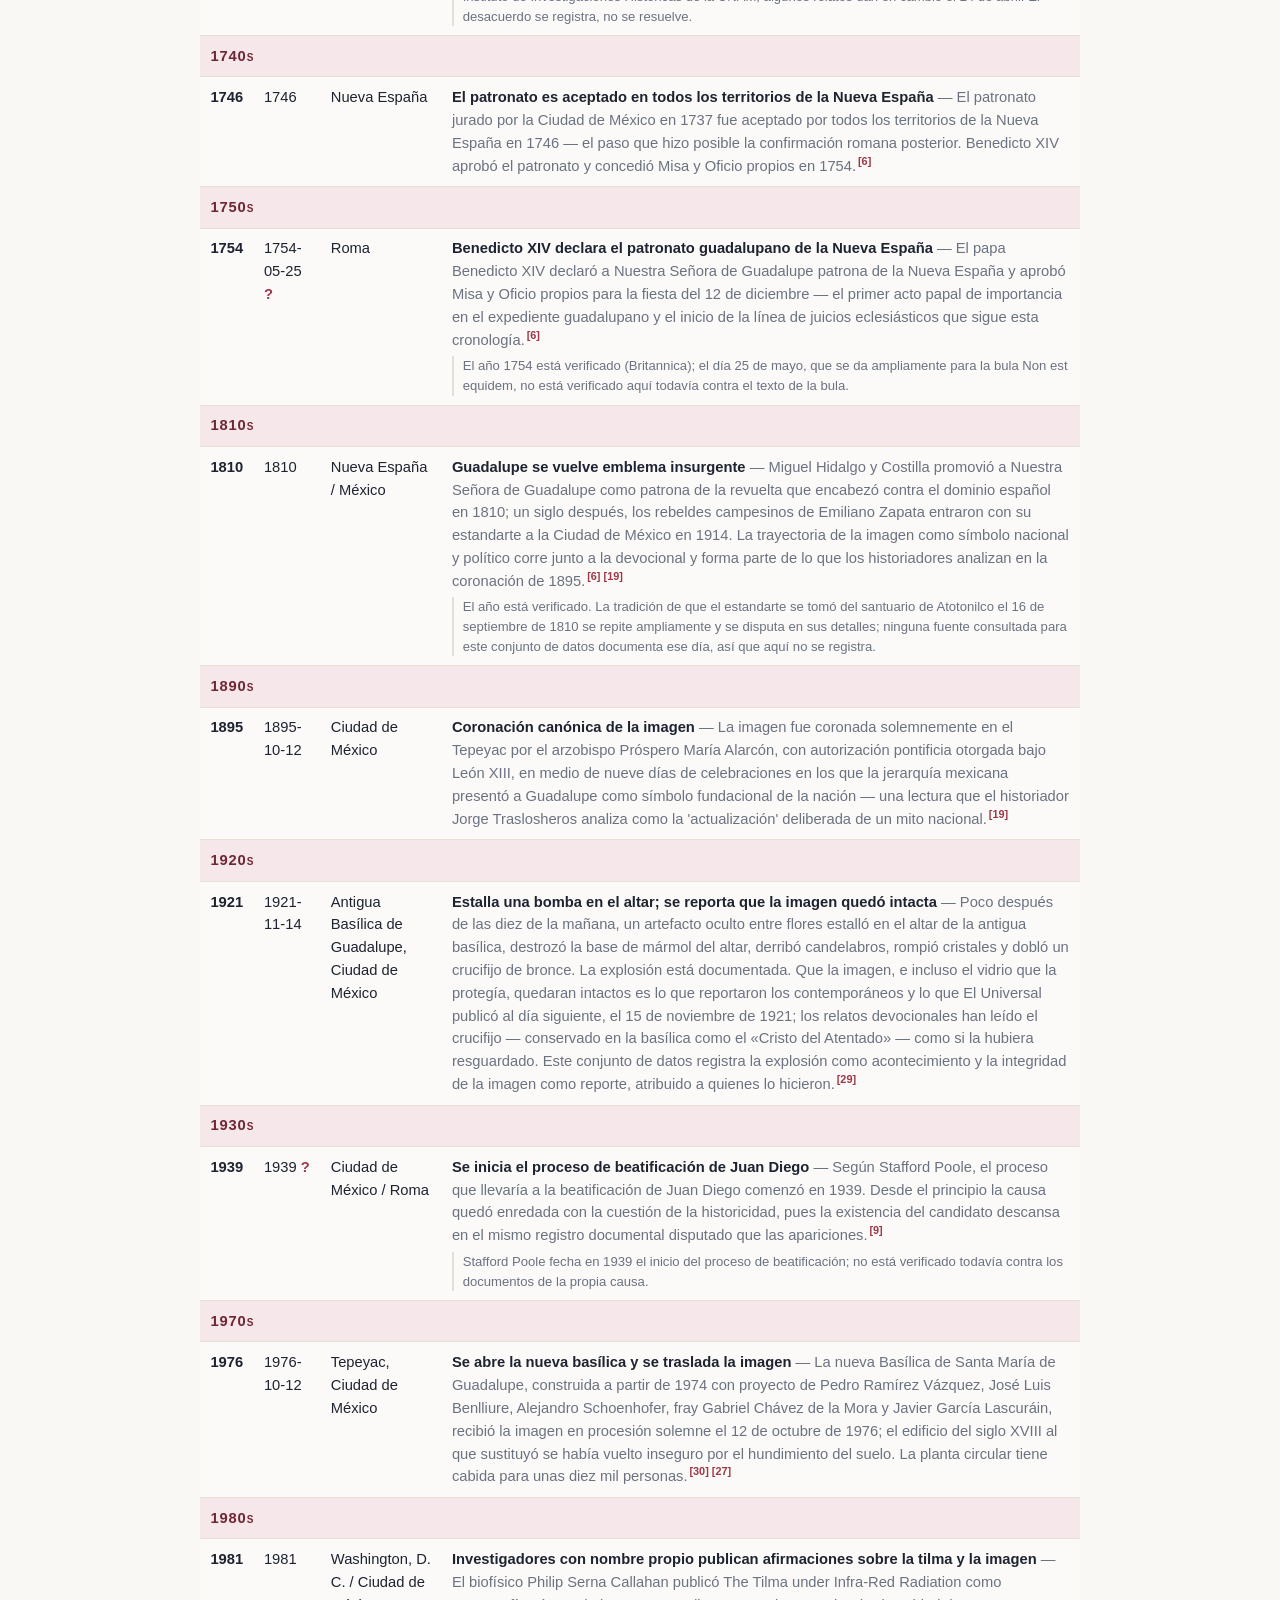
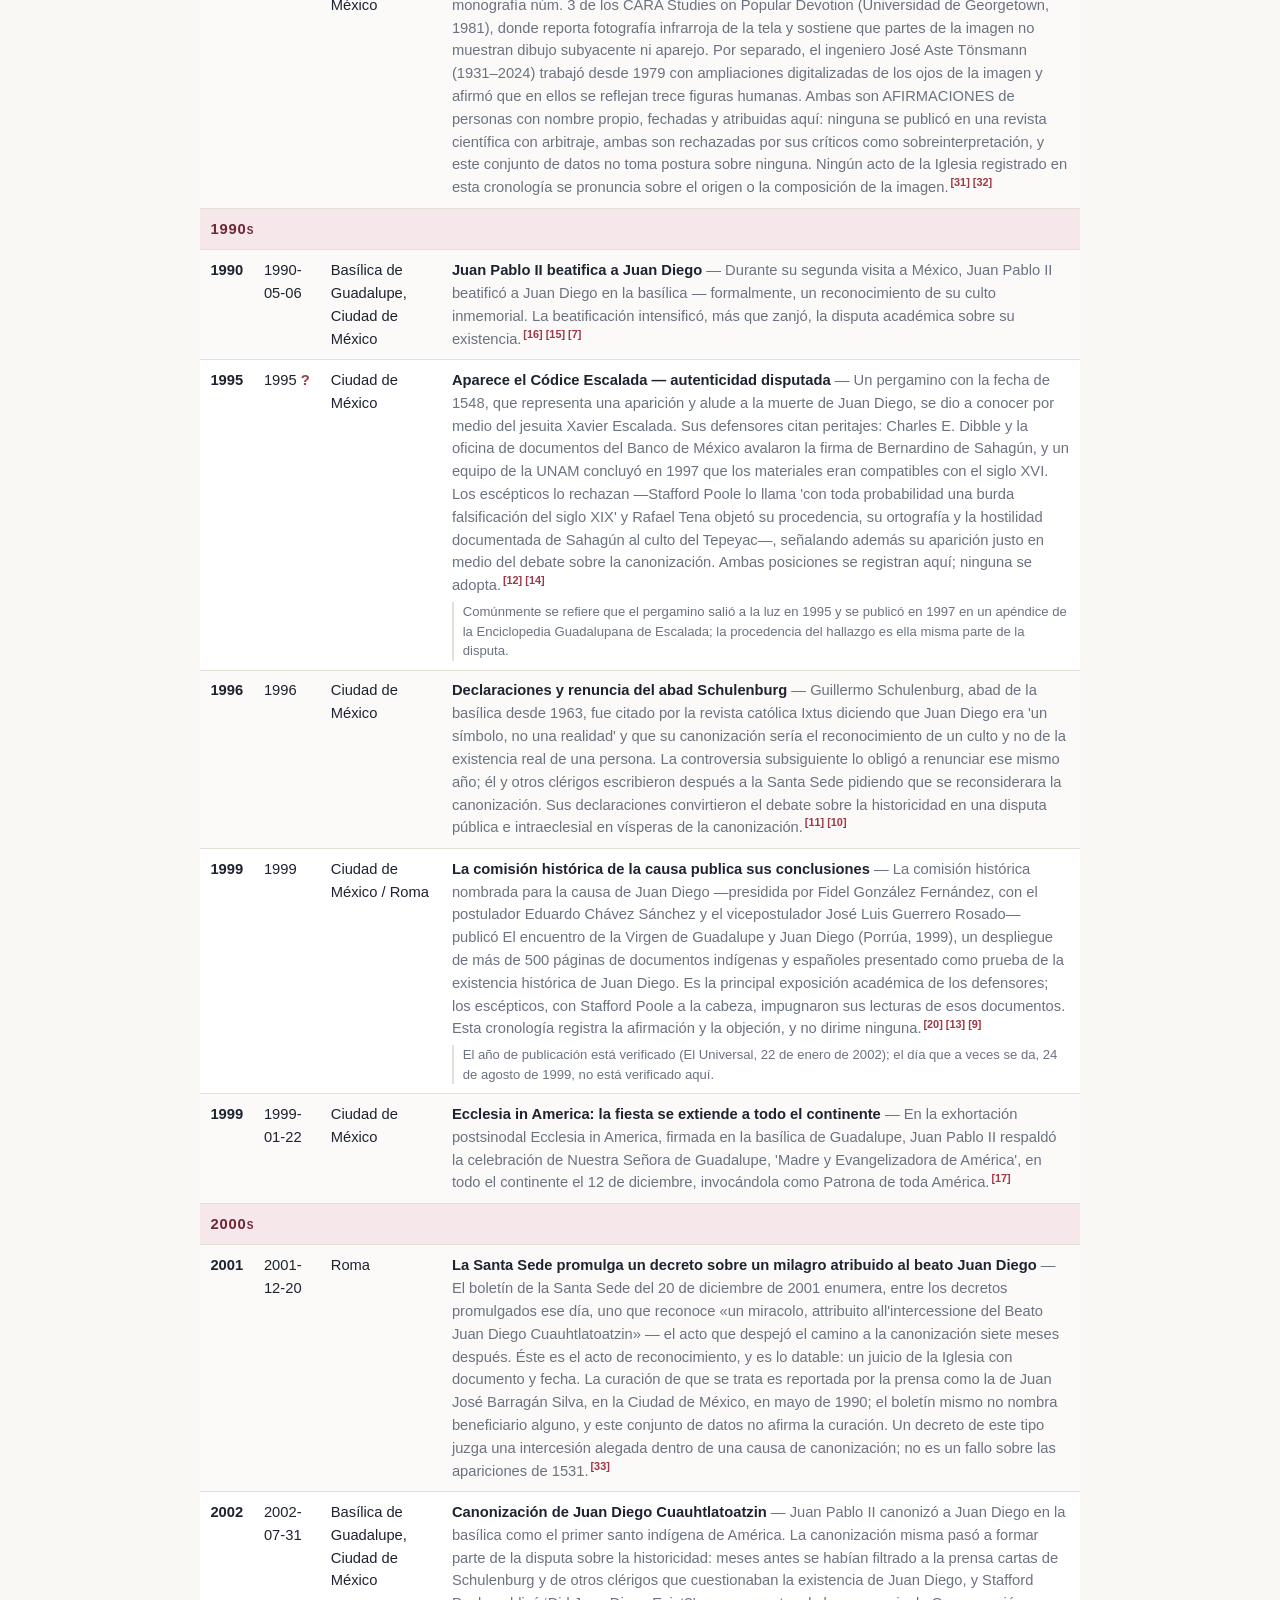
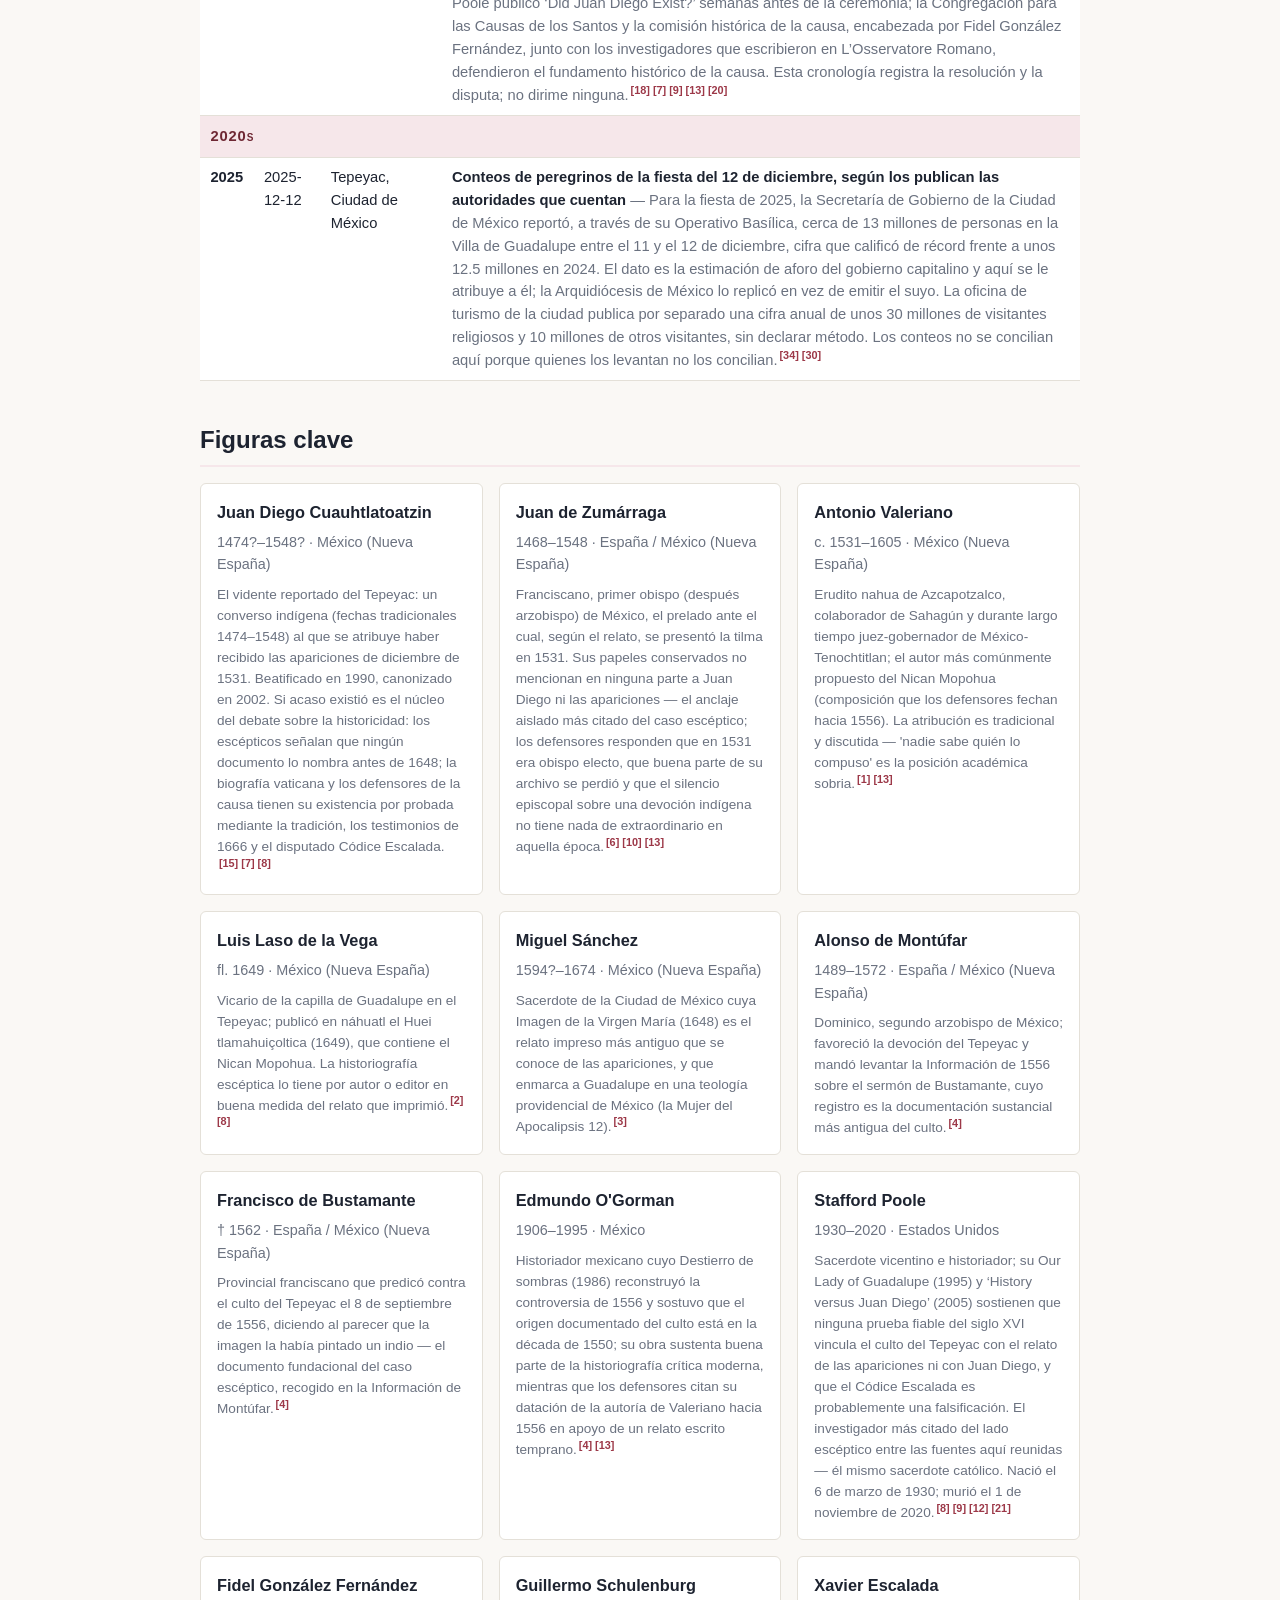
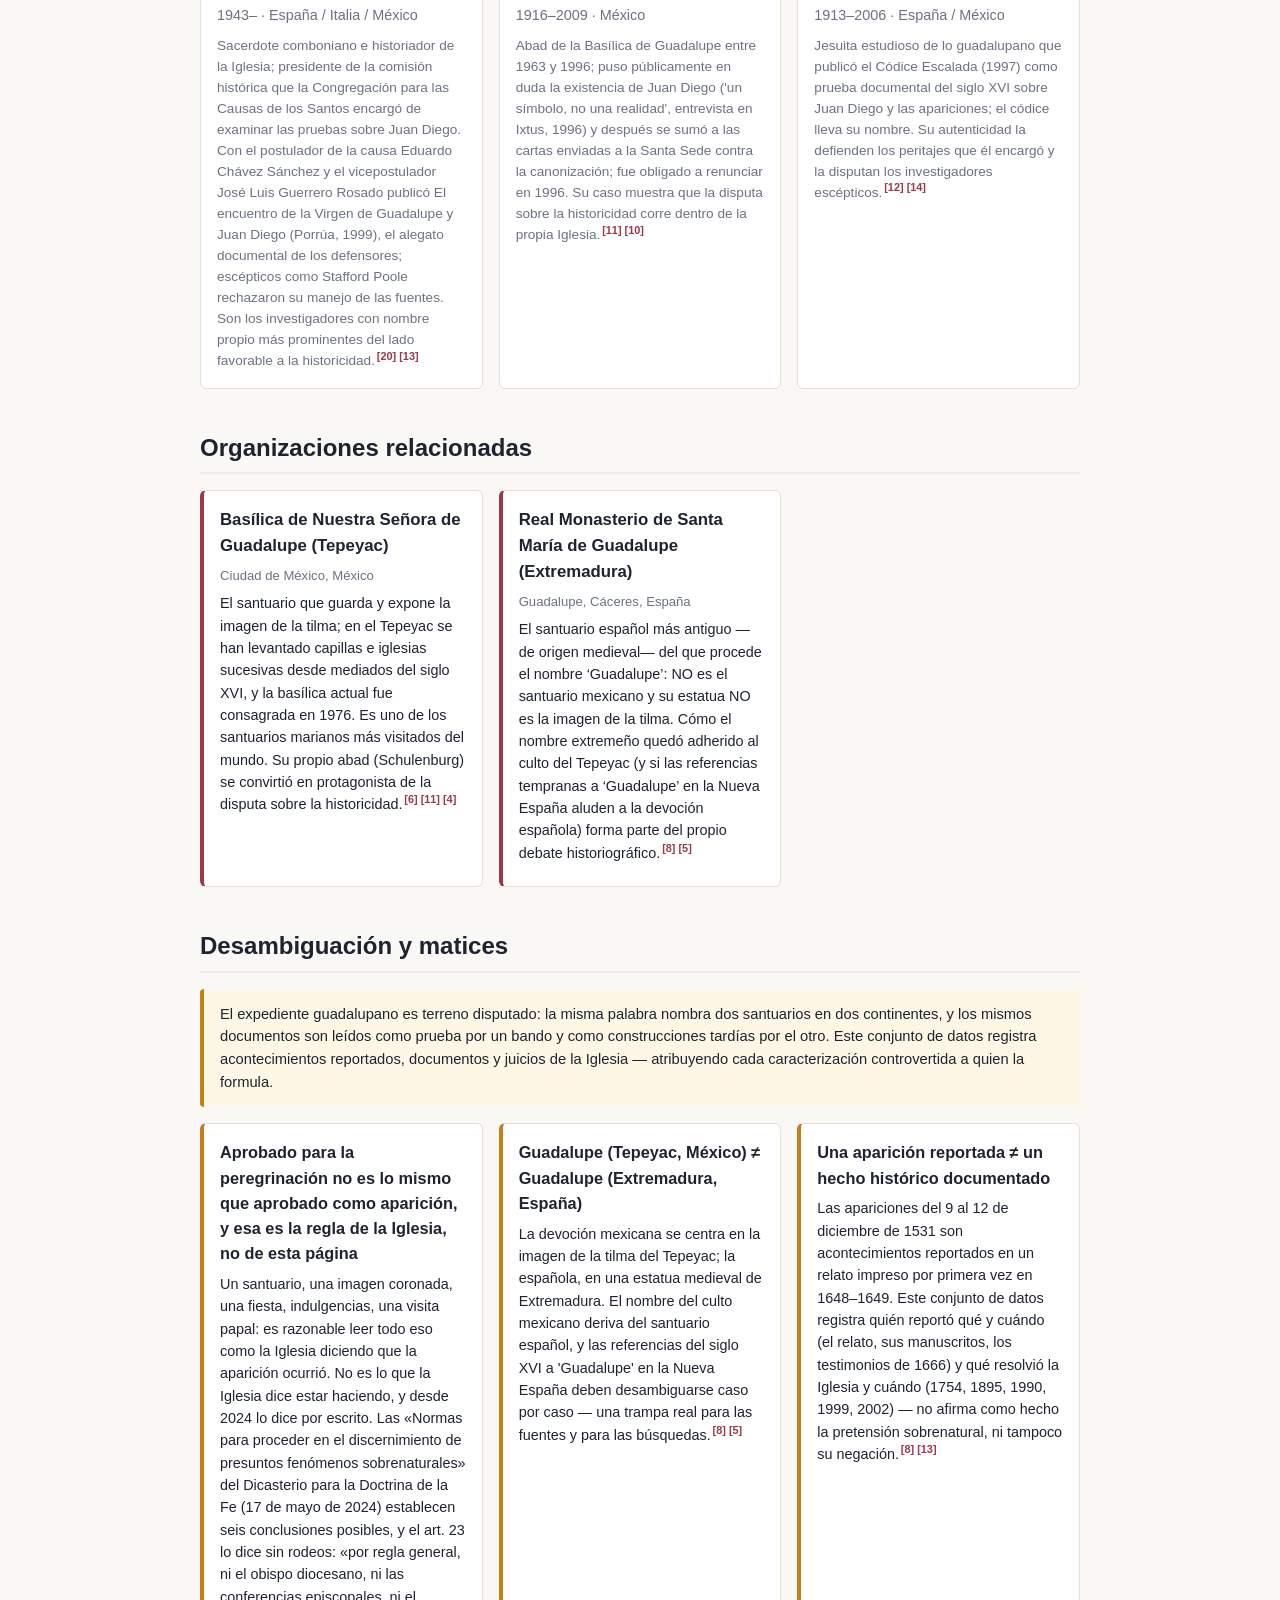
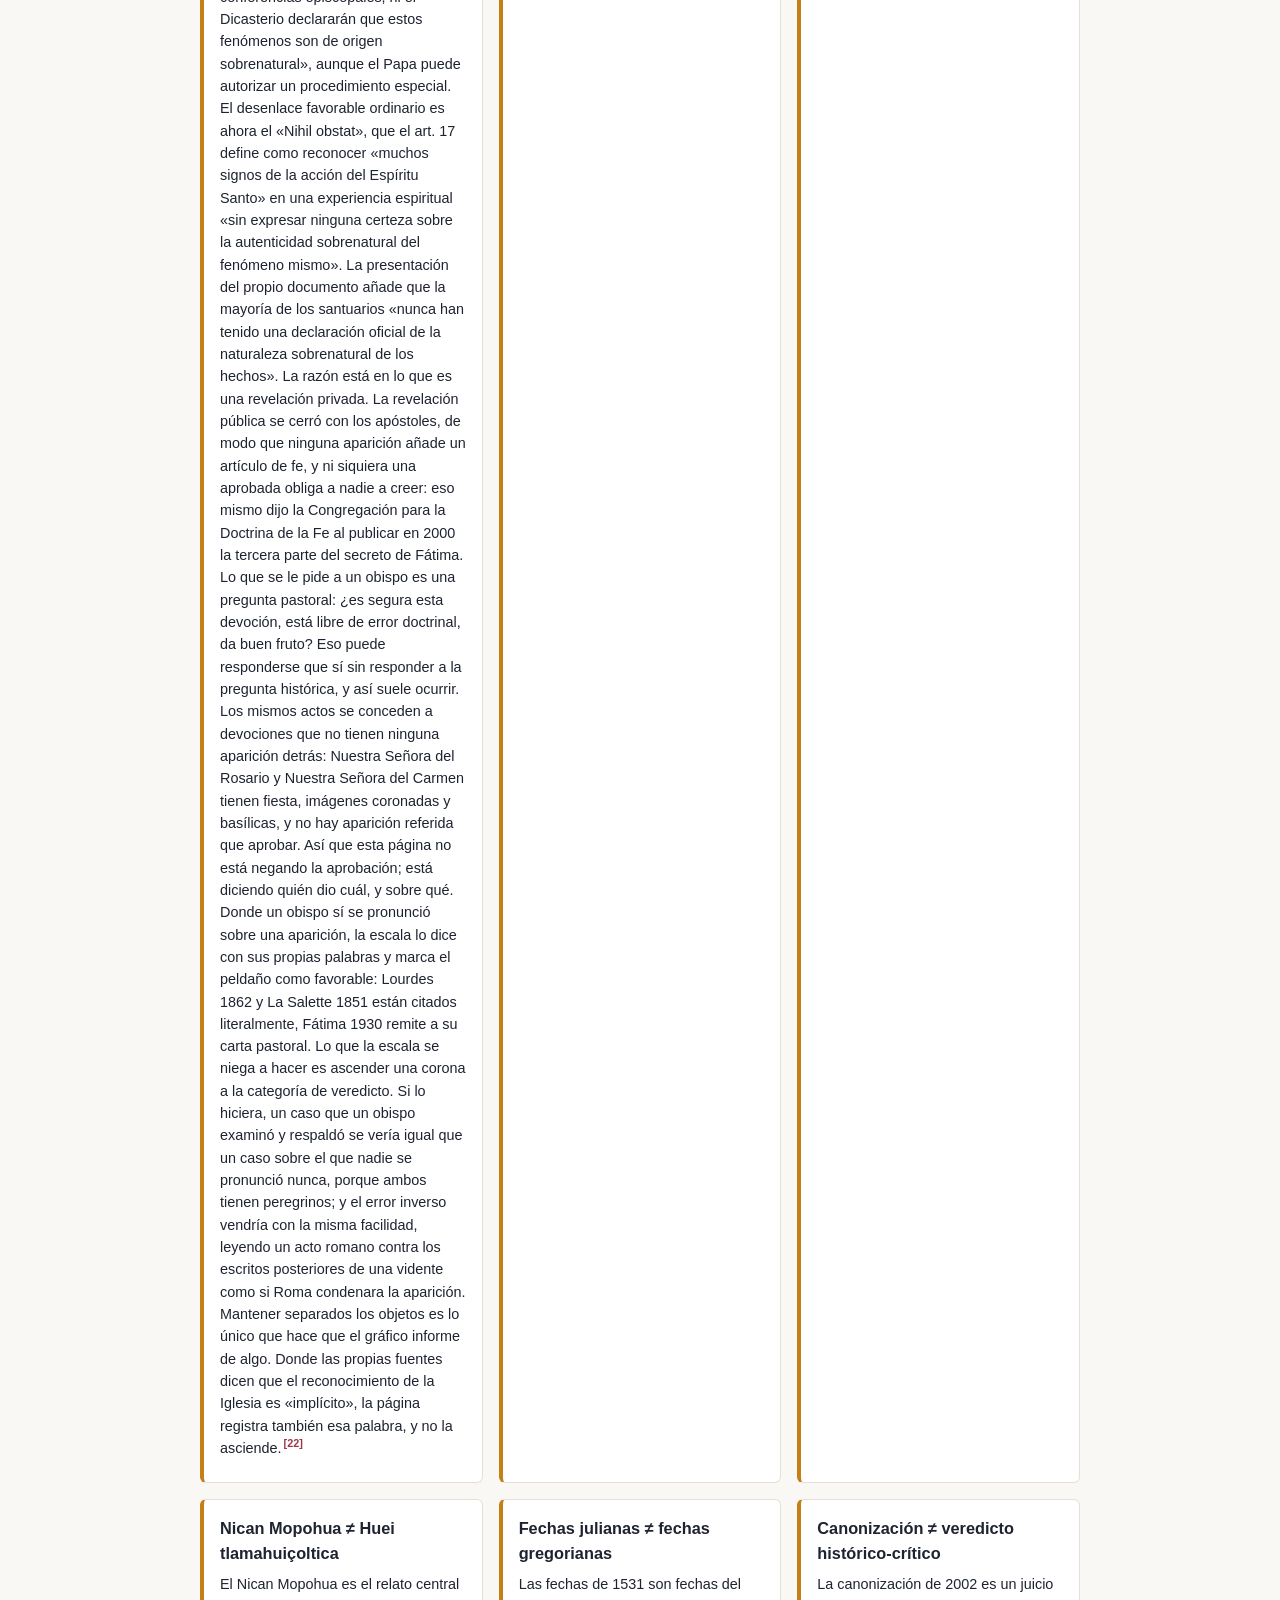
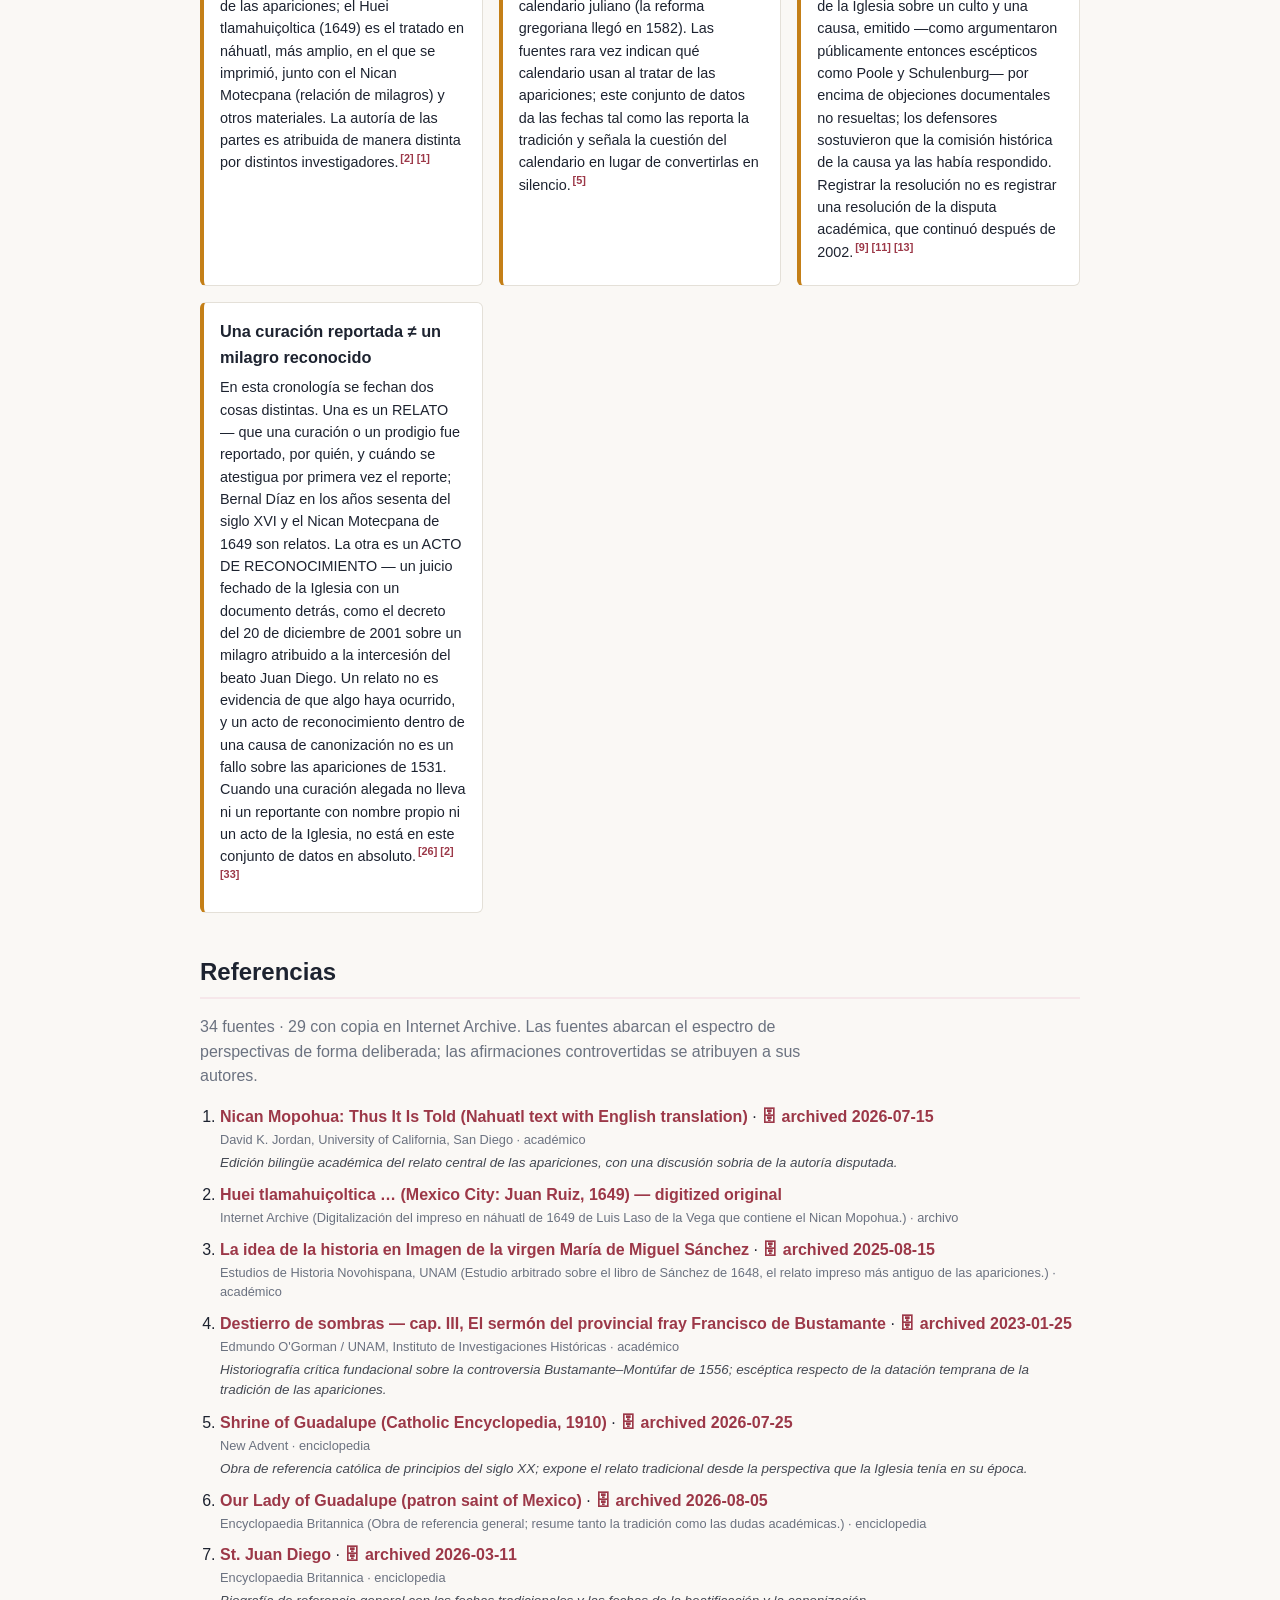
==== commit 2220835a: "Wayback: refresh data/archives.json (scheduled preservation run)" ====
--- a/docs/es/index.html
+++ b/docs/es/index.html
@@ -591,7 +591,7 @@
 
     <section id="references">
       <h2>Referencias</h2>
-      <p class="section-intro">34 fuentes · 28 con copia en Internet Archive. Las fuentes abarcan el
+      <p class="section-intro">34 fuentes · 29 con copia en Internet Archive. Las fuentes abarcan el
       espectro de perspectivas de forma deliberada; las afirmaciones controvertidas se atribuyen a sus autores.</p>
       <ol class="references">
         <li id="ref-1">
@@ -723,7 +723,7 @@
           <span class="ref-note">Revista propia de la Arquidiócesis de México — fuente devocional e institucional, citada aquí por las fechas de construcción y dedicación de los sucesivos santuarios, que da con precisión.</span>
         </li>
         <li id="ref-28">
-          <a href="https://historicas.unam.mx/comunicacion-publica/proyectos-especiales/remedios-contra-matlazahuatl" rel="noopener noreferrer" target="_blank">Remedios contra el matlazáhuatl de 1737</a>
+          <a href="https://historicas.unam.mx/comunicacion-publica/proyectos-especiales/remedios-contra-matlazahuatl" rel="noopener noreferrer" target="_blank">Remedios contra el matlazáhuatl de 1737</a> · <a class="archive-link" href="https://web.archive.org/web/20260123110606/https://historicas.unam.mx/comunicacion-publica/proyectos-especiales/remedios-contra-matlazahuatl" rel="noopener noreferrer" target="_blank">🗄 archived 2026-01-23</a>
           <span class="ref-meta">Instituto de Investigaciones Históricas, UNAM · académico</span>
           <span class="ref-note">Instituto universitario de investigación que presenta la epidemia a través de un diario contemporáneo (el de Ignacio Rodríguez Navarijo) — fecha el juramento del patronato a partir de ese diario y contrasta el renglón único del diarista con el relato centrado en el milagro de Cabrera y Quintero (1746).</span>
         </li>
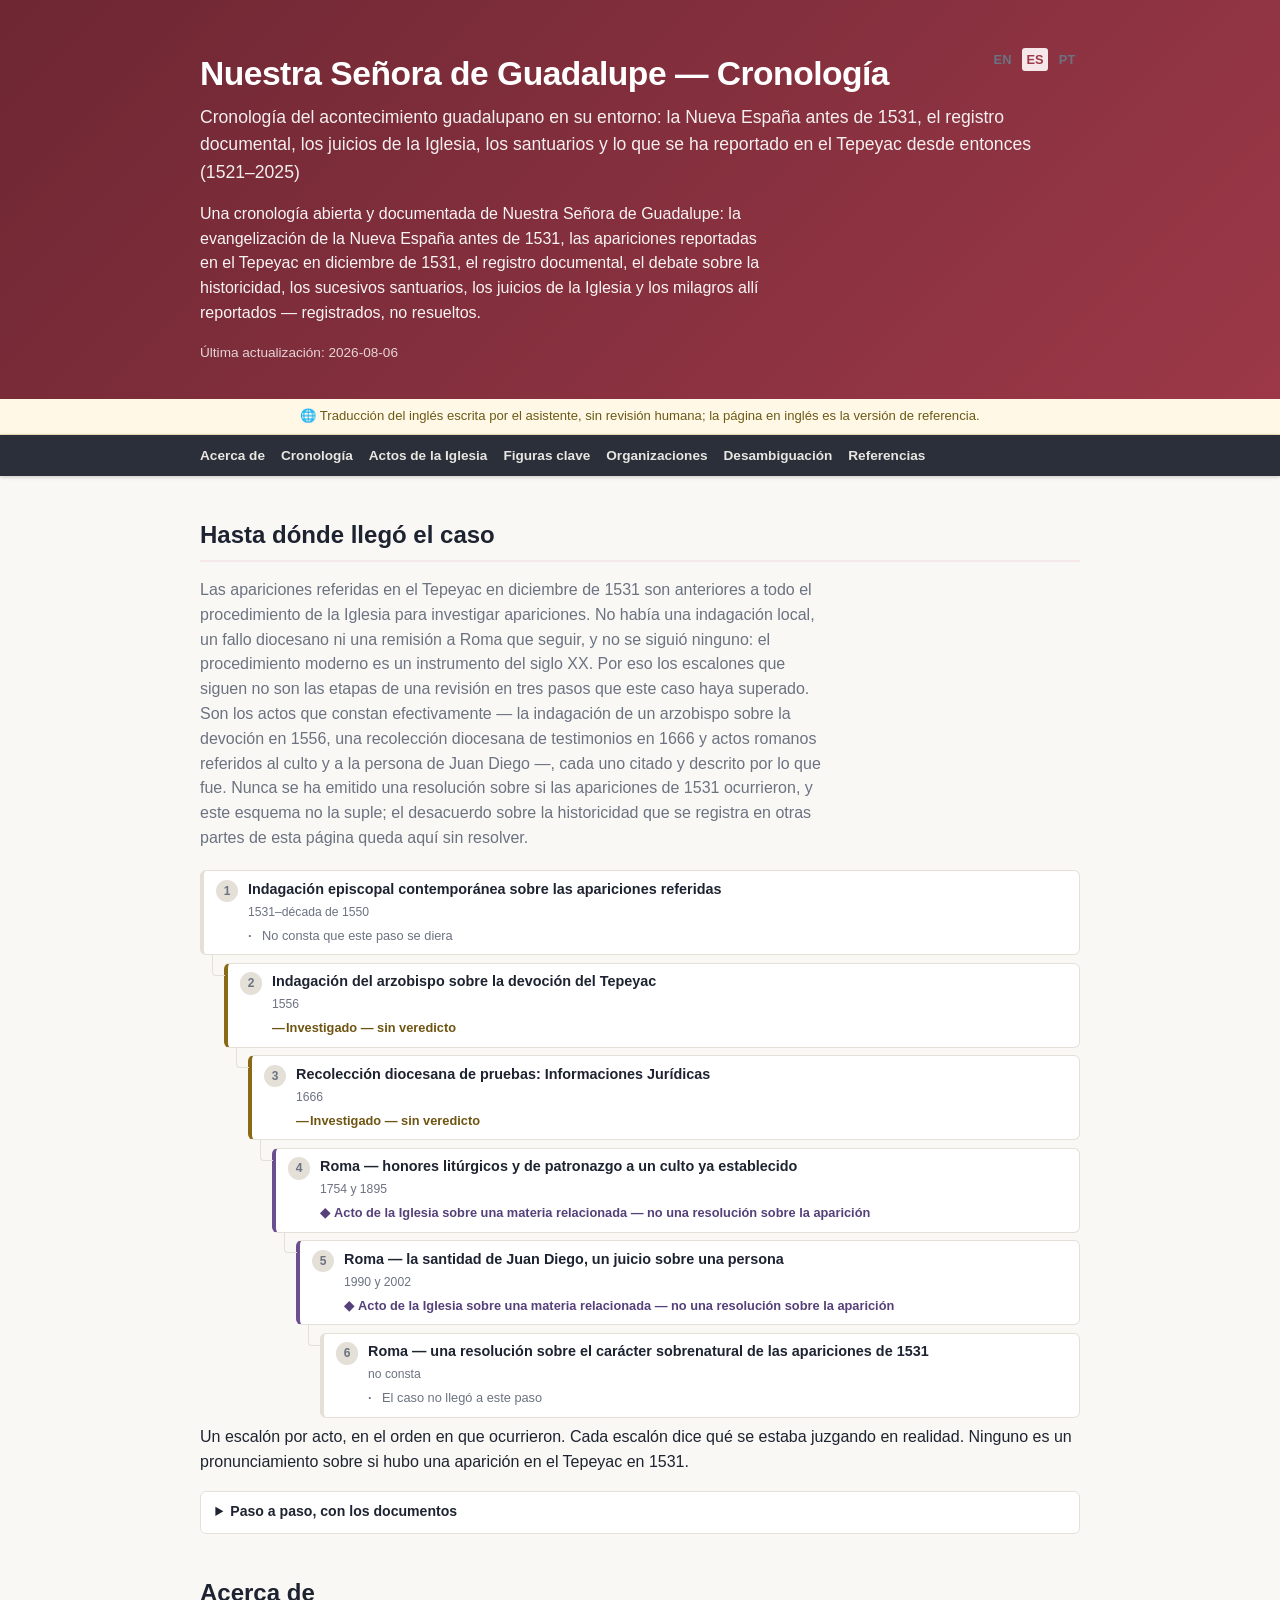
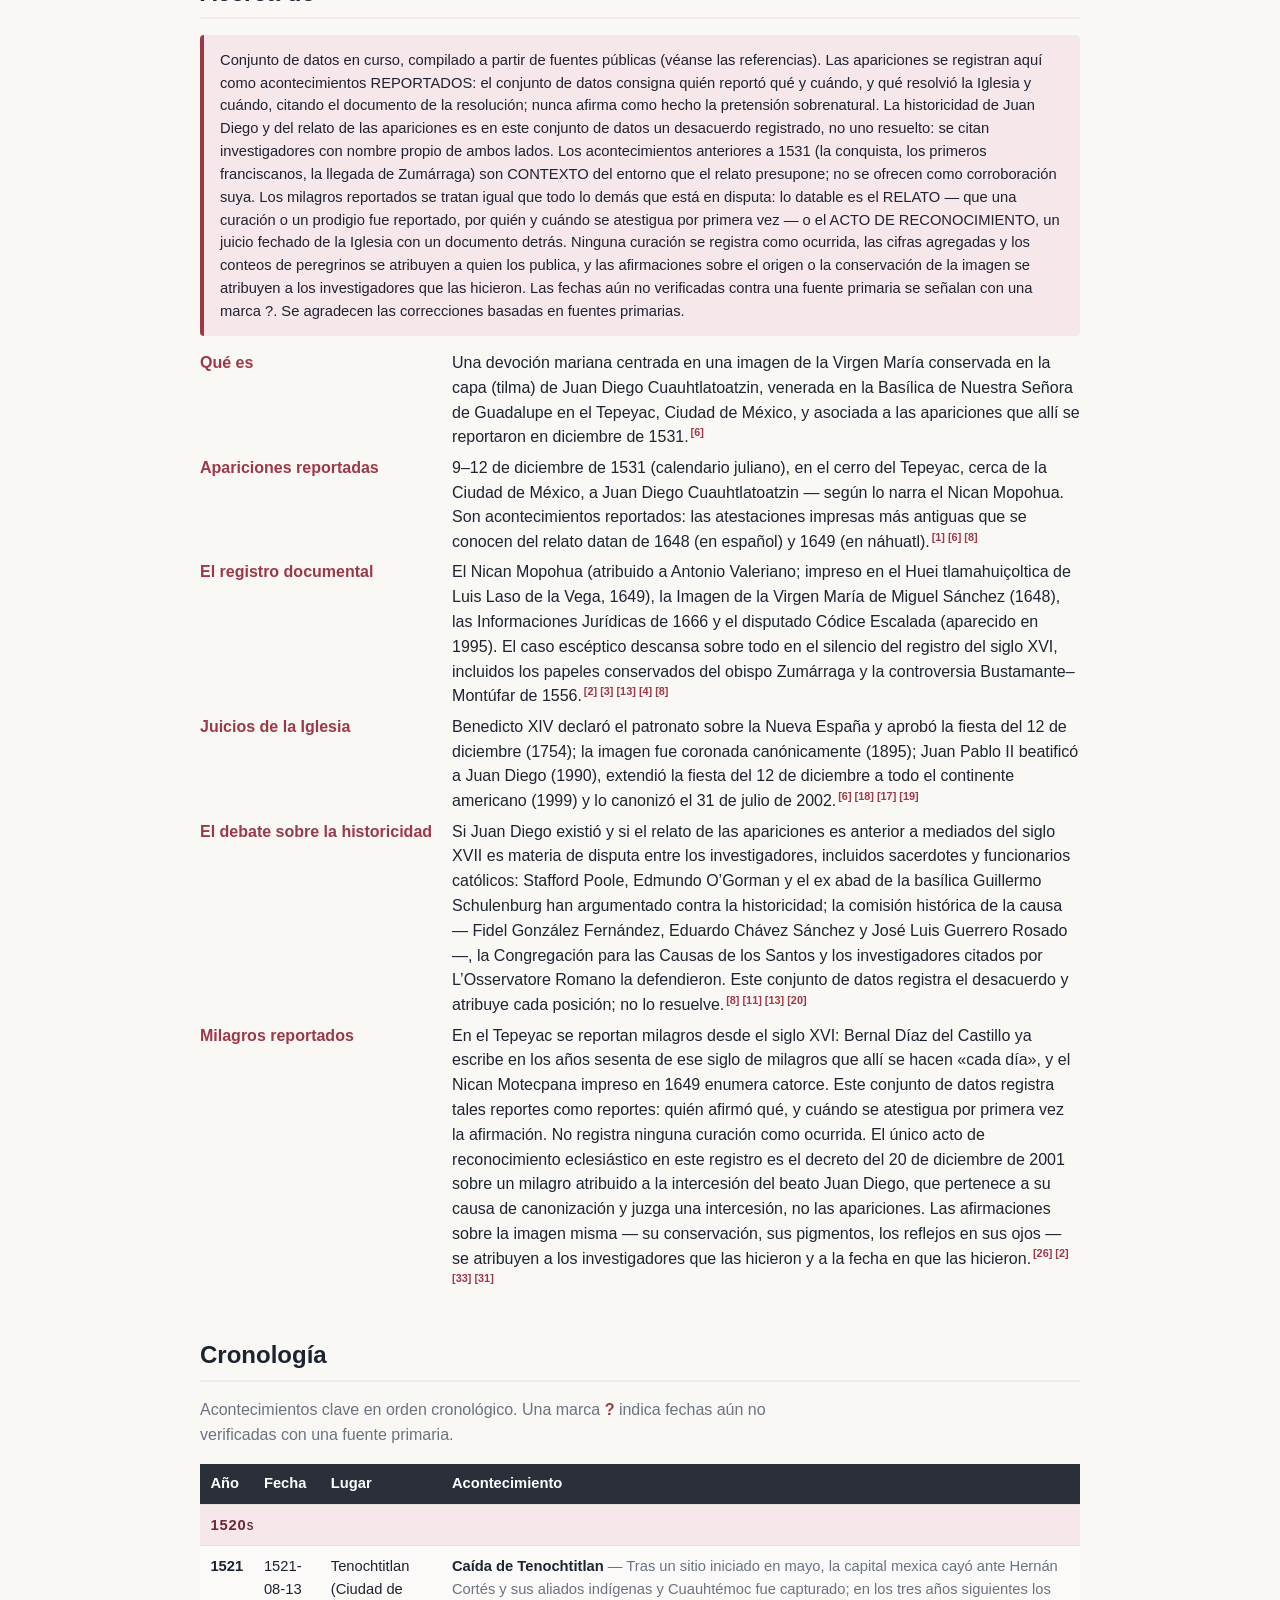
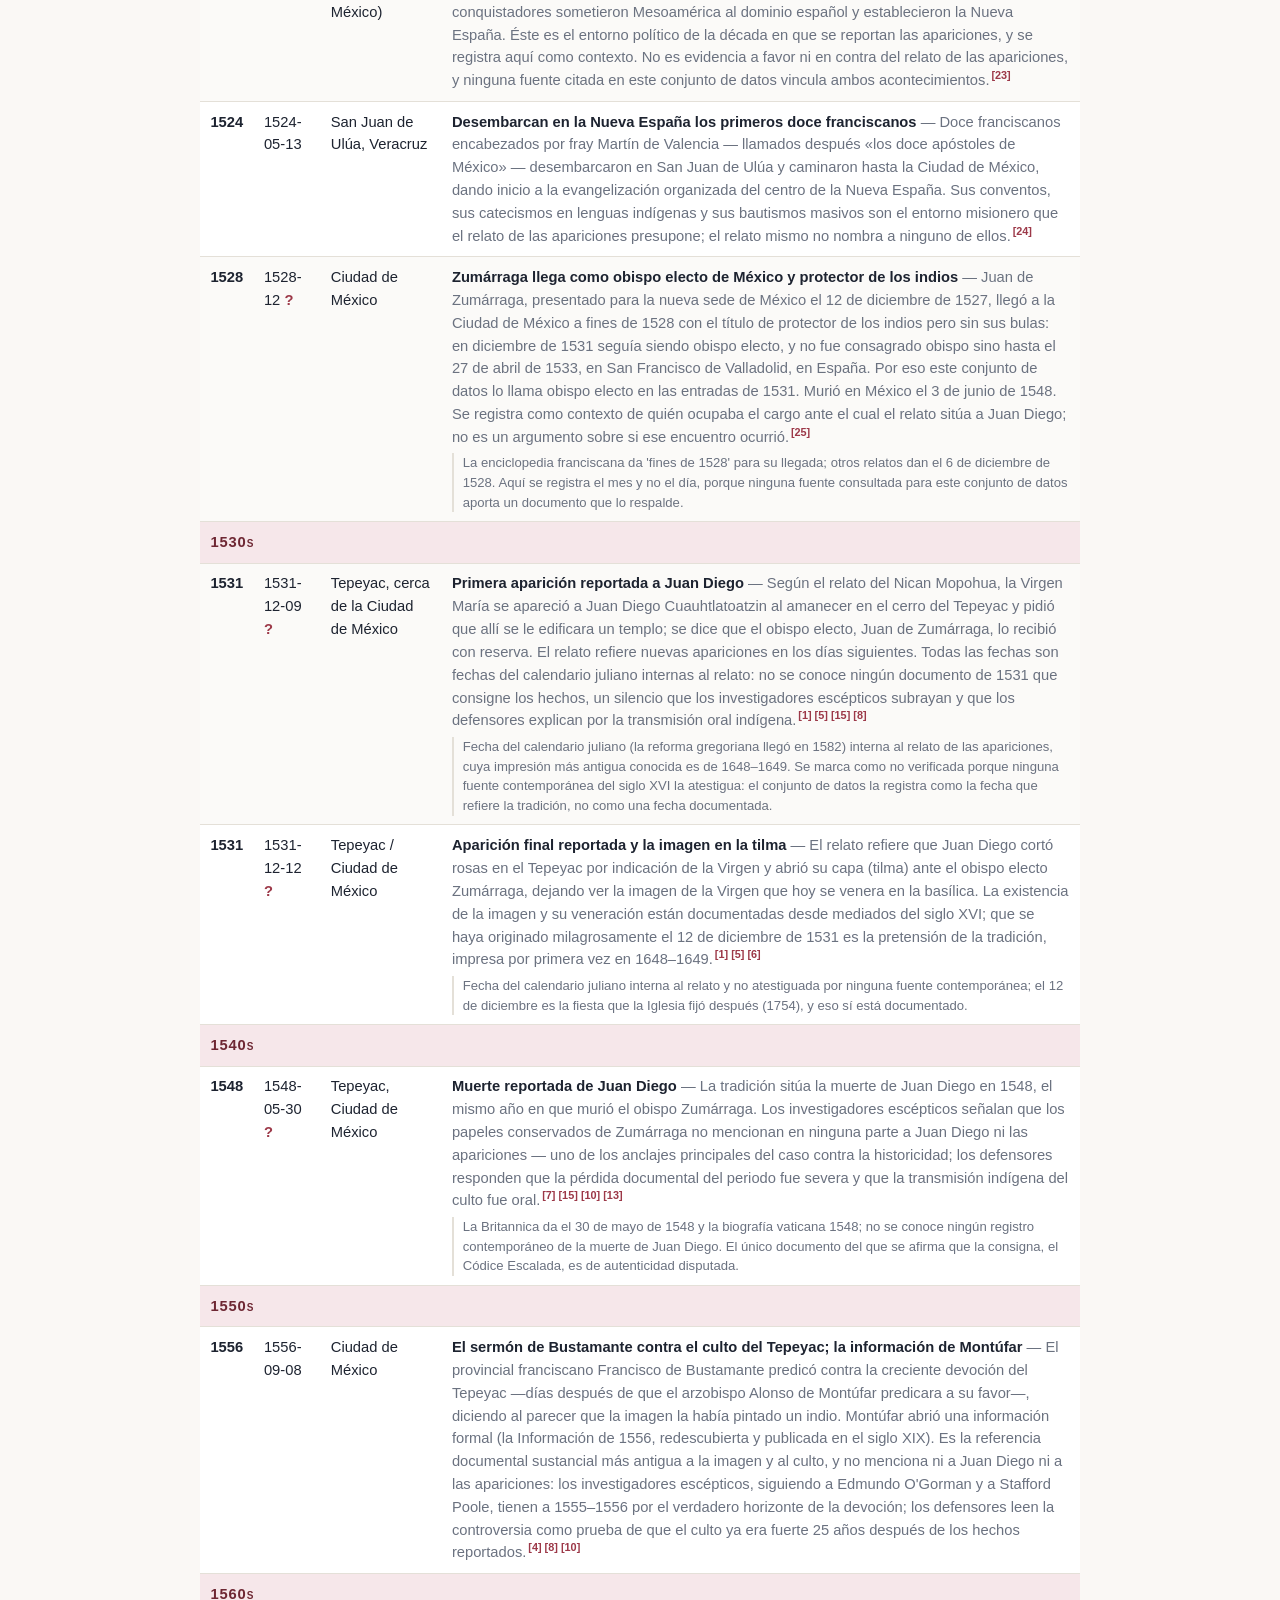
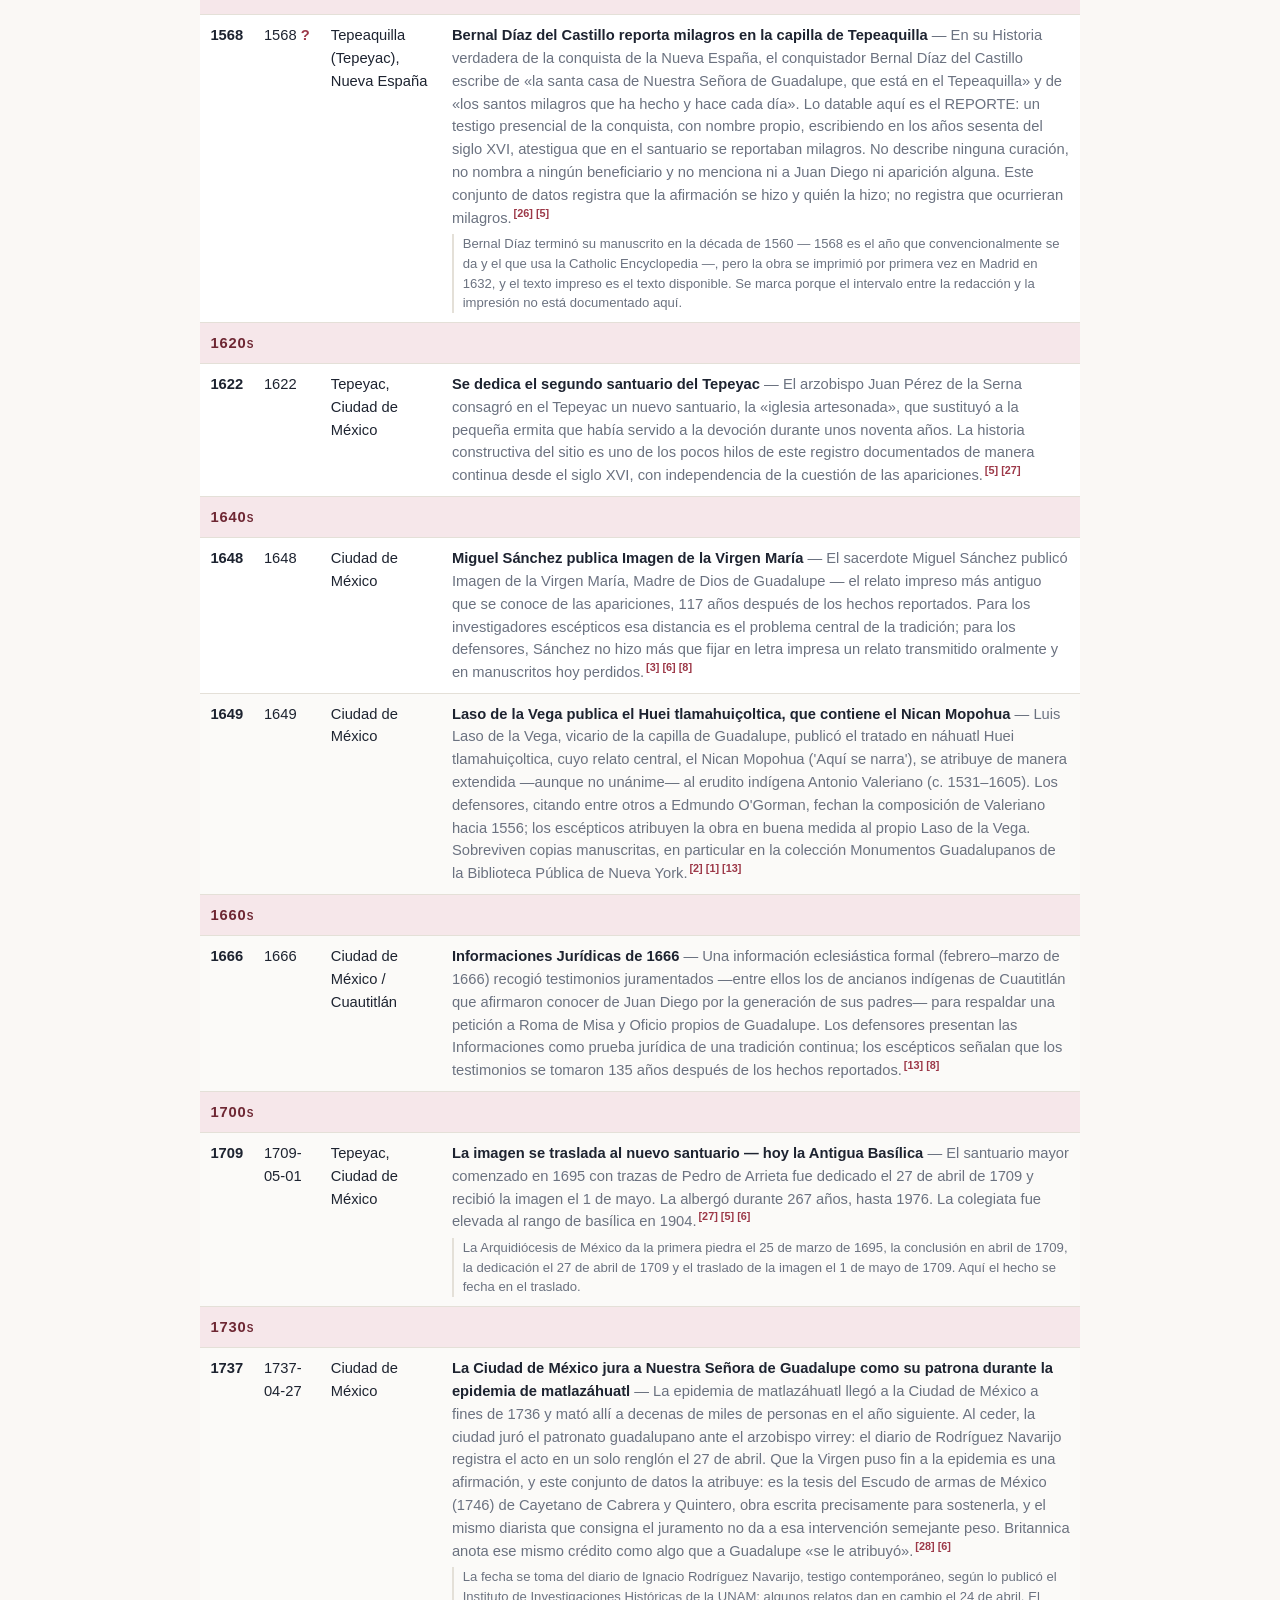
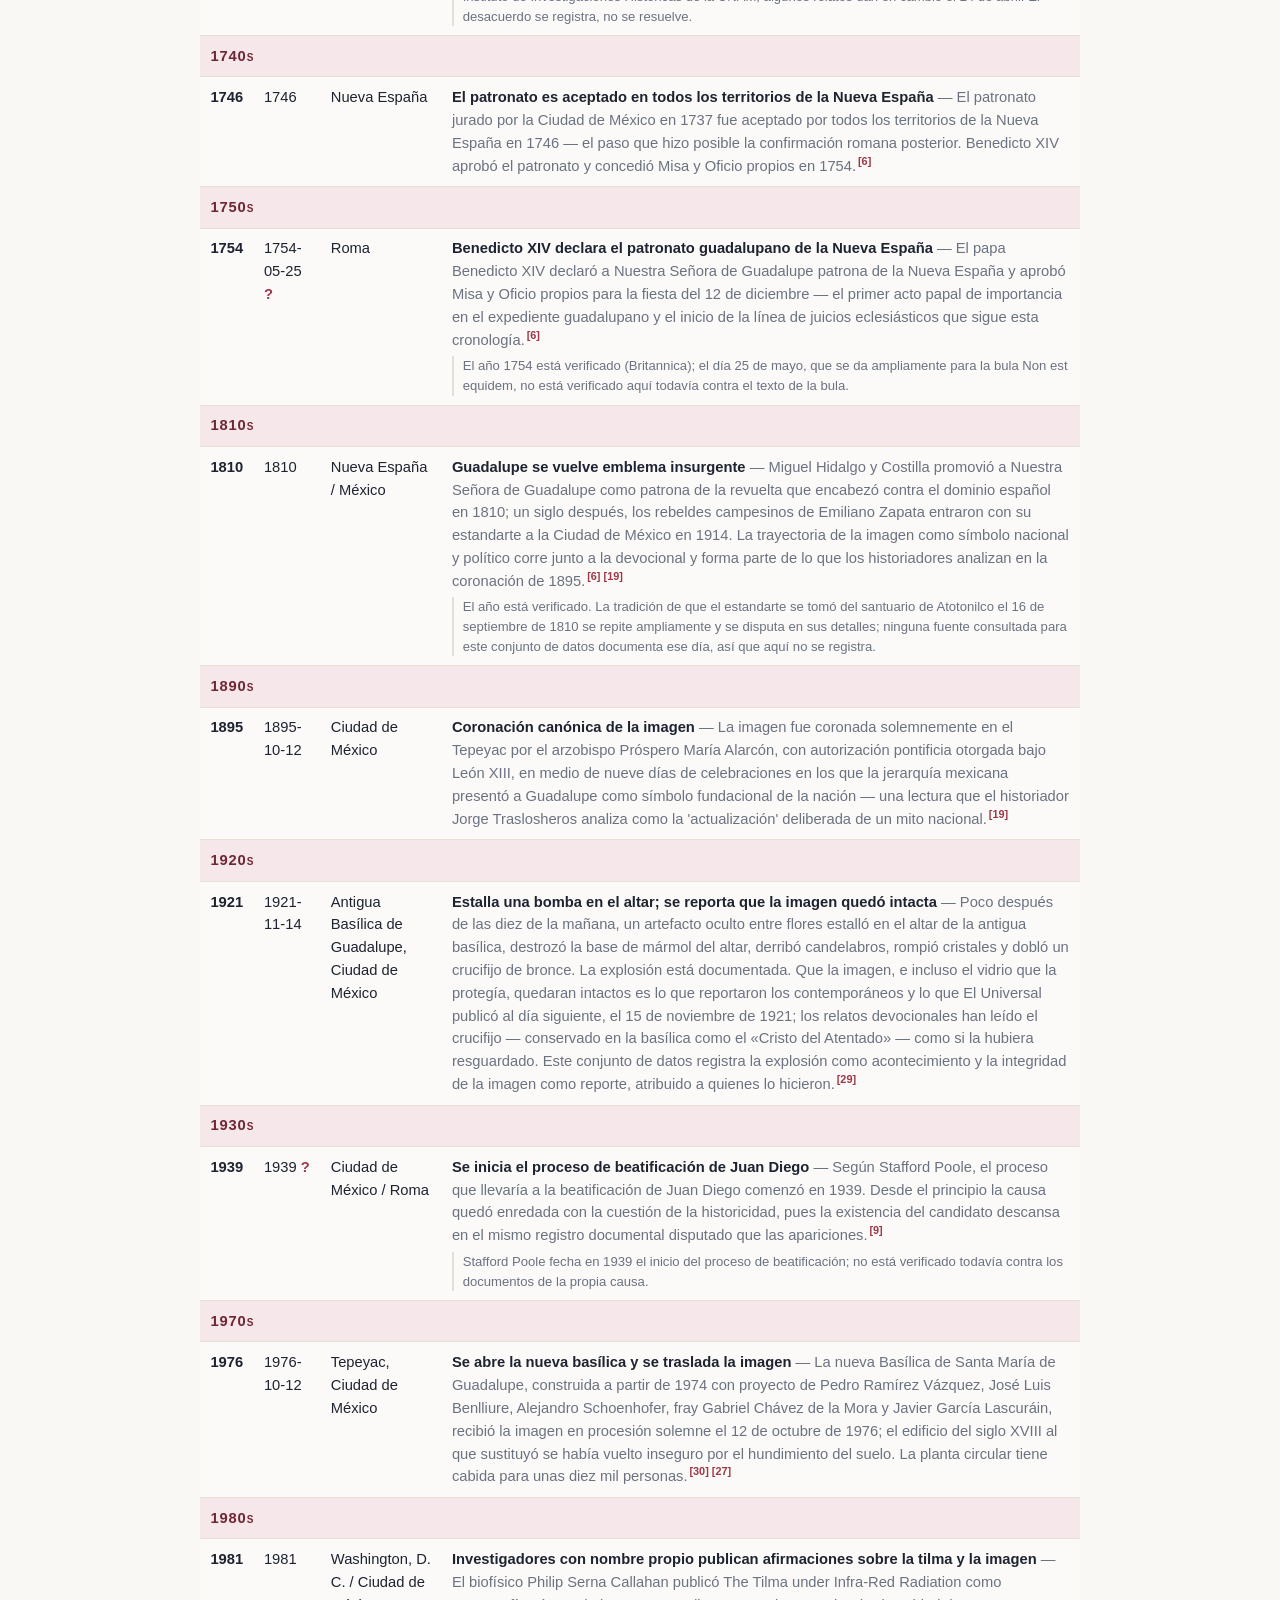
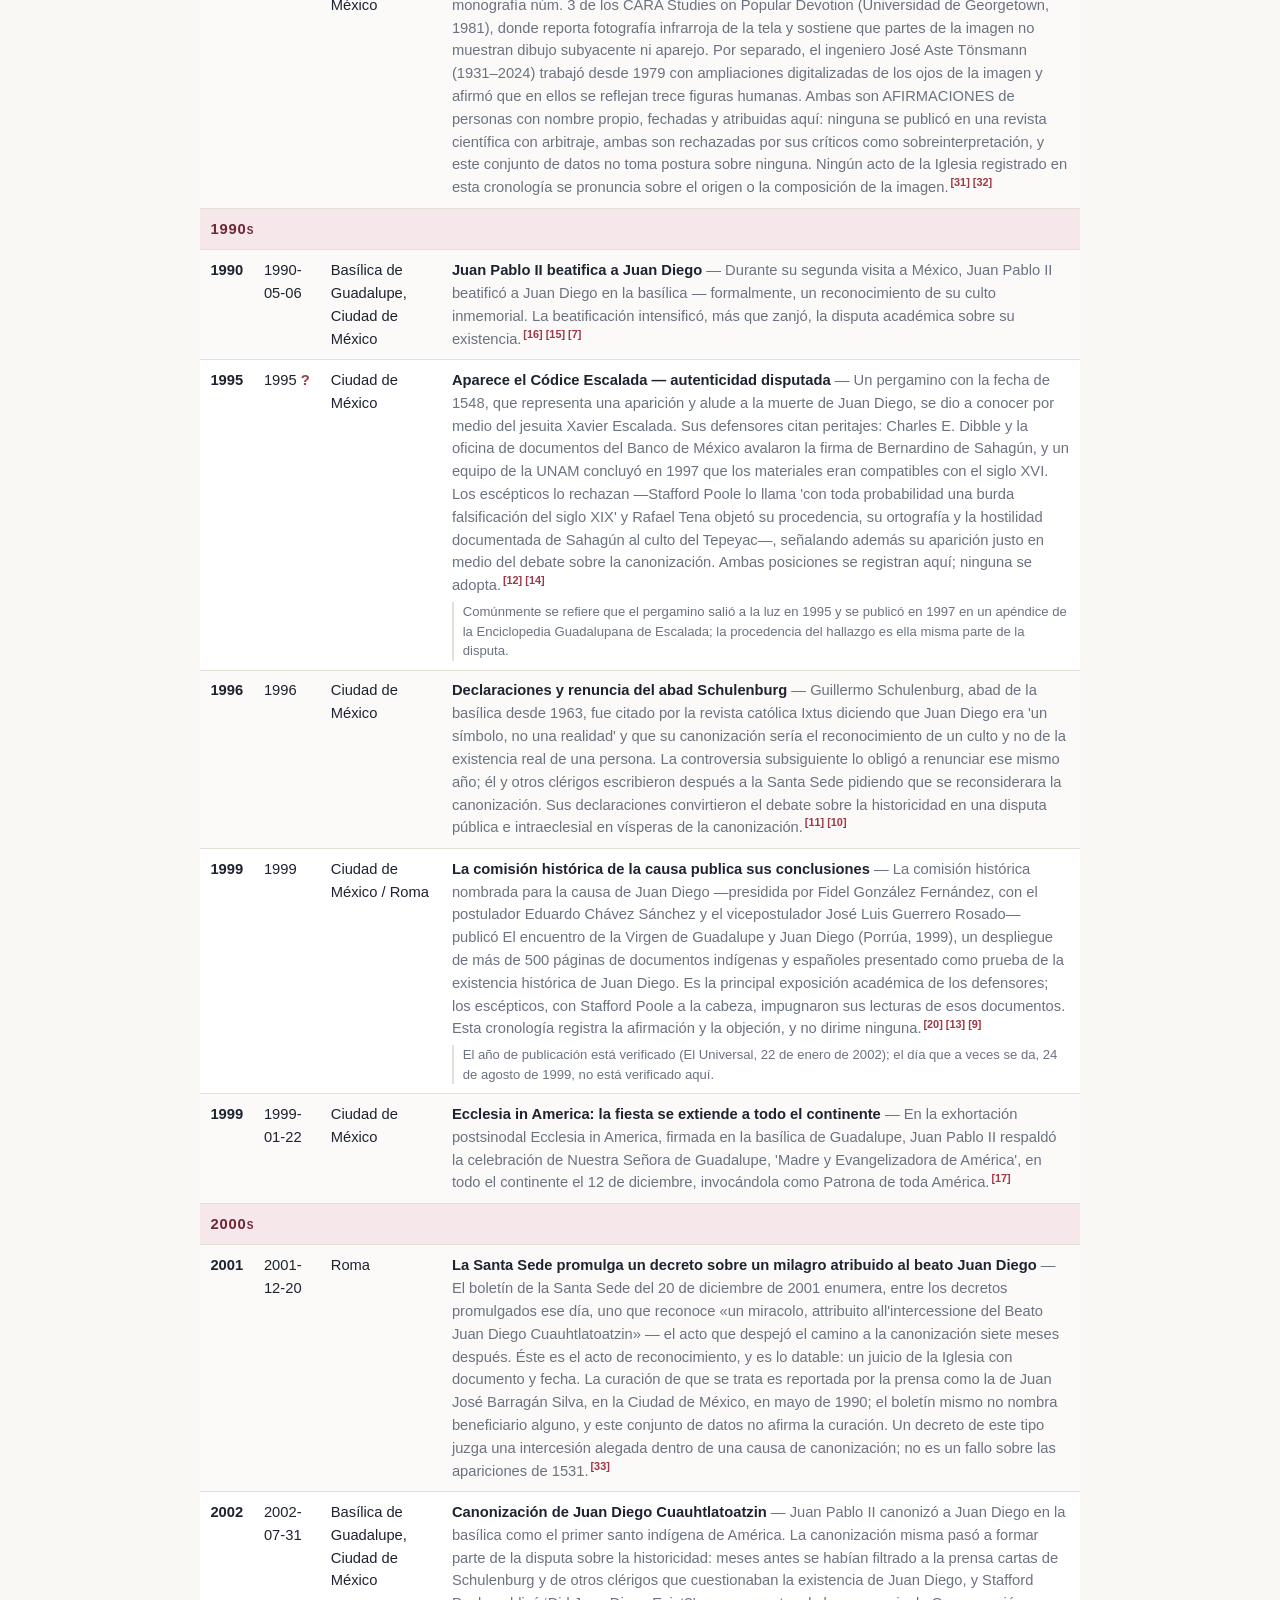
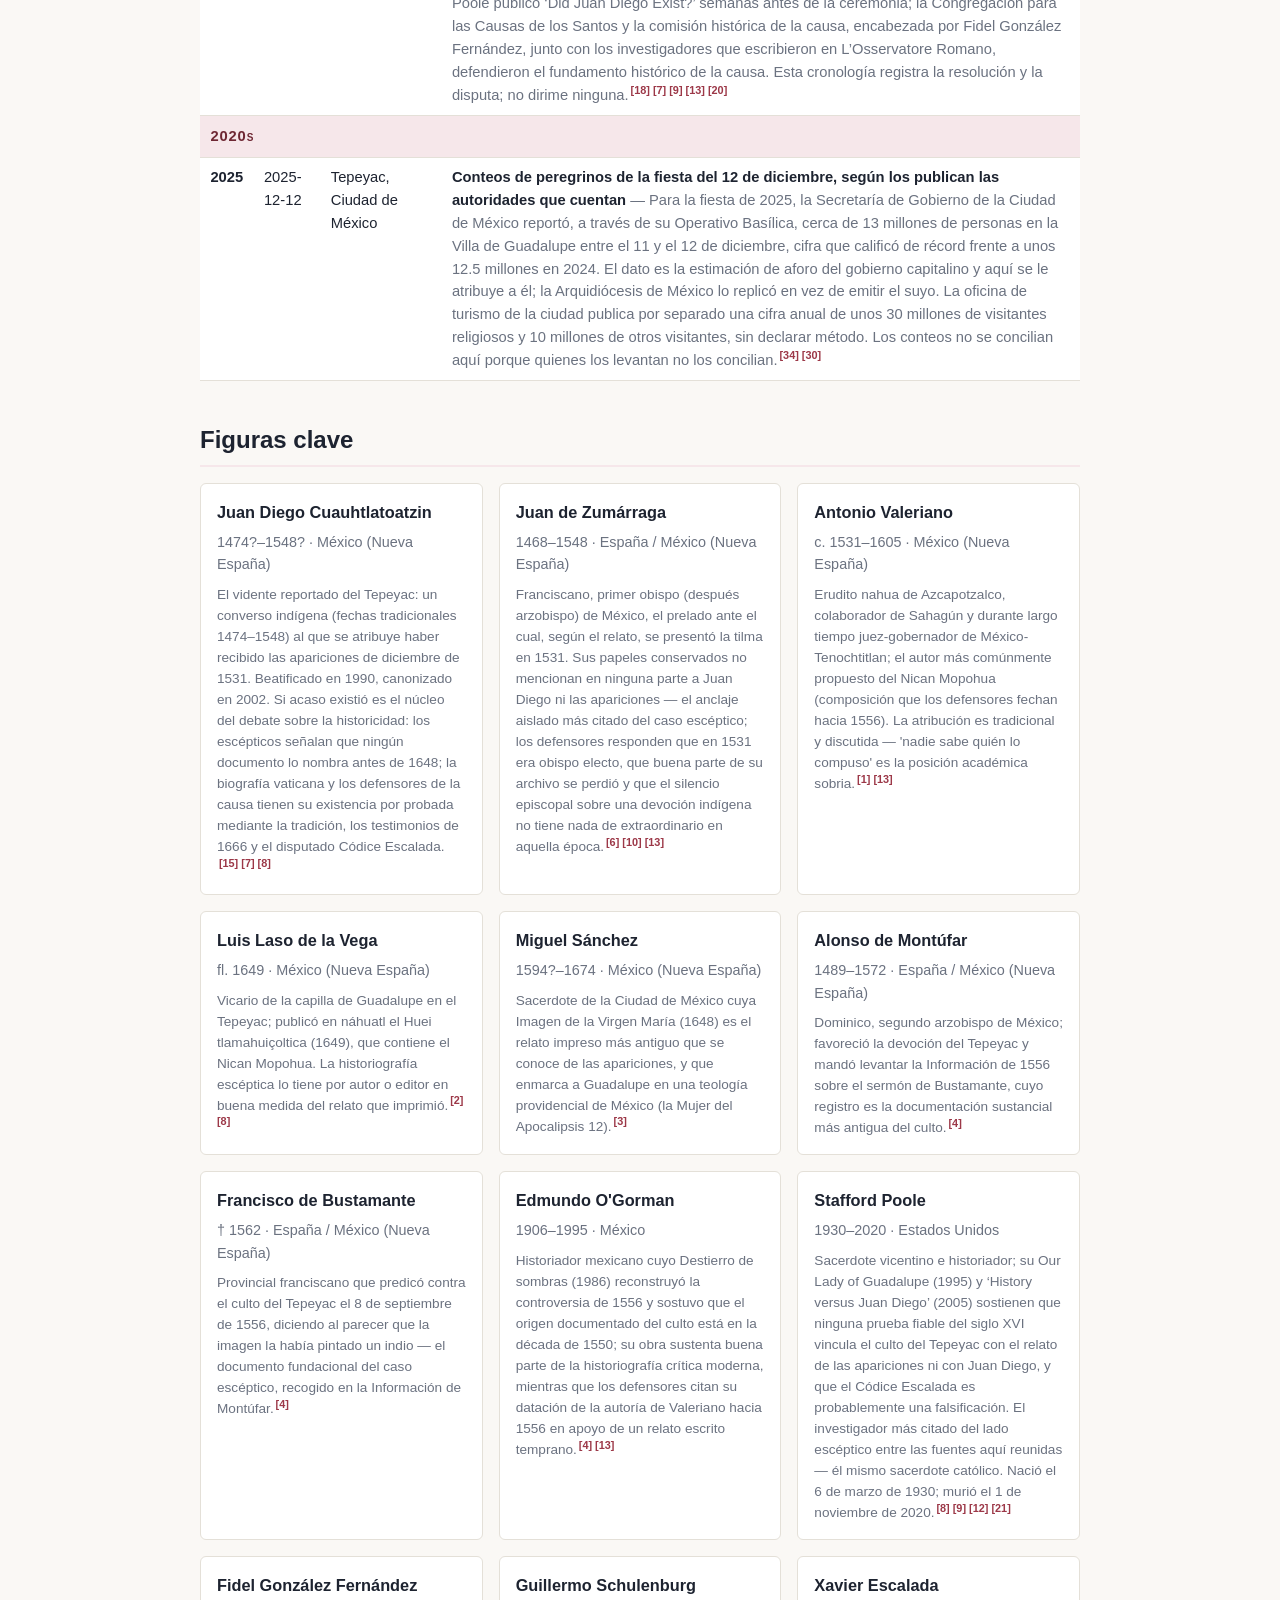
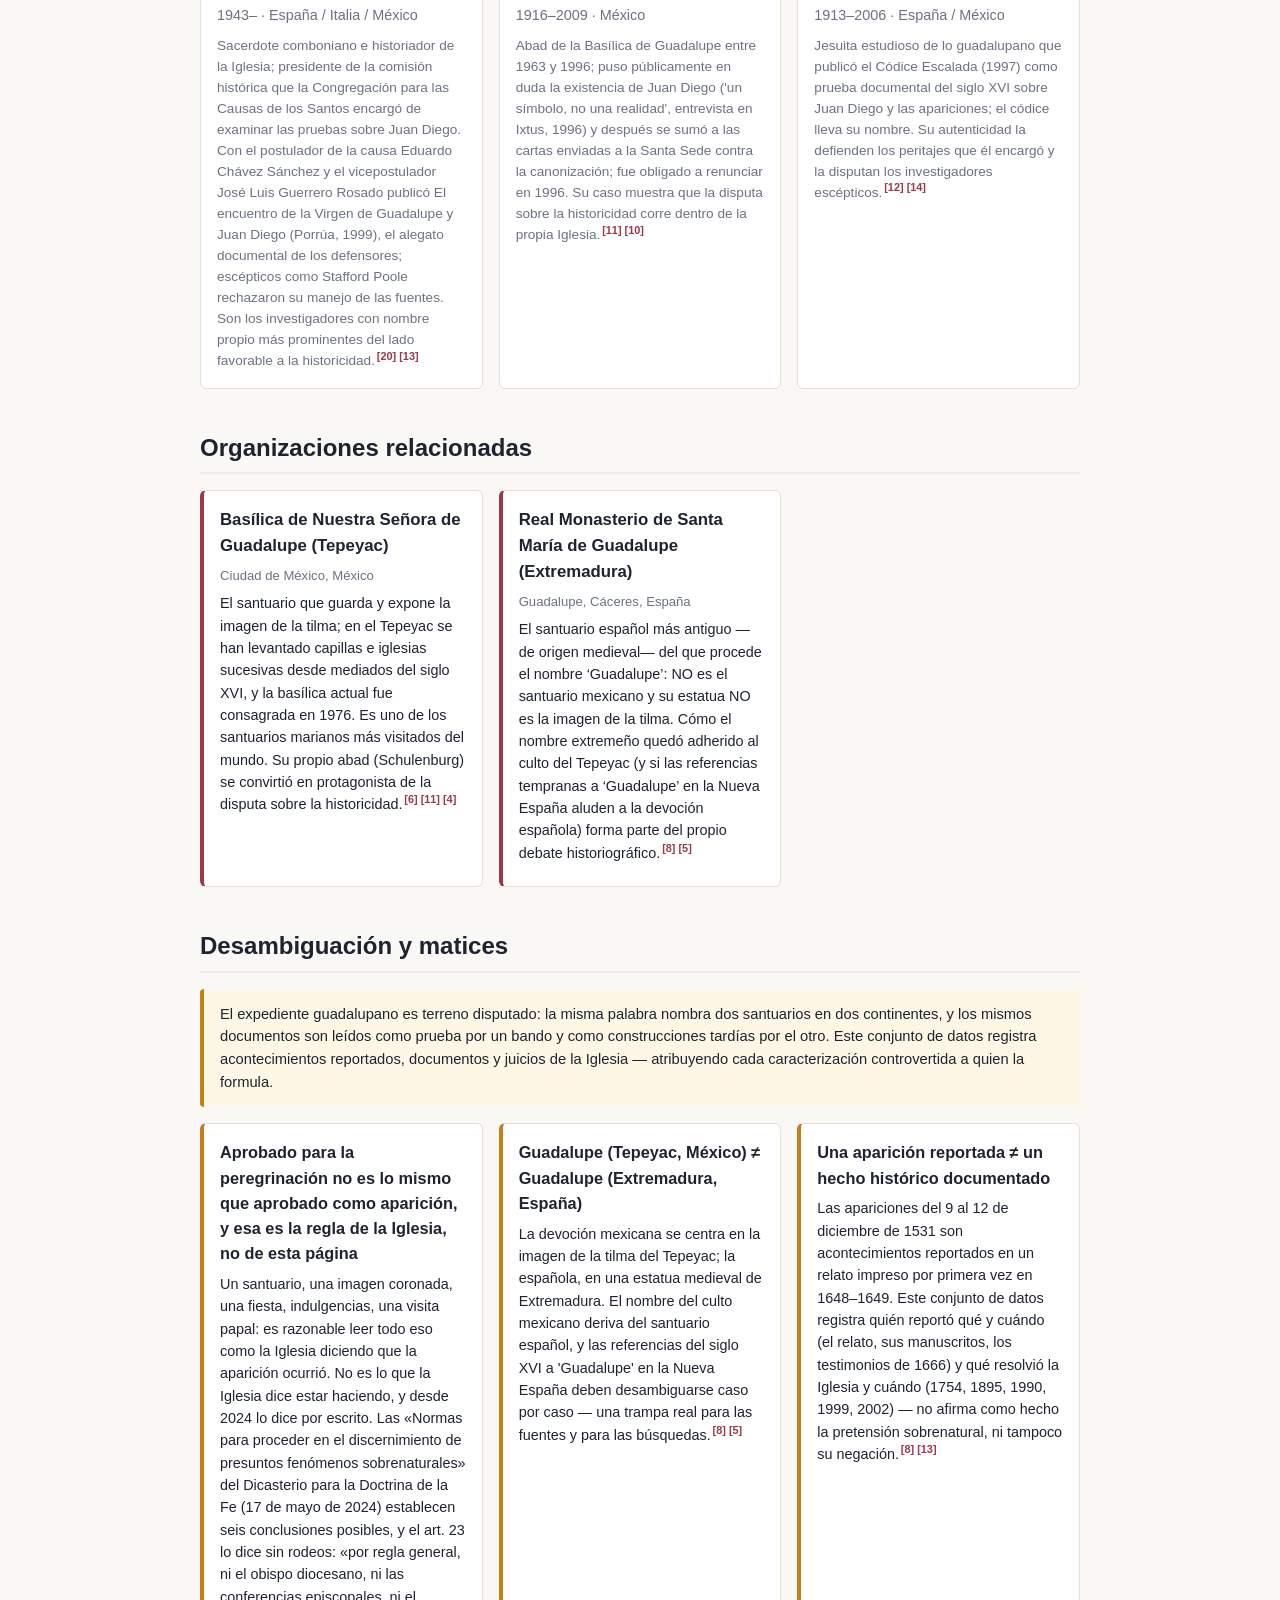
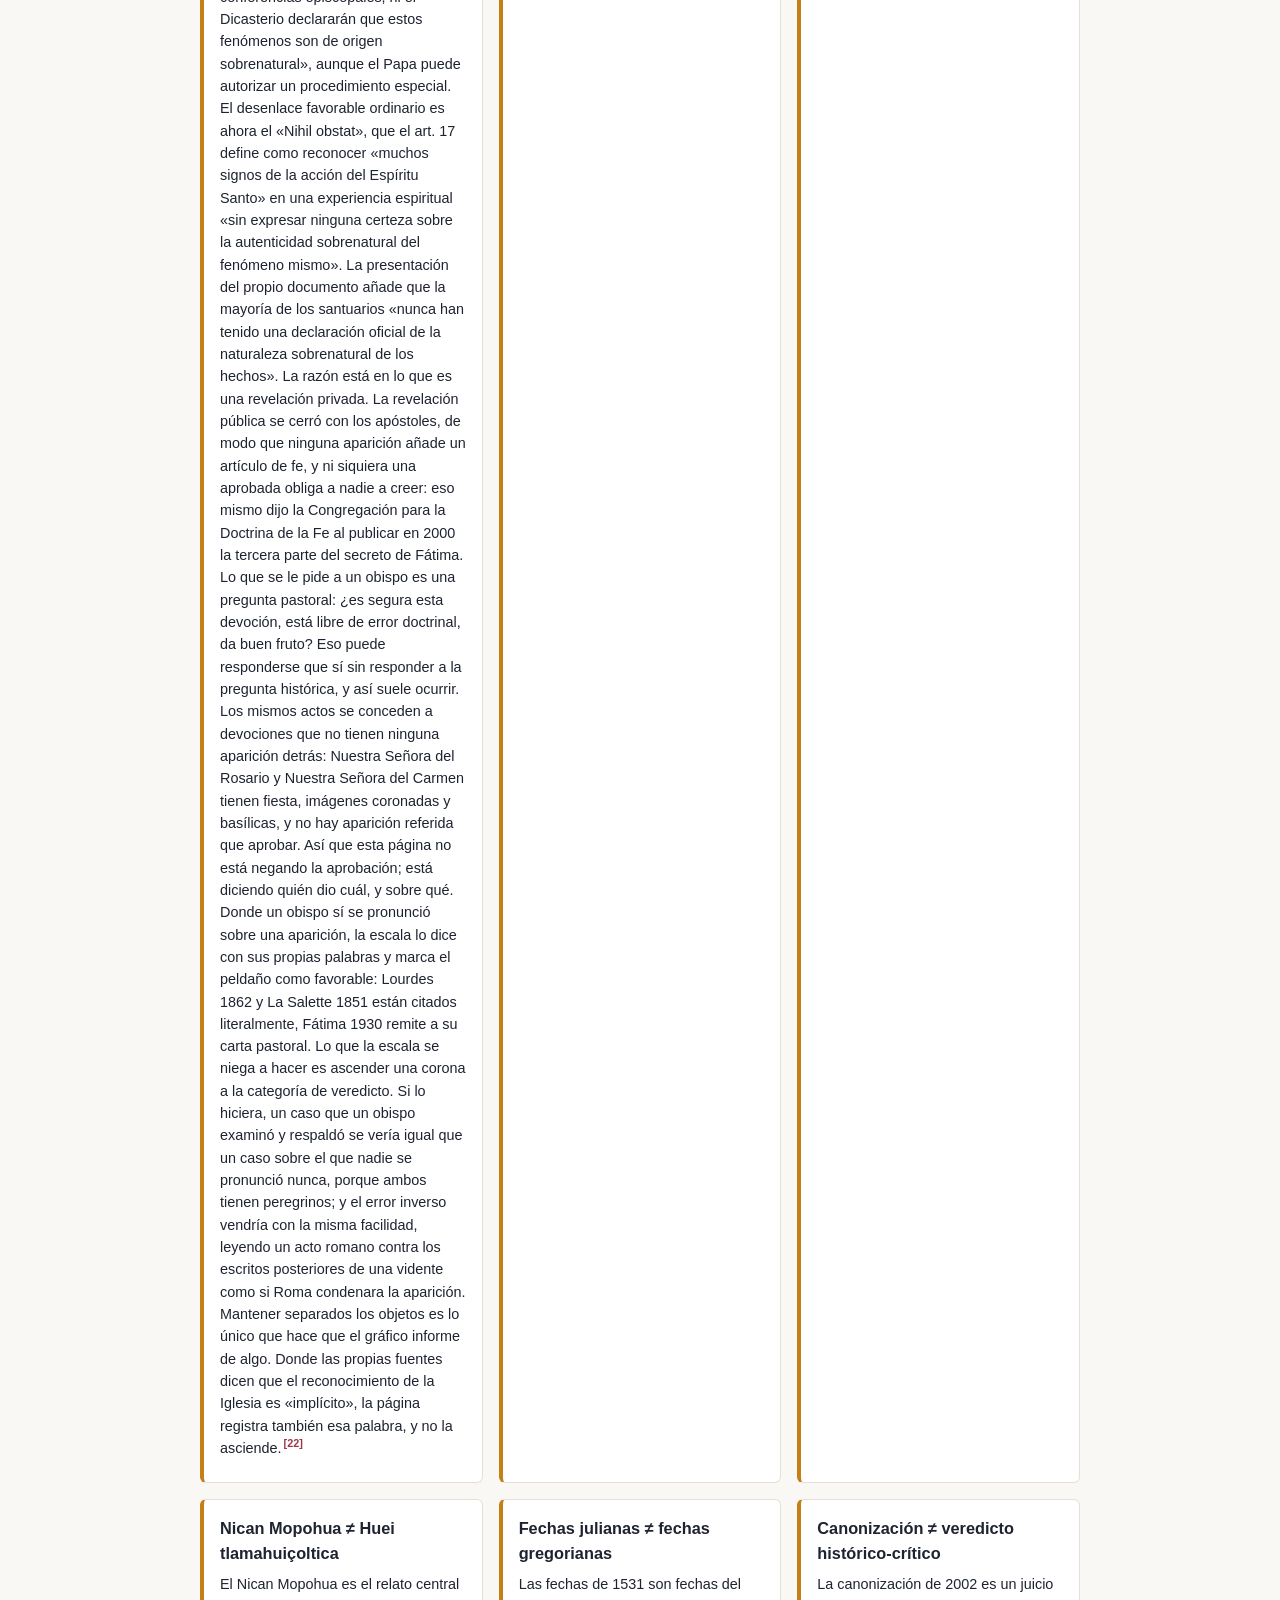
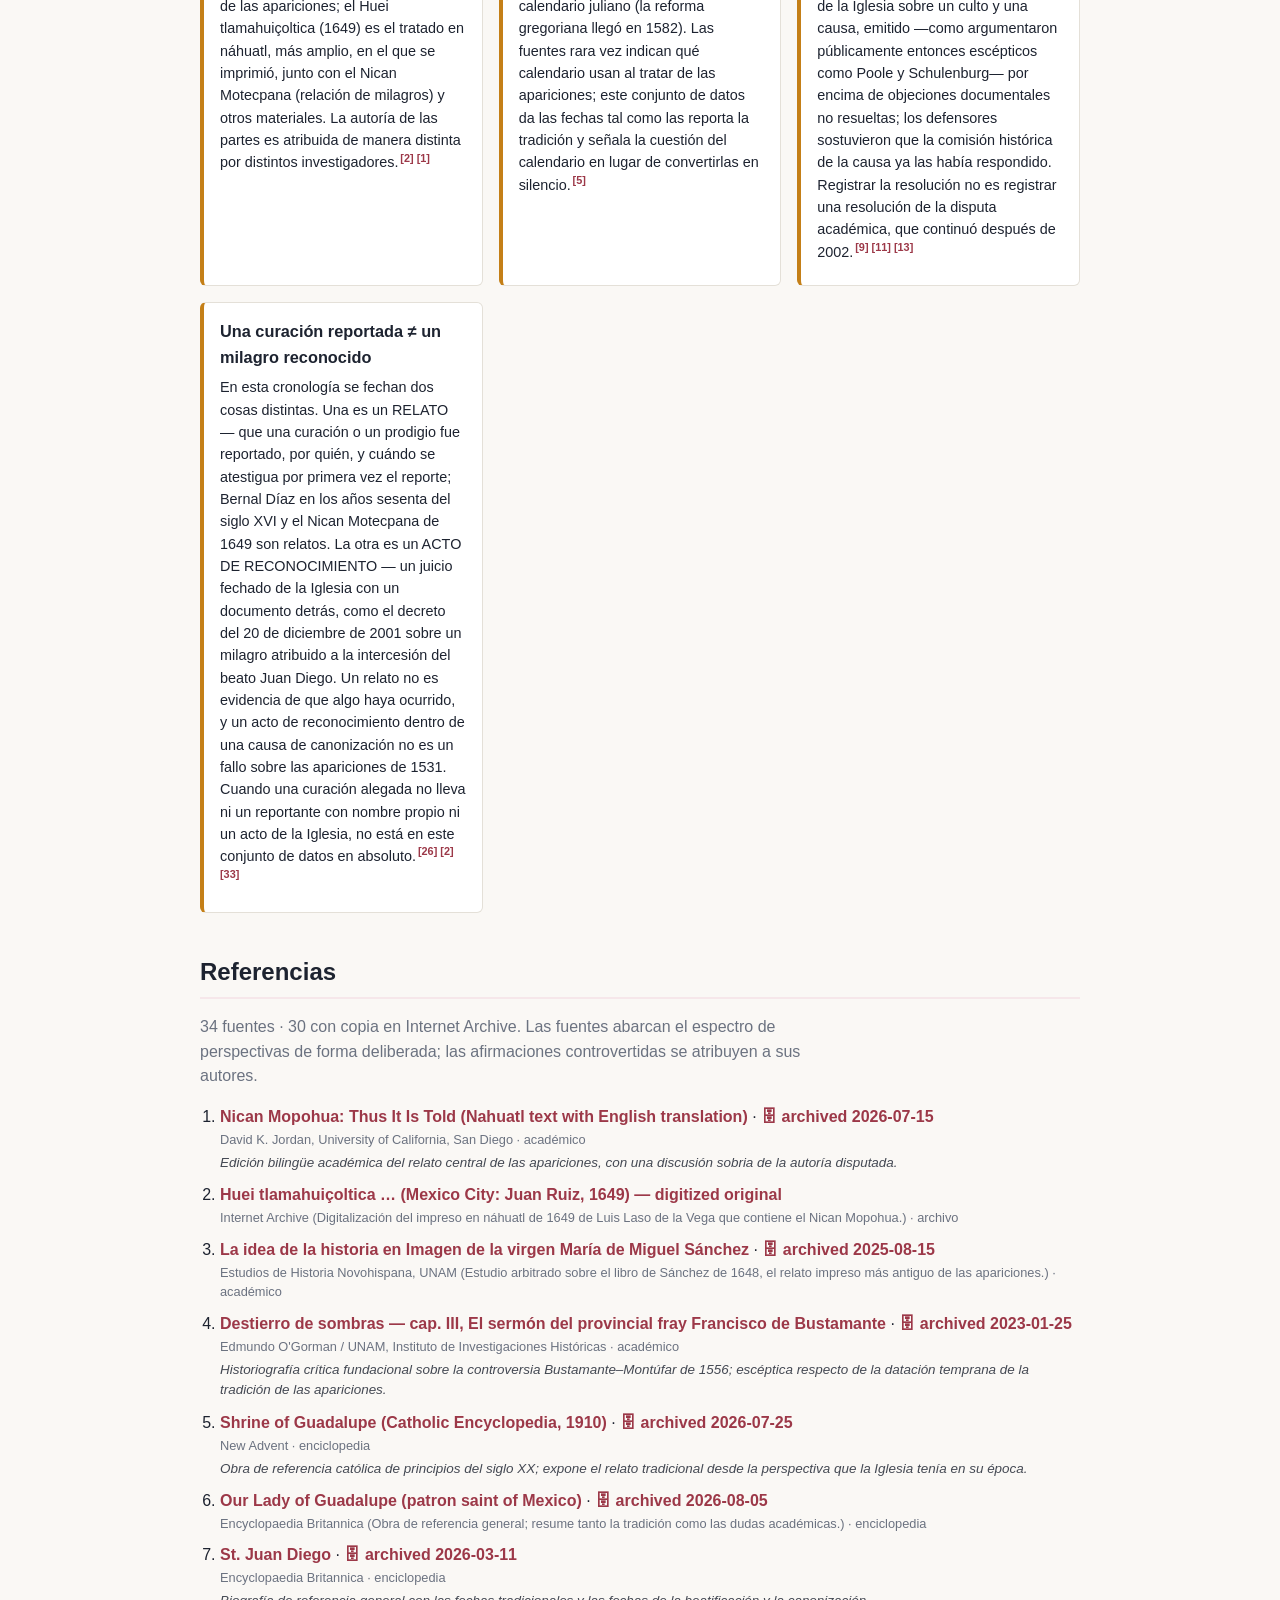
==== commit 1122a44c: "Wayback: refresh data/archives.json (scheduled preservation run)" ====
--- a/docs/es/index.html
+++ b/docs/es/index.html
@@ -591,7 +591,7 @@
 
     <section id="references">
       <h2>Referencias</h2>
-      <p class="section-intro">34 fuentes · 29 con copia en Internet Archive. Las fuentes abarcan el
+      <p class="section-intro">34 fuentes · 30 con copia en Internet Archive. Las fuentes abarcan el
       espectro de perspectivas de forma deliberada; las afirmaciones controvertidas se atribuyen a sus autores.</p>
       <ol class="references">
         <li id="ref-1">
@@ -733,7 +733,7 @@
           <span class="ref-note">Diario mexicano; reportaje de centenario construido sobre su propia cobertura del 15 de noviembre de 1921 — usado para los hechos fechados de la explosión y para lo que los contemporáneos reportaron sobre el estado de la imagen después.</span>
         </li>
         <li id="ref-30">
-          <a href="https://mexicocity.cdmx.gob.mx/venues/new-basilica-santa-maria-de-guadalupe/?lang=en" rel="noopener noreferrer" target="_blank">New Basilica of Santa María de Guadalupe</a>
+          <a href="https://mexicocity.cdmx.gob.mx/venues/new-basilica-santa-maria-de-guadalupe/?lang=en" rel="noopener noreferrer" target="_blank">New Basilica of Santa María de Guadalupe</a> · <a class="archive-link" href="https://web.archive.org/web/20260824072039/https://mexicocity.cdmx.gob.mx/venues/new-basilica-santa-maria-de-guadalupe/?lang=en" rel="noopener noreferrer" target="_blank">🗄 archived 2026-08-24</a>
           <span class="ref-meta">Gobierno de la Ciudad de México · oficial</span>
           <span class="ref-note">Página oficial de turismo del gobierno de la Ciudad de México — usada para la construcción de 1974–1976 y el traslado de la imagen del 12 de octubre de 1976, y como uno de los organismos que publican estimaciones anuales de visitantes (que da sin declarar método).</span>
         </li>
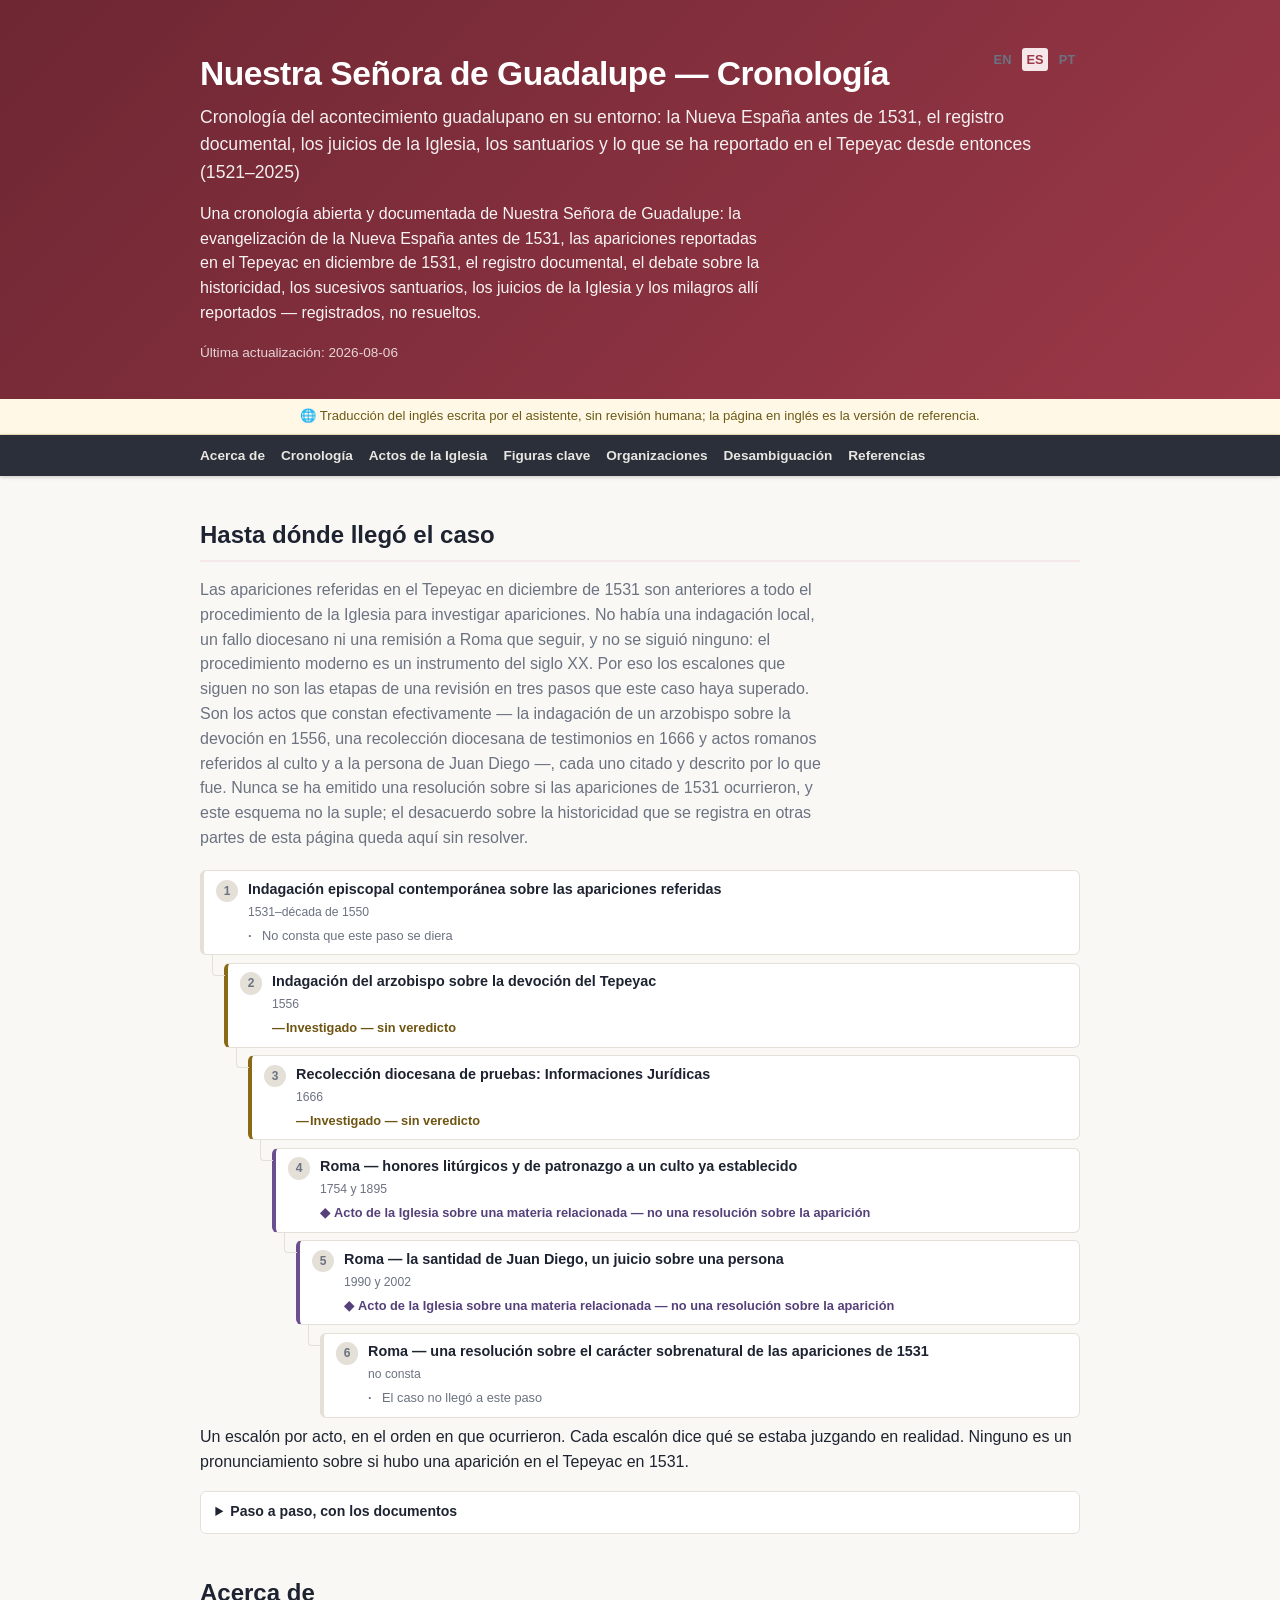
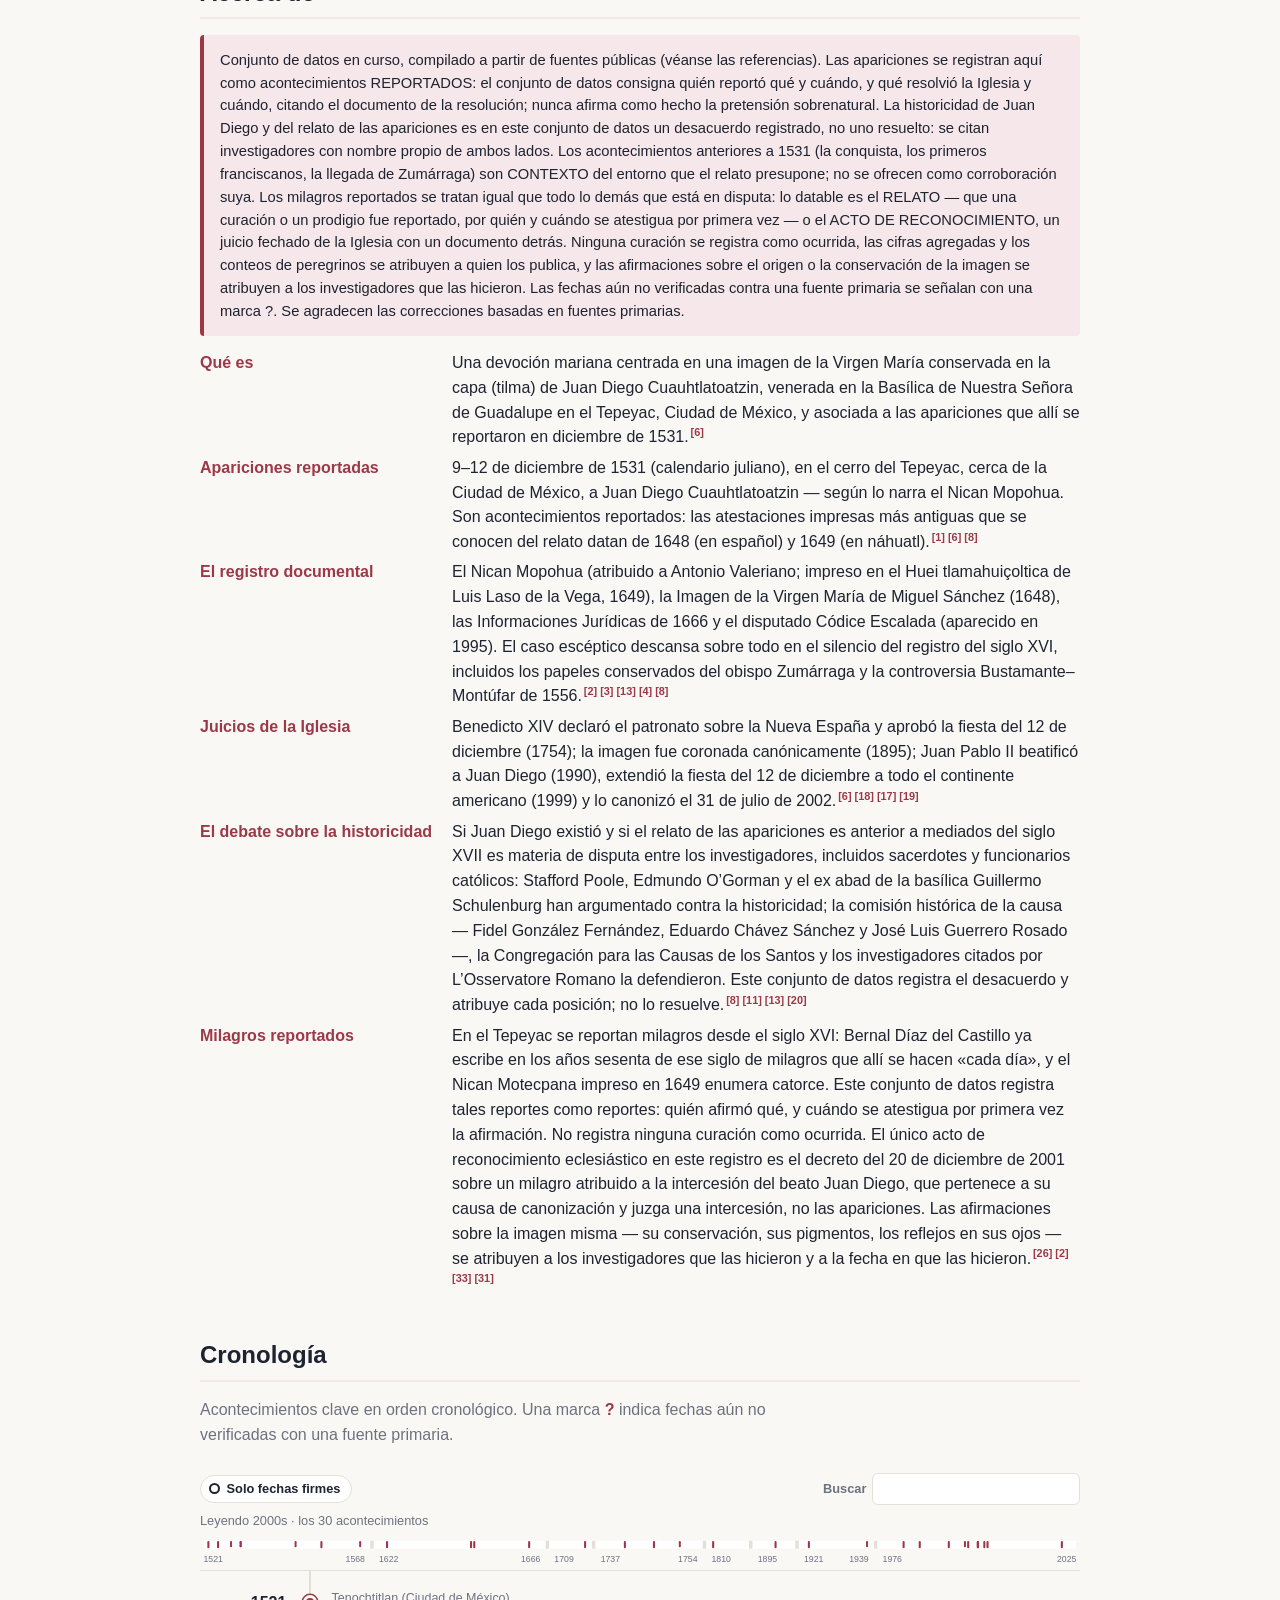
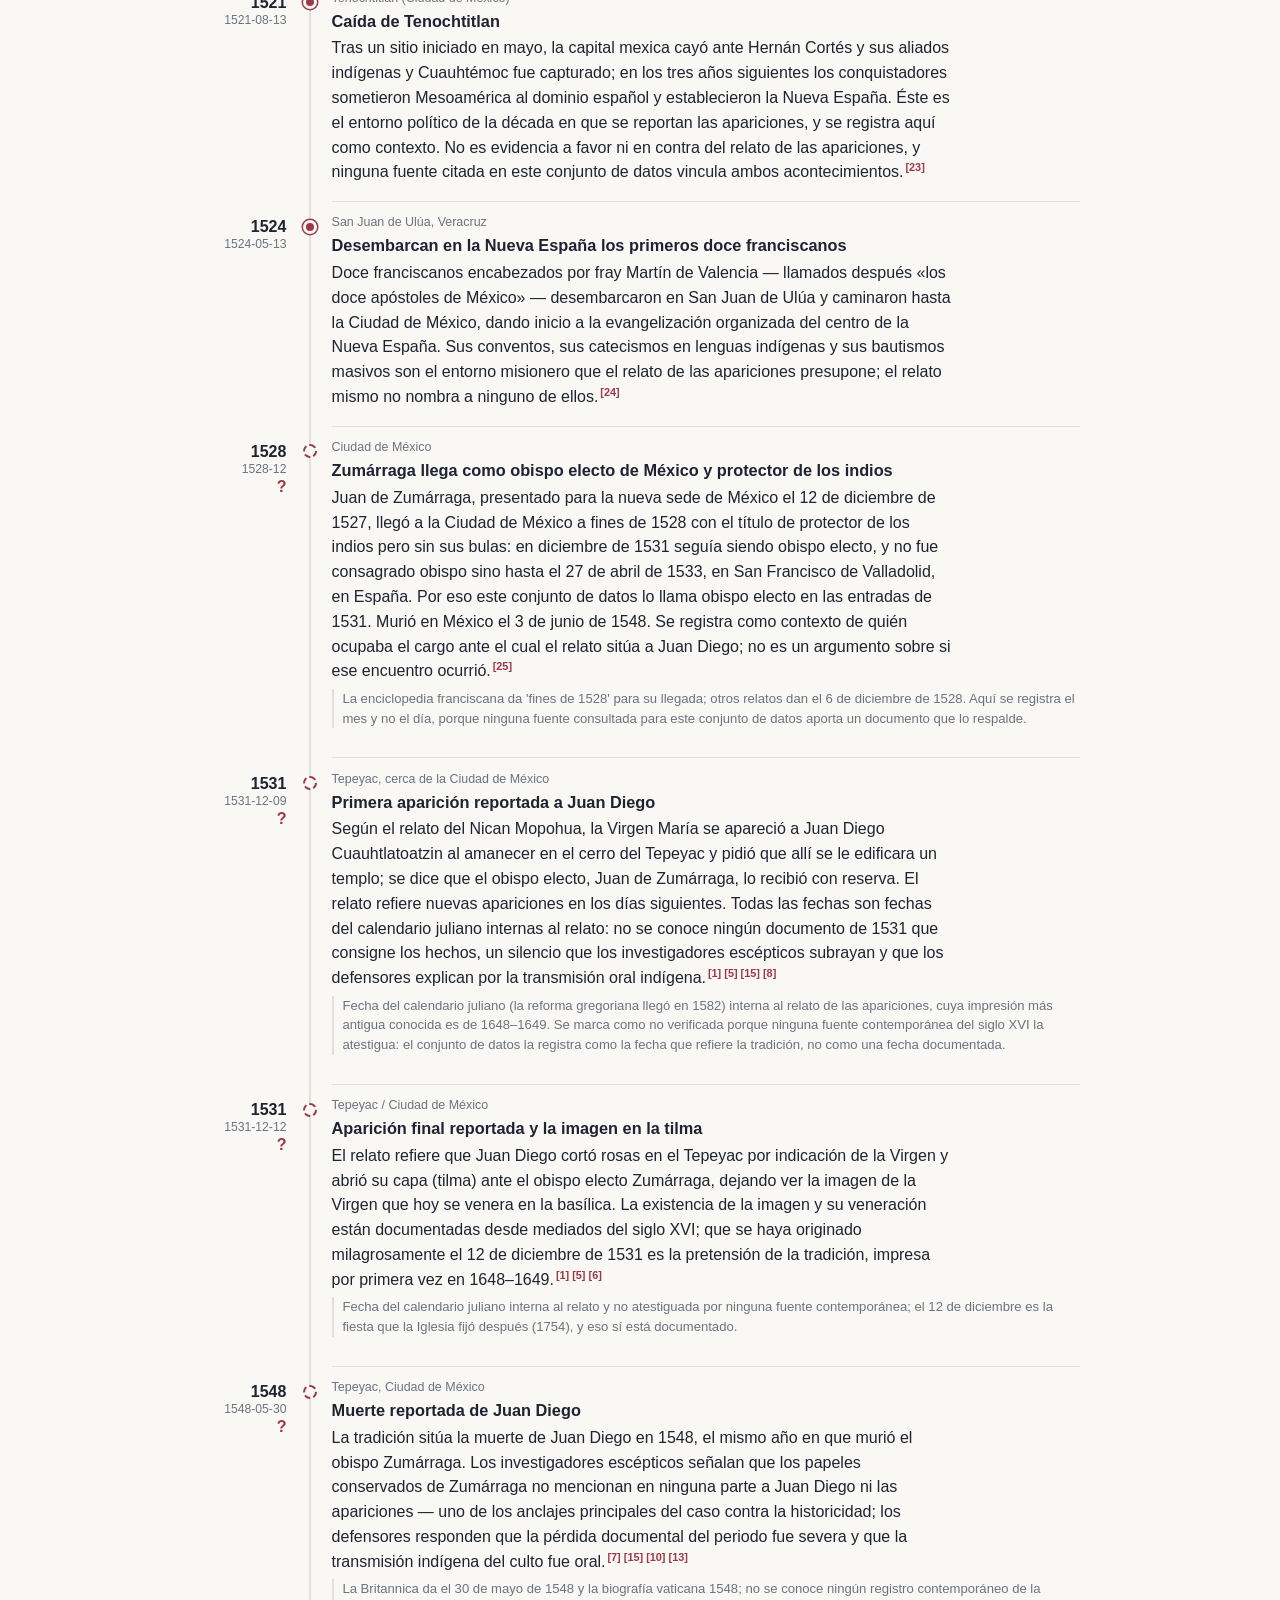
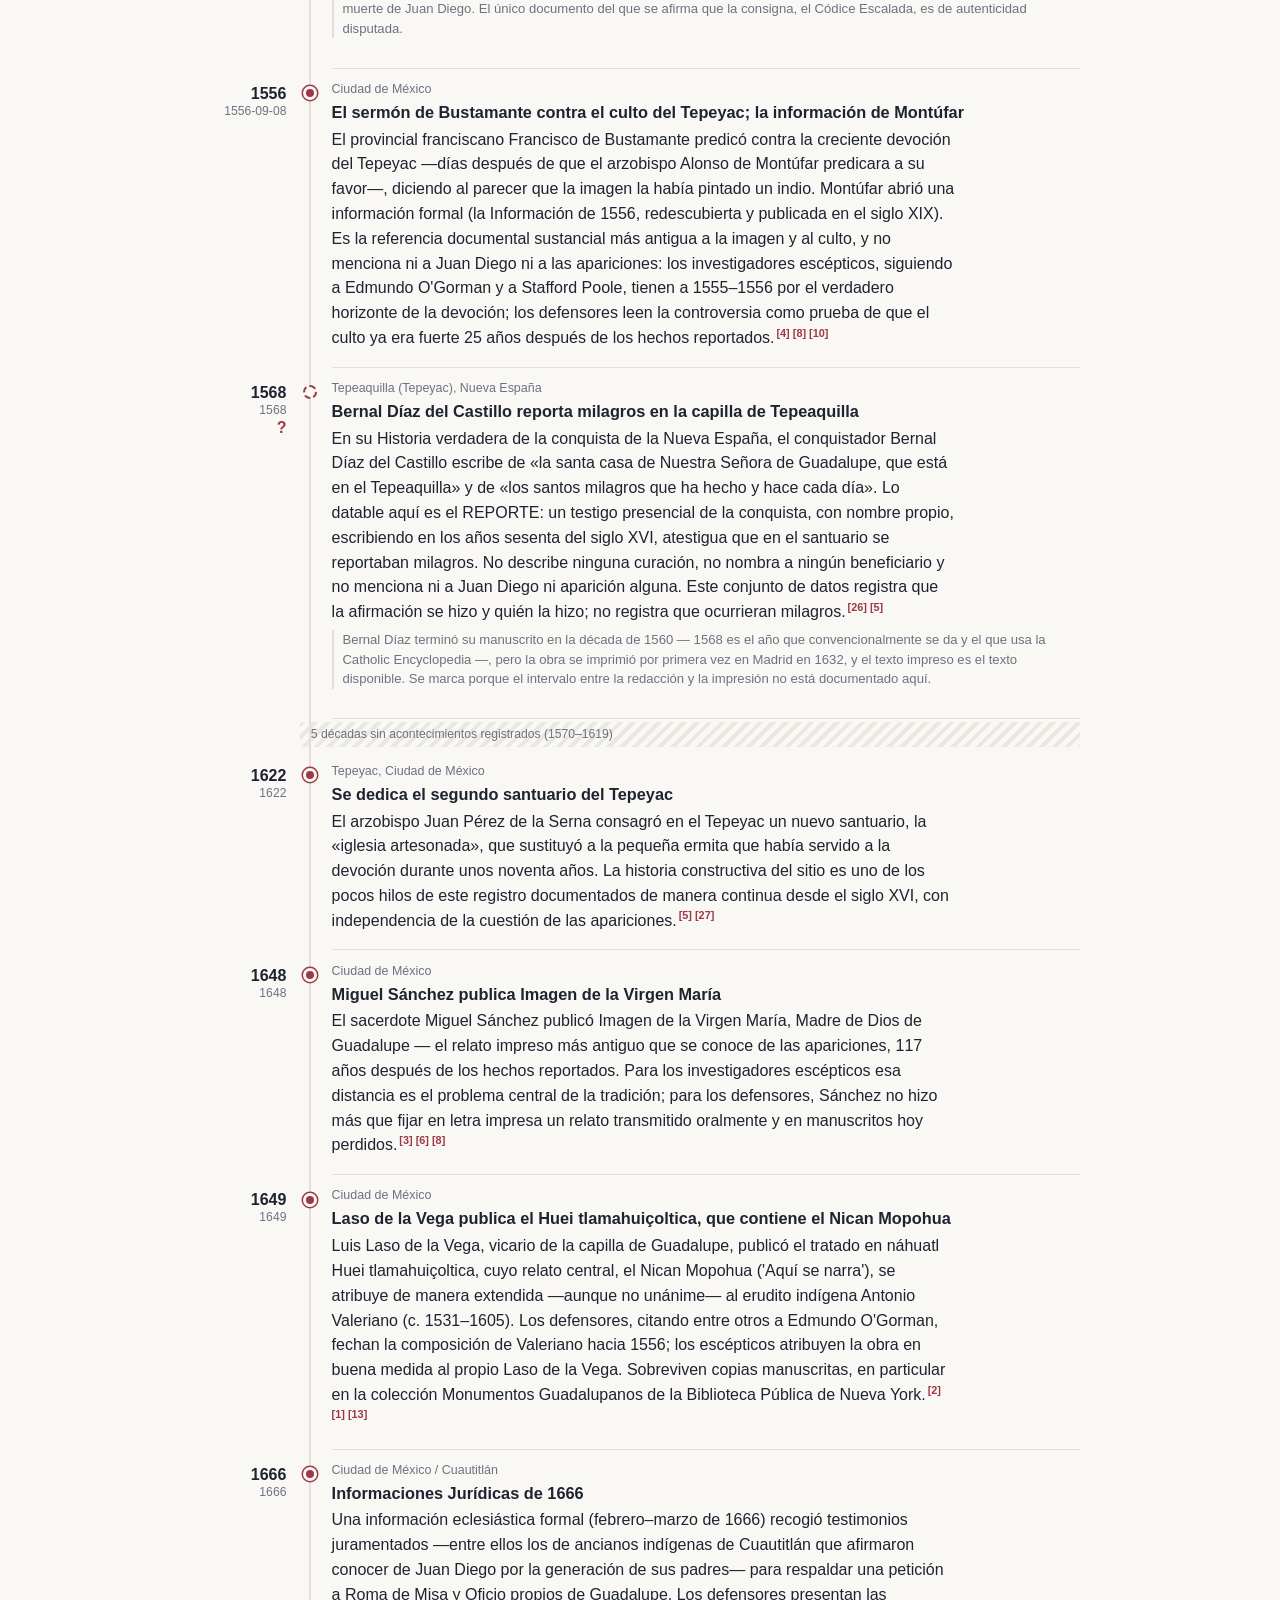
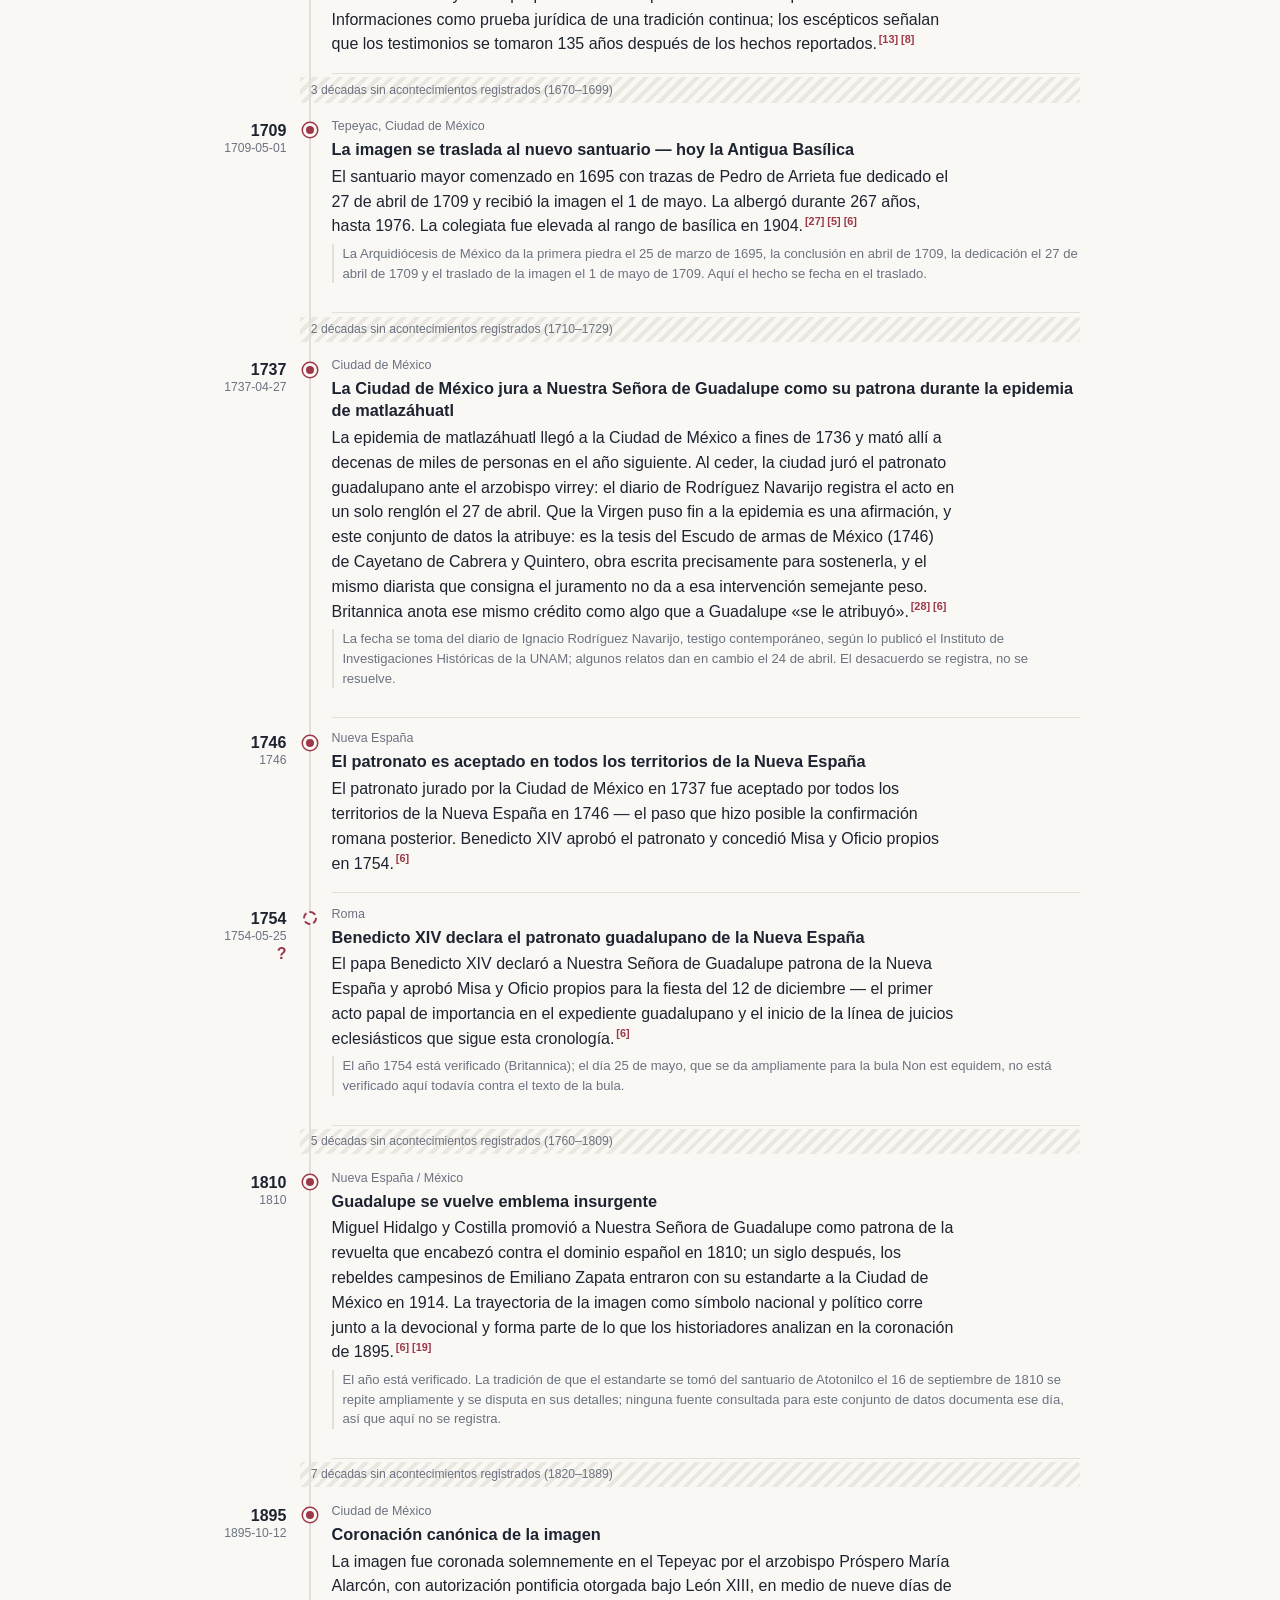
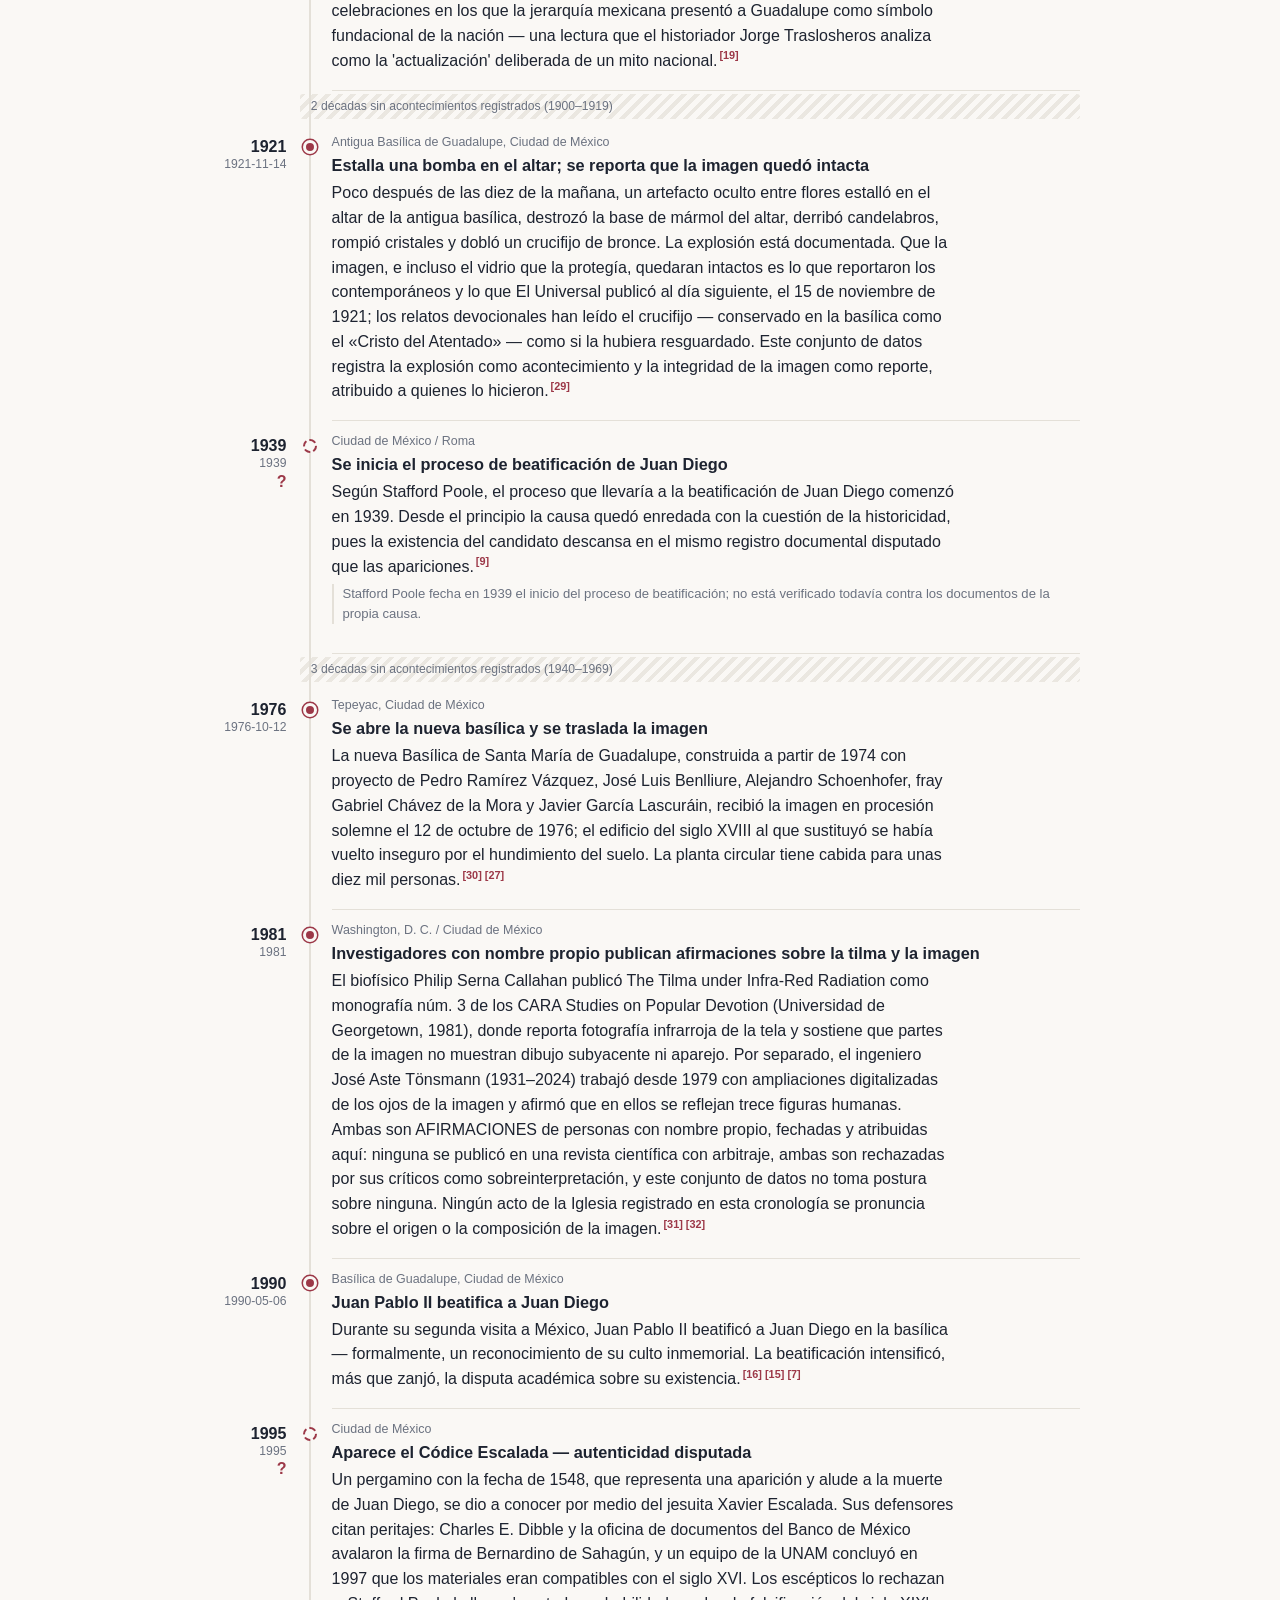
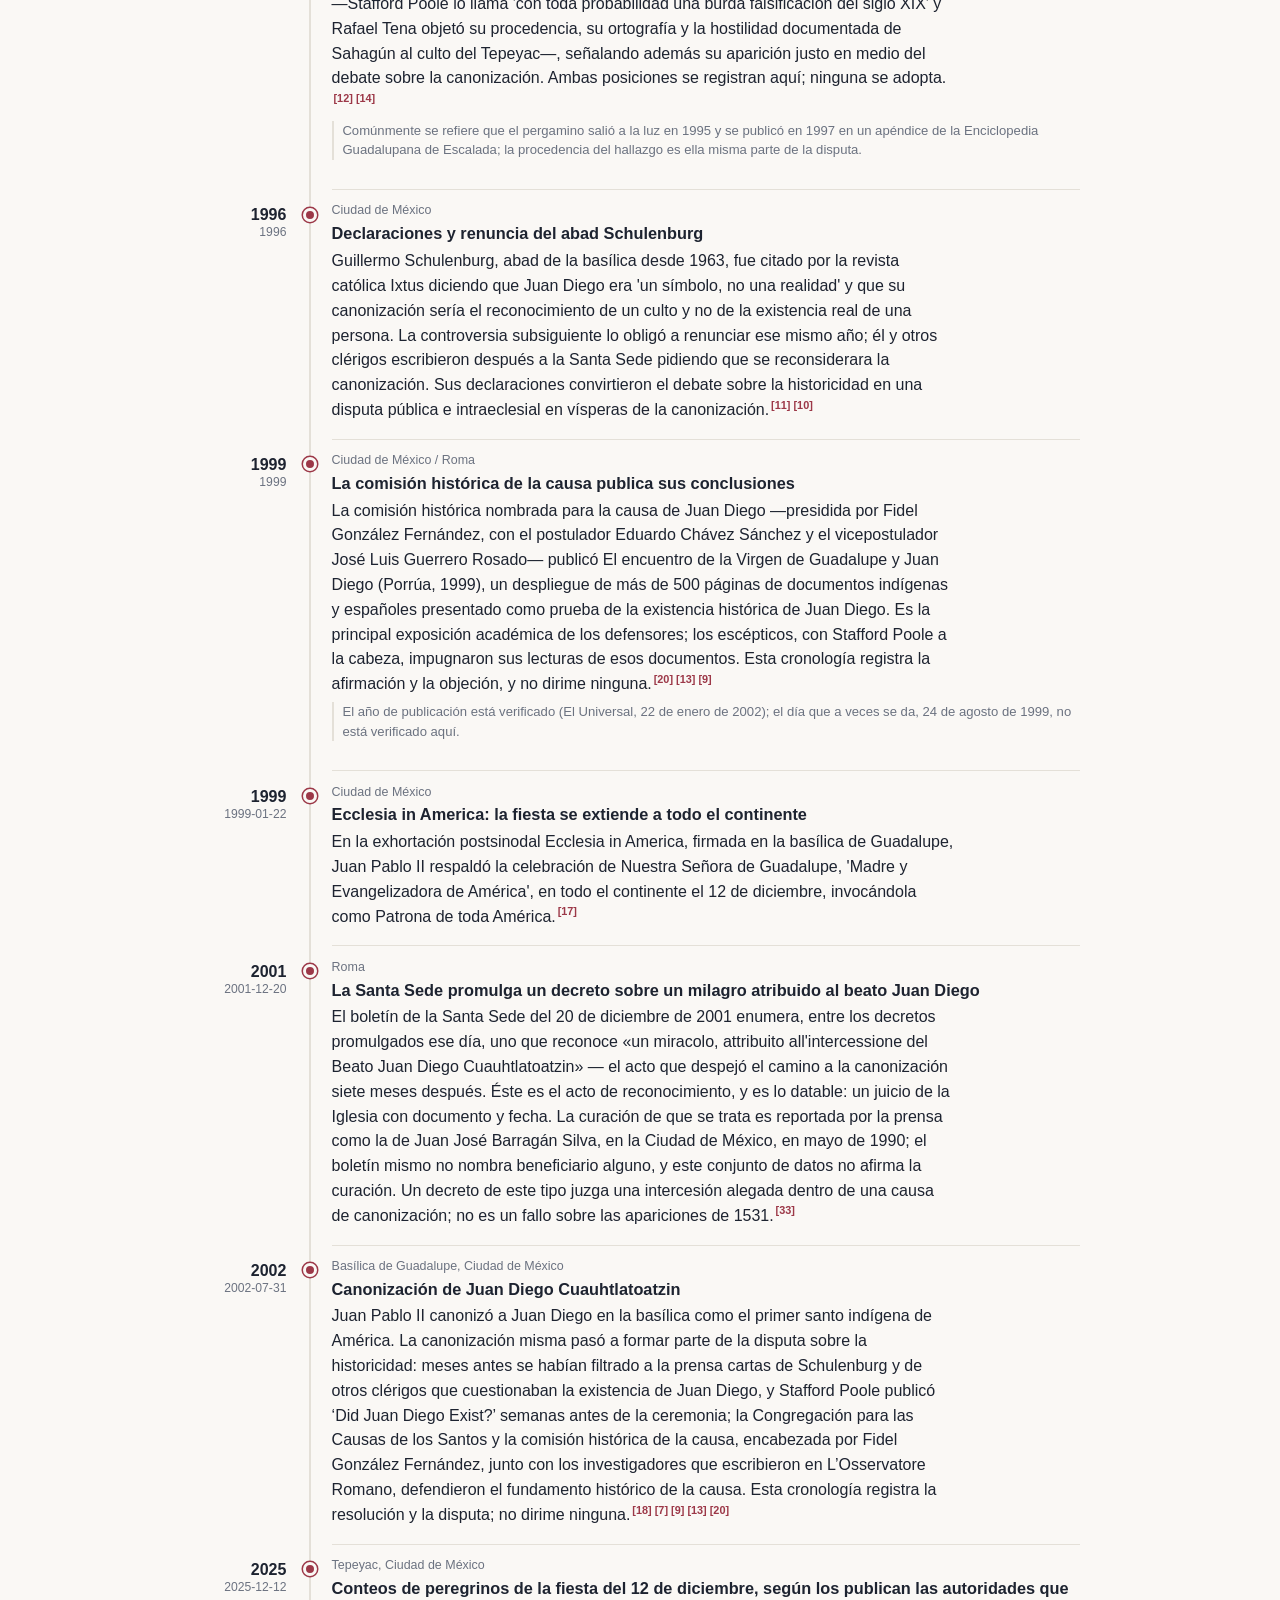
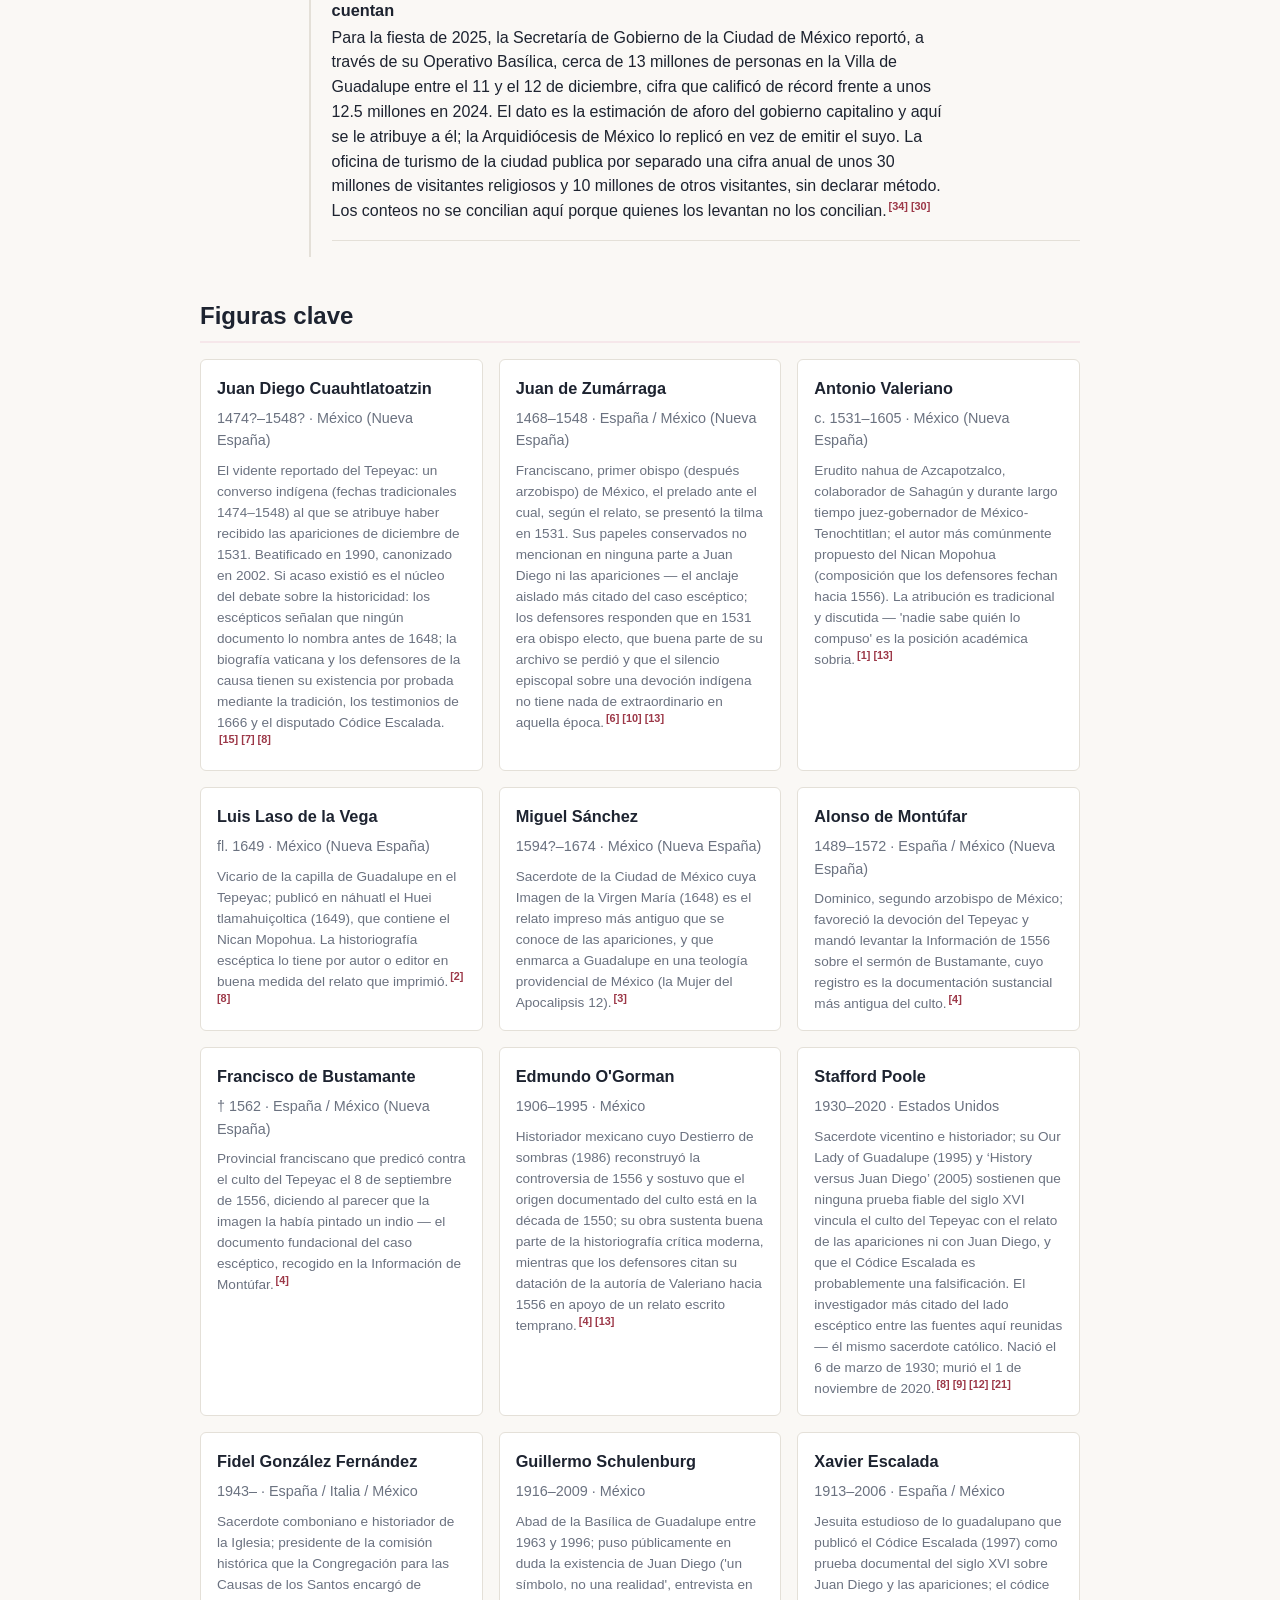
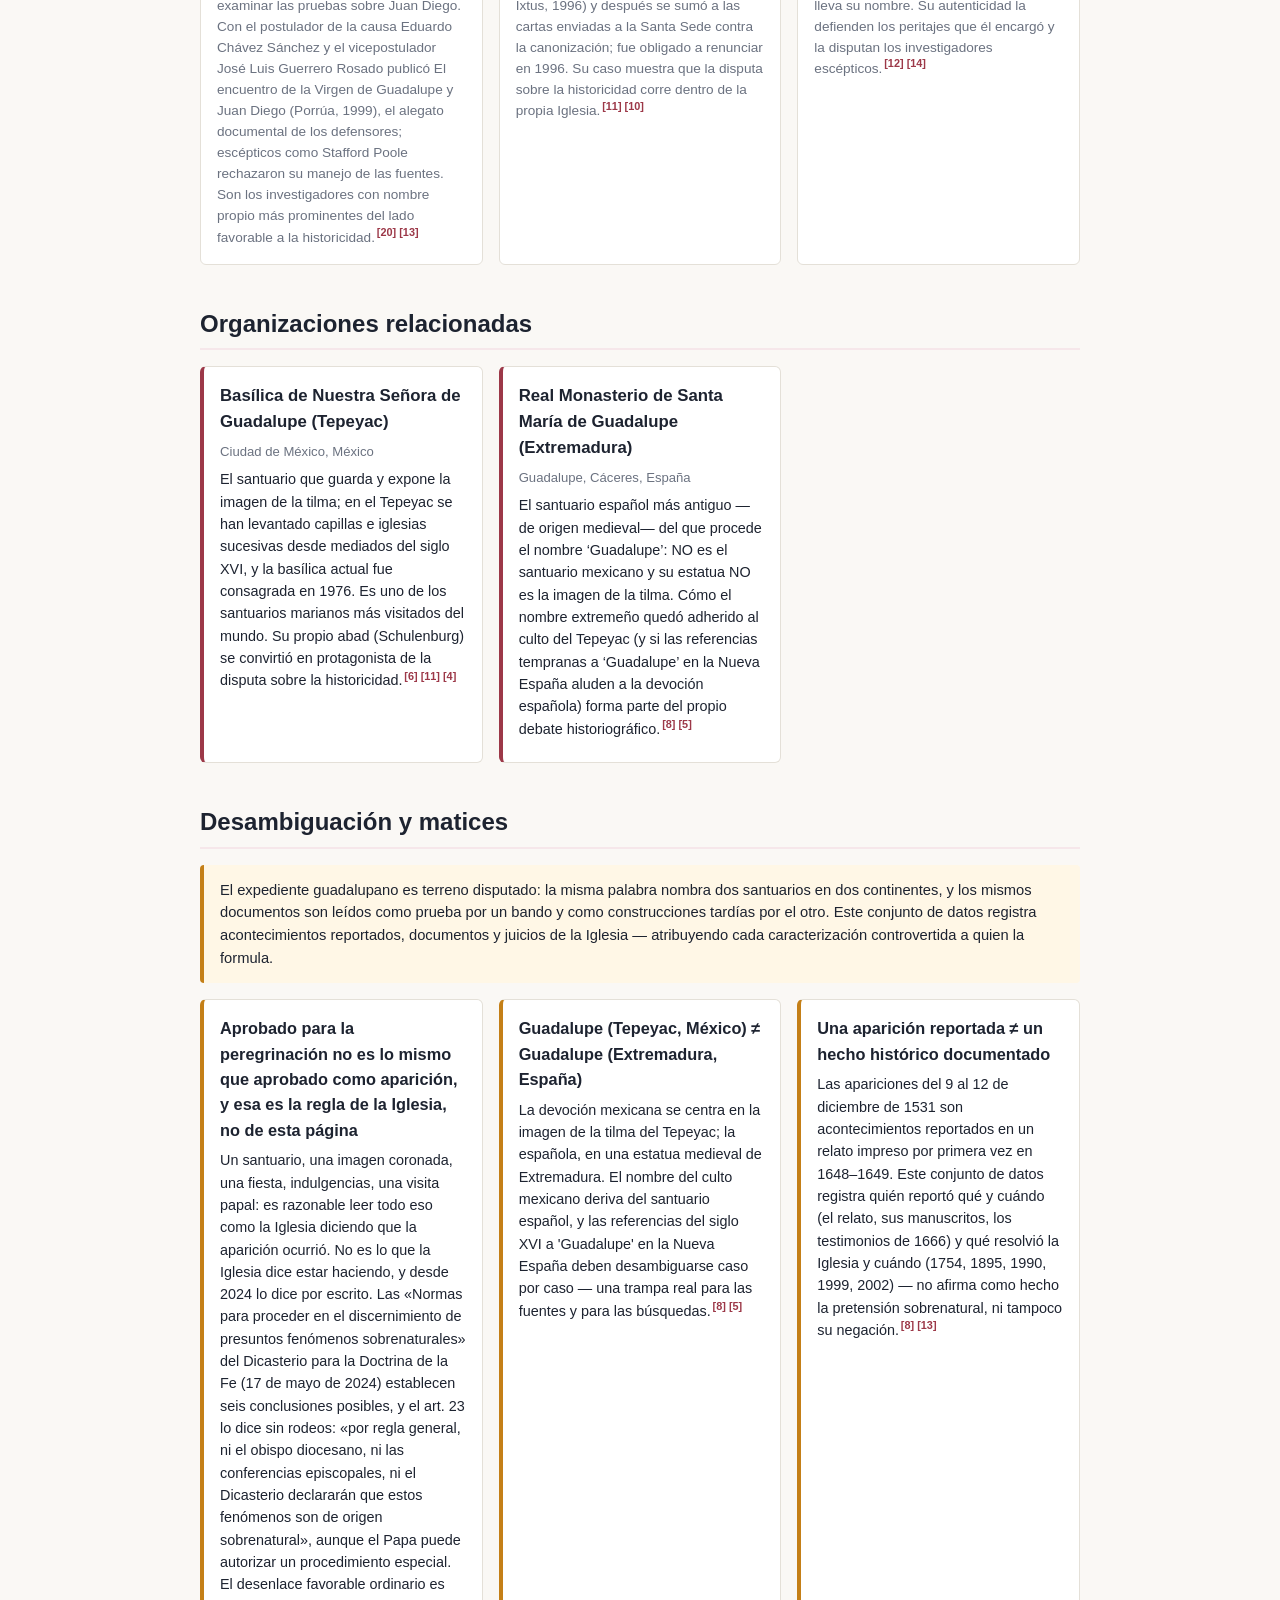
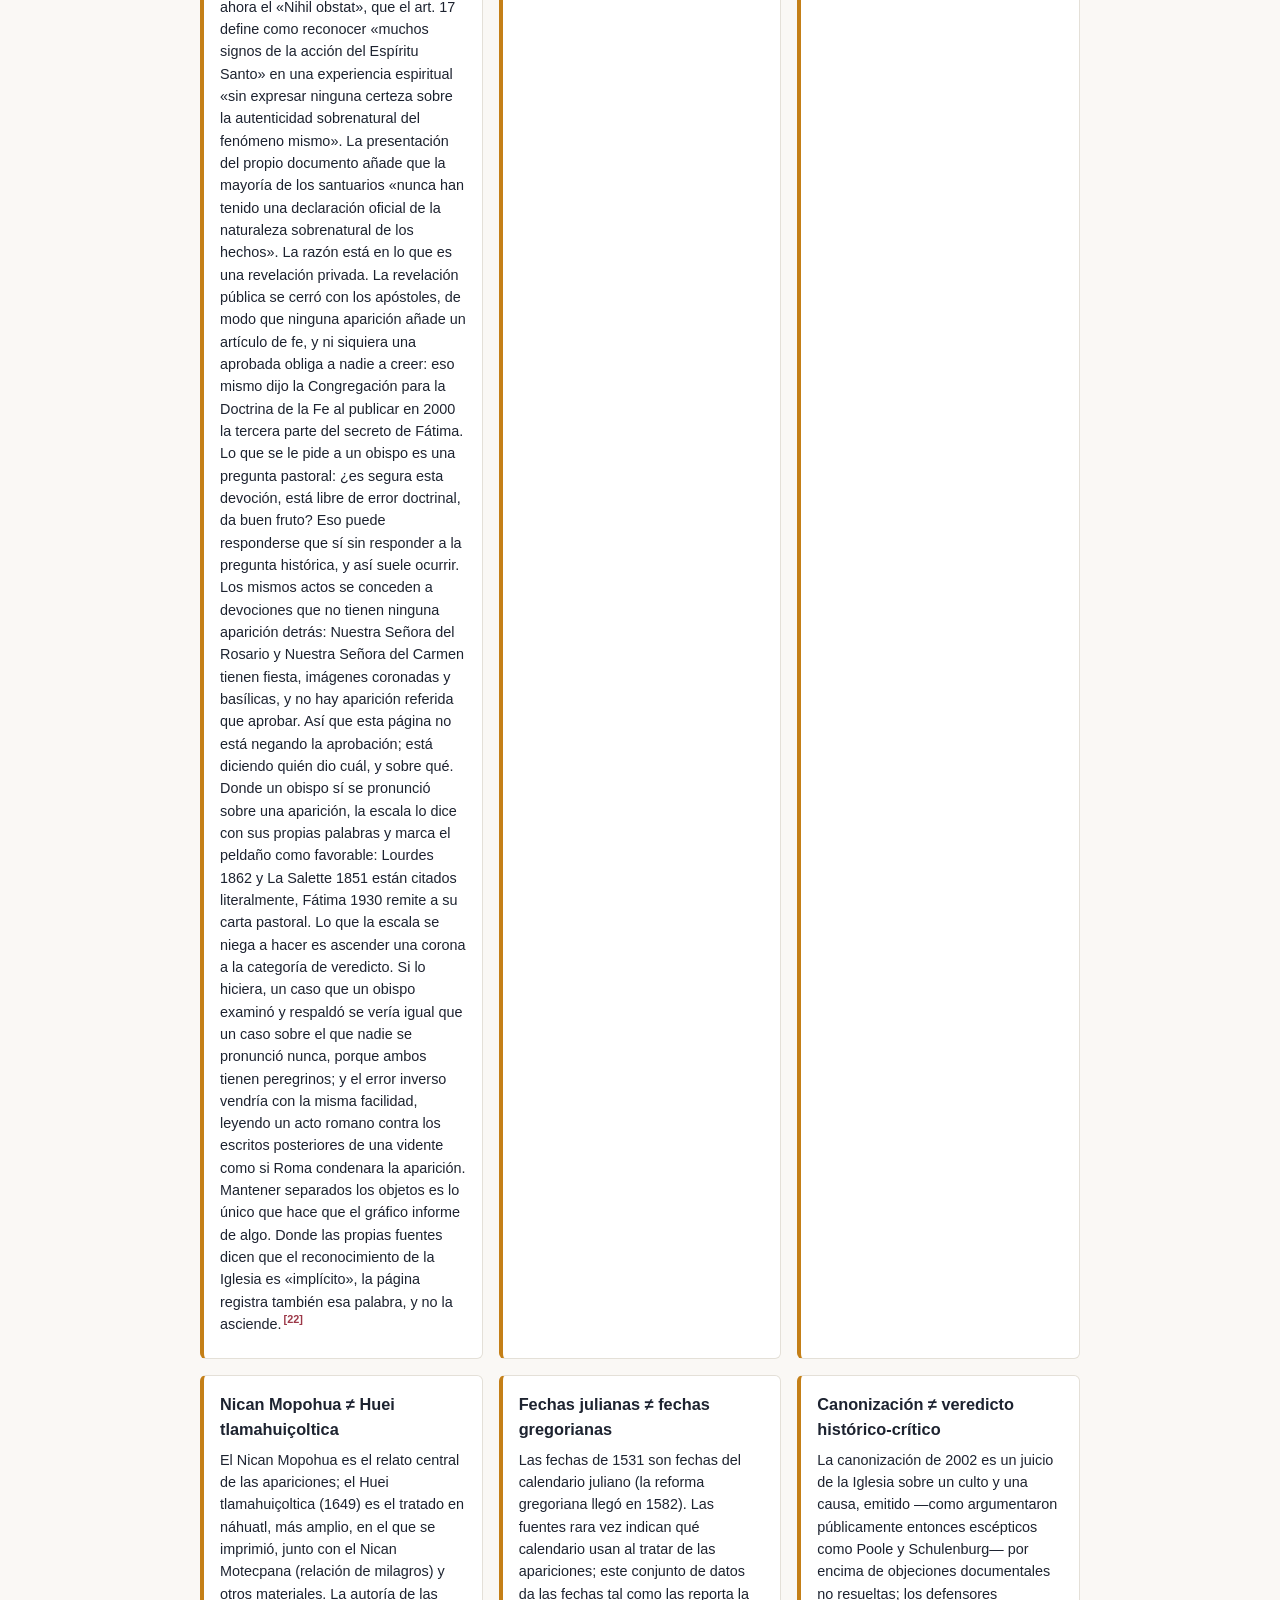
==== commit 11260c0c: "Chronology as a time river (#16) Brings the site up to the core template (build.js, validate-data.js" ====
--- a/docs/es/index.html
+++ b/docs/es/index.html
@@ -14,6 +14,7 @@
     gtag('config', 'G-R9LV1QZHVE');
   </script>
   <link rel="stylesheet" href="../styles.css">
+  <script src="../river.js" defer></script>
   <link rel="canonical" href="https://cronologia.github.io/guadalupe/es/">
   <link rel="alternate" hreflang="en" href="https://cronologia.github.io/guadalupe/en/">
   <link rel="alternate" hreflang="es" href="https://cronologia.github.io/guadalupe/es/">
@@ -236,220 +237,314 @@
       </dl>
     </section>
 
-    <section id="chronology">
+    <section id="chronology" class="river">
       <h2>Cronología</h2>
       <p class="section-intro">Acontecimientos clave en orden cronológico. Una marca <span class="flag">?</span> indica
       fechas aún no verificadas con una fuente primaria.</p>
-      <div class="table-scroll">
-      <table class="meetings">
-        <thead>
-          <tr><th>Año</th><th>Fecha</th><th>Lugar</th><th>Acontecimiento</th></tr>
-        </thead>
-        <tbody>
-        <tr class="decade-row" id="decade-1520"><th colspan="4">1520s</th></tr>
-        <tr>
-          <td class="year">1521</td>
-          <td>1521-08-13</td>
-          <td>Tenochtitlan (Ciudad de México)</td>
-          <td><strong>Caída de Tenochtitlan</strong> <span class="muted">— Tras un sitio iniciado en mayo, la capital mexica cayó ante Hernán Cortés y sus aliados indígenas y Cuauhtémoc fue capturado; en los tres años siguientes los conquistadores sometieron Mesoamérica al dominio español y establecieron la Nueva España. Éste es el entorno político de la década en que se reportan las apariciones, y se registra aquí como contexto. No es evidencia a favor ni en contra del relato de las apariciones, y ninguna fuente citada en este conjunto de datos vincula ambos acontecimientos.</span><sup class="cite"><a href="#ref-23" title="Reference 23">[23]</a></sup></td>
-        </tr>
-        <tr>
-          <td class="year">1524</td>
-          <td>1524-05-13</td>
-          <td>San Juan de Ulúa, Veracruz</td>
-          <td><strong>Desembarcan en la Nueva España los primeros doce franciscanos</strong> <span class="muted">— Doce franciscanos encabezados por fray Martín de Valencia — llamados después «los doce apóstoles de México» — desembarcaron en San Juan de Ulúa y caminaron hasta la Ciudad de México, dando inicio a la evangelización organizada del centro de la Nueva España. Sus conventos, sus catecismos en lenguas indígenas y sus bautismos masivos son el entorno misionero que el relato de las apariciones presupone; el relato mismo no nombra a ninguno de ellos.</span><sup class="cite"><a href="#ref-24" title="Reference 24">[24]</a></sup></td>
-        </tr>
-        <tr>
-          <td class="year">1528</td>
-          <td>1528-12 <span class="flag" title="Fecha aún no verificada con una fuente primaria">?</span></td>
-          <td>Ciudad de México</td>
-          <td><strong>Zumárraga llega como obispo electo de México y protector de los indios</strong> <span class="muted">— Juan de Zumárraga, presentado para la nueva sede de México el 12 de diciembre de 1527, llegó a la Ciudad de México a fines de 1528 con el título de protector de los indios pero sin sus bulas: en diciembre de 1531 seguía siendo obispo electo, y no fue consagrado obispo sino hasta el 27 de abril de 1533, en San Francisco de Valladolid, en España. Por eso este conjunto de datos lo llama obispo electo en las entradas de 1531. Murió en México el 3 de junio de 1548. Se registra como contexto de quién ocupaba el cargo ante el cual el relato sitúa a Juan Diego; no es un argumento sobre si ese encuentro ocurrió.</span><sup class="cite"><a href="#ref-25" title="Reference 25">[25]</a></sup><span class="date-note">La enciclopedia franciscana da &#39;fines de 1528&#39; para su llegada; otros relatos dan el 6 de diciembre de 1528. Aquí se registra el mes y no el día, porque ninguna fuente consultada para este conjunto de datos aporta un documento que lo respalde.</span></td>
-        </tr>
-        <tr class="decade-row" id="decade-1530"><th colspan="4">1530s</th></tr>
-        <tr>
-          <td class="year">1531</td>
-          <td>1531-12-09 <span class="flag" title="Fecha aún no verificada con una fuente primaria">?</span></td>
-          <td>Tepeyac, cerca de la Ciudad de México</td>
-          <td><strong>Primera aparición reportada a Juan Diego</strong> <span class="muted">— Según el relato del Nican Mopohua, la Virgen María se apareció a Juan Diego Cuauhtlatoatzin al amanecer en el cerro del Tepeyac y pidió que allí se le edificara un templo; se dice que el obispo electo, Juan de Zumárraga, lo recibió con reserva. El relato refiere nuevas apariciones en los días siguientes. Todas las fechas son fechas del calendario juliano internas al relato: no se conoce ningún documento de 1531 que consigne los hechos, un silencio que los investigadores escépticos subrayan y que los defensores explican por la transmisión oral indígena.</span><sup class="cite"><a href="#ref-1" title="Reference 1">[1]</a> <a href="#ref-5" title="Reference 5">[5]</a> <a href="#ref-15" title="Reference 15">[15]</a> <a href="#ref-8" title="Reference 8">[8]</a></sup><span class="date-note">Fecha del calendario juliano (la reforma gregoriana llegó en 1582) interna al relato de las apariciones, cuya impresión más antigua conocida es de 1648–1649. Se marca como no verificada porque ninguna fuente contemporánea del siglo XVI la atestigua: el conjunto de datos la registra como la fecha que refiere la tradición, no como una fecha documentada.</span></td>
-        </tr>
-        <tr>
-          <td class="year">1531</td>
-          <td>1531-12-12 <span class="flag" title="Fecha aún no verificada con una fuente primaria">?</span></td>
-          <td>Tepeyac / Ciudad de México</td>
-          <td><strong>Aparición final reportada y la imagen en la tilma</strong> <span class="muted">— El relato refiere que Juan Diego cortó rosas en el Tepeyac por indicación de la Virgen y abrió su capa (tilma) ante el obispo electo Zumárraga, dejando ver la imagen de la Virgen que hoy se venera en la basílica. La existencia de la imagen y su veneración están documentadas desde mediados del siglo XVI; que se haya originado milagrosamente el 12 de diciembre de 1531 es la pretensión de la tradición, impresa por primera vez en 1648–1649.</span><sup class="cite"><a href="#ref-1" title="Reference 1">[1]</a> <a href="#ref-5" title="Reference 5">[5]</a> <a href="#ref-6" title="Reference 6">[6]</a></sup><span class="date-note">Fecha del calendario juliano interna al relato y no atestiguada por ninguna fuente contemporánea; el 12 de diciembre es la fiesta que la Iglesia fijó después (1754), y eso sí está documentado.</span></td>
-        </tr>
-        <tr class="decade-row" id="decade-1540"><th colspan="4">1540s</th></tr>
-        <tr>
-          <td class="year">1548</td>
-          <td>1548-05-30 <span class="flag" title="Fecha aún no verificada con una fuente primaria">?</span></td>
-          <td>Tepeyac, Ciudad de México</td>
-          <td><strong>Muerte reportada de Juan Diego</strong> <span class="muted">— La tradición sitúa la muerte de Juan Diego en 1548, el mismo año en que murió el obispo Zumárraga. Los investigadores escépticos señalan que los papeles conservados de Zumárraga no mencionan en ninguna parte a Juan Diego ni las apariciones — uno de los anclajes principales del caso contra la historicidad; los defensores responden que la pérdida documental del periodo fue severa y que la transmisión indígena del culto fue oral.</span><sup class="cite"><a href="#ref-7" title="Reference 7">[7]</a> <a href="#ref-15" title="Reference 15">[15]</a> <a href="#ref-10" title="Reference 10">[10]</a> <a href="#ref-13" title="Reference 13">[13]</a></sup><span class="date-note">La Britannica da el 30 de mayo de 1548 y la biografía vaticana 1548; no se conoce ningún registro contemporáneo de la muerte de Juan Diego. El único documento del que se afirma que la consigna, el Códice Escalada, es de autenticidad disputada.</span></td>
-        </tr>
-        <tr class="decade-row" id="decade-1550"><th colspan="4">1550s</th></tr>
-        <tr>
-          <td class="year">1556</td>
-          <td>1556-09-08</td>
-          <td>Ciudad de México</td>
-          <td><strong>El sermón de Bustamante contra el culto del Tepeyac; la información de Montúfar</strong> <span class="muted">— El provincial franciscano Francisco de Bustamante predicó contra la creciente devoción del Tepeyac —días después de que el arzobispo Alonso de Montúfar predicara a su favor—, diciendo al parecer que la imagen la había pintado un indio. Montúfar abrió una información formal (la Información de 1556, redescubierta y publicada en el siglo XIX). Es la referencia documental sustancial más antigua a la imagen y al culto, y no menciona ni a Juan Diego ni a las apariciones: los investigadores escépticos, siguiendo a Edmundo O&#39;Gorman y a Stafford Poole, tienen a 1555–1556 por el verdadero horizonte de la devoción; los defensores leen la controversia como prueba de que el culto ya era fuerte 25 años después de los hechos reportados.</span><sup class="cite"><a href="#ref-4" title="Reference 4">[4]</a> <a href="#ref-8" title="Reference 8">[8]</a> <a href="#ref-10" title="Reference 10">[10]</a></sup></td>
-        </tr>
-        <tr class="decade-row" id="decade-1560"><th colspan="4">1560s</th></tr>
-        <tr>
-          <td class="year">1568</td>
-          <td>1568 <span class="flag" title="Fecha aún no verificada con una fuente primaria">?</span></td>
-          <td>Tepeaquilla (Tepeyac), Nueva España</td>
-          <td><strong>Bernal Díaz del Castillo reporta milagros en la capilla de Tepeaquilla</strong> <span class="muted">— En su Historia verdadera de la conquista de la Nueva España, el conquistador Bernal Díaz del Castillo escribe de «la santa casa de Nuestra Señora de Guadalupe, que está en el Tepeaquilla» y de «los santos milagros que ha hecho y hace cada día». Lo datable aquí es el REPORTE: un testigo presencial de la conquista, con nombre propio, escribiendo en los años sesenta del siglo XVI, atestigua que en el santuario se reportaban milagros. No describe ninguna curación, no nombra a ningún beneficiario y no menciona ni a Juan Diego ni aparición alguna. Este conjunto de datos registra que la afirmación se hizo y quién la hizo; no registra que ocurrieran milagros.</span><sup class="cite"><a href="#ref-26" title="Reference 26">[26]</a> <a href="#ref-5" title="Reference 5">[5]</a></sup><span class="date-note">Bernal Díaz terminó su manuscrito en la década de 1560 — 1568 es el año que convencionalmente se da y el que usa la Catholic Encyclopedia —, pero la obra se imprimió por primera vez en Madrid en 1632, y el texto impreso es el texto disponible. Se marca porque el intervalo entre la redacción y la impresión no está documentado aquí.</span></td>
-        </tr>
-        <tr class="decade-row" id="decade-1620"><th colspan="4">1620s</th></tr>
-        <tr>
-          <td class="year">1622</td>
-          <td>1622</td>
-          <td>Tepeyac, Ciudad de México</td>
-          <td><strong>Se dedica el segundo santuario del Tepeyac</strong> <span class="muted">— El arzobispo Juan Pérez de la Serna consagró en el Tepeyac un nuevo santuario, la «iglesia artesonada», que sustituyó a la pequeña ermita que había servido a la devoción durante unos noventa años. La historia constructiva del sitio es uno de los pocos hilos de este registro documentados de manera continua desde el siglo XVI, con independencia de la cuestión de las apariciones.</span><sup class="cite"><a href="#ref-5" title="Reference 5">[5]</a> <a href="#ref-27" title="Reference 27">[27]</a></sup></td>
-        </tr>
-        <tr class="decade-row" id="decade-1640"><th colspan="4">1640s</th></tr>
-        <tr>
-          <td class="year">1648</td>
-          <td>1648</td>
-          <td>Ciudad de México</td>
-          <td><strong>Miguel Sánchez publica Imagen de la Virgen María</strong> <span class="muted">— El sacerdote Miguel Sánchez publicó Imagen de la Virgen María, Madre de Dios de Guadalupe — el relato impreso más antiguo que se conoce de las apariciones, 117 años después de los hechos reportados. Para los investigadores escépticos esa distancia es el problema central de la tradición; para los defensores, Sánchez no hizo más que fijar en letra impresa un relato transmitido oralmente y en manuscritos hoy perdidos.</span><sup class="cite"><a href="#ref-3" title="Reference 3">[3]</a> <a href="#ref-6" title="Reference 6">[6]</a> <a href="#ref-8" title="Reference 8">[8]</a></sup></td>
-        </tr>
-        <tr>
-          <td class="year">1649</td>
-          <td>1649</td>
-          <td>Ciudad de México</td>
-          <td><strong>Laso de la Vega publica el Huei tlamahuiçoltica, que contiene el Nican Mopohua</strong> <span class="muted">— Luis Laso de la Vega, vicario de la capilla de Guadalupe, publicó el tratado en náhuatl Huei tlamahuiçoltica, cuyo relato central, el Nican Mopohua (&#39;Aquí se narra&#39;), se atribuye de manera extendida —aunque no unánime— al erudito indígena Antonio Valeriano (c. 1531–1605). Los defensores, citando entre otros a Edmundo O&#39;Gorman, fechan la composición de Valeriano hacia 1556; los escépticos atribuyen la obra en buena medida al propio Laso de la Vega. Sobreviven copias manuscritas, en particular en la colección Monumentos Guadalupanos de la Biblioteca Pública de Nueva York.</span><sup class="cite"><a href="#ref-2" title="Reference 2">[2]</a> <a href="#ref-1" title="Reference 1">[1]</a> <a href="#ref-13" title="Reference 13">[13]</a></sup></td>
-        </tr>
-        <tr class="decade-row" id="decade-1660"><th colspan="4">1660s</th></tr>
-        <tr>
-          <td class="year">1666</td>
-          <td>1666</td>
-          <td>Ciudad de México / Cuautitlán</td>
-          <td><strong>Informaciones Jurídicas de 1666</strong> <span class="muted">— Una información eclesiástica formal (febrero–marzo de 1666) recogió testimonios juramentados —entre ellos los de ancianos indígenas de Cuautitlán que afirmaron conocer de Juan Diego por la generación de sus padres— para respaldar una petición a Roma de Misa y Oficio propios de Guadalupe. Los defensores presentan las Informaciones como prueba jurídica de una tradición continua; los escépticos señalan que los testimonios se tomaron 135 años después de los hechos reportados.</span><sup class="cite"><a href="#ref-13" title="Reference 13">[13]</a> <a href="#ref-8" title="Reference 8">[8]</a></sup></td>
-        </tr>
-        <tr class="decade-row" id="decade-1700"><th colspan="4">1700s</th></tr>
-        <tr>
-          <td class="year">1709</td>
-          <td>1709-05-01</td>
-          <td>Tepeyac, Ciudad de México</td>
-          <td><strong>La imagen se traslada al nuevo santuario — hoy la Antigua Basílica</strong> <span class="muted">— El santuario mayor comenzado en 1695 con trazas de Pedro de Arrieta fue dedicado el 27 de abril de 1709 y recibió la imagen el 1 de mayo. La albergó durante 267 años, hasta 1976. La colegiata fue elevada al rango de basílica en 1904.</span><sup class="cite"><a href="#ref-27" title="Reference 27">[27]</a> <a href="#ref-5" title="Reference 5">[5]</a> <a href="#ref-6" title="Reference 6">[6]</a></sup><span class="date-note">La Arquidiócesis de México da la primera piedra el 25 de marzo de 1695, la conclusión en abril de 1709, la dedicación el 27 de abril de 1709 y el traslado de la imagen el 1 de mayo de 1709. Aquí el hecho se fecha en el traslado.</span></td>
-        </tr>
-        <tr class="decade-row" id="decade-1730"><th colspan="4">1730s</th></tr>
-        <tr>
-          <td class="year">1737</td>
-          <td>1737-04-27</td>
-          <td>Ciudad de México</td>
-          <td><strong>La Ciudad de México jura a Nuestra Señora de Guadalupe como su patrona durante la epidemia de matlazáhuatl</strong> <span class="muted">— La epidemia de matlazáhuatl llegó a la Ciudad de México a fines de 1736 y mató allí a decenas de miles de personas en el año siguiente. Al ceder, la ciudad juró el patronato guadalupano ante el arzobispo virrey: el diario de Rodríguez Navarijo registra el acto en un solo renglón el 27 de abril. Que la Virgen puso fin a la epidemia es una afirmación, y este conjunto de datos la atribuye: es la tesis del Escudo de armas de México (1746) de Cayetano de Cabrera y Quintero, obra escrita precisamente para sostenerla, y el mismo diarista que consigna el juramento no da a esa intervención semejante peso. Britannica anota ese mismo crédito como algo que a Guadalupe «se le atribuyó».</span><sup class="cite"><a href="#ref-28" title="Reference 28">[28]</a> <a href="#ref-6" title="Reference 6">[6]</a></sup><span class="date-note">La fecha se toma del diario de Ignacio Rodríguez Navarijo, testigo contemporáneo, según lo publicó el Instituto de Investigaciones Históricas de la UNAM; algunos relatos dan en cambio el 24 de abril. El desacuerdo se registra, no se resuelve.</span></td>
-        </tr>
-        <tr class="decade-row" id="decade-1740"><th colspan="4">1740s</th></tr>
-        <tr>
-          <td class="year">1746</td>
-          <td>1746</td>
-          <td>Nueva España</td>
-          <td><strong>El patronato es aceptado en todos los territorios de la Nueva España</strong> <span class="muted">— El patronato jurado por la Ciudad de México en 1737 fue aceptado por todos los territorios de la Nueva España en 1746 — el paso que hizo posible la confirmación romana posterior. Benedicto XIV aprobó el patronato y concedió Misa y Oficio propios en 1754.</span><sup class="cite"><a href="#ref-6" title="Reference 6">[6]</a></sup></td>
-        </tr>
-        <tr class="decade-row" id="decade-1750"><th colspan="4">1750s</th></tr>
-        <tr>
-          <td class="year">1754</td>
-          <td>1754-05-25 <span class="flag" title="Fecha aún no verificada con una fuente primaria">?</span></td>
-          <td>Roma</td>
-          <td><strong>Benedicto XIV declara el patronato guadalupano de la Nueva España</strong> <span class="muted">— El papa Benedicto XIV declaró a Nuestra Señora de Guadalupe patrona de la Nueva España y aprobó Misa y Oficio propios para la fiesta del 12 de diciembre — el primer acto papal de importancia en el expediente guadalupano y el inicio de la línea de juicios eclesiásticos que sigue esta cronología.</span><sup class="cite"><a href="#ref-6" title="Reference 6">[6]</a></sup><span class="date-note">El año 1754 está verificado (Britannica); el día 25 de mayo, que se da ampliamente para la bula Non est equidem, no está verificado aquí todavía contra el texto de la bula.</span></td>
-        </tr>
-        <tr class="decade-row" id="decade-1810"><th colspan="4">1810s</th></tr>
-        <tr>
-          <td class="year">1810</td>
-          <td>1810</td>
-          <td>Nueva España / México</td>
-          <td><strong>Guadalupe se vuelve emblema insurgente</strong> <span class="muted">— Miguel Hidalgo y Costilla promovió a Nuestra Señora de Guadalupe como patrona de la revuelta que encabezó contra el dominio español en 1810; un siglo después, los rebeldes campesinos de Emiliano Zapata entraron con su estandarte a la Ciudad de México en 1914. La trayectoria de la imagen como símbolo nacional y político corre junto a la devocional y forma parte de lo que los historiadores analizan en la coronación de 1895.</span><sup class="cite"><a href="#ref-6" title="Reference 6">[6]</a> <a href="#ref-19" title="Reference 19">[19]</a></sup><span class="date-note">El año está verificado. La tradición de que el estandarte se tomó del santuario de Atotonilco el 16 de septiembre de 1810 se repite ampliamente y se disputa en sus detalles; ninguna fuente consultada para este conjunto de datos documenta ese día, así que aquí no se registra.</span></td>
-        </tr>
-        <tr class="decade-row" id="decade-1890"><th colspan="4">1890s</th></tr>
-        <tr>
-          <td class="year">1895</td>
-          <td>1895-10-12</td>
-          <td>Ciudad de México</td>
-          <td><strong>Coronación canónica de la imagen</strong> <span class="muted">— La imagen fue coronada solemnemente en el Tepeyac por el arzobispo Próspero María Alarcón, con autorización pontificia otorgada bajo León XIII, en medio de nueve días de celebraciones en los que la jerarquía mexicana presentó a Guadalupe como símbolo fundacional de la nación — una lectura que el historiador Jorge Traslosheros analiza como la &#39;actualización&#39; deliberada de un mito nacional.</span><sup class="cite"><a href="#ref-19" title="Reference 19">[19]</a></sup></td>
-        </tr>
-        <tr class="decade-row" id="decade-1920"><th colspan="4">1920s</th></tr>
-        <tr>
-          <td class="year">1921</td>
-          <td>1921-11-14</td>
-          <td>Antigua Basílica de Guadalupe, Ciudad de México</td>
-          <td><strong>Estalla una bomba en el altar; se reporta que la imagen quedó intacta</strong> <span class="muted">— Poco después de las diez de la mañana, un artefacto oculto entre flores estalló en el altar de la antigua basílica, destrozó la base de mármol del altar, derribó candelabros, rompió cristales y dobló un crucifijo de bronce. La explosión está documentada. Que la imagen, e incluso el vidrio que la protegía, quedaran intactos es lo que reportaron los contemporáneos y lo que El Universal publicó al día siguiente, el 15 de noviembre de 1921; los relatos devocionales han leído el crucifijo — conservado en la basílica como el «Cristo del Atentado» — como si la hubiera resguardado. Este conjunto de datos registra la explosión como acontecimiento y la integridad de la imagen como reporte, atribuido a quienes lo hicieron.</span><sup class="cite"><a href="#ref-29" title="Reference 29">[29]</a></sup></td>
-        </tr>
-        <tr class="decade-row" id="decade-1930"><th colspan="4">1930s</th></tr>
-        <tr>
-          <td class="year">1939</td>
-          <td>1939 <span class="flag" title="Fecha aún no verificada con una fuente primaria">?</span></td>
-          <td>Ciudad de México / Roma</td>
-          <td><strong>Se inicia el proceso de beatificación de Juan Diego</strong> <span class="muted">— Según Stafford Poole, el proceso que llevaría a la beatificación de Juan Diego comenzó en 1939. Desde el principio la causa quedó enredada con la cuestión de la historicidad, pues la existencia del candidato descansa en el mismo registro documental disputado que las apariciones.</span><sup class="cite"><a href="#ref-9" title="Reference 9">[9]</a></sup><span class="date-note">Stafford Poole fecha en 1939 el inicio del proceso de beatificación; no está verificado todavía contra los documentos de la propia causa.</span></td>
-        </tr>
-        <tr class="decade-row" id="decade-1970"><th colspan="4">1970s</th></tr>
-        <tr>
-          <td class="year">1976</td>
-          <td>1976-10-12</td>
-          <td>Tepeyac, Ciudad de México</td>
-          <td><strong>Se abre la nueva basílica y se traslada la imagen</strong> <span class="muted">— La nueva Basílica de Santa María de Guadalupe, construida a partir de 1974 con proyecto de Pedro Ramírez Vázquez, José Luis Benlliure, Alejandro Schoenhofer, fray Gabriel Chávez de la Mora y Javier García Lascuráin, recibió la imagen en procesión solemne el 12 de octubre de 1976; el edificio del siglo XVIII al que sustituyó se había vuelto inseguro por el hundimiento del suelo. La planta circular tiene cabida para unas diez mil personas.</span><sup class="cite"><a href="#ref-30" title="Reference 30">[30]</a> <a href="#ref-27" title="Reference 27">[27]</a></sup></td>
-        </tr>
-        <tr class="decade-row" id="decade-1980"><th colspan="4">1980s</th></tr>
-        <tr>
-          <td class="year">1981</td>
-          <td>1981</td>
-          <td>Washington, D. C. / Ciudad de México</td>
-          <td><strong>Investigadores con nombre propio publican afirmaciones sobre la tilma y la imagen</strong> <span class="muted">— El biofísico Philip Serna Callahan publicó The Tilma under Infra-Red Radiation como monografía núm. 3 de los CARA Studies on Popular Devotion (Universidad de Georgetown, 1981), donde reporta fotografía infrarroja de la tela y sostiene que partes de la imagen no muestran dibujo subyacente ni aparejo. Por separado, el ingeniero José Aste Tönsmann (1931–2024) trabajó desde 1979 con ampliaciones digitalizadas de los ojos de la imagen y afirmó que en ellos se reflejan trece figuras humanas. Ambas son AFIRMACIONES de personas con nombre propio, fechadas y atribuidas aquí: ninguna se publicó en una revista científica con arbitraje, ambas son rechazadas por sus críticos como sobreinterpretación, y este conjunto de datos no toma postura sobre ninguna. Ningún acto de la Iglesia registrado en esta cronología se pronuncia sobre el origen o la composición de la imagen.</span><sup class="cite"><a href="#ref-31" title="Reference 31">[31]</a> <a href="#ref-32" title="Reference 32">[32]</a></sup></td>
-        </tr>
-        <tr class="decade-row" id="decade-1990"><th colspan="4">1990s</th></tr>
-        <tr>
-          <td class="year">1990</td>
-          <td>1990-05-06</td>
-          <td>Basílica de Guadalupe, Ciudad de México</td>
-          <td><strong>Juan Pablo II beatifica a Juan Diego</strong> <span class="muted">— Durante su segunda visita a México, Juan Pablo II beatificó a Juan Diego en la basílica — formalmente, un reconocimiento de su culto inmemorial. La beatificación intensificó, más que zanjó, la disputa académica sobre su existencia.</span><sup class="cite"><a href="#ref-16" title="Reference 16">[16]</a> <a href="#ref-15" title="Reference 15">[15]</a> <a href="#ref-7" title="Reference 7">[7]</a></sup></td>
-        </tr>
-        <tr>
-          <td class="year">1995</td>
-          <td>1995 <span class="flag" title="Fecha aún no verificada con una fuente primaria">?</span></td>
-          <td>Ciudad de México</td>
-          <td><strong>Aparece el Códice Escalada — autenticidad disputada</strong> <span class="muted">— Un pergamino con la fecha de 1548, que representa una aparición y alude a la muerte de Juan Diego, se dio a conocer por medio del jesuita Xavier Escalada. Sus defensores citan peritajes: Charles E. Dibble y la oficina de documentos del Banco de México avalaron la firma de Bernardino de Sahagún, y un equipo de la UNAM concluyó en 1997 que los materiales eran compatibles con el siglo XVI. Los escépticos lo rechazan —Stafford Poole lo llama &#39;con toda probabilidad una burda falsificación del siglo XIX&#39; y Rafael Tena objetó su procedencia, su ortografía y la hostilidad documentada de Sahagún al culto del Tepeyac—, señalando además su aparición justo en medio del debate sobre la canonización. Ambas posiciones se registran aquí; ninguna se adopta.</span><sup class="cite"><a href="#ref-12" title="Reference 12">[12]</a> <a href="#ref-14" title="Reference 14">[14]</a></sup><span class="date-note">Comúnmente se refiere que el pergamino salió a la luz en 1995 y se publicó en 1997 en un apéndice de la Enciclopedia Guadalupana de Escalada; la procedencia del hallazgo es ella misma parte de la disputa.</span></td>
-        </tr>
-        <tr>
-          <td class="year">1996</td>
-          <td>1996</td>
-          <td>Ciudad de México</td>
-          <td><strong>Declaraciones y renuncia del abad Schulenburg</strong> <span class="muted">— Guillermo Schulenburg, abad de la basílica desde 1963, fue citado por la revista católica Ixtus diciendo que Juan Diego era &#39;un símbolo, no una realidad&#39; y que su canonización sería el reconocimiento de un culto y no de la existencia real de una persona. La controversia subsiguiente lo obligó a renunciar ese mismo año; él y otros clérigos escribieron después a la Santa Sede pidiendo que se reconsiderara la canonización. Sus declaraciones convirtieron el debate sobre la historicidad en una disputa pública e intraeclesial en vísperas de la canonización.</span><sup class="cite"><a href="#ref-11" title="Reference 11">[11]</a> <a href="#ref-10" title="Reference 10">[10]</a></sup></td>
-        </tr>
-        <tr>
-          <td class="year">1999</td>
-          <td>1999</td>
-          <td>Ciudad de México / Roma</td>
-          <td><strong>La comisión histórica de la causa publica sus conclusiones</strong> <span class="muted">— La comisión histórica nombrada para la causa de Juan Diego —presidida por Fidel González Fernández, con el postulador Eduardo Chávez Sánchez y el vicepostulador José Luis Guerrero Rosado— publicó El encuentro de la Virgen de Guadalupe y Juan Diego (Porrúa, 1999), un despliegue de más de 500 páginas de documentos indígenas y españoles presentado como prueba de la existencia histórica de Juan Diego. Es la principal exposición académica de los defensores; los escépticos, con Stafford Poole a la cabeza, impugnaron sus lecturas de esos documentos. Esta cronología registra la afirmación y la objeción, y no dirime ninguna.</span><sup class="cite"><a href="#ref-20" title="Reference 20">[20]</a> <a href="#ref-13" title="Reference 13">[13]</a> <a href="#ref-9" title="Reference 9">[9]</a></sup><span class="date-note">El año de publicación está verificado (El Universal, 22 de enero de 2002); el día que a veces se da, 24 de agosto de 1999, no está verificado aquí.</span></td>
-        </tr>
-        <tr>
-          <td class="year">1999</td>
-          <td>1999-01-22</td>
-          <td>Ciudad de México</td>
-          <td><strong>Ecclesia in America: la fiesta se extiende a todo el continente</strong> <span class="muted">— En la exhortación postsinodal Ecclesia in America, firmada en la basílica de Guadalupe, Juan Pablo II respaldó la celebración de Nuestra Señora de Guadalupe, &#39;Madre y Evangelizadora de América&#39;, en todo el continente el 12 de diciembre, invocándola como Patrona de toda América.</span><sup class="cite"><a href="#ref-17" title="Reference 17">[17]</a></sup></td>
-        </tr>
-        <tr class="decade-row" id="decade-2000"><th colspan="4">2000s</th></tr>
-        <tr>
-          <td class="year">2001</td>
-          <td>2001-12-20</td>
-          <td>Roma</td>
-          <td><strong>La Santa Sede promulga un decreto sobre un milagro atribuido al beato Juan Diego</strong> <span class="muted">— El boletín de la Santa Sede del 20 de diciembre de 2001 enumera, entre los decretos promulgados ese día, uno que reconoce «un miracolo, attribuito all&#39;intercessione del Beato Juan Diego Cuauhtlatoatzin» — el acto que despejó el camino a la canonización siete meses después. Éste es el acto de reconocimiento, y es lo datable: un juicio de la Iglesia con documento y fecha. La curación de que se trata es reportada por la prensa como la de Juan José Barragán Silva, en la Ciudad de México, en mayo de 1990; el boletín mismo no nombra beneficiario alguno, y este conjunto de datos no afirma la curación. Un decreto de este tipo juzga una intercesión alegada dentro de una causa de canonización; no es un fallo sobre las apariciones de 1531.</span><sup class="cite"><a href="#ref-33" title="Reference 33">[33]</a></sup></td>
-        </tr>
-        <tr>
-          <td class="year">2002</td>
-          <td>2002-07-31</td>
-          <td>Basílica de Guadalupe, Ciudad de México</td>
-          <td><strong>Canonización de Juan Diego Cuauhtlatoatzin</strong> <span class="muted">— Juan Pablo II canonizó a Juan Diego en la basílica como el primer santo indígena de América. La canonización misma pasó a formar parte de la disputa sobre la historicidad: meses antes se habían filtrado a la prensa cartas de Schulenburg y de otros clérigos que cuestionaban la existencia de Juan Diego, y Stafford Poole publicó ‘Did Juan Diego Exist?’ semanas antes de la ceremonia; la Congregación para las Causas de los Santos y la comisión histórica de la causa, encabezada por Fidel González Fernández, junto con los investigadores que escribieron en L’Osservatore Romano, defendieron el fundamento histórico de la causa. Esta cronología registra la resolución y la disputa; no dirime ninguna.</span><sup class="cite"><a href="#ref-18" title="Reference 18">[18]</a> <a href="#ref-7" title="Reference 7">[7]</a> <a href="#ref-9" title="Reference 9">[9]</a> <a href="#ref-13" title="Reference 13">[13]</a> <a href="#ref-20" title="Reference 20">[20]</a></sup></td>
-        </tr>
-        <tr class="decade-row" id="decade-2020"><th colspan="4">2020s</th></tr>
-        <tr>
-          <td class="year">2025</td>
-          <td>2025-12-12</td>
-          <td>Tepeyac, Ciudad de México</td>
-          <td><strong>Conteos de peregrinos de la fiesta del 12 de diciembre, según los publican las autoridades que cuentan</strong> <span class="muted">— Para la fiesta de 2025, la Secretaría de Gobierno de la Ciudad de México reportó, a través de su Operativo Basílica, cerca de 13 millones de personas en la Villa de Guadalupe entre el 11 y el 12 de diciembre, cifra que calificó de récord frente a unos 12.5 millones en 2024. El dato es la estimación de aforo del gobierno capitalino y aquí se le atribuye a él; la Arquidiócesis de México lo replicó en vez de emitir el suyo. La oficina de turismo de la ciudad publica por separado una cifra anual de unos 30 millones de visitantes religiosos y 10 millones de otros visitantes, sin declarar método. Los conteos no se concilian aquí porque quienes los levantan no los concilian.</span><sup class="cite"><a href="#ref-34" title="Reference 34">[34]</a> <a href="#ref-30" title="Reference 30">[30]</a></sup></td>
-        </tr>
-        </tbody>
-      </table>
-      </div>
+      <div class="rv-bar">
+        <div class="rv-controls" role="group" aria-label="Filtrar la cronología" hidden>
+          <label class="rv-chip rv-firm"><input type="checkbox" data-firm><span class="rv-sw"></span>Solo fechas firmes</label>
+          <label class="rv-find">Buscar <input type="search" autocomplete="off"></label>
+          <p class="rv-status" aria-live="polite" data-all="los {n} acontecimientos" data-some="{n} de {total} acontecimientos mostrados" data-reading="Leyendo"></p>
+        </div>
+        <svg class="rv-ribbon" viewBox="-4 0 1008 29" preserveAspectRatio="xMinYMid meet" role="img" aria-label="Vista general de los 30 acontecimientos; los grandes vacíos del registro se dibujan como cortes">
+          <rect class="rv-row" x="0" y="2" width="1000" height="9"/><rect class="rv-brk" x="191" y="2" width="4" height="9"><title>5 décadas sin acontecimientos registrados (1570–1619)</title></rect><rect class="rv-brk" x="392" y="2" width="4" height="9"><title>3 décadas sin acontecimientos registrados (1670–1699)</title></rect><rect class="rv-brk" x="445" y="2" width="4" height="9"><title>2 décadas sin acontecimientos registrados (1710–1729)</title></rect><rect class="rv-brk" x="572" y="2" width="4" height="9"><title>5 décadas sin acontecimientos registrados (1760–1809)</title></rect><rect class="rv-brk" x="625" y="2" width="4" height="9"><title>7 décadas sin acontecimientos registrados (1820–1889)</title></rect><rect class="rv-brk" x="678" y="2" width="4" height="9"><title>2 décadas sin acontecimientos registrados (1900–1919)</title></rect><rect class="rv-brk" x="768" y="2" width="4" height="9"><title>3 décadas sin acontecimientos registrados (1940–1969)</title></rect>
+          <line class="rv-tick rv-l0" data-i="0" x1="5.6" x2="5.6" y1="3.5" y2="9.5"/><line class="rv-tick rv-l0" data-i="1" x1="16.7" x2="16.7" y1="3.5" y2="9.5"/><line class="rv-tick rv-l0 rv-u" data-i="2" x1="31.5" x2="31.5" y1="3.5" y2="9.5"/><line class="rv-tick rv-l0 rv-u" data-i="3" x1="42.6" x2="42.6" y1="3.5" y2="9.5"/><line class="rv-tick rv-l0 rv-u" data-i="4" x1="42.6" x2="42.6" y1="3.5" y2="9.5"/><line class="rv-tick rv-l0 rv-u" data-i="5" x1="105.5" x2="105.5" y1="3.5" y2="9.5"/><line class="rv-tick rv-l0" data-i="6" x1="135.1" x2="135.1" y1="3.5" y2="9.5"/><line class="rv-tick rv-l0 rv-u" data-i="7" x1="179.5" x2="179.5" y1="3.5" y2="9.5"/><line class="rv-tick rv-l0" data-i="8" x1="210.3" x2="210.3" y1="3.5" y2="9.5"/><line class="rv-tick rv-l0" data-i="9" x1="306.5" x2="306.5" y1="3.5" y2="9.5"/><line class="rv-tick rv-l0" data-i="10" x1="310.2" x2="310.2" y1="3.5" y2="9.5"/><line class="rv-tick rv-l0" data-i="11" x1="373.1" x2="373.1" y1="3.5" y2="9.5"/><line class="rv-tick rv-l0" data-i="12" x1="437.2" x2="437.2" y1="3.5" y2="9.5"/><line class="rv-tick rv-l0" data-i="13" x1="482.8" x2="482.8" y1="3.5" y2="9.5"/><line class="rv-tick rv-l0" data-i="14" x1="516.1" x2="516.1" y1="3.5" y2="9.5"/><line class="rv-tick rv-l0 rv-u" data-i="15" x1="545.7" x2="545.7" y1="3.5" y2="9.5"/><line class="rv-tick rv-l0" data-i="16" x1="583.9" x2="583.9" y1="3.5" y2="9.5"/><line class="rv-tick rv-l0" data-i="17" x1="655.4" x2="655.4" y1="3.5" y2="9.5"/><line class="rv-tick rv-l0" data-i="18" x1="693.6" x2="693.6" y1="3.5" y2="9.5"/><line class="rv-tick rv-l0 rv-u" data-i="19" x1="760.2" x2="760.2" y1="3.5" y2="9.5"/><line class="rv-tick rv-l0" data-i="20" x1="802.1" x2="802.1" y1="3.5" y2="9.5"/><line class="rv-tick rv-l0" data-i="21" x1="820.6" x2="820.6" y1="3.5" y2="9.5"/><line class="rv-tick rv-l0" data-i="22" x1="853.9" x2="853.9" y1="3.5" y2="9.5"/><line class="rv-tick rv-l0 rv-u" data-i="23" x1="872.4" x2="872.4" y1="3.5" y2="9.5"/><line class="rv-tick rv-l0" data-i="24" x1="876.1" x2="876.1" y1="3.5" y2="9.5"/><line class="rv-tick rv-l0" data-i="25" x1="887.2" x2="887.2" y1="3.5" y2="9.5"/><line class="rv-tick rv-l0" data-i="26" x1="887.2" x2="887.2" y1="3.5" y2="9.5"/><line class="rv-tick rv-l0" data-i="27" x1="894.6" x2="894.6" y1="3.5" y2="9.5"/><line class="rv-tick rv-l0" data-i="28" x1="898.3" x2="898.3" y1="3.5" y2="9.5"/><line class="rv-tick rv-l0" data-i="29" x1="983.4" x2="983.4" y1="3.5" y2="9.5"/>
+          <text class="rv-axis" x="0" y="26" text-anchor="start">1521</text><text class="rv-axis" x="185" y="26" text-anchor="end">1568</text><text class="rv-axis" x="201" y="26" text-anchor="start">1622</text><text class="rv-axis" x="386" y="26" text-anchor="end">1666</text><text class="rv-axis" x="402" y="26" text-anchor="start">1709</text><text class="rv-axis" x="455" y="26" text-anchor="start">1737</text><text class="rv-axis" x="566" y="26" text-anchor="end">1754</text><text class="rv-axis" x="582" y="26" text-anchor="start">1810</text><text class="rv-axis" x="635" y="26" text-anchor="start">1895</text><text class="rv-axis" x="688" y="26" text-anchor="start">1921</text><text class="rv-axis" x="762" y="26" text-anchor="end">1939</text><text class="rv-axis" x="778" y="26" text-anchor="start">1976</text><text class="rv-axis" x="1000" y="26" text-anchor="end">2025</text><rect class="rv-win" x="0" y="0" width="0" height="13"/>
+        </svg>
+      </div>
+      <ol class="rv-list" style="--lanes:1">
+        <li class="rv-e" id="decade-1520" data-i="0" data-lanes="" data-decade="1520s">
+          <div class="rv-year">1521<small>1521-08-13</small></div>
+          <div class="rv-node" aria-hidden="true"><i class="rv-l0" style="--k:0"></i></div>
+          <div class="rv-card">
+            <p class="rv-kick"><span>Tenochtitlan (Ciudad de México)</span></p>
+            <h3>Caída de Tenochtitlan</h3>
+            <p class="rv-text">Tras un sitio iniciado en mayo, la capital mexica cayó ante Hernán Cortés y sus aliados indígenas y Cuauhtémoc fue capturado; en los tres años siguientes los conquistadores sometieron Mesoamérica al dominio español y establecieron la Nueva España. Éste es el entorno político de la década en que se reportan las apariciones, y se registra aquí como contexto. No es evidencia a favor ni en contra del relato de las apariciones, y ninguna fuente citada en este conjunto de datos vincula ambos acontecimientos.<sup class="cite"><a href="#ref-23" title="Reference 23">[23]</a></sup></p>
+          </div>
+        </li>
+        <li class="rv-e" data-i="1" data-lanes="" data-decade="1520s">
+          <div class="rv-year">1524<small>1524-05-13</small></div>
+          <div class="rv-node" aria-hidden="true"><i class="rv-l0" style="--k:0"></i></div>
+          <div class="rv-card">
+            <p class="rv-kick"><span>San Juan de Ulúa, Veracruz</span></p>
+            <h3>Desembarcan en la Nueva España los primeros doce franciscanos</h3>
+            <p class="rv-text">Doce franciscanos encabezados por fray Martín de Valencia — llamados después «los doce apóstoles de México» — desembarcaron en San Juan de Ulúa y caminaron hasta la Ciudad de México, dando inicio a la evangelización organizada del centro de la Nueva España. Sus conventos, sus catecismos en lenguas indígenas y sus bautismos masivos son el entorno misionero que el relato de las apariciones presupone; el relato mismo no nombra a ninguno de ellos.<sup class="cite"><a href="#ref-24" title="Reference 24">[24]</a></sup></p>
+          </div>
+        </li>
+        <li class="rv-e rv-u" data-i="2" data-lanes="" data-decade="1520s">
+          <div class="rv-year">1528<small>1528-12</small> <span class="flag" title="Fecha aún no verificada con una fuente primaria">?</span></div>
+          <div class="rv-node" aria-hidden="true"><i class="rv-l0" style="--k:0"></i></div>
+          <div class="rv-card">
+            <p class="rv-kick"><span>Ciudad de México</span></p>
+            <h3>Zumárraga llega como obispo electo de México y protector de los indios</h3>
+            <p class="rv-text">Juan de Zumárraga, presentado para la nueva sede de México el 12 de diciembre de 1527, llegó a la Ciudad de México a fines de 1528 con el título de protector de los indios pero sin sus bulas: en diciembre de 1531 seguía siendo obispo electo, y no fue consagrado obispo sino hasta el 27 de abril de 1533, en San Francisco de Valladolid, en España. Por eso este conjunto de datos lo llama obispo electo en las entradas de 1531. Murió en México el 3 de junio de 1548. Se registra como contexto de quién ocupaba el cargo ante el cual el relato sitúa a Juan Diego; no es un argumento sobre si ese encuentro ocurrió.<sup class="cite"><a href="#ref-25" title="Reference 25">[25]</a></sup></p>
+            <p class="date-note">La enciclopedia franciscana da &#39;fines de 1528&#39; para su llegada; otros relatos dan el 6 de diciembre de 1528. Aquí se registra el mes y no el día, porque ninguna fuente consultada para este conjunto de datos aporta un documento que lo respalde.</p>
+          </div>
+        </li>
+        <li class="rv-e rv-u" id="decade-1530" data-i="3" data-lanes="" data-decade="1530s">
+          <div class="rv-year">1531<small>1531-12-09</small> <span class="flag" title="Fecha aún no verificada con una fuente primaria">?</span></div>
+          <div class="rv-node" aria-hidden="true"><i class="rv-l0" style="--k:0"></i></div>
+          <div class="rv-card">
+            <p class="rv-kick"><span>Tepeyac, cerca de la Ciudad de México</span></p>
+            <h3>Primera aparición reportada a Juan Diego</h3>
+            <p class="rv-text">Según el relato del Nican Mopohua, la Virgen María se apareció a Juan Diego Cuauhtlatoatzin al amanecer en el cerro del Tepeyac y pidió que allí se le edificara un templo; se dice que el obispo electo, Juan de Zumárraga, lo recibió con reserva. El relato refiere nuevas apariciones en los días siguientes. Todas las fechas son fechas del calendario juliano internas al relato: no se conoce ningún documento de 1531 que consigne los hechos, un silencio que los investigadores escépticos subrayan y que los defensores explican por la transmisión oral indígena.<sup class="cite"><a href="#ref-1" title="Reference 1">[1]</a> <a href="#ref-5" title="Reference 5">[5]</a> <a href="#ref-15" title="Reference 15">[15]</a> <a href="#ref-8" title="Reference 8">[8]</a></sup></p>
+            <p class="date-note">Fecha del calendario juliano (la reforma gregoriana llegó en 1582) interna al relato de las apariciones, cuya impresión más antigua conocida es de 1648–1649. Se marca como no verificada porque ninguna fuente contemporánea del siglo XVI la atestigua: el conjunto de datos la registra como la fecha que refiere la tradición, no como una fecha documentada.</p>
+          </div>
+        </li>
+        <li class="rv-e rv-u" data-i="4" data-lanes="" data-decade="1530s">
+          <div class="rv-year">1531<small>1531-12-12</small> <span class="flag" title="Fecha aún no verificada con una fuente primaria">?</span></div>
+          <div class="rv-node" aria-hidden="true"><i class="rv-l0" style="--k:0"></i></div>
+          <div class="rv-card">
+            <p class="rv-kick"><span>Tepeyac / Ciudad de México</span></p>
+            <h3>Aparición final reportada y la imagen en la tilma</h3>
+            <p class="rv-text">El relato refiere que Juan Diego cortó rosas en el Tepeyac por indicación de la Virgen y abrió su capa (tilma) ante el obispo electo Zumárraga, dejando ver la imagen de la Virgen que hoy se venera en la basílica. La existencia de la imagen y su veneración están documentadas desde mediados del siglo XVI; que se haya originado milagrosamente el 12 de diciembre de 1531 es la pretensión de la tradición, impresa por primera vez en 1648–1649.<sup class="cite"><a href="#ref-1" title="Reference 1">[1]</a> <a href="#ref-5" title="Reference 5">[5]</a> <a href="#ref-6" title="Reference 6">[6]</a></sup></p>
+            <p class="date-note">Fecha del calendario juliano interna al relato y no atestiguada por ninguna fuente contemporánea; el 12 de diciembre es la fiesta que la Iglesia fijó después (1754), y eso sí está documentado.</p>
+          </div>
+        </li>
+        <li class="rv-e rv-u" id="decade-1540" data-i="5" data-lanes="" data-decade="1540s">
+          <div class="rv-year">1548<small>1548-05-30</small> <span class="flag" title="Fecha aún no verificada con una fuente primaria">?</span></div>
+          <div class="rv-node" aria-hidden="true"><i class="rv-l0" style="--k:0"></i></div>
+          <div class="rv-card">
+            <p class="rv-kick"><span>Tepeyac, Ciudad de México</span></p>
+            <h3>Muerte reportada de Juan Diego</h3>
+            <p class="rv-text">La tradición sitúa la muerte de Juan Diego en 1548, el mismo año en que murió el obispo Zumárraga. Los investigadores escépticos señalan que los papeles conservados de Zumárraga no mencionan en ninguna parte a Juan Diego ni las apariciones — uno de los anclajes principales del caso contra la historicidad; los defensores responden que la pérdida documental del periodo fue severa y que la transmisión indígena del culto fue oral.<sup class="cite"><a href="#ref-7" title="Reference 7">[7]</a> <a href="#ref-15" title="Reference 15">[15]</a> <a href="#ref-10" title="Reference 10">[10]</a> <a href="#ref-13" title="Reference 13">[13]</a></sup></p>
+            <p class="date-note">La Britannica da el 30 de mayo de 1548 y la biografía vaticana 1548; no se conoce ningún registro contemporáneo de la muerte de Juan Diego. El único documento del que se afirma que la consigna, el Códice Escalada, es de autenticidad disputada.</p>
+          </div>
+        </li>
+        <li class="rv-e" id="decade-1550" data-i="6" data-lanes="" data-decade="1550s">
+          <div class="rv-year">1556<small>1556-09-08</small></div>
+          <div class="rv-node" aria-hidden="true"><i class="rv-l0" style="--k:0"></i></div>
+          <div class="rv-card">
+            <p class="rv-kick"><span>Ciudad de México</span></p>
+            <h3>El sermón de Bustamante contra el culto del Tepeyac; la información de Montúfar</h3>
+            <p class="rv-text">El provincial franciscano Francisco de Bustamante predicó contra la creciente devoción del Tepeyac —días después de que el arzobispo Alonso de Montúfar predicara a su favor—, diciendo al parecer que la imagen la había pintado un indio. Montúfar abrió una información formal (la Información de 1556, redescubierta y publicada en el siglo XIX). Es la referencia documental sustancial más antigua a la imagen y al culto, y no menciona ni a Juan Diego ni a las apariciones: los investigadores escépticos, siguiendo a Edmundo O&#39;Gorman y a Stafford Poole, tienen a 1555–1556 por el verdadero horizonte de la devoción; los defensores leen la controversia como prueba de que el culto ya era fuerte 25 años después de los hechos reportados.<sup class="cite"><a href="#ref-4" title="Reference 4">[4]</a> <a href="#ref-8" title="Reference 8">[8]</a> <a href="#ref-10" title="Reference 10">[10]</a></sup></p>
+          </div>
+        </li>
+        <li class="rv-e rv-u" id="decade-1560" data-i="7" data-lanes="" data-decade="1560s">
+          <div class="rv-year">1568<small>1568</small> <span class="flag" title="Fecha aún no verificada con una fuente primaria">?</span></div>
+          <div class="rv-node" aria-hidden="true"><i class="rv-l0" style="--k:0"></i></div>
+          <div class="rv-card">
+            <p class="rv-kick"><span>Tepeaquilla (Tepeyac), Nueva España</span></p>
+            <h3>Bernal Díaz del Castillo reporta milagros en la capilla de Tepeaquilla</h3>
+            <p class="rv-text">En su Historia verdadera de la conquista de la Nueva España, el conquistador Bernal Díaz del Castillo escribe de «la santa casa de Nuestra Señora de Guadalupe, que está en el Tepeaquilla» y de «los santos milagros que ha hecho y hace cada día». Lo datable aquí es el REPORTE: un testigo presencial de la conquista, con nombre propio, escribiendo en los años sesenta del siglo XVI, atestigua que en el santuario se reportaban milagros. No describe ninguna curación, no nombra a ningún beneficiario y no menciona ni a Juan Diego ni aparición alguna. Este conjunto de datos registra que la afirmación se hizo y quién la hizo; no registra que ocurrieran milagros.<sup class="cite"><a href="#ref-26" title="Reference 26">[26]</a> <a href="#ref-5" title="Reference 5">[5]</a></sup></p>
+            <p class="date-note">Bernal Díaz terminó su manuscrito en la década de 1560 — 1568 es el año que convencionalmente se da y el que usa la Catholic Encyclopedia —, pero la obra se imprimió por primera vez en Madrid en 1632, y el texto impreso es el texto disponible. Se marca porque el intervalo entre la redacción y la impresión no está documentado aquí.</p>
+          </div>
+        </li>
+        <li class="rv-gap"><span>5 décadas sin acontecimientos registrados (1570–1619)</span></li>
+        <li class="rv-e" id="decade-1620" data-i="8" data-lanes="" data-decade="1620s">
+          <div class="rv-year">1622<small>1622</small></div>
+          <div class="rv-node" aria-hidden="true"><i class="rv-l0" style="--k:0"></i></div>
+          <div class="rv-card">
+            <p class="rv-kick"><span>Tepeyac, Ciudad de México</span></p>
+            <h3>Se dedica el segundo santuario del Tepeyac</h3>
+            <p class="rv-text">El arzobispo Juan Pérez de la Serna consagró en el Tepeyac un nuevo santuario, la «iglesia artesonada», que sustituyó a la pequeña ermita que había servido a la devoción durante unos noventa años. La historia constructiva del sitio es uno de los pocos hilos de este registro documentados de manera continua desde el siglo XVI, con independencia de la cuestión de las apariciones.<sup class="cite"><a href="#ref-5" title="Reference 5">[5]</a> <a href="#ref-27" title="Reference 27">[27]</a></sup></p>
+          </div>
+        </li>
+        <li class="rv-e" id="decade-1640" data-i="9" data-lanes="" data-decade="1640s">
+          <div class="rv-year">1648<small>1648</small></div>
+          <div class="rv-node" aria-hidden="true"><i class="rv-l0" style="--k:0"></i></div>
+          <div class="rv-card">
+            <p class="rv-kick"><span>Ciudad de México</span></p>
+            <h3>Miguel Sánchez publica Imagen de la Virgen María</h3>
+            <p class="rv-text">El sacerdote Miguel Sánchez publicó Imagen de la Virgen María, Madre de Dios de Guadalupe — el relato impreso más antiguo que se conoce de las apariciones, 117 años después de los hechos reportados. Para los investigadores escépticos esa distancia es el problema central de la tradición; para los defensores, Sánchez no hizo más que fijar en letra impresa un relato transmitido oralmente y en manuscritos hoy perdidos.<sup class="cite"><a href="#ref-3" title="Reference 3">[3]</a> <a href="#ref-6" title="Reference 6">[6]</a> <a href="#ref-8" title="Reference 8">[8]</a></sup></p>
+          </div>
+        </li>
+        <li class="rv-e" data-i="10" data-lanes="" data-decade="1640s">
+          <div class="rv-year">1649<small>1649</small></div>
+          <div class="rv-node" aria-hidden="true"><i class="rv-l0" style="--k:0"></i></div>
+          <div class="rv-card">
+            <p class="rv-kick"><span>Ciudad de México</span></p>
+            <h3>Laso de la Vega publica el Huei tlamahuiçoltica, que contiene el Nican Mopohua</h3>
+            <p class="rv-text">Luis Laso de la Vega, vicario de la capilla de Guadalupe, publicó el tratado en náhuatl Huei tlamahuiçoltica, cuyo relato central, el Nican Mopohua (&#39;Aquí se narra&#39;), se atribuye de manera extendida —aunque no unánime— al erudito indígena Antonio Valeriano (c. 1531–1605). Los defensores, citando entre otros a Edmundo O&#39;Gorman, fechan la composición de Valeriano hacia 1556; los escépticos atribuyen la obra en buena medida al propio Laso de la Vega. Sobreviven copias manuscritas, en particular en la colección Monumentos Guadalupanos de la Biblioteca Pública de Nueva York.<sup class="cite"><a href="#ref-2" title="Reference 2">[2]</a> <a href="#ref-1" title="Reference 1">[1]</a> <a href="#ref-13" title="Reference 13">[13]</a></sup></p>
+          </div>
+        </li>
+        <li class="rv-e" id="decade-1660" data-i="11" data-lanes="" data-decade="1660s">
+          <div class="rv-year">1666<small>1666</small></div>
+          <div class="rv-node" aria-hidden="true"><i class="rv-l0" style="--k:0"></i></div>
+          <div class="rv-card">
+            <p class="rv-kick"><span>Ciudad de México / Cuautitlán</span></p>
+            <h3>Informaciones Jurídicas de 1666</h3>
+            <p class="rv-text">Una información eclesiástica formal (febrero–marzo de 1666) recogió testimonios juramentados —entre ellos los de ancianos indígenas de Cuautitlán que afirmaron conocer de Juan Diego por la generación de sus padres— para respaldar una petición a Roma de Misa y Oficio propios de Guadalupe. Los defensores presentan las Informaciones como prueba jurídica de una tradición continua; los escépticos señalan que los testimonios se tomaron 135 años después de los hechos reportados.<sup class="cite"><a href="#ref-13" title="Reference 13">[13]</a> <a href="#ref-8" title="Reference 8">[8]</a></sup></p>
+          </div>
+        </li>
+        <li class="rv-gap"><span>3 décadas sin acontecimientos registrados (1670–1699)</span></li>
+        <li class="rv-e" id="decade-1700" data-i="12" data-lanes="" data-decade="1700s">
+          <div class="rv-year">1709<small>1709-05-01</small></div>
+          <div class="rv-node" aria-hidden="true"><i class="rv-l0" style="--k:0"></i></div>
+          <div class="rv-card">
+            <p class="rv-kick"><span>Tepeyac, Ciudad de México</span></p>
+            <h3>La imagen se traslada al nuevo santuario — hoy la Antigua Basílica</h3>
+            <p class="rv-text">El santuario mayor comenzado en 1695 con trazas de Pedro de Arrieta fue dedicado el 27 de abril de 1709 y recibió la imagen el 1 de mayo. La albergó durante 267 años, hasta 1976. La colegiata fue elevada al rango de basílica en 1904.<sup class="cite"><a href="#ref-27" title="Reference 27">[27]</a> <a href="#ref-5" title="Reference 5">[5]</a> <a href="#ref-6" title="Reference 6">[6]</a></sup></p>
+            <p class="date-note">La Arquidiócesis de México da la primera piedra el 25 de marzo de 1695, la conclusión en abril de 1709, la dedicación el 27 de abril de 1709 y el traslado de la imagen el 1 de mayo de 1709. Aquí el hecho se fecha en el traslado.</p>
+          </div>
+        </li>
+        <li class="rv-gap"><span>2 décadas sin acontecimientos registrados (1710–1729)</span></li>
+        <li class="rv-e" id="decade-1730" data-i="13" data-lanes="" data-decade="1730s">
+          <div class="rv-year">1737<small>1737-04-27</small></div>
+          <div class="rv-node" aria-hidden="true"><i class="rv-l0" style="--k:0"></i></div>
+          <div class="rv-card">
+            <p class="rv-kick"><span>Ciudad de México</span></p>
+            <h3>La Ciudad de México jura a Nuestra Señora de Guadalupe como su patrona durante la epidemia de matlazáhuatl</h3>
+            <p class="rv-text">La epidemia de matlazáhuatl llegó a la Ciudad de México a fines de 1736 y mató allí a decenas de miles de personas en el año siguiente. Al ceder, la ciudad juró el patronato guadalupano ante el arzobispo virrey: el diario de Rodríguez Navarijo registra el acto en un solo renglón el 27 de abril. Que la Virgen puso fin a la epidemia es una afirmación, y este conjunto de datos la atribuye: es la tesis del Escudo de armas de México (1746) de Cayetano de Cabrera y Quintero, obra escrita precisamente para sostenerla, y el mismo diarista que consigna el juramento no da a esa intervención semejante peso. Britannica anota ese mismo crédito como algo que a Guadalupe «se le atribuyó».<sup class="cite"><a href="#ref-28" title="Reference 28">[28]</a> <a href="#ref-6" title="Reference 6">[6]</a></sup></p>
+            <p class="date-note">La fecha se toma del diario de Ignacio Rodríguez Navarijo, testigo contemporáneo, según lo publicó el Instituto de Investigaciones Históricas de la UNAM; algunos relatos dan en cambio el 24 de abril. El desacuerdo se registra, no se resuelve.</p>
+          </div>
+        </li>
+        <li class="rv-e" id="decade-1740" data-i="14" data-lanes="" data-decade="1740s">
+          <div class="rv-year">1746<small>1746</small></div>
+          <div class="rv-node" aria-hidden="true"><i class="rv-l0" style="--k:0"></i></div>
+          <div class="rv-card">
+            <p class="rv-kick"><span>Nueva España</span></p>
+            <h3>El patronato es aceptado en todos los territorios de la Nueva España</h3>
+            <p class="rv-text">El patronato jurado por la Ciudad de México en 1737 fue aceptado por todos los territorios de la Nueva España en 1746 — el paso que hizo posible la confirmación romana posterior. Benedicto XIV aprobó el patronato y concedió Misa y Oficio propios en 1754.<sup class="cite"><a href="#ref-6" title="Reference 6">[6]</a></sup></p>
+          </div>
+        </li>
+        <li class="rv-e rv-u" id="decade-1750" data-i="15" data-lanes="" data-decade="1750s">
+          <div class="rv-year">1754<small>1754-05-25</small> <span class="flag" title="Fecha aún no verificada con una fuente primaria">?</span></div>
+          <div class="rv-node" aria-hidden="true"><i class="rv-l0" style="--k:0"></i></div>
+          <div class="rv-card">
+            <p class="rv-kick"><span>Roma</span></p>
+            <h3>Benedicto XIV declara el patronato guadalupano de la Nueva España</h3>
+            <p class="rv-text">El papa Benedicto XIV declaró a Nuestra Señora de Guadalupe patrona de la Nueva España y aprobó Misa y Oficio propios para la fiesta del 12 de diciembre — el primer acto papal de importancia en el expediente guadalupano y el inicio de la línea de juicios eclesiásticos que sigue esta cronología.<sup class="cite"><a href="#ref-6" title="Reference 6">[6]</a></sup></p>
+            <p class="date-note">El año 1754 está verificado (Britannica); el día 25 de mayo, que se da ampliamente para la bula Non est equidem, no está verificado aquí todavía contra el texto de la bula.</p>
+          </div>
+        </li>
+        <li class="rv-gap"><span>5 décadas sin acontecimientos registrados (1760–1809)</span></li>
+        <li class="rv-e" id="decade-1810" data-i="16" data-lanes="" data-decade="1810s">
+          <div class="rv-year">1810<small>1810</small></div>
+          <div class="rv-node" aria-hidden="true"><i class="rv-l0" style="--k:0"></i></div>
+          <div class="rv-card">
+            <p class="rv-kick"><span>Nueva España / México</span></p>
+            <h3>Guadalupe se vuelve emblema insurgente</h3>
+            <p class="rv-text">Miguel Hidalgo y Costilla promovió a Nuestra Señora de Guadalupe como patrona de la revuelta que encabezó contra el dominio español en 1810; un siglo después, los rebeldes campesinos de Emiliano Zapata entraron con su estandarte a la Ciudad de México en 1914. La trayectoria de la imagen como símbolo nacional y político corre junto a la devocional y forma parte de lo que los historiadores analizan en la coronación de 1895.<sup class="cite"><a href="#ref-6" title="Reference 6">[6]</a> <a href="#ref-19" title="Reference 19">[19]</a></sup></p>
+            <p class="date-note">El año está verificado. La tradición de que el estandarte se tomó del santuario de Atotonilco el 16 de septiembre de 1810 se repite ampliamente y se disputa en sus detalles; ninguna fuente consultada para este conjunto de datos documenta ese día, así que aquí no se registra.</p>
+          </div>
+        </li>
+        <li class="rv-gap"><span>7 décadas sin acontecimientos registrados (1820–1889)</span></li>
+        <li class="rv-e" id="decade-1890" data-i="17" data-lanes="" data-decade="1890s">
+          <div class="rv-year">1895<small>1895-10-12</small></div>
+          <div class="rv-node" aria-hidden="true"><i class="rv-l0" style="--k:0"></i></div>
+          <div class="rv-card">
+            <p class="rv-kick"><span>Ciudad de México</span></p>
+            <h3>Coronación canónica de la imagen</h3>
+            <p class="rv-text">La imagen fue coronada solemnemente en el Tepeyac por el arzobispo Próspero María Alarcón, con autorización pontificia otorgada bajo León XIII, en medio de nueve días de celebraciones en los que la jerarquía mexicana presentó a Guadalupe como símbolo fundacional de la nación — una lectura que el historiador Jorge Traslosheros analiza como la &#39;actualización&#39; deliberada de un mito nacional.<sup class="cite"><a href="#ref-19" title="Reference 19">[19]</a></sup></p>
+          </div>
+        </li>
+        <li class="rv-gap"><span>2 décadas sin acontecimientos registrados (1900–1919)</span></li>
+        <li class="rv-e" id="decade-1920" data-i="18" data-lanes="" data-decade="1920s">
+          <div class="rv-year">1921<small>1921-11-14</small></div>
+          <div class="rv-node" aria-hidden="true"><i class="rv-l0" style="--k:0"></i></div>
+          <div class="rv-card">
+            <p class="rv-kick"><span>Antigua Basílica de Guadalupe, Ciudad de México</span></p>
+            <h3>Estalla una bomba en el altar; se reporta que la imagen quedó intacta</h3>
+            <p class="rv-text">Poco después de las diez de la mañana, un artefacto oculto entre flores estalló en el altar de la antigua basílica, destrozó la base de mármol del altar, derribó candelabros, rompió cristales y dobló un crucifijo de bronce. La explosión está documentada. Que la imagen, e incluso el vidrio que la protegía, quedaran intactos es lo que reportaron los contemporáneos y lo que El Universal publicó al día siguiente, el 15 de noviembre de 1921; los relatos devocionales han leído el crucifijo — conservado en la basílica como el «Cristo del Atentado» — como si la hubiera resguardado. Este conjunto de datos registra la explosión como acontecimiento y la integridad de la imagen como reporte, atribuido a quienes lo hicieron.<sup class="cite"><a href="#ref-29" title="Reference 29">[29]</a></sup></p>
+          </div>
+        </li>
+        <li class="rv-e rv-u" id="decade-1930" data-i="19" data-lanes="" data-decade="1930s">
+          <div class="rv-year">1939<small>1939</small> <span class="flag" title="Fecha aún no verificada con una fuente primaria">?</span></div>
+          <div class="rv-node" aria-hidden="true"><i class="rv-l0" style="--k:0"></i></div>
+          <div class="rv-card">
+            <p class="rv-kick"><span>Ciudad de México / Roma</span></p>
+            <h3>Se inicia el proceso de beatificación de Juan Diego</h3>
+            <p class="rv-text">Según Stafford Poole, el proceso que llevaría a la beatificación de Juan Diego comenzó en 1939. Desde el principio la causa quedó enredada con la cuestión de la historicidad, pues la existencia del candidato descansa en el mismo registro documental disputado que las apariciones.<sup class="cite"><a href="#ref-9" title="Reference 9">[9]</a></sup></p>
+            <p class="date-note">Stafford Poole fecha en 1939 el inicio del proceso de beatificación; no está verificado todavía contra los documentos de la propia causa.</p>
+          </div>
+        </li>
+        <li class="rv-gap"><span>3 décadas sin acontecimientos registrados (1940–1969)</span></li>
+        <li class="rv-e" id="decade-1970" data-i="20" data-lanes="" data-decade="1970s">
+          <div class="rv-year">1976<small>1976-10-12</small></div>
+          <div class="rv-node" aria-hidden="true"><i class="rv-l0" style="--k:0"></i></div>
+          <div class="rv-card">
+            <p class="rv-kick"><span>Tepeyac, Ciudad de México</span></p>
+            <h3>Se abre la nueva basílica y se traslada la imagen</h3>
+            <p class="rv-text">La nueva Basílica de Santa María de Guadalupe, construida a partir de 1974 con proyecto de Pedro Ramírez Vázquez, José Luis Benlliure, Alejandro Schoenhofer, fray Gabriel Chávez de la Mora y Javier García Lascuráin, recibió la imagen en procesión solemne el 12 de octubre de 1976; el edificio del siglo XVIII al que sustituyó se había vuelto inseguro por el hundimiento del suelo. La planta circular tiene cabida para unas diez mil personas.<sup class="cite"><a href="#ref-30" title="Reference 30">[30]</a> <a href="#ref-27" title="Reference 27">[27]</a></sup></p>
+          </div>
+        </li>
+        <li class="rv-e" id="decade-1980" data-i="21" data-lanes="" data-decade="1980s">
+          <div class="rv-year">1981<small>1981</small></div>
+          <div class="rv-node" aria-hidden="true"><i class="rv-l0" style="--k:0"></i></div>
+          <div class="rv-card">
+            <p class="rv-kick"><span>Washington, D. C. / Ciudad de México</span></p>
+            <h3>Investigadores con nombre propio publican afirmaciones sobre la tilma y la imagen</h3>
+            <p class="rv-text">El biofísico Philip Serna Callahan publicó The Tilma under Infra-Red Radiation como monografía núm. 3 de los CARA Studies on Popular Devotion (Universidad de Georgetown, 1981), donde reporta fotografía infrarroja de la tela y sostiene que partes de la imagen no muestran dibujo subyacente ni aparejo. Por separado, el ingeniero José Aste Tönsmann (1931–2024) trabajó desde 1979 con ampliaciones digitalizadas de los ojos de la imagen y afirmó que en ellos se reflejan trece figuras humanas. Ambas son AFIRMACIONES de personas con nombre propio, fechadas y atribuidas aquí: ninguna se publicó en una revista científica con arbitraje, ambas son rechazadas por sus críticos como sobreinterpretación, y este conjunto de datos no toma postura sobre ninguna. Ningún acto de la Iglesia registrado en esta cronología se pronuncia sobre el origen o la composición de la imagen.<sup class="cite"><a href="#ref-31" title="Reference 31">[31]</a> <a href="#ref-32" title="Reference 32">[32]</a></sup></p>
+          </div>
+        </li>
+        <li class="rv-e" id="decade-1990" data-i="22" data-lanes="" data-decade="1990s">
+          <div class="rv-year">1990<small>1990-05-06</small></div>
+          <div class="rv-node" aria-hidden="true"><i class="rv-l0" style="--k:0"></i></div>
+          <div class="rv-card">
+            <p class="rv-kick"><span>Basílica de Guadalupe, Ciudad de México</span></p>
+            <h3>Juan Pablo II beatifica a Juan Diego</h3>
+            <p class="rv-text">Durante su segunda visita a México, Juan Pablo II beatificó a Juan Diego en la basílica — formalmente, un reconocimiento de su culto inmemorial. La beatificación intensificó, más que zanjó, la disputa académica sobre su existencia.<sup class="cite"><a href="#ref-16" title="Reference 16">[16]</a> <a href="#ref-15" title="Reference 15">[15]</a> <a href="#ref-7" title="Reference 7">[7]</a></sup></p>
+          </div>
+        </li>
+        <li class="rv-e rv-u" data-i="23" data-lanes="" data-decade="1990s">
+          <div class="rv-year">1995<small>1995</small> <span class="flag" title="Fecha aún no verificada con una fuente primaria">?</span></div>
+          <div class="rv-node" aria-hidden="true"><i class="rv-l0" style="--k:0"></i></div>
+          <div class="rv-card">
+            <p class="rv-kick"><span>Ciudad de México</span></p>
+            <h3>Aparece el Códice Escalada — autenticidad disputada</h3>
+            <p class="rv-text">Un pergamino con la fecha de 1548, que representa una aparición y alude a la muerte de Juan Diego, se dio a conocer por medio del jesuita Xavier Escalada. Sus defensores citan peritajes: Charles E. Dibble y la oficina de documentos del Banco de México avalaron la firma de Bernardino de Sahagún, y un equipo de la UNAM concluyó en 1997 que los materiales eran compatibles con el siglo XVI. Los escépticos lo rechazan —Stafford Poole lo llama &#39;con toda probabilidad una burda falsificación del siglo XIX&#39; y Rafael Tena objetó su procedencia, su ortografía y la hostilidad documentada de Sahagún al culto del Tepeyac—, señalando además su aparición justo en medio del debate sobre la canonización. Ambas posiciones se registran aquí; ninguna se adopta.<sup class="cite"><a href="#ref-12" title="Reference 12">[12]</a> <a href="#ref-14" title="Reference 14">[14]</a></sup></p>
+            <p class="date-note">Comúnmente se refiere que el pergamino salió a la luz en 1995 y se publicó en 1997 en un apéndice de la Enciclopedia Guadalupana de Escalada; la procedencia del hallazgo es ella misma parte de la disputa.</p>
+          </div>
+        </li>
+        <li class="rv-e" data-i="24" data-lanes="" data-decade="1990s">
+          <div class="rv-year">1996<small>1996</small></div>
+          <div class="rv-node" aria-hidden="true"><i class="rv-l0" style="--k:0"></i></div>
+          <div class="rv-card">
+            <p class="rv-kick"><span>Ciudad de México</span></p>
+            <h3>Declaraciones y renuncia del abad Schulenburg</h3>
+            <p class="rv-text">Guillermo Schulenburg, abad de la basílica desde 1963, fue citado por la revista católica Ixtus diciendo que Juan Diego era &#39;un símbolo, no una realidad&#39; y que su canonización sería el reconocimiento de un culto y no de la existencia real de una persona. La controversia subsiguiente lo obligó a renunciar ese mismo año; él y otros clérigos escribieron después a la Santa Sede pidiendo que se reconsiderara la canonización. Sus declaraciones convirtieron el debate sobre la historicidad en una disputa pública e intraeclesial en vísperas de la canonización.<sup class="cite"><a href="#ref-11" title="Reference 11">[11]</a> <a href="#ref-10" title="Reference 10">[10]</a></sup></p>
+          </div>
+        </li>
+        <li class="rv-e" data-i="25" data-lanes="" data-decade="1990s">
+          <div class="rv-year">1999<small>1999</small></div>
+          <div class="rv-node" aria-hidden="true"><i class="rv-l0" style="--k:0"></i></div>
+          <div class="rv-card">
+            <p class="rv-kick"><span>Ciudad de México / Roma</span></p>
+            <h3>La comisión histórica de la causa publica sus conclusiones</h3>
+            <p class="rv-text">La comisión histórica nombrada para la causa de Juan Diego —presidida por Fidel González Fernández, con el postulador Eduardo Chávez Sánchez y el vicepostulador José Luis Guerrero Rosado— publicó El encuentro de la Virgen de Guadalupe y Juan Diego (Porrúa, 1999), un despliegue de más de 500 páginas de documentos indígenas y españoles presentado como prueba de la existencia histórica de Juan Diego. Es la principal exposición académica de los defensores; los escépticos, con Stafford Poole a la cabeza, impugnaron sus lecturas de esos documentos. Esta cronología registra la afirmación y la objeción, y no dirime ninguna.<sup class="cite"><a href="#ref-20" title="Reference 20">[20]</a> <a href="#ref-13" title="Reference 13">[13]</a> <a href="#ref-9" title="Reference 9">[9]</a></sup></p>
+            <p class="date-note">El año de publicación está verificado (El Universal, 22 de enero de 2002); el día que a veces se da, 24 de agosto de 1999, no está verificado aquí.</p>
+          </div>
+        </li>
+        <li class="rv-e" data-i="26" data-lanes="" data-decade="1990s">
+          <div class="rv-year">1999<small>1999-01-22</small></div>
+          <div class="rv-node" aria-hidden="true"><i class="rv-l0" style="--k:0"></i></div>
+          <div class="rv-card">
+            <p class="rv-kick"><span>Ciudad de México</span></p>
+            <h3>Ecclesia in America: la fiesta se extiende a todo el continente</h3>
+            <p class="rv-text">En la exhortación postsinodal Ecclesia in America, firmada en la basílica de Guadalupe, Juan Pablo II respaldó la celebración de Nuestra Señora de Guadalupe, &#39;Madre y Evangelizadora de América&#39;, en todo el continente el 12 de diciembre, invocándola como Patrona de toda América.<sup class="cite"><a href="#ref-17" title="Reference 17">[17]</a></sup></p>
+          </div>
+        </li>
+        <li class="rv-e" id="decade-2000" data-i="27" data-lanes="" data-decade="2000s">
+          <div class="rv-year">2001<small>2001-12-20</small></div>
+          <div class="rv-node" aria-hidden="true"><i class="rv-l0" style="--k:0"></i></div>
+          <div class="rv-card">
+            <p class="rv-kick"><span>Roma</span></p>
+            <h3>La Santa Sede promulga un decreto sobre un milagro atribuido al beato Juan Diego</h3>
+            <p class="rv-text">El boletín de la Santa Sede del 20 de diciembre de 2001 enumera, entre los decretos promulgados ese día, uno que reconoce «un miracolo, attribuito all&#39;intercessione del Beato Juan Diego Cuauhtlatoatzin» — el acto que despejó el camino a la canonización siete meses después. Éste es el acto de reconocimiento, y es lo datable: un juicio de la Iglesia con documento y fecha. La curación de que se trata es reportada por la prensa como la de Juan José Barragán Silva, en la Ciudad de México, en mayo de 1990; el boletín mismo no nombra beneficiario alguno, y este conjunto de datos no afirma la curación. Un decreto de este tipo juzga una intercesión alegada dentro de una causa de canonización; no es un fallo sobre las apariciones de 1531.<sup class="cite"><a href="#ref-33" title="Reference 33">[33]</a></sup></p>
+          </div>
+        </li>
+        <li class="rv-e" data-i="28" data-lanes="" data-decade="2000s">
+          <div class="rv-year">2002<small>2002-07-31</small></div>
+          <div class="rv-node" aria-hidden="true"><i class="rv-l0" style="--k:0"></i></div>
+          <div class="rv-card">
+            <p class="rv-kick"><span>Basílica de Guadalupe, Ciudad de México</span></p>
+            <h3>Canonización de Juan Diego Cuauhtlatoatzin</h3>
+            <p class="rv-text">Juan Pablo II canonizó a Juan Diego en la basílica como el primer santo indígena de América. La canonización misma pasó a formar parte de la disputa sobre la historicidad: meses antes se habían filtrado a la prensa cartas de Schulenburg y de otros clérigos que cuestionaban la existencia de Juan Diego, y Stafford Poole publicó ‘Did Juan Diego Exist?’ semanas antes de la ceremonia; la Congregación para las Causas de los Santos y la comisión histórica de la causa, encabezada por Fidel González Fernández, junto con los investigadores que escribieron en L’Osservatore Romano, defendieron el fundamento histórico de la causa. Esta cronología registra la resolución y la disputa; no dirime ninguna.<sup class="cite"><a href="#ref-18" title="Reference 18">[18]</a> <a href="#ref-7" title="Reference 7">[7]</a> <a href="#ref-9" title="Reference 9">[9]</a> <a href="#ref-13" title="Reference 13">[13]</a> <a href="#ref-20" title="Reference 20">[20]</a></sup></p>
+          </div>
+        </li>
+        <li class="rv-e" id="decade-2020" data-i="29" data-lanes="" data-decade="2020s">
+          <div class="rv-year">2025<small>2025-12-12</small></div>
+          <div class="rv-node" aria-hidden="true"><i class="rv-l0" style="--k:0"></i></div>
+          <div class="rv-card">
+            <p class="rv-kick"><span>Tepeyac, Ciudad de México</span></p>
+            <h3>Conteos de peregrinos de la fiesta del 12 de diciembre, según los publican las autoridades que cuentan</h3>
+            <p class="rv-text">Para la fiesta de 2025, la Secretaría de Gobierno de la Ciudad de México reportó, a través de su Operativo Basílica, cerca de 13 millones de personas en la Villa de Guadalupe entre el 11 y el 12 de diciembre, cifra que calificó de récord frente a unos 12.5 millones en 2024. El dato es la estimación de aforo del gobierno capitalino y aquí se le atribuye a él; la Arquidiócesis de México lo replicó en vez de emitir el suyo. La oficina de turismo de la ciudad publica por separado una cifra anual de unos 30 millones de visitantes religiosos y 10 millones de otros visitantes, sin declarar método. Los conteos no se concilian aquí porque quienes los levantan no los concilian.<sup class="cite"><a href="#ref-34" title="Reference 34">[34]</a> <a href="#ref-30" title="Reference 30">[30]</a></sup></p>
+          </div>
+        </li>
+      </ol>
+      <p class="rv-empty" hidden>Ningún acontecimiento coincide. Borre la búsqueda o vuelva a activar un relato.</p>
     </section>
 
     <section id="figures">
--- a/docs/styles.css
+++ b/docs/styles.css
@@ -550,3 +550,86 @@
   .al-details, .al-details > *, .al-panels, .al-panel { display: block !important; }
   .al-panel[hidden] { display: block !important; }
 }
+
+/* ---------------------------------------------------------------------------
+   Time river (core#108): the chronology as lane tracks, opt-in with
+   meta.layout "river". Lane 0 is the site accent; the others are fixed hues
+   chosen to stay apart from each other and readable on the light ground.
+   --------------------------------------------------------------------------- */
+.river { --rv-tw: 20px; --rv-yw: 5.6rem; --rv-top: 2.6rem; }
+.rv-l0 { --c: var(--accent); }
+.rv-l1 { --c: #13776d; }
+.rv-l2 { --c: #a8620f; }
+.rv-l3 { --c: #b03a5b; }
+.rv-l4 { --c: #3f6ea8; }
+.rv-l5 { --c: #6b7a1f; }
+.rv-l6 { --c: #7d3c98; }
+.rv-l7 { --c: #8a5a44; }
+.rv-bar { background: var(--bg); padding: .6rem 0 .4rem; border-bottom: 1px solid var(--line); display: grid; gap: .5rem; z-index: 5; }
+@media (min-width: 700px) and (min-height: 640px) { .rv-bar { position: sticky; top: var(--rv-top); } }
+.rv-controls { display: flex; flex-wrap: wrap; gap: .4rem .5rem; align-items: center; }
+.rv-controls[hidden] { display: none; }
+.rv-chip { position: relative; display: inline-flex; align-items: center; gap: .4rem; font-size: .8rem; font-weight: 600; line-height: 1.2; padding: .32rem .65rem .32rem .5rem; border: 1px solid var(--line); border-radius: 999px; background: var(--surface); cursor: pointer; }
+.rv-chip input { position: absolute; inset: 0; opacity: 0; margin: 0; cursor: pointer; }
+.rv-sw { flex: none; width: .7rem; height: .7rem; border-radius: 50%; border: 2px solid var(--c, var(--ink)); background: var(--c, var(--ink)); }
+.rv-firm .rv-sw { background: transparent; }
+.rv-firm:has(input:checked) .rv-sw { background: var(--ink); border-color: var(--ink); }
+.rv-chip:has(input:not(:checked)):not(.rv-firm) { color: var(--muted); background: transparent; }
+.rv-chip:has(input:not(:checked)):not(.rv-firm) .rv-sw { background: transparent; }
+.rv-chip:has(input:focus-visible) { outline: 2px solid var(--accent); outline-offset: 2px; }
+.rv-find { display: inline-flex; align-items: center; gap: .35rem; font-size: .8rem; font-weight: 600; color: var(--muted); margin-left: auto; }
+.rv-find input { font: inherit; font-weight: 400; color: var(--ink); padding: .3rem .55rem; border: 1px solid var(--line); border-radius: 6px; background: var(--surface); width: 13rem; max-width: 60vw; }
+.rv-status { flex-basis: 100%; margin: 0; font-size: .8rem; color: var(--muted); font-variant-numeric: tabular-nums; }
+svg.rv-ribbon { display: block; width: 100%; height: auto; max-height: 7rem; cursor: pointer; }
+.rv-row { fill: var(--surface); }
+.rv-brk { fill: var(--line); }
+.rv-tick { stroke: var(--c); stroke-width: 2.4; stroke-linecap: round; }
+.rv-tick.rv-u { stroke-dasharray: 1.6 1.6; }
+.rv-tick.rv-off { opacity: .12; }
+.rv-axis { font-size: 10px; fill: var(--muted); font-variant-numeric: tabular-nums; }
+.rv-win { fill: var(--accent); fill-opacity: .1; stroke: var(--accent); stroke-width: 1.2; }
+
+.rv-list { list-style: none; margin: 0; padding: .4rem 0 1rem; position: relative; container-type: inline-size; container-name: river; }
+/* One faint vertical track per lane, behind the nodes. */
+.rv-list::before { content: ""; position: absolute; top: 0; bottom: 0; left: calc(var(--rv-yw) + 10px); width: calc(var(--rv-tw) * var(--lanes, 1));
+  background: repeating-linear-gradient(90deg, transparent 0 calc(var(--rv-tw) / 2 - 1px), var(--line) calc(var(--rv-tw) / 2 - 1px) calc(var(--rv-tw) / 2 + 1px), transparent calc(var(--rv-tw) / 2 + 1px) var(--rv-tw)); }
+.rv-e { display: grid; grid-template-columns: var(--rv-yw) calc(var(--rv-tw) * var(--lanes, 1) + 22px) minmax(0, 1fr); align-items: start; scroll-margin-top: var(--rv-clear, 1rem); }
+.rv-e[hidden] { display: none; }
+.rv-year { padding: .95rem .2rem 0 0; text-align: right; font-weight: 700; font-variant-numeric: tabular-nums; line-height: 1.25; }
+.rv-year small { display: block; font-weight: 400; font-size: .76rem; color: var(--muted); }
+.rv-node { position: relative; align-self: stretch; }
+.rv-node i { position: absolute; top: 1.1rem; left: calc(10px + var(--rv-tw) * var(--k, 0) + var(--rv-tw) / 2 - 7px); width: 14px; height: 14px; border-radius: 50%; background: var(--c); border: 3px solid var(--bg); box-shadow: 0 0 0 1.5px var(--c); }
+.rv-u .rv-node i { background: var(--bg); border: 2px dashed var(--c); box-shadow: none; }
+.rv-node i.rv-none { --c: var(--muted); }
+.rv-card { padding: .7rem 0 1rem; border-bottom: 1px solid var(--line); min-width: 0; }
+.rv-card h3 { margin: .1rem 0 .3rem; font-size: 1.02rem; line-height: 1.35; }
+.rv-kick { margin: 0; display: flex; flex-wrap: wrap; gap: .15rem .8rem; font-size: .78rem; color: var(--muted); }
+.rv-lane { color: var(--c); font-weight: 600; }
+.rv-text { margin: 0; max-width: 70ch; }
+.rv-hit h3 { background: linear-gradient(transparent 60%, var(--accent-soft) 60%); }
+.rv-gap span { display: block; margin: .2rem 0 .2rem calc(var(--rv-yw) + 10px); padding: .2rem .7rem; font-size: .76rem; color: var(--muted); background: repeating-linear-gradient(135deg, color-mix(in srgb, var(--line) 70%, transparent) 0 4px, transparent 4px 9px); border-radius: 3px; }
+.rv-gap[hidden] { display: none; }
+.rv-empty { color: var(--muted); text-align: center; padding: 1.5rem 0; }
+.rv-empty[hidden] { display: none; }
+/* Narrow: one track; the lane is named in the card. */
+@container river (max-width: 560px) {
+  .rv-e { grid-template-columns: 3.9rem 26px minmax(0, 1fr); }
+  .rv-list::before { left: calc(3.9rem + 12px); width: 2px; background: var(--line); }
+  .rv-node i { left: 6px; }
+  .rv-gap span { margin-left: 0; }
+  .rv-year { font-size: .9rem; }
+}
+@container river (max-width: 560px) { .rv-e .rv-node i + i { display: none; } }
+@supports (animation-timeline: view()) {
+  @media (prefers-reduced-motion: no-preference) {
+    .rv-card { animation: rv-rise linear both; animation-timeline: view(); animation-range: entry 0% entry 50%; }
+  }
+}
+@keyframes rv-rise { from { opacity: .6; translate: 0 10px; } to { opacity: 1; translate: 0 0; } }
+@media print {
+  .rv-bar { position: static; }
+  .rv-controls { display: none; }
+  .rv-e { break-inside: avoid; }
+  .rv-e[hidden] { display: grid; }
+  .rv-card { animation: none; }
+}
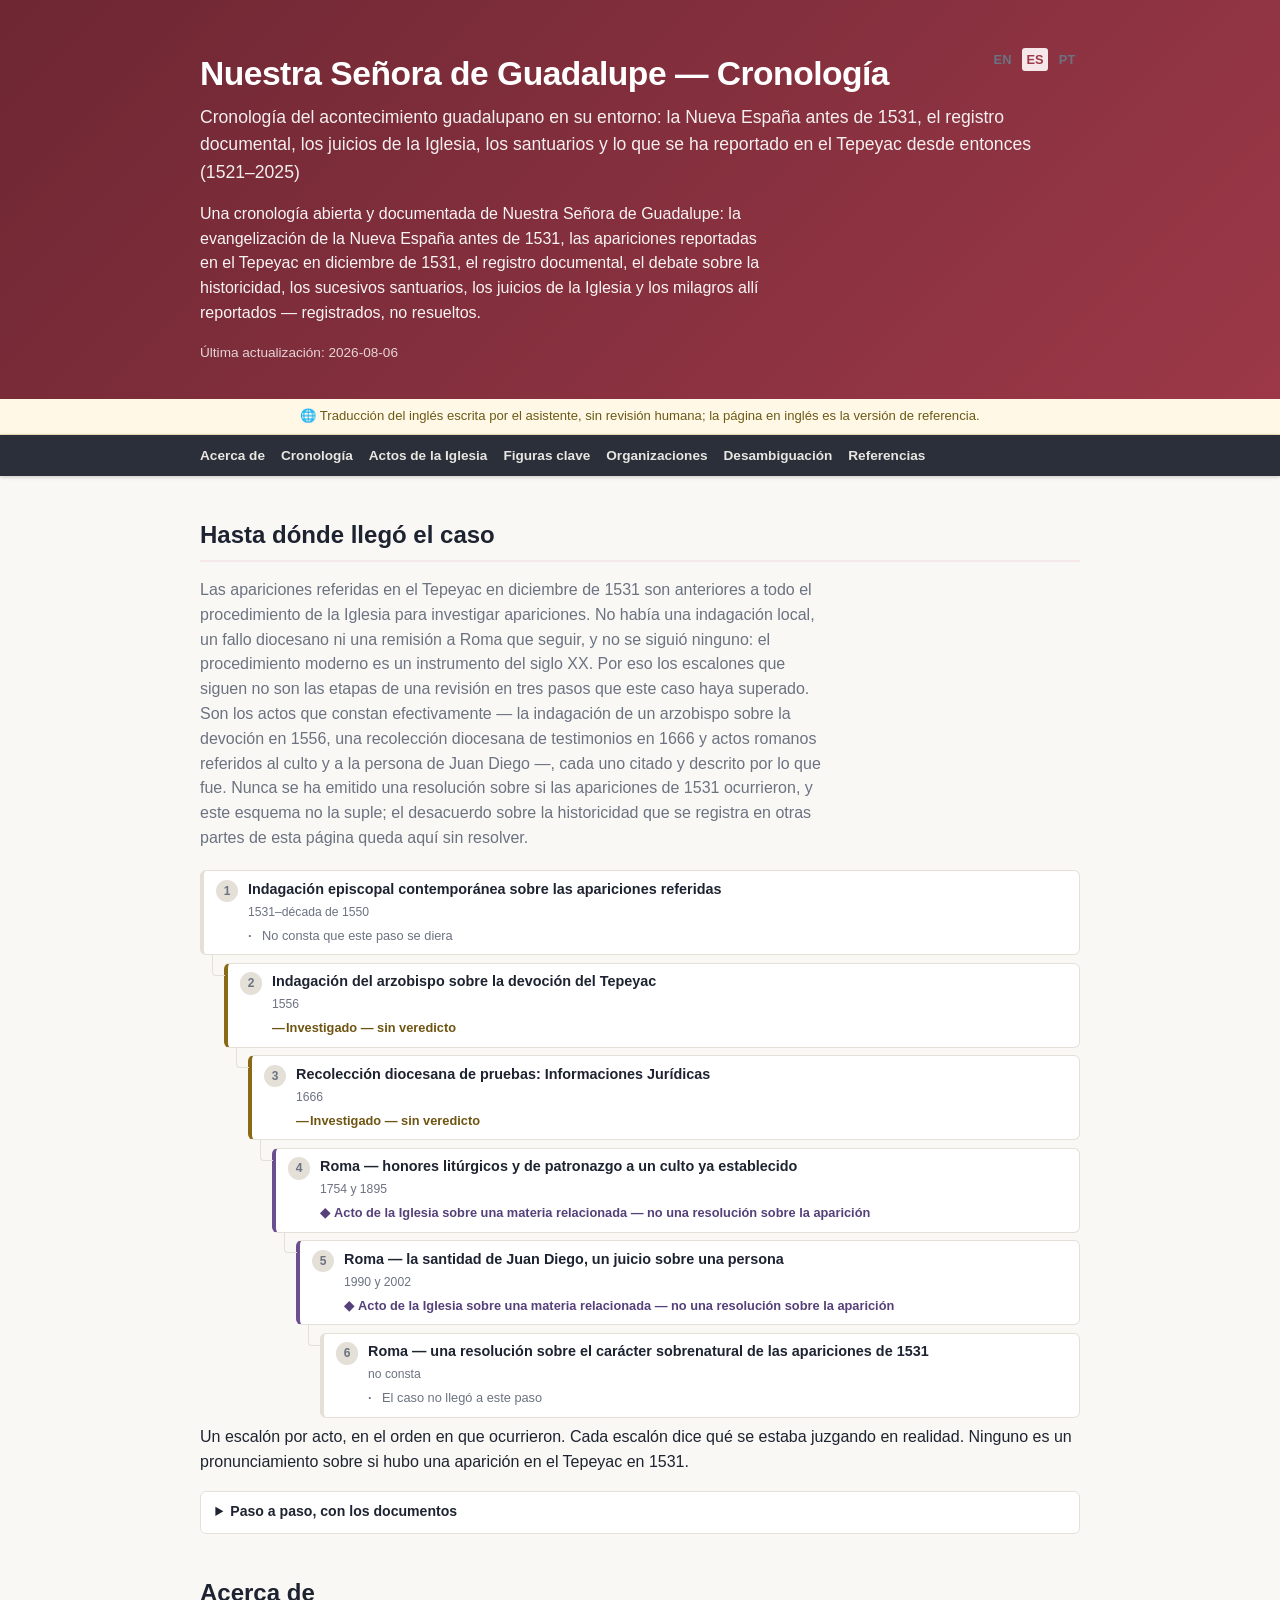
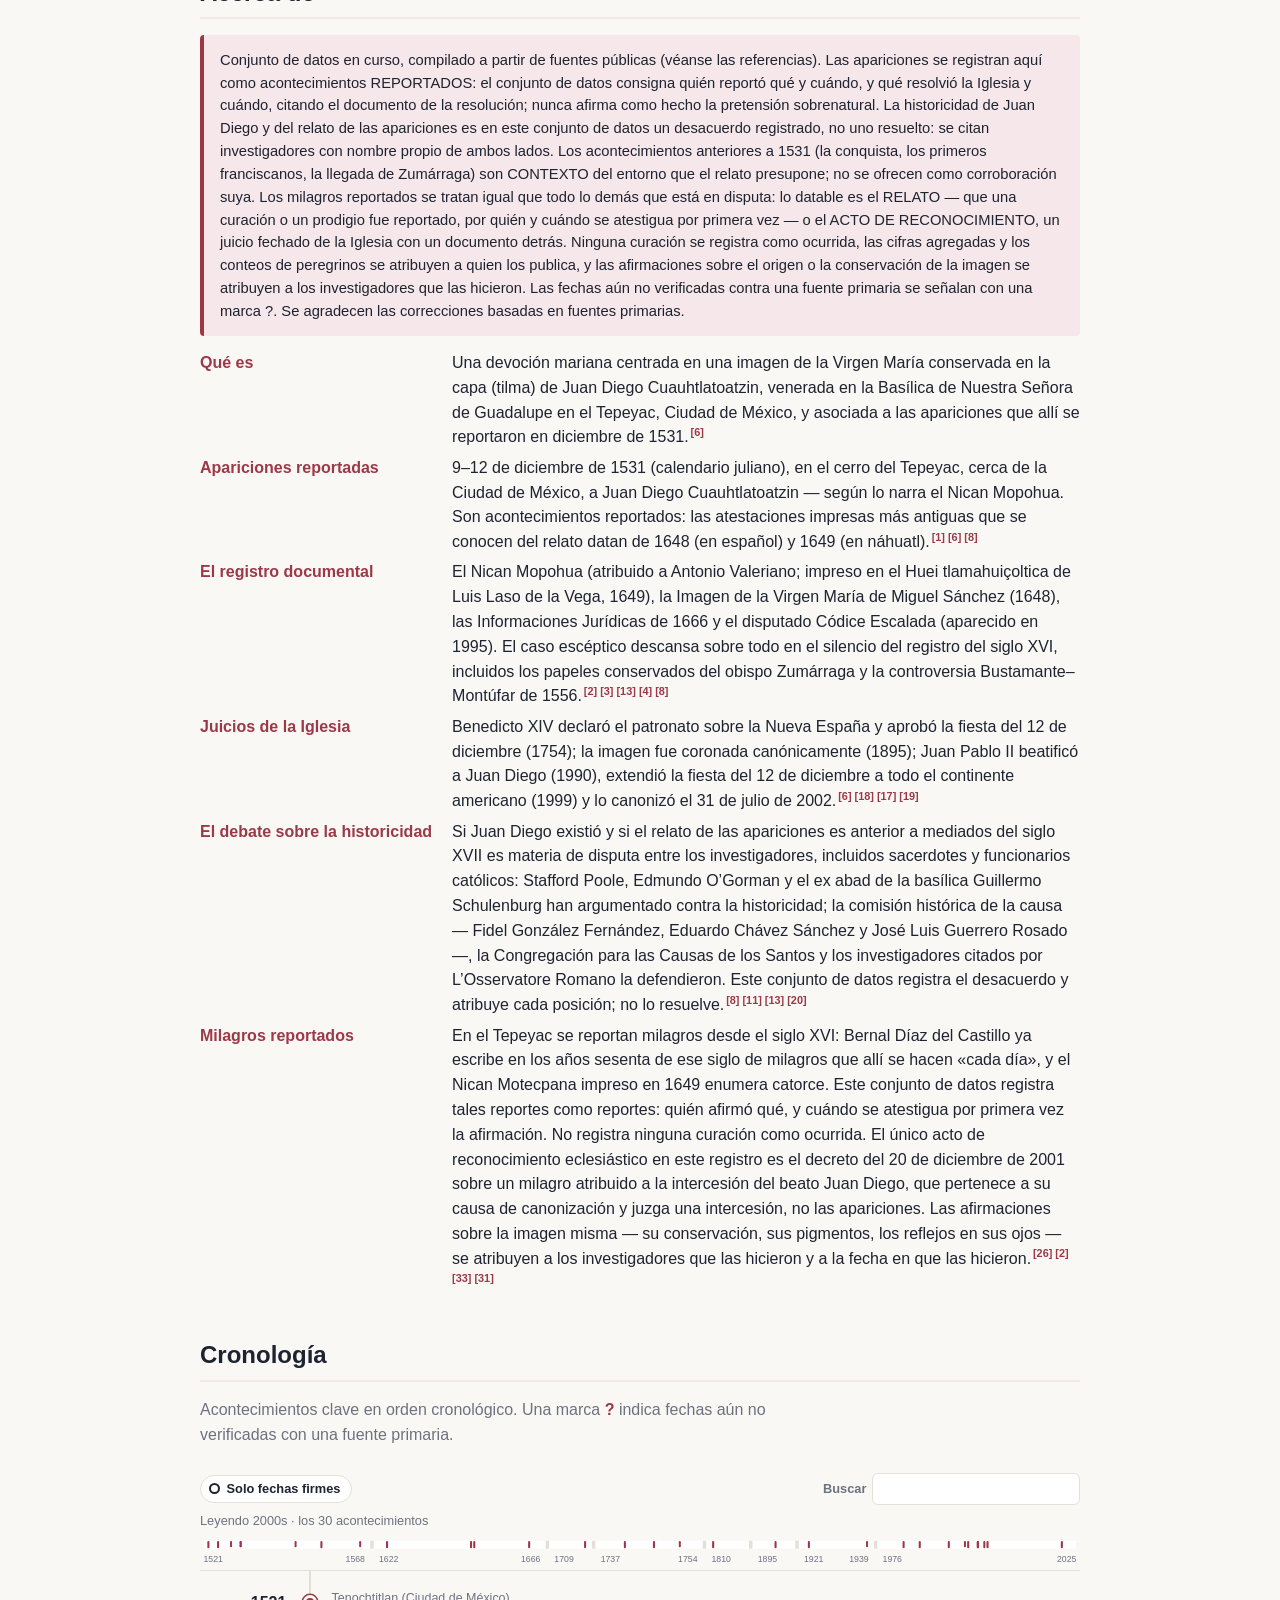
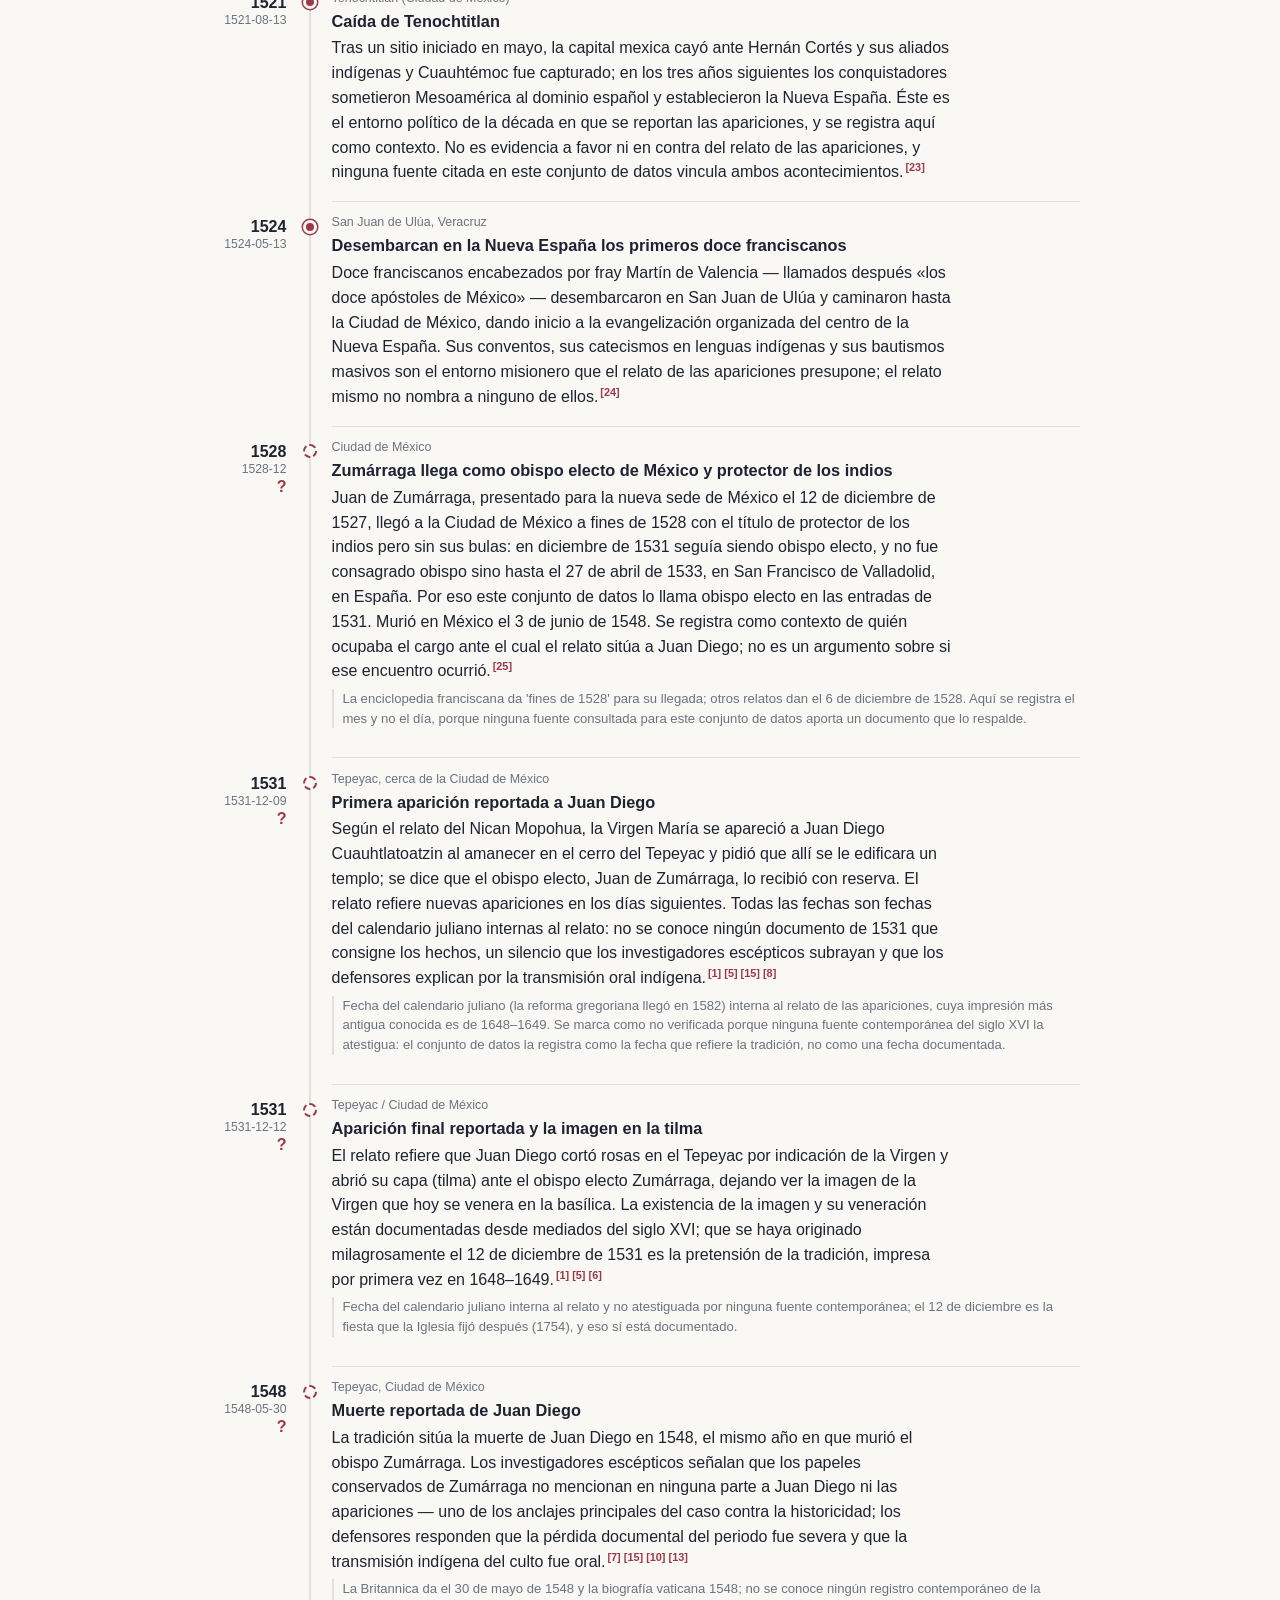
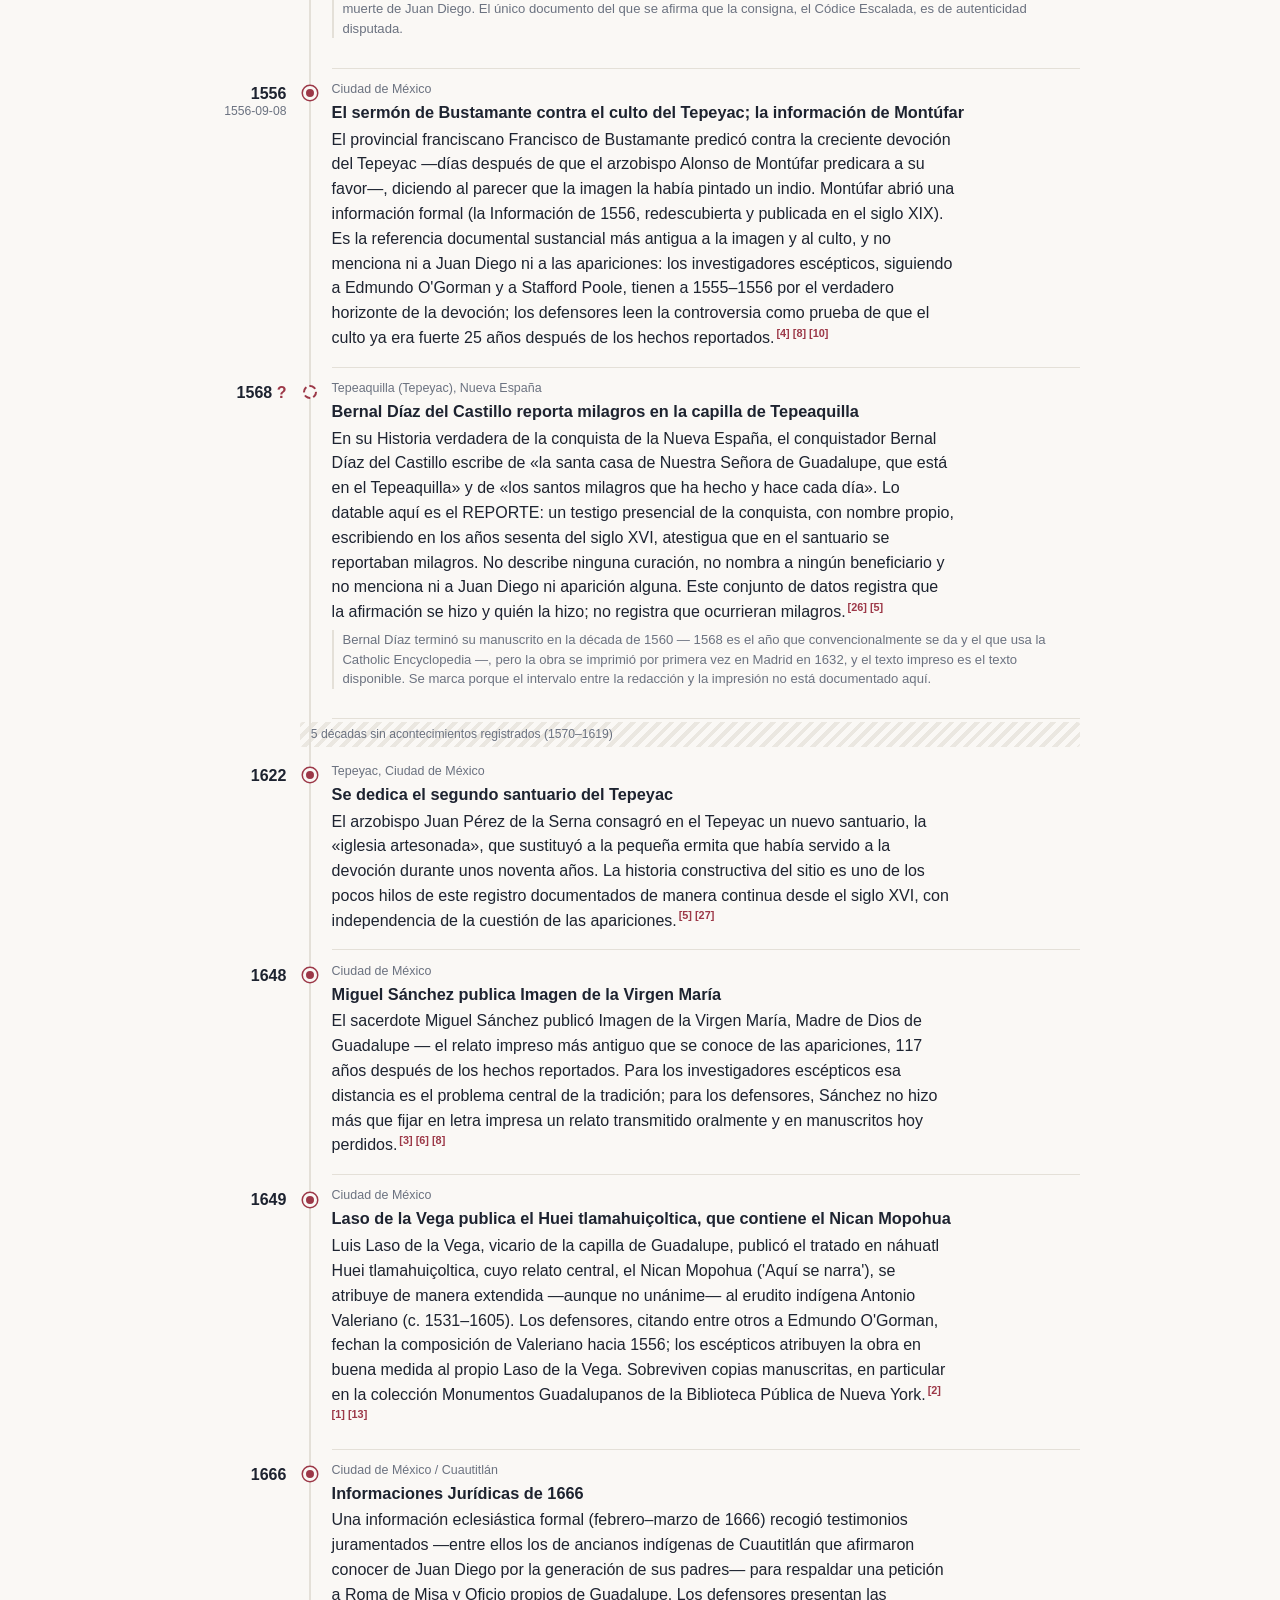
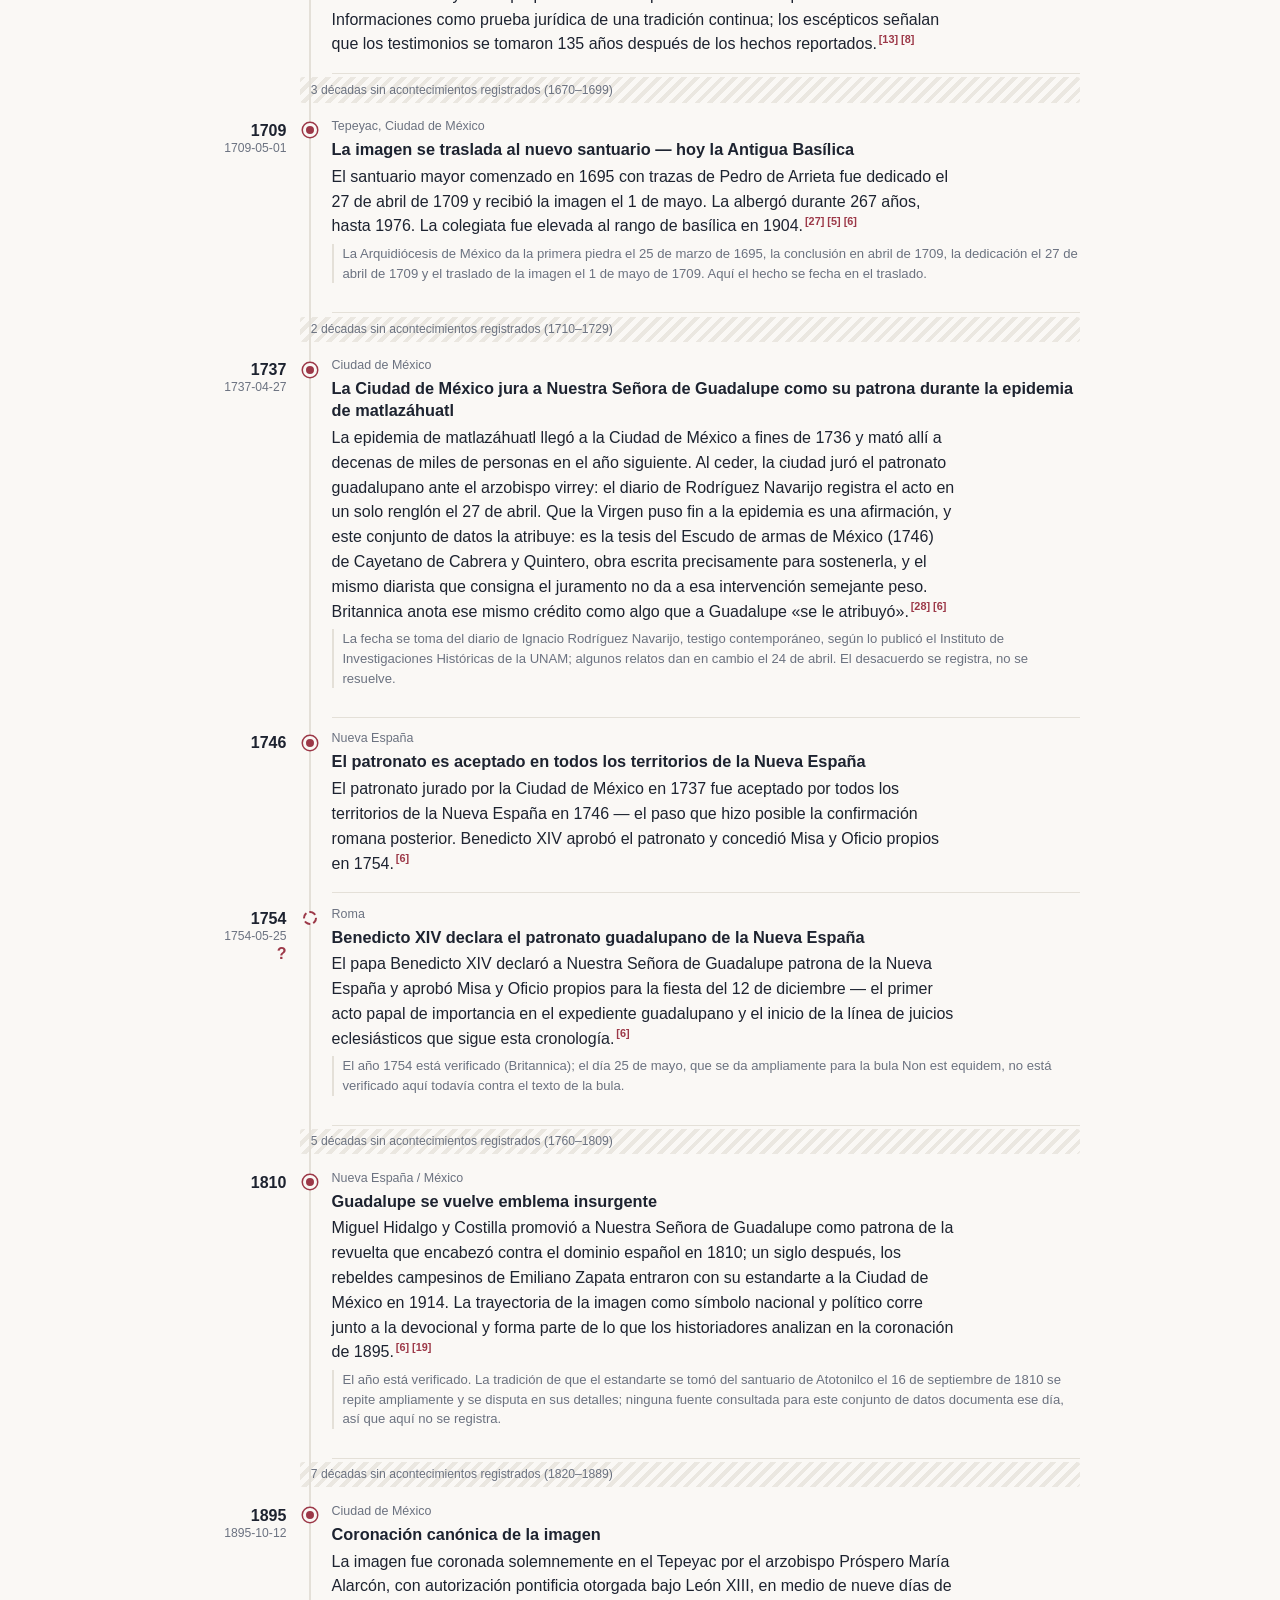
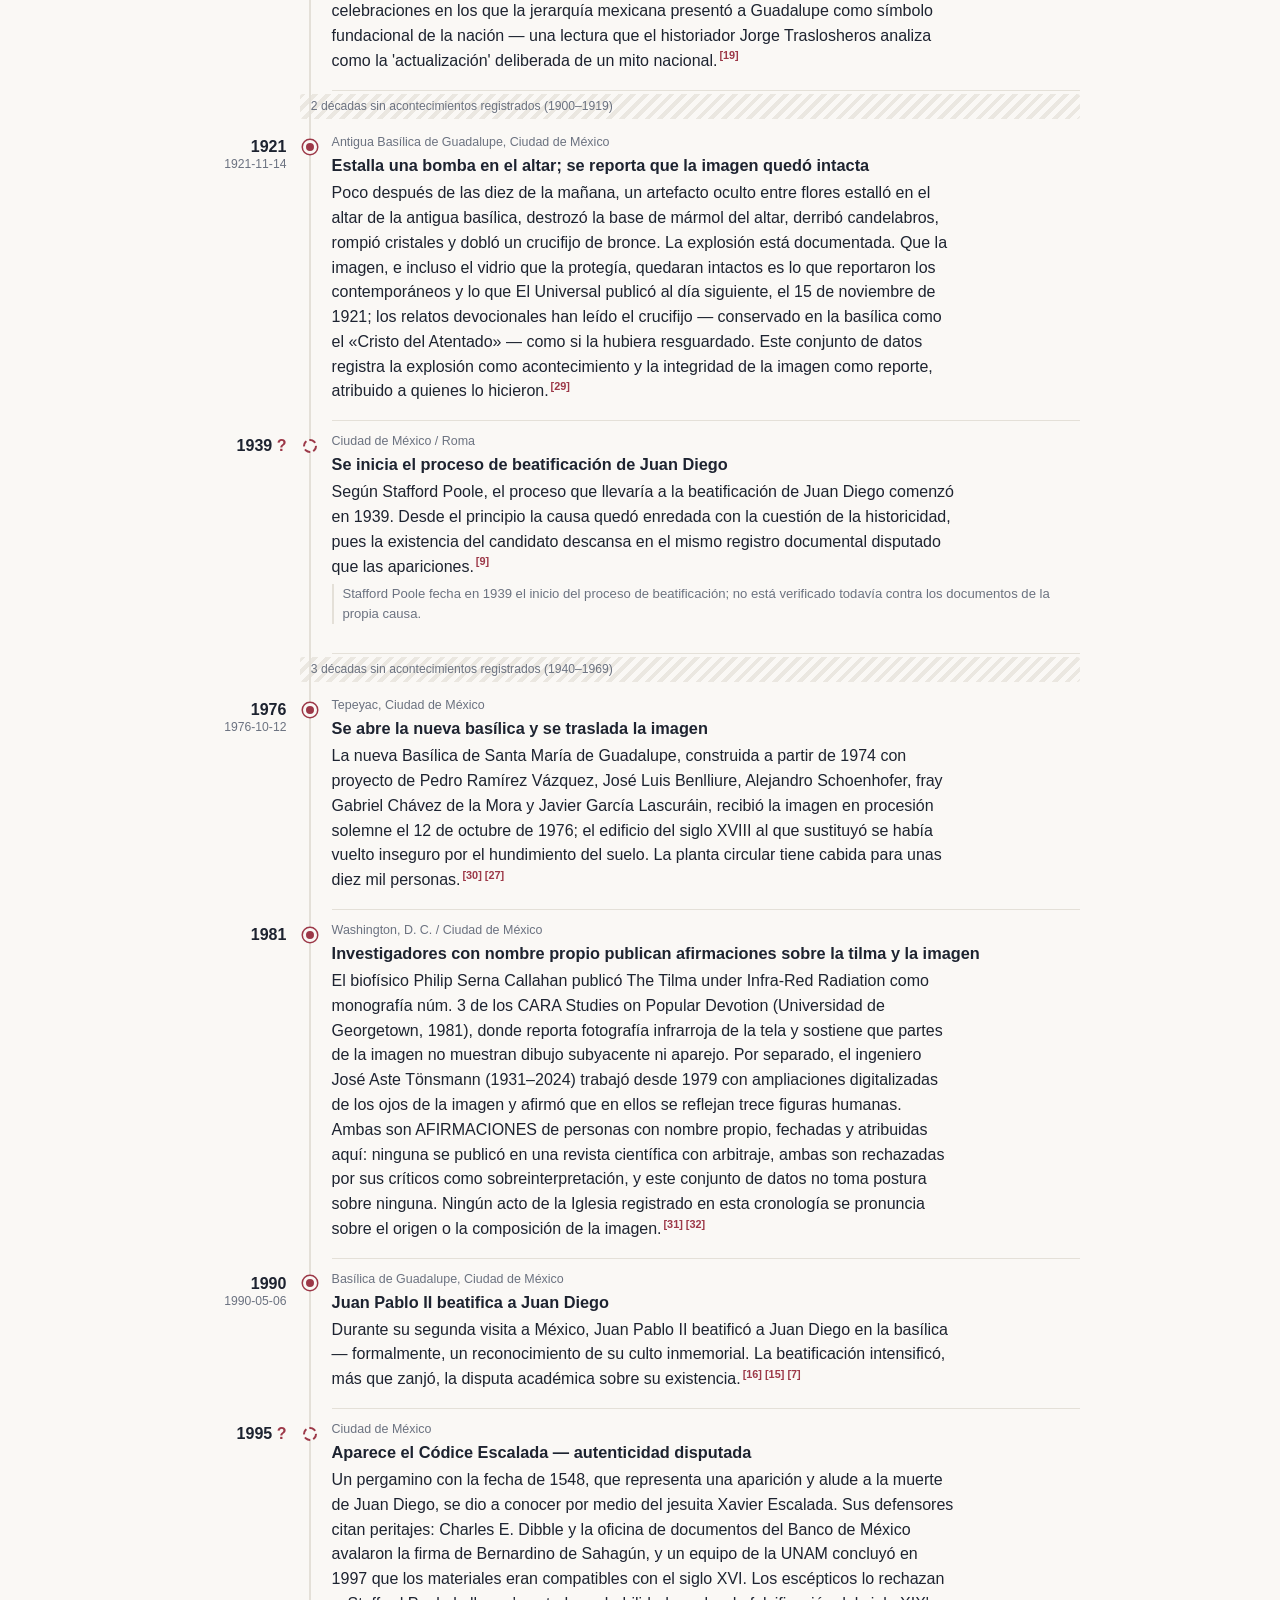
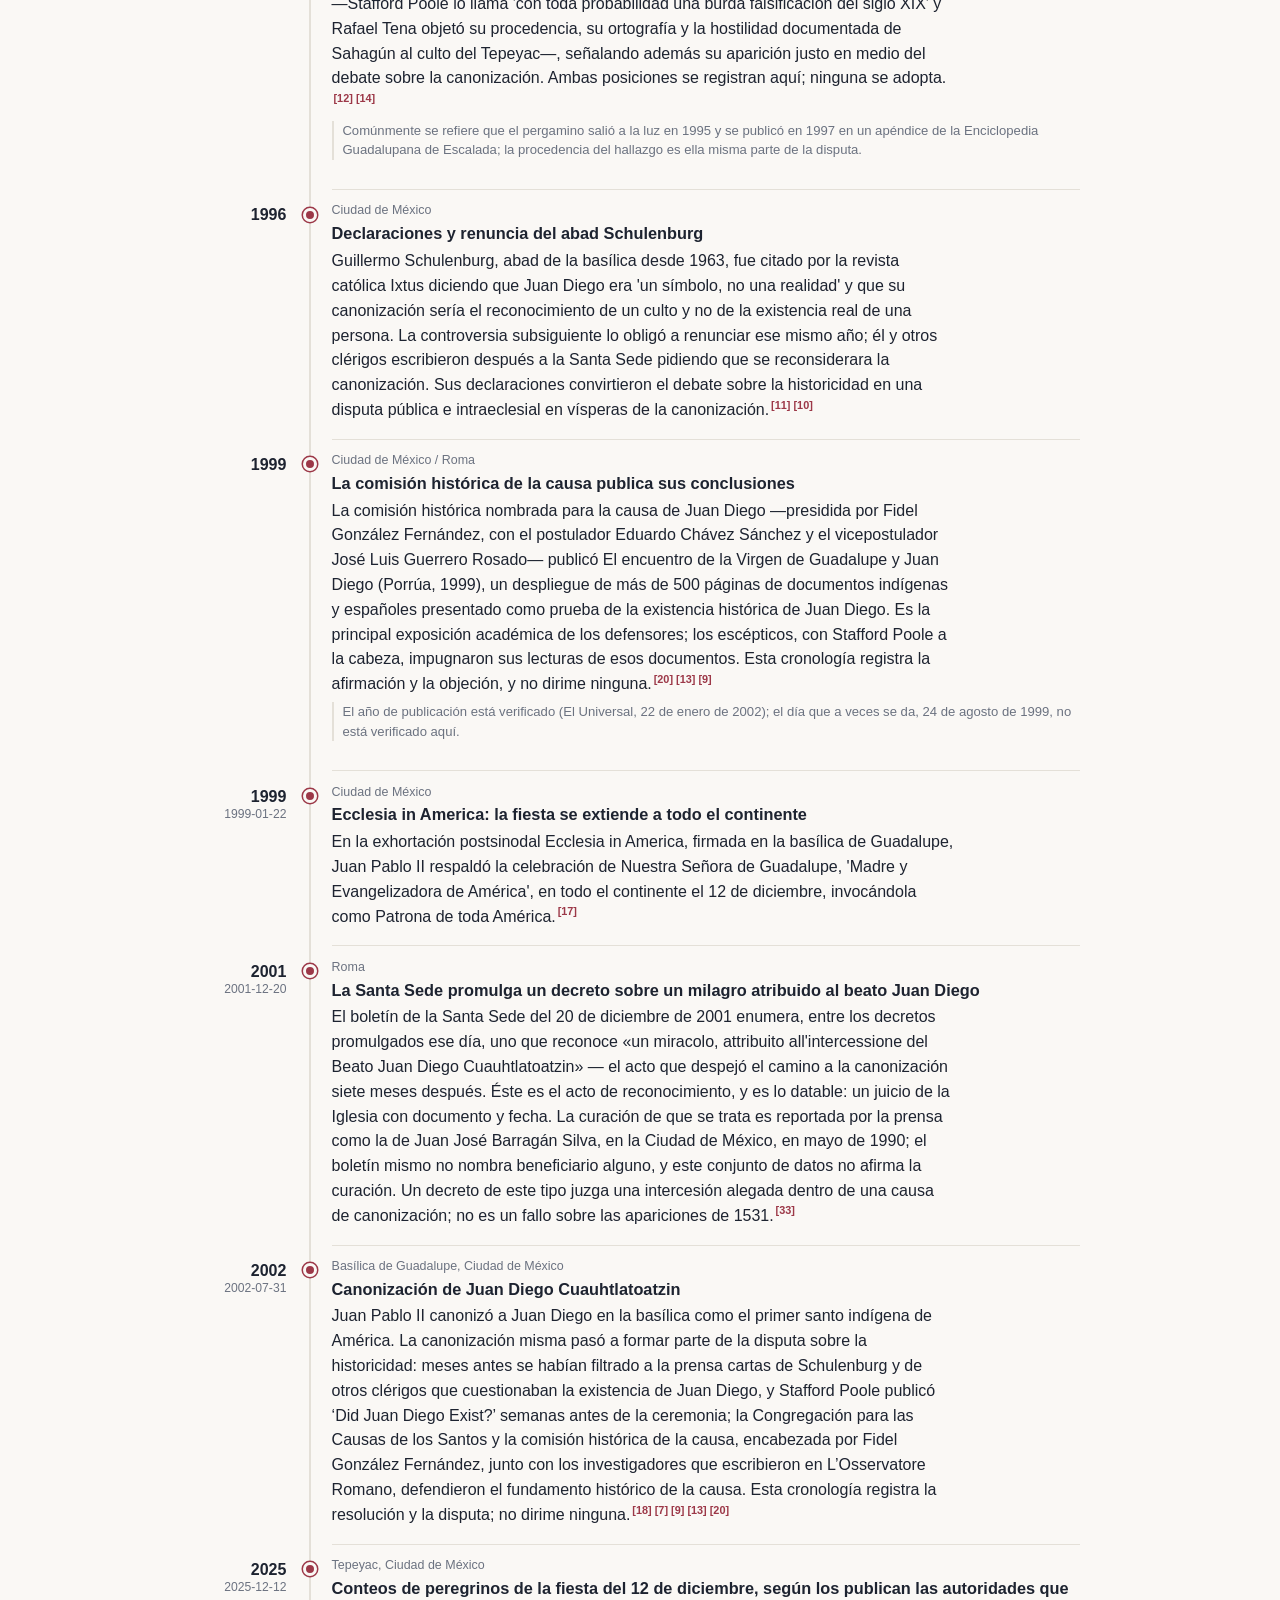
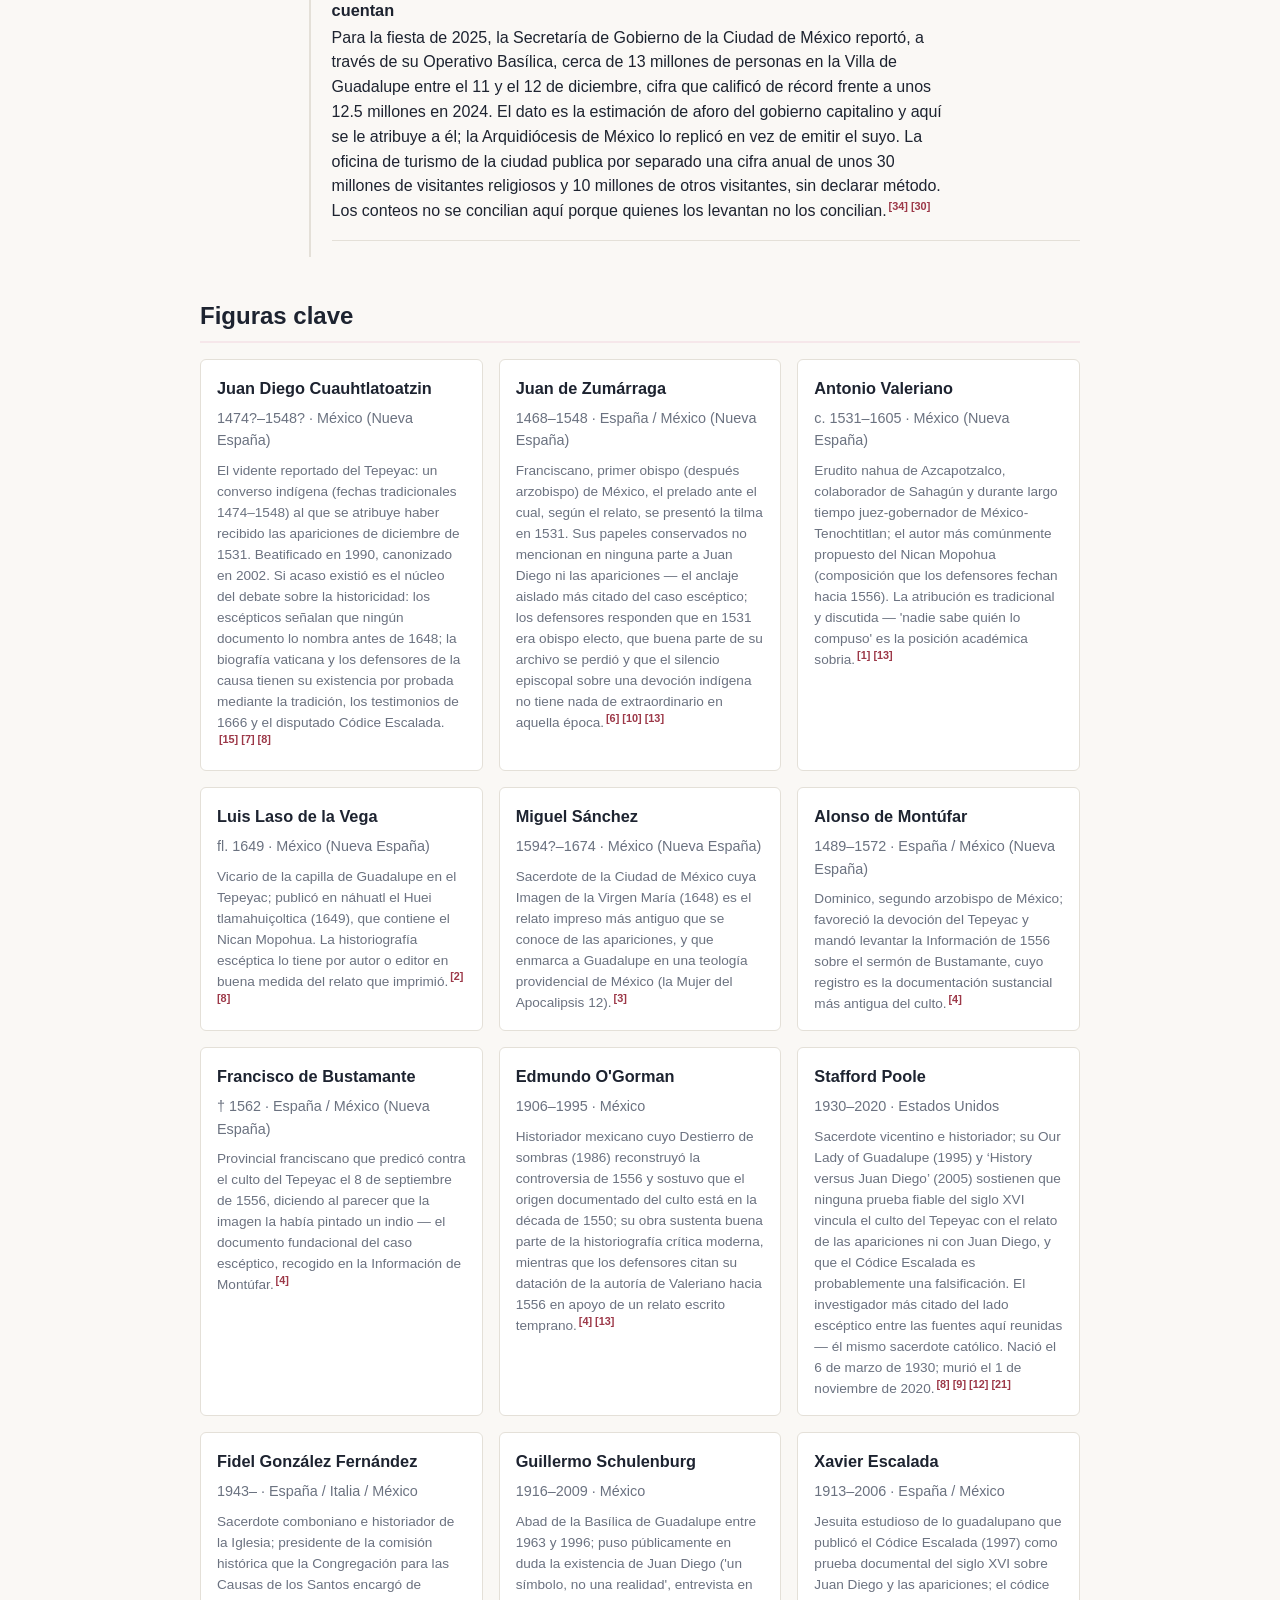
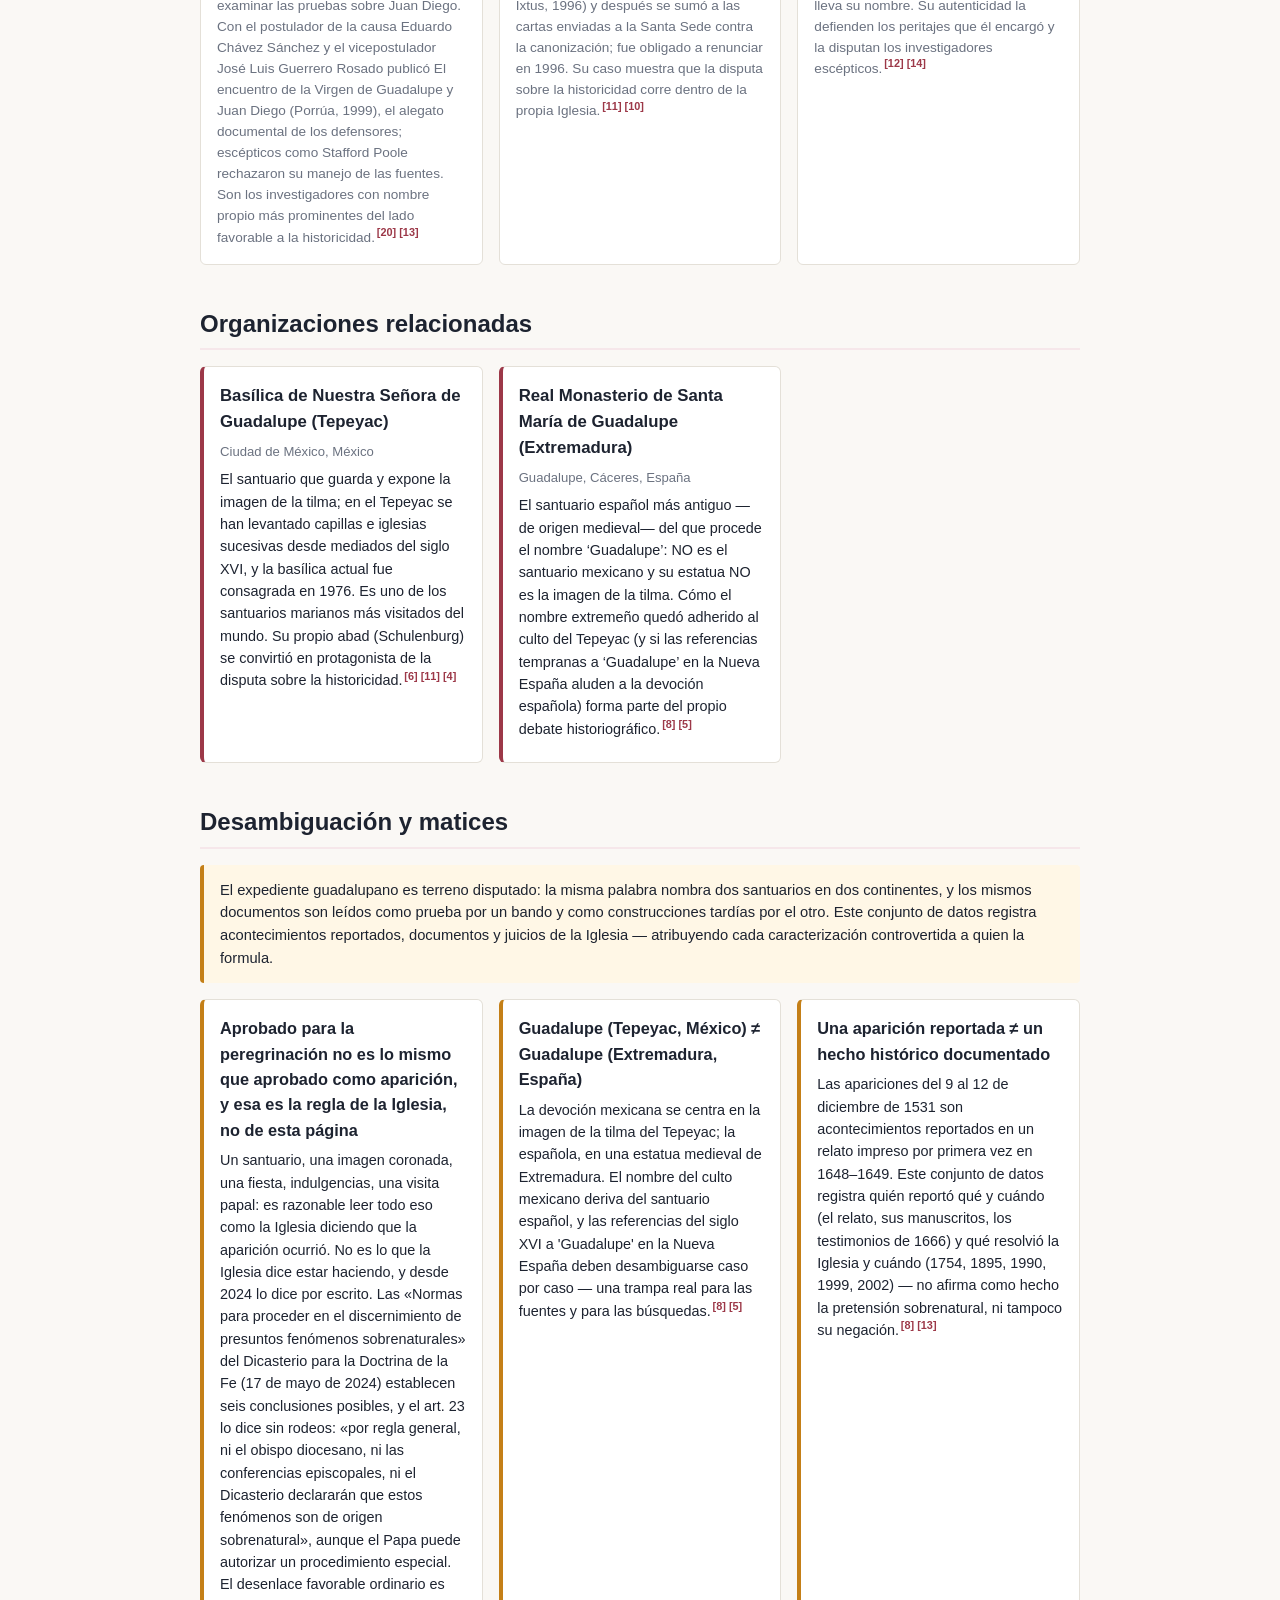
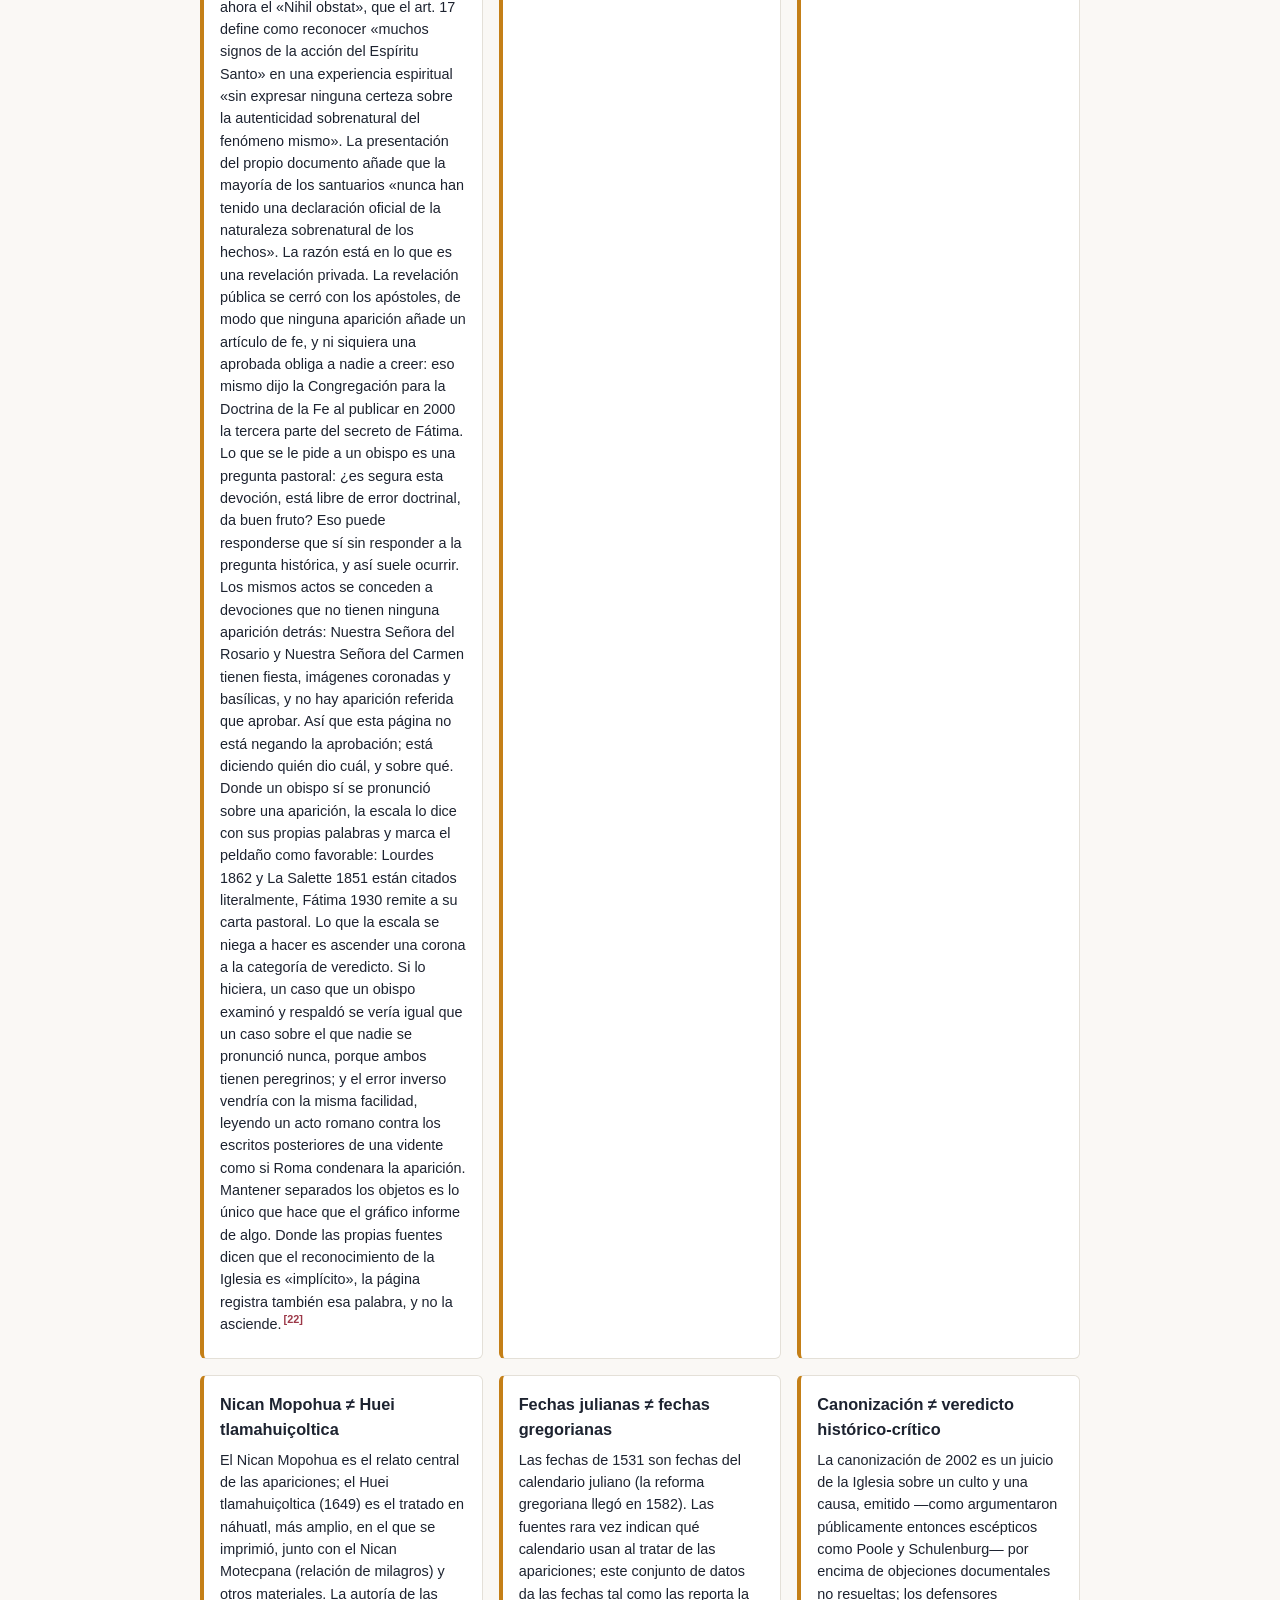
==== commit 01f695f4: "Phone layout: nothing widens the page; river skips a year-only date From cronologia/core#112: - .viz" ====
--- a/docs/es/index.html
+++ b/docs/es/index.html
@@ -322,7 +322,7 @@
           </div>
         </li>
         <li class="rv-e rv-u" id="decade-1560" data-i="7" data-lanes="" data-decade="1560s">
-          <div class="rv-year">1568<small>1568</small> <span class="flag" title="Fecha aún no verificada con una fuente primaria">?</span></div>
+          <div class="rv-year">1568 <span class="flag" title="Fecha aún no verificada con una fuente primaria">?</span></div>
           <div class="rv-node" aria-hidden="true"><i class="rv-l0" style="--k:0"></i></div>
           <div class="rv-card">
             <p class="rv-kick"><span>Tepeaquilla (Tepeyac), Nueva España</span></p>
@@ -333,7 +333,7 @@
         </li>
         <li class="rv-gap"><span>5 décadas sin acontecimientos registrados (1570–1619)</span></li>
         <li class="rv-e" id="decade-1620" data-i="8" data-lanes="" data-decade="1620s">
-          <div class="rv-year">1622<small>1622</small></div>
+          <div class="rv-year">1622</div>
           <div class="rv-node" aria-hidden="true"><i class="rv-l0" style="--k:0"></i></div>
           <div class="rv-card">
             <p class="rv-kick"><span>Tepeyac, Ciudad de México</span></p>
@@ -342,7 +342,7 @@
           </div>
         </li>
         <li class="rv-e" id="decade-1640" data-i="9" data-lanes="" data-decade="1640s">
-          <div class="rv-year">1648<small>1648</small></div>
+          <div class="rv-year">1648</div>
           <div class="rv-node" aria-hidden="true"><i class="rv-l0" style="--k:0"></i></div>
           <div class="rv-card">
             <p class="rv-kick"><span>Ciudad de México</span></p>
@@ -351,7 +351,7 @@
           </div>
         </li>
         <li class="rv-e" data-i="10" data-lanes="" data-decade="1640s">
-          <div class="rv-year">1649<small>1649</small></div>
+          <div class="rv-year">1649</div>
           <div class="rv-node" aria-hidden="true"><i class="rv-l0" style="--k:0"></i></div>
           <div class="rv-card">
             <p class="rv-kick"><span>Ciudad de México</span></p>
@@ -360,7 +360,7 @@
           </div>
         </li>
         <li class="rv-e" id="decade-1660" data-i="11" data-lanes="" data-decade="1660s">
-          <div class="rv-year">1666<small>1666</small></div>
+          <div class="rv-year">1666</div>
           <div class="rv-node" aria-hidden="true"><i class="rv-l0" style="--k:0"></i></div>
           <div class="rv-card">
             <p class="rv-kick"><span>Ciudad de México / Cuautitlán</span></p>
@@ -391,7 +391,7 @@
           </div>
         </li>
         <li class="rv-e" id="decade-1740" data-i="14" data-lanes="" data-decade="1740s">
-          <div class="rv-year">1746<small>1746</small></div>
+          <div class="rv-year">1746</div>
           <div class="rv-node" aria-hidden="true"><i class="rv-l0" style="--k:0"></i></div>
           <div class="rv-card">
             <p class="rv-kick"><span>Nueva España</span></p>
@@ -411,7 +411,7 @@
         </li>
         <li class="rv-gap"><span>5 décadas sin acontecimientos registrados (1760–1809)</span></li>
         <li class="rv-e" id="decade-1810" data-i="16" data-lanes="" data-decade="1810s">
-          <div class="rv-year">1810<small>1810</small></div>
+          <div class="rv-year">1810</div>
           <div class="rv-node" aria-hidden="true"><i class="rv-l0" style="--k:0"></i></div>
           <div class="rv-card">
             <p class="rv-kick"><span>Nueva España / México</span></p>
@@ -441,7 +441,7 @@
           </div>
         </li>
         <li class="rv-e rv-u" id="decade-1930" data-i="19" data-lanes="" data-decade="1930s">
-          <div class="rv-year">1939<small>1939</small> <span class="flag" title="Fecha aún no verificada con una fuente primaria">?</span></div>
+          <div class="rv-year">1939 <span class="flag" title="Fecha aún no verificada con una fuente primaria">?</span></div>
           <div class="rv-node" aria-hidden="true"><i class="rv-l0" style="--k:0"></i></div>
           <div class="rv-card">
             <p class="rv-kick"><span>Ciudad de México / Roma</span></p>
@@ -461,7 +461,7 @@
           </div>
         </li>
         <li class="rv-e" id="decade-1980" data-i="21" data-lanes="" data-decade="1980s">
-          <div class="rv-year">1981<small>1981</small></div>
+          <div class="rv-year">1981</div>
           <div class="rv-node" aria-hidden="true"><i class="rv-l0" style="--k:0"></i></div>
           <div class="rv-card">
             <p class="rv-kick"><span>Washington, D. C. / Ciudad de México</span></p>
@@ -479,7 +479,7 @@
           </div>
         </li>
         <li class="rv-e rv-u" data-i="23" data-lanes="" data-decade="1990s">
-          <div class="rv-year">1995<small>1995</small> <span class="flag" title="Fecha aún no verificada con una fuente primaria">?</span></div>
+          <div class="rv-year">1995 <span class="flag" title="Fecha aún no verificada con una fuente primaria">?</span></div>
           <div class="rv-node" aria-hidden="true"><i class="rv-l0" style="--k:0"></i></div>
           <div class="rv-card">
             <p class="rv-kick"><span>Ciudad de México</span></p>
@@ -489,7 +489,7 @@
           </div>
         </li>
         <li class="rv-e" data-i="24" data-lanes="" data-decade="1990s">
-          <div class="rv-year">1996<small>1996</small></div>
+          <div class="rv-year">1996</div>
           <div class="rv-node" aria-hidden="true"><i class="rv-l0" style="--k:0"></i></div>
           <div class="rv-card">
             <p class="rv-kick"><span>Ciudad de México</span></p>
@@ -498,7 +498,7 @@
           </div>
         </li>
         <li class="rv-e" data-i="25" data-lanes="" data-decade="1990s">
-          <div class="rv-year">1999<small>1999</small></div>
+          <div class="rv-year">1999</div>
           <div class="rv-node" aria-hidden="true"><i class="rv-l0" style="--k:0"></i></div>
           <div class="rv-card">
             <p class="rv-kick"><span>Ciudad de México / Roma</span></p>
--- a/docs/styles.css
+++ b/docs/styles.css
@@ -72,7 +72,7 @@
 .facts dd { margin: 0; }
 
 /* Chronology table */
-.table-scroll { overflow-x: auto; }
+.table-scroll { position: relative; overflow-x: auto; }
 table.meetings { width: 100%; border-collapse: collapse; font-size: .92rem; background: var(--surface); }
 table.meetings th, table.meetings td { text-align: left; padding: .55rem .65rem; border-bottom: 1px solid var(--line); vertical-align: top; }
 table.meetings thead th { background: #2a2f3a; color: #fff; position: sticky; top: 0; }
@@ -153,7 +153,7 @@
 /* Branch timeline ("subway diagram"; rendered only when the data declares
    `branchTimeline`). The SVG keeps its natural size inside a horizontal
    scroll container on small screens; print scales it to the page. */
-.viz-scroll { overflow-x: auto; -webkit-overflow-scrolling: touch; }
+.viz-scroll { position: relative; overflow-x: auto; -webkit-overflow-scrolling: touch; }
 figure.branch-timeline { margin: 1rem 0 0; }
 .branch-timeline-svg { display: block; }
 .branch-timeline-svg text { font-family: inherit; }
@@ -553,18 +553,21 @@
 
 /* ---------------------------------------------------------------------------
    Time river (core#108): the chronology as lane tracks, opt-in with
-   meta.layout "river". Lane 0 is the site accent; the others are fixed hues
-   chosen to stay apart from each other and readable on the light ground.
+   meta.layout "river". A single-track river takes the site accent. With a
+   lane taxonomy (.rv-lanes) every lane takes a fixed hue from one palette,
+   chosen to stay apart from each other and readable on the light ground; a
+   site accent could otherwise land next to one of them (rcc: rose on rose).
    --------------------------------------------------------------------------- */
 .river { --rv-tw: 20px; --rv-yw: 5.6rem; --rv-top: 2.6rem; }
 .rv-l0 { --c: var(--accent); }
+.rv-lanes .rv-l0 { --c: #4338a0; }
 .rv-l1 { --c: #13776d; }
 .rv-l2 { --c: #a8620f; }
-.rv-l3 { --c: #b03a5b; }
-.rv-l4 { --c: #3f6ea8; }
-.rv-l5 { --c: #6b7a1f; }
-.rv-l6 { --c: #7d3c98; }
-.rv-l7 { --c: #8a5a44; }
+.rv-l3 { --c: #b0306a; }
+.rv-l4 { --c: #2f7fb5; }
+.rv-l5 { --c: #5e7a1a; }
+.rv-l6 { --c: #8a5a44; }
+.rv-l7 { --c: #555f6d; }
 .rv-bar { background: var(--bg); padding: .6rem 0 .4rem; border-bottom: 1px solid var(--line); display: grid; gap: .5rem; z-index: 5; }
 @media (min-width: 700px) and (min-height: 640px) { .rv-bar { position: sticky; top: var(--rv-top); } }
 .rv-controls { display: flex; flex-wrap: wrap; gap: .4rem .5rem; align-items: center; }
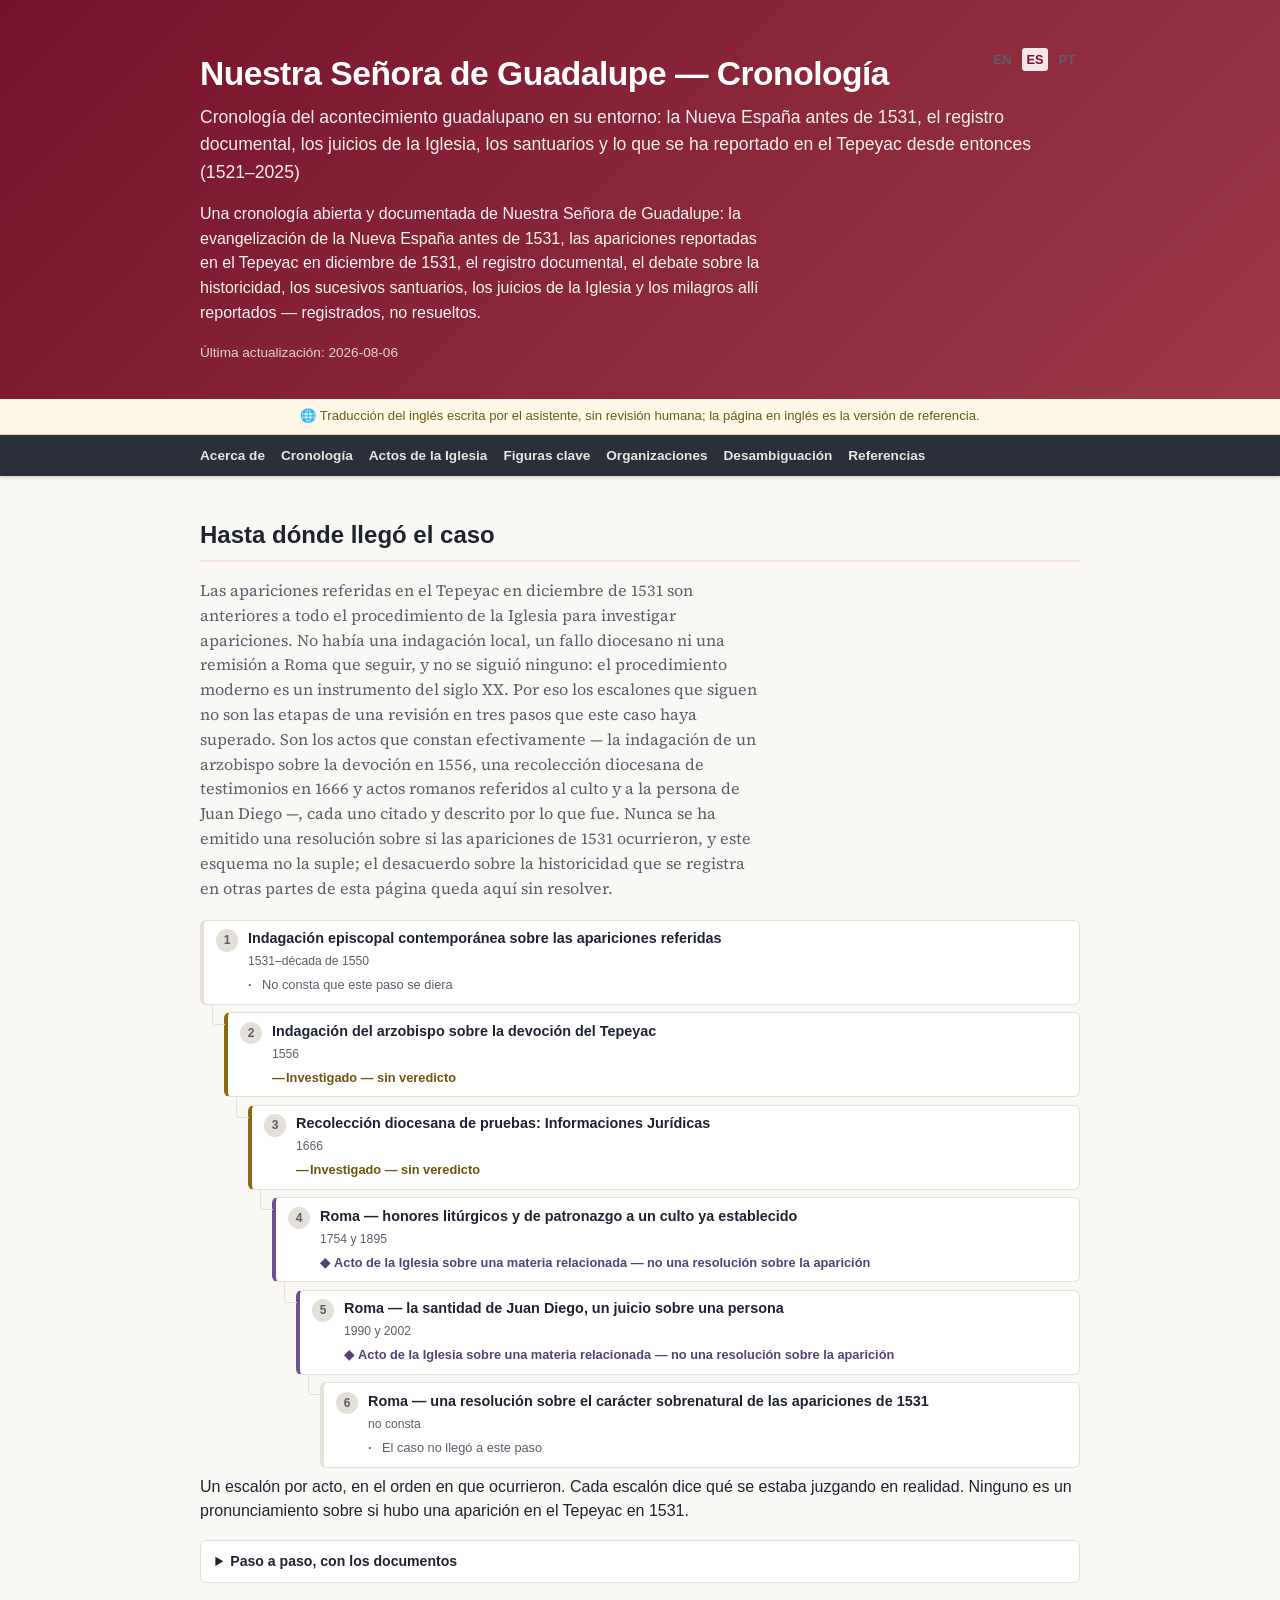
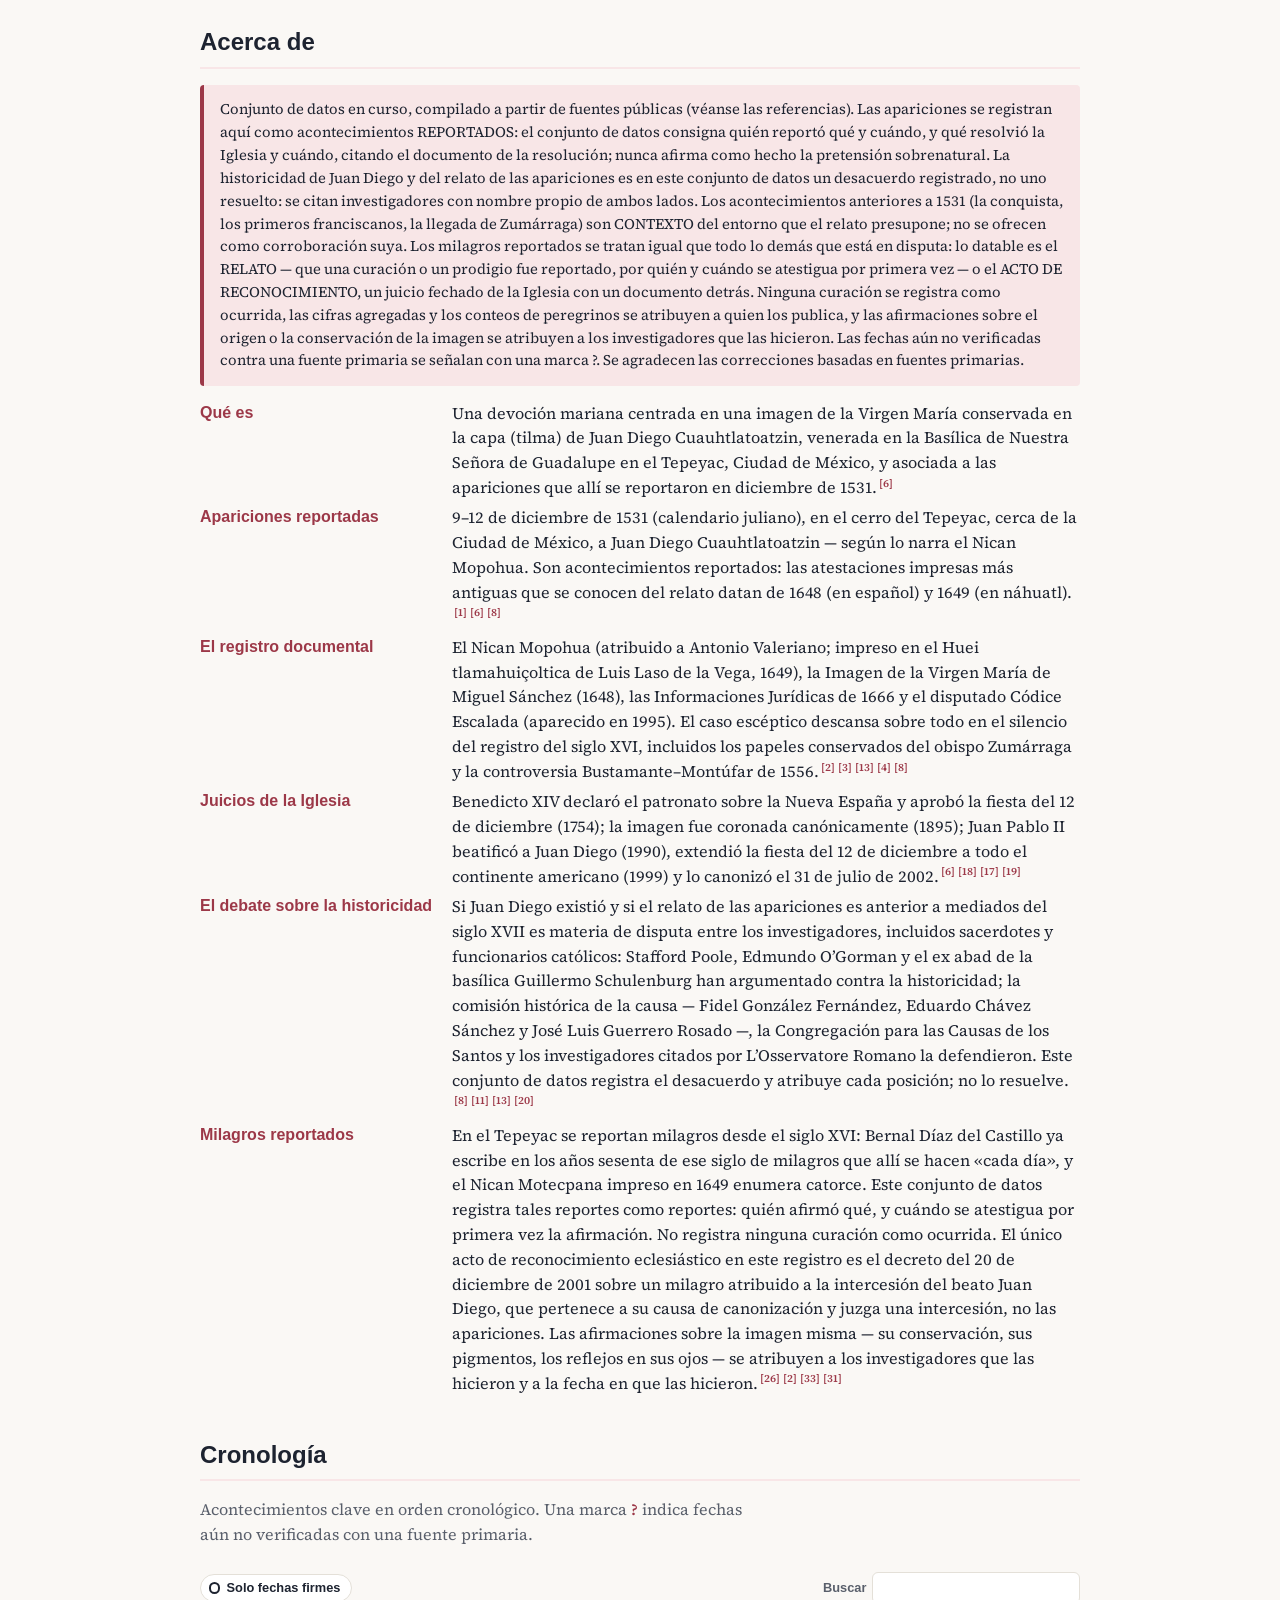
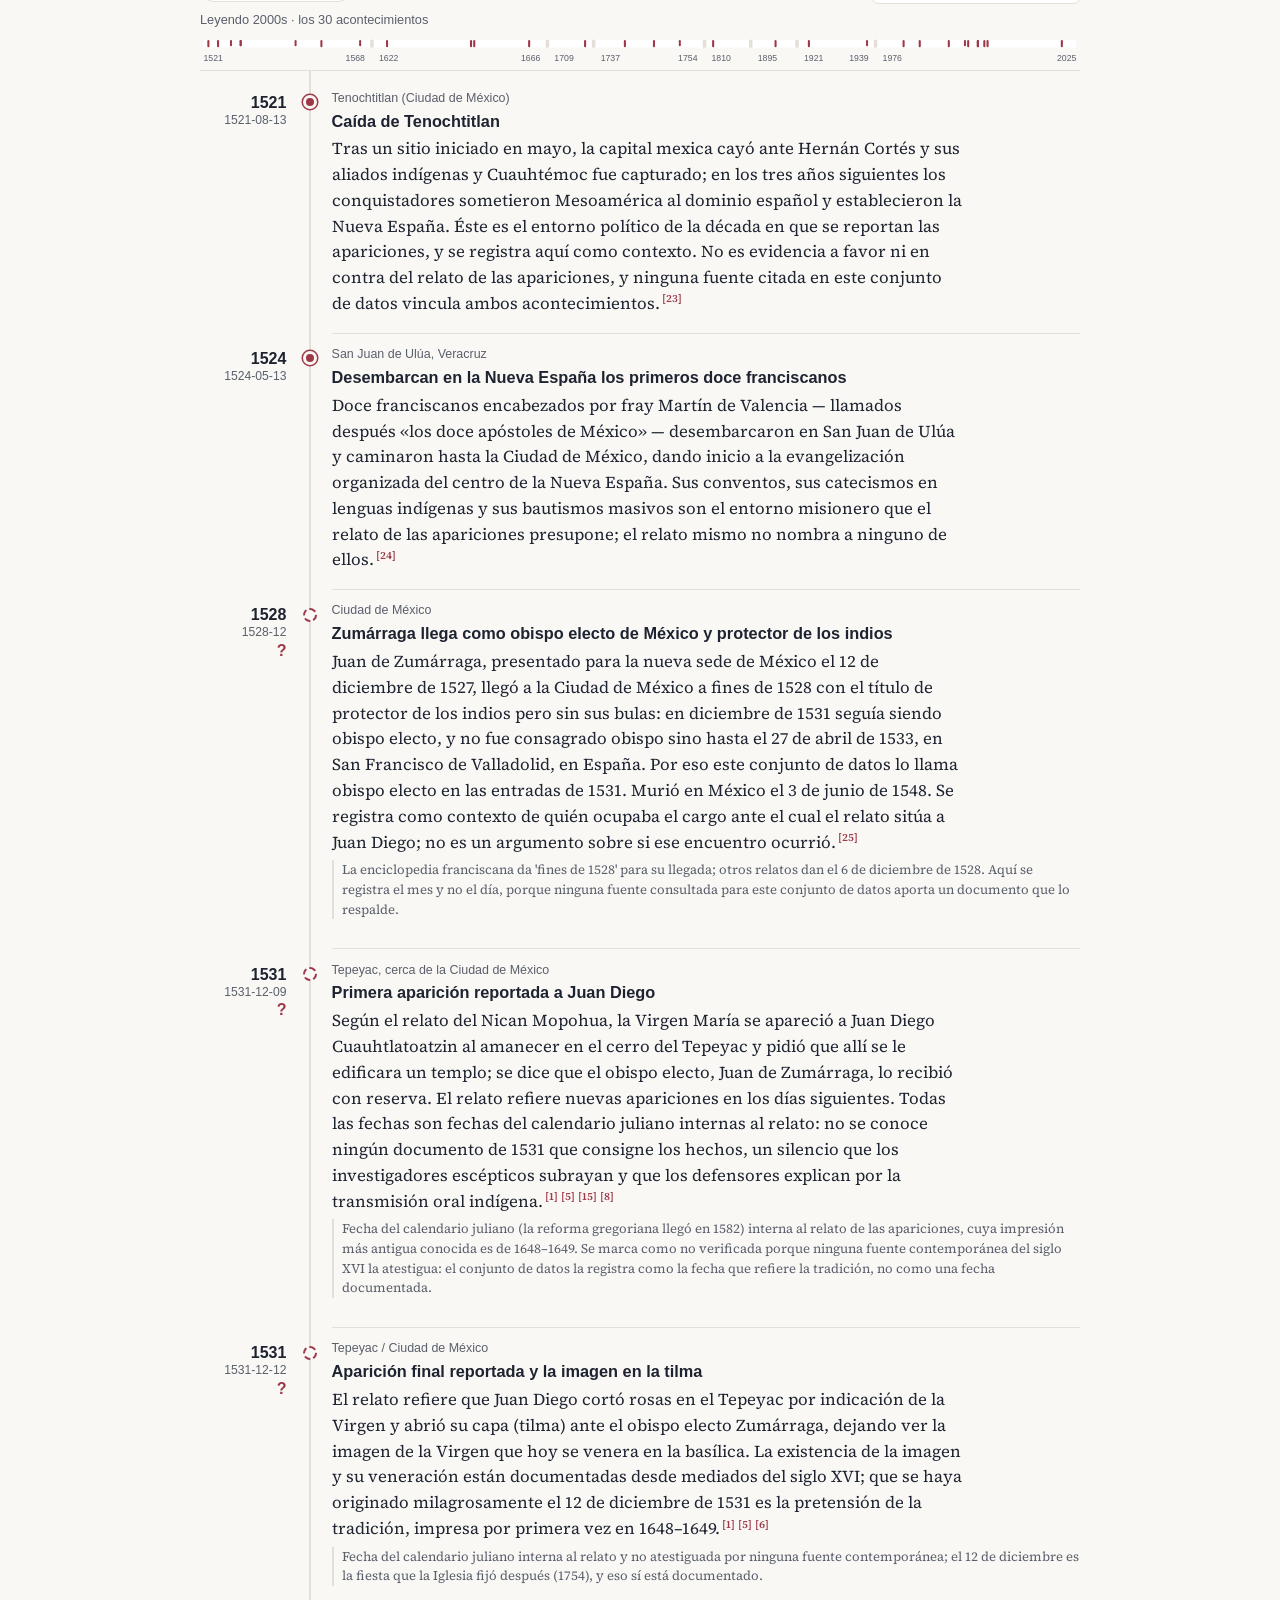
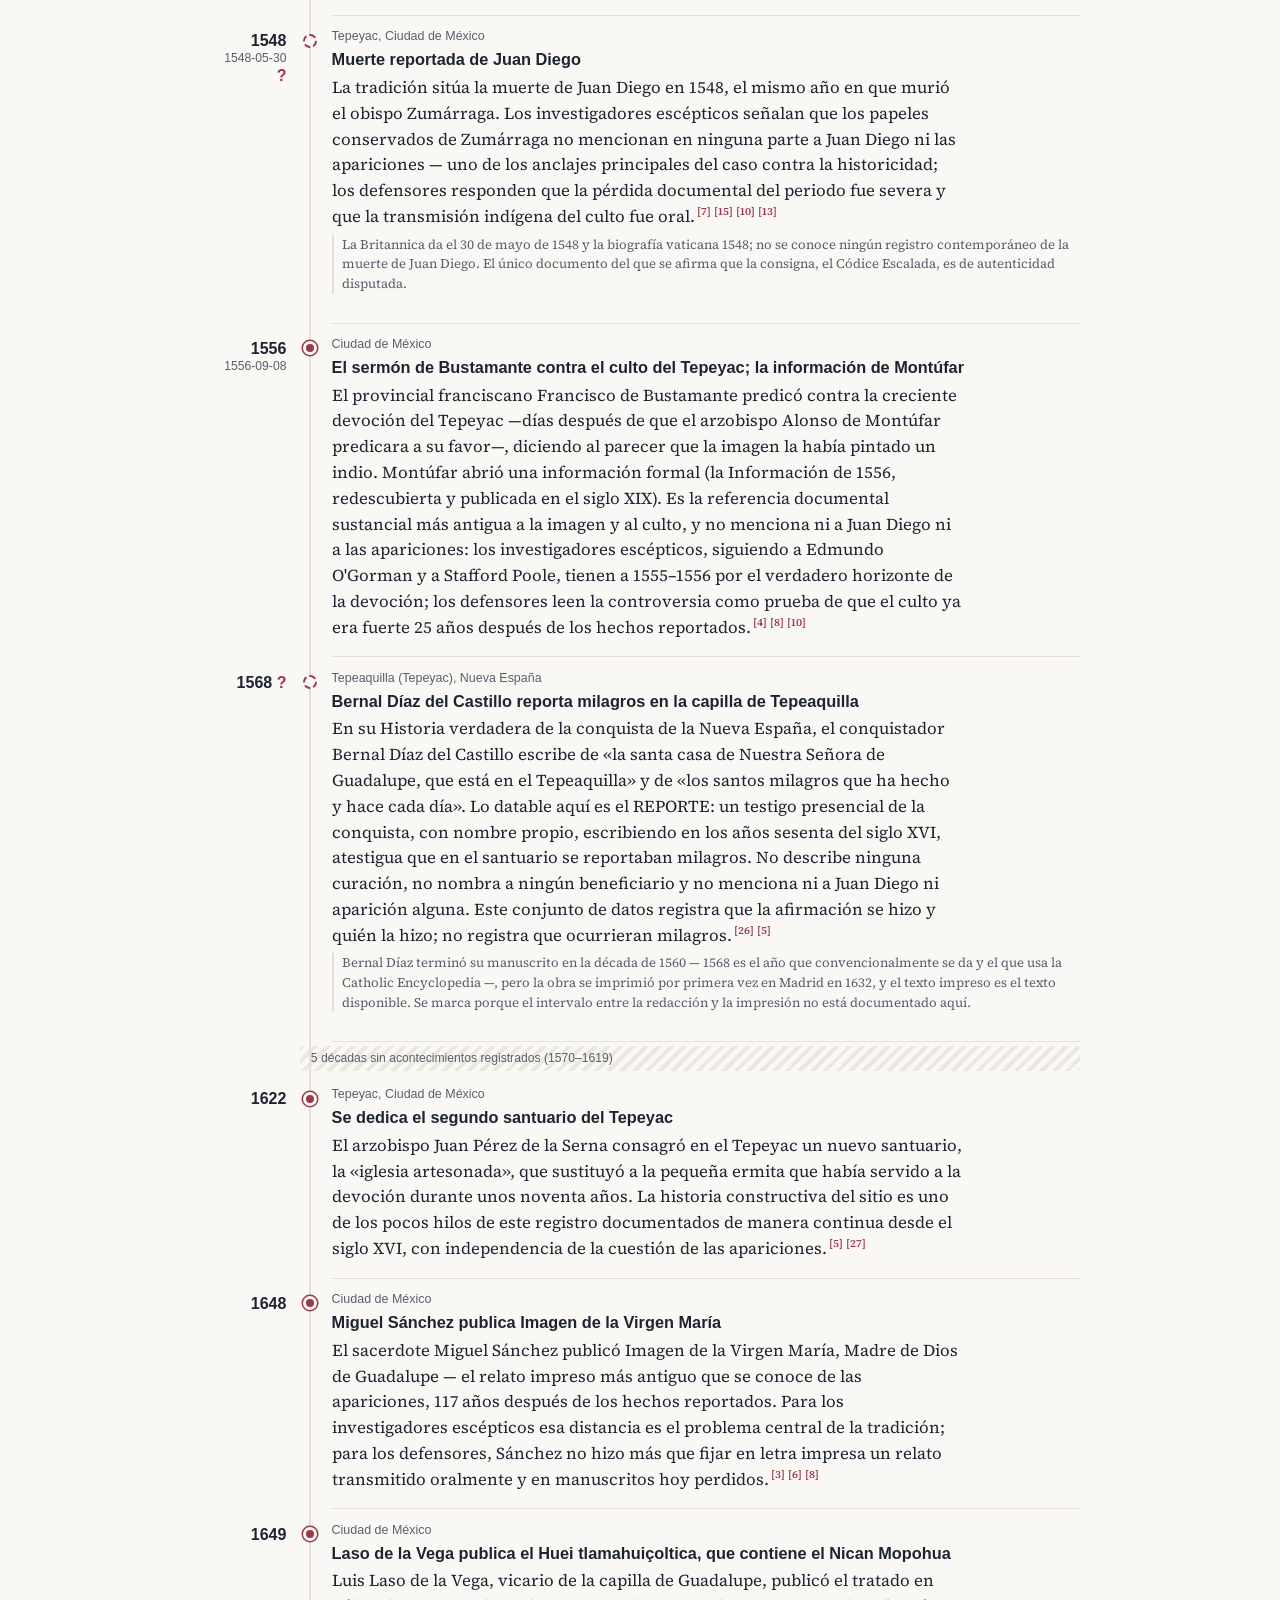
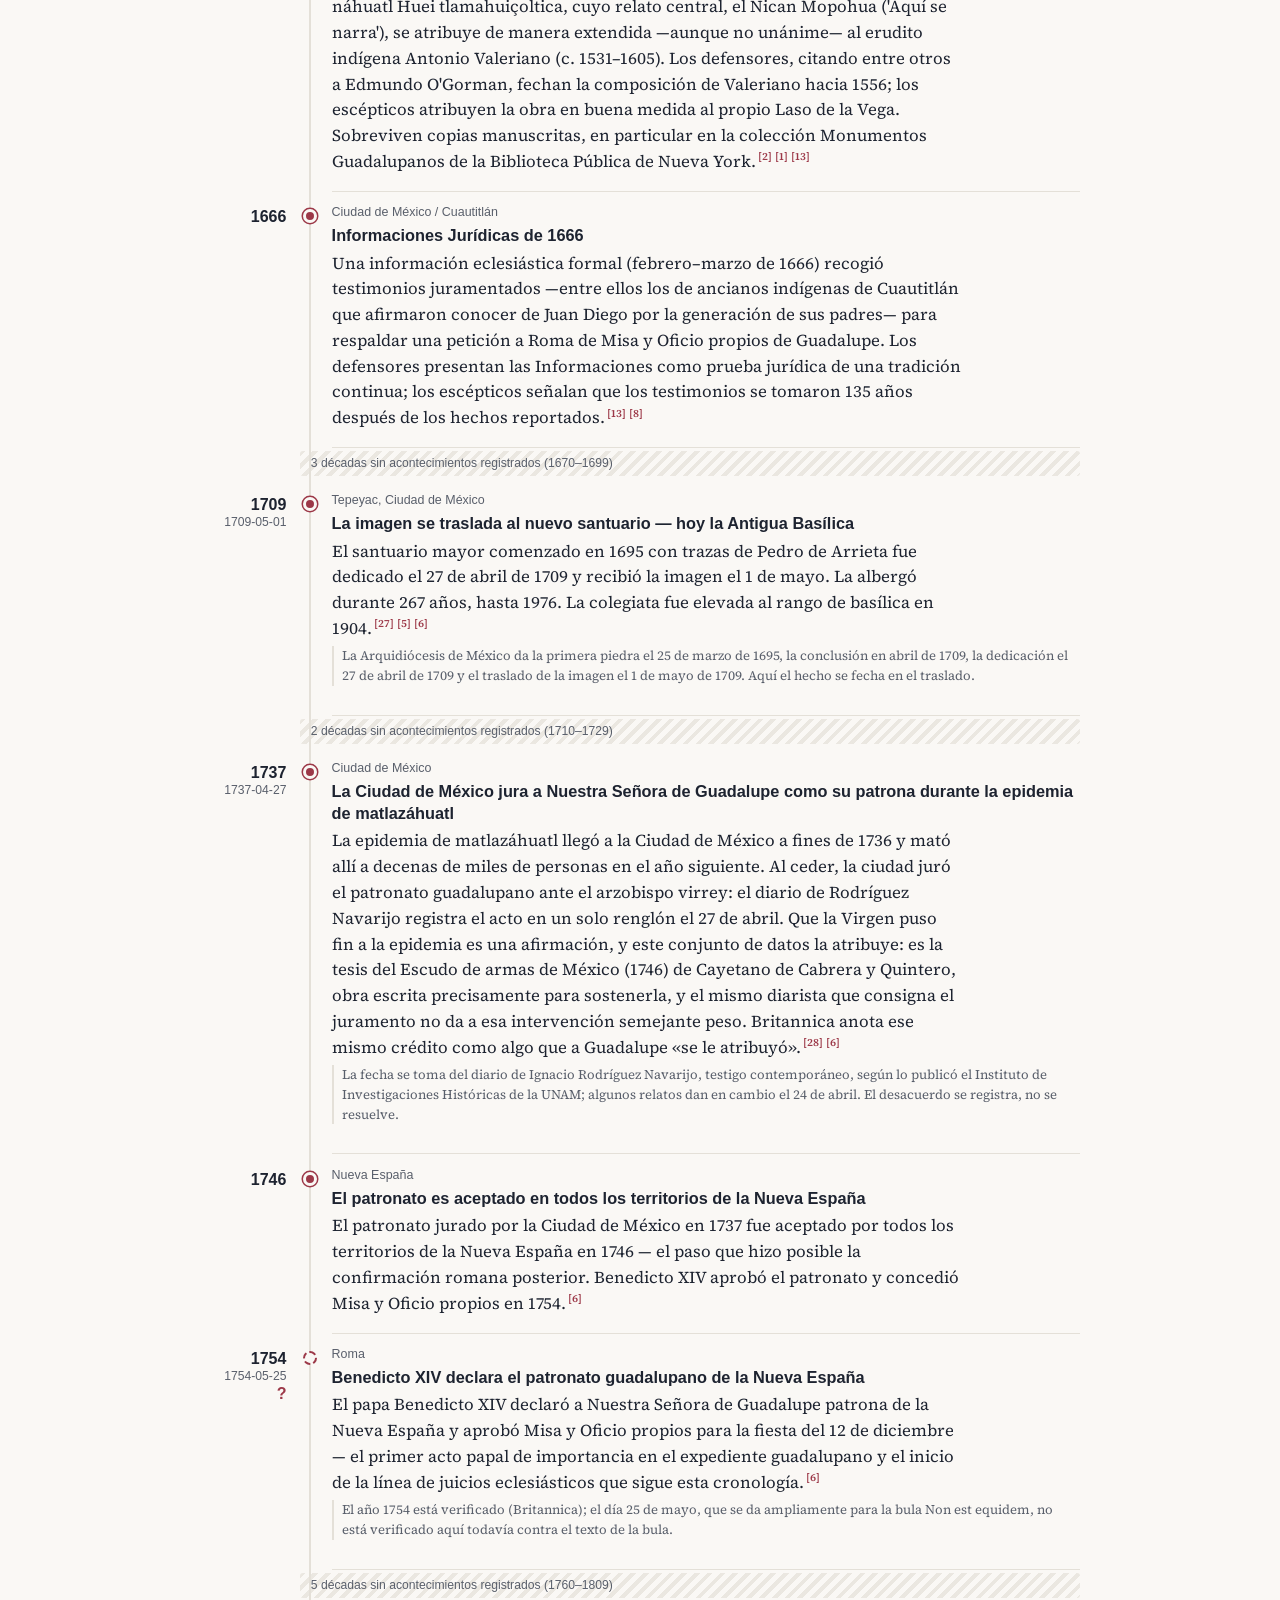
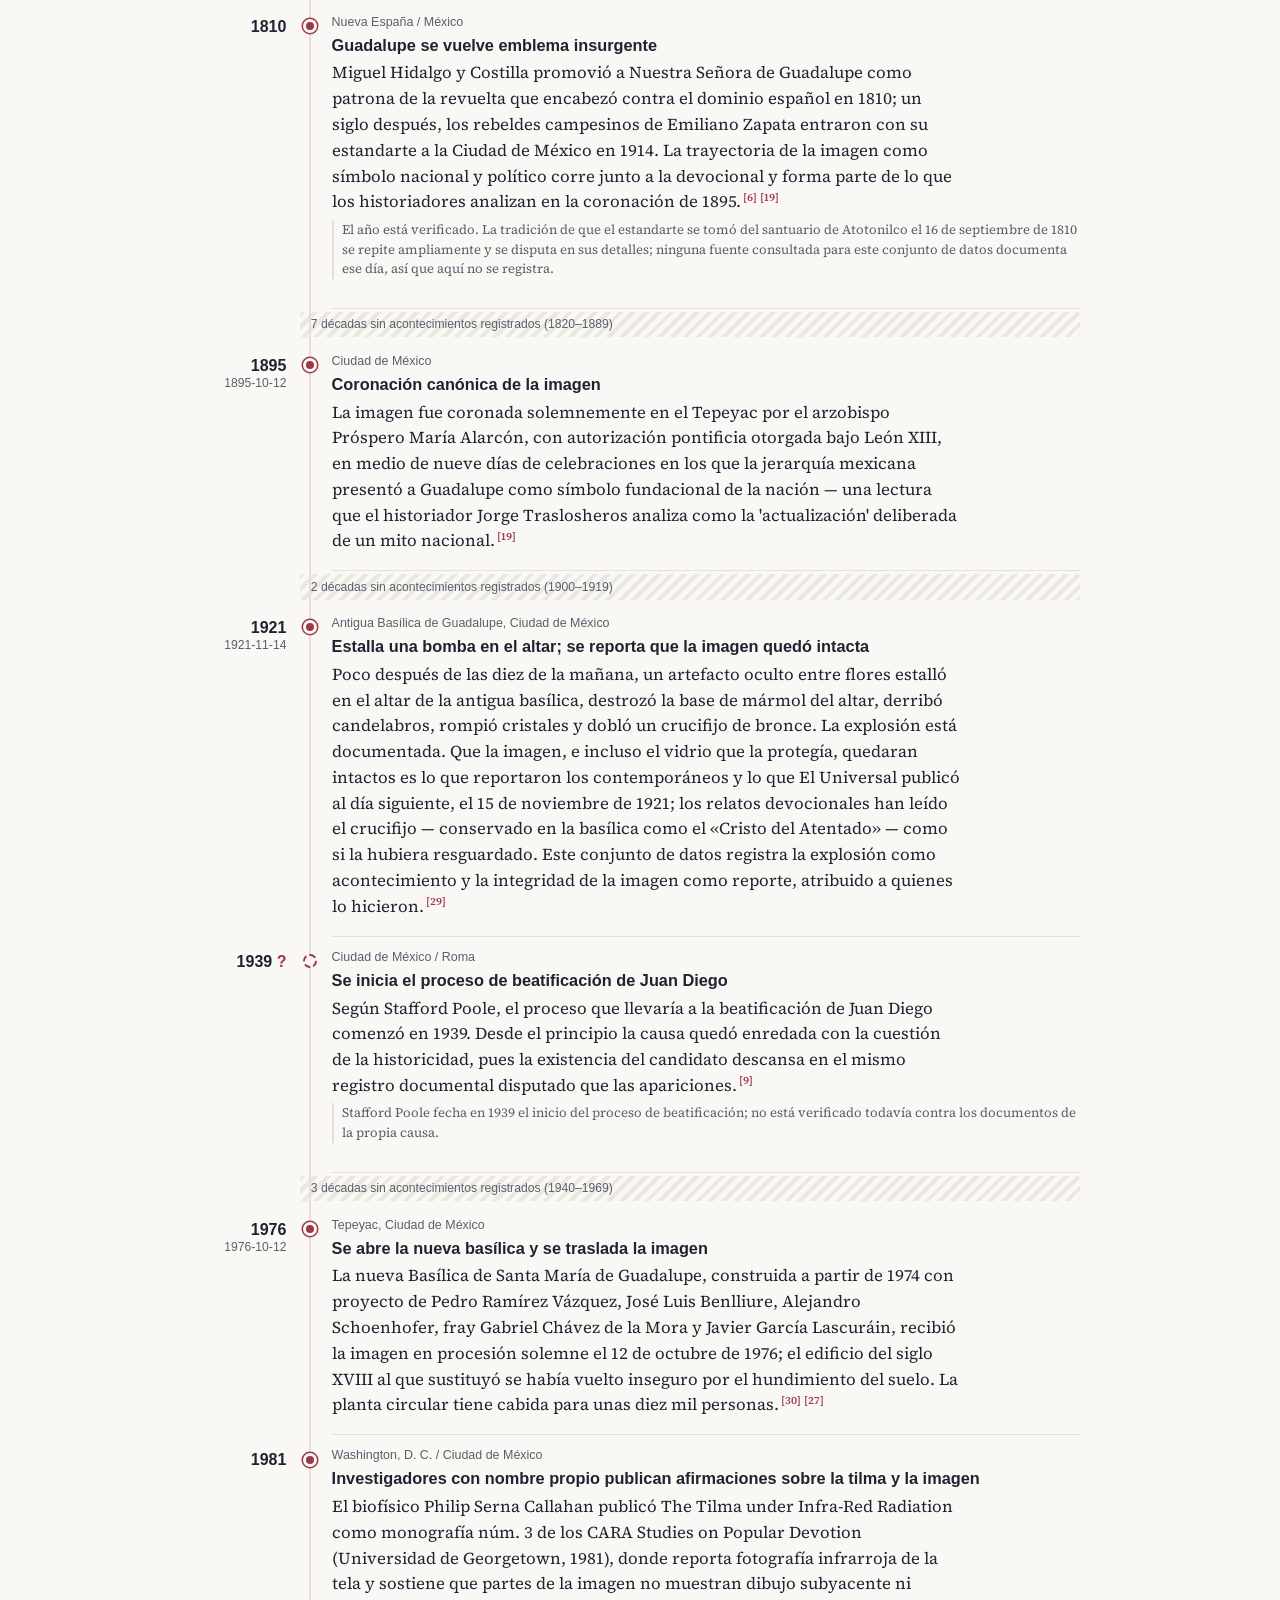
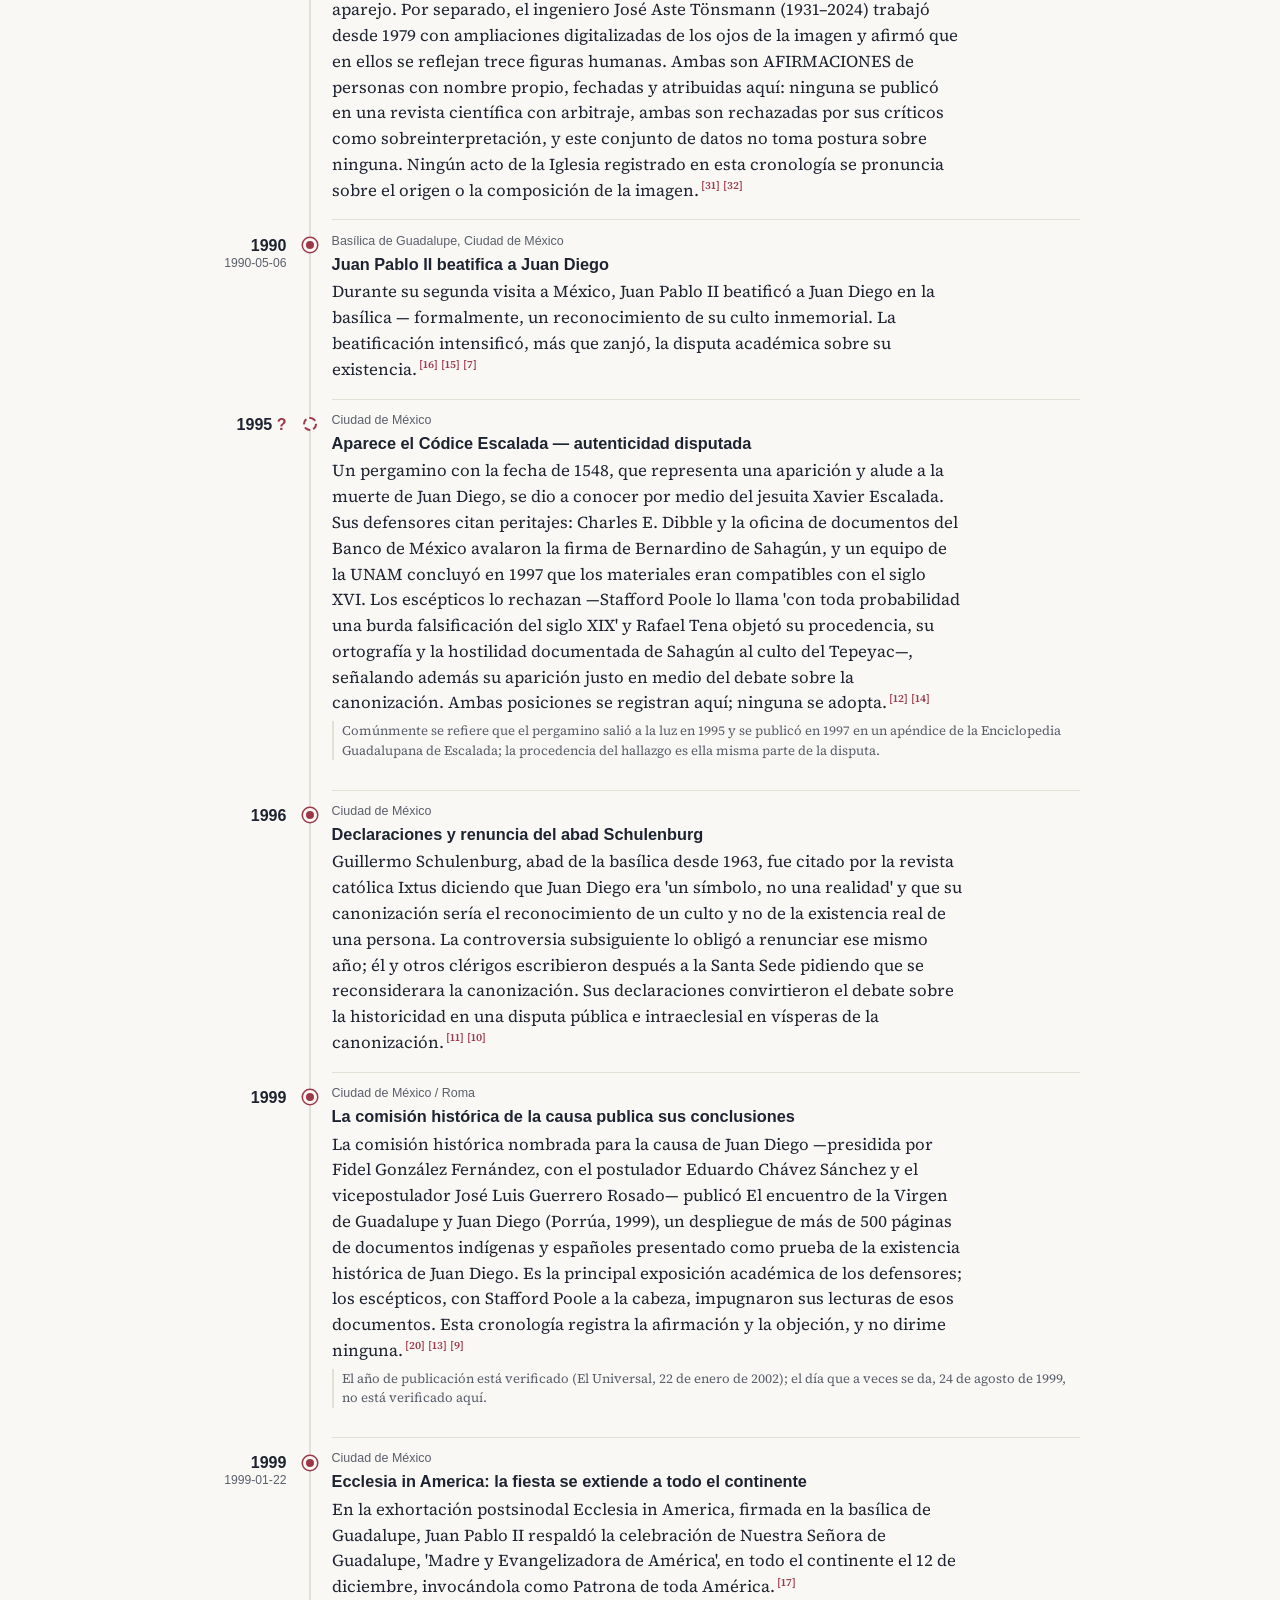
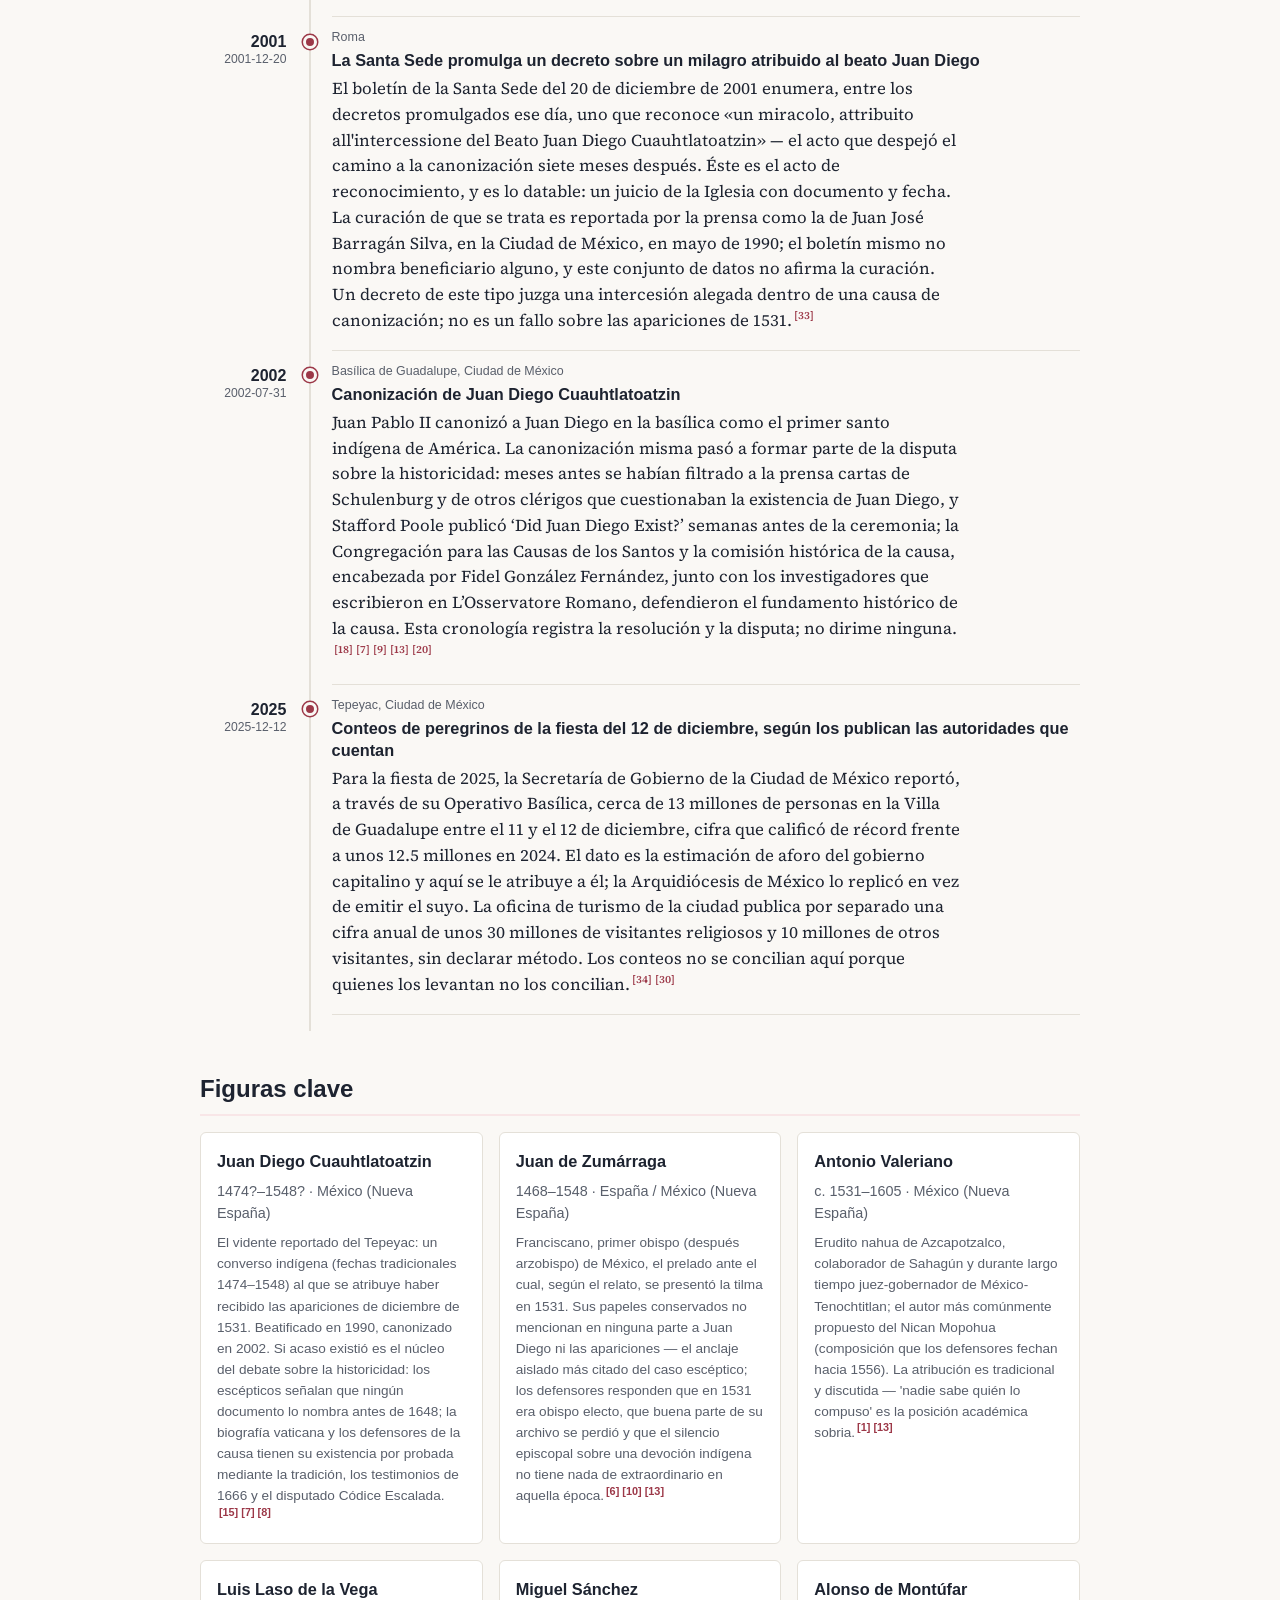
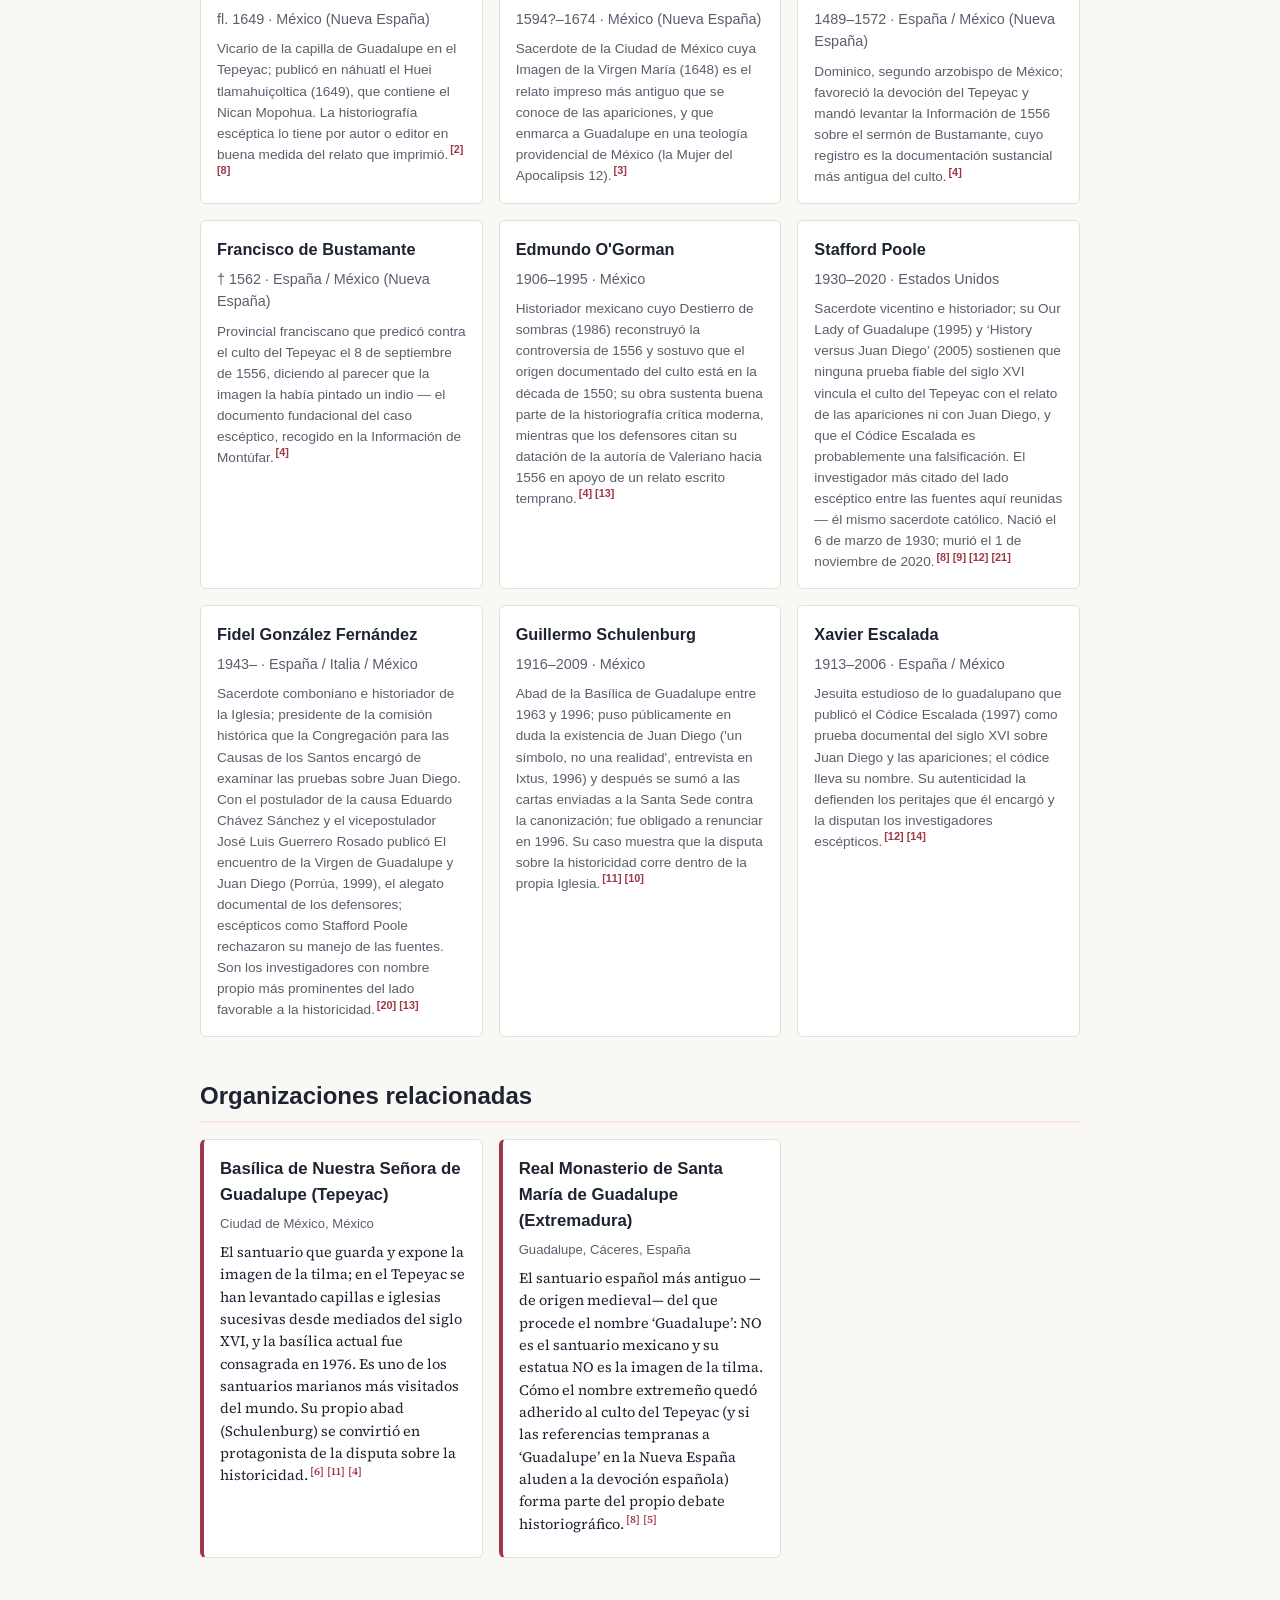
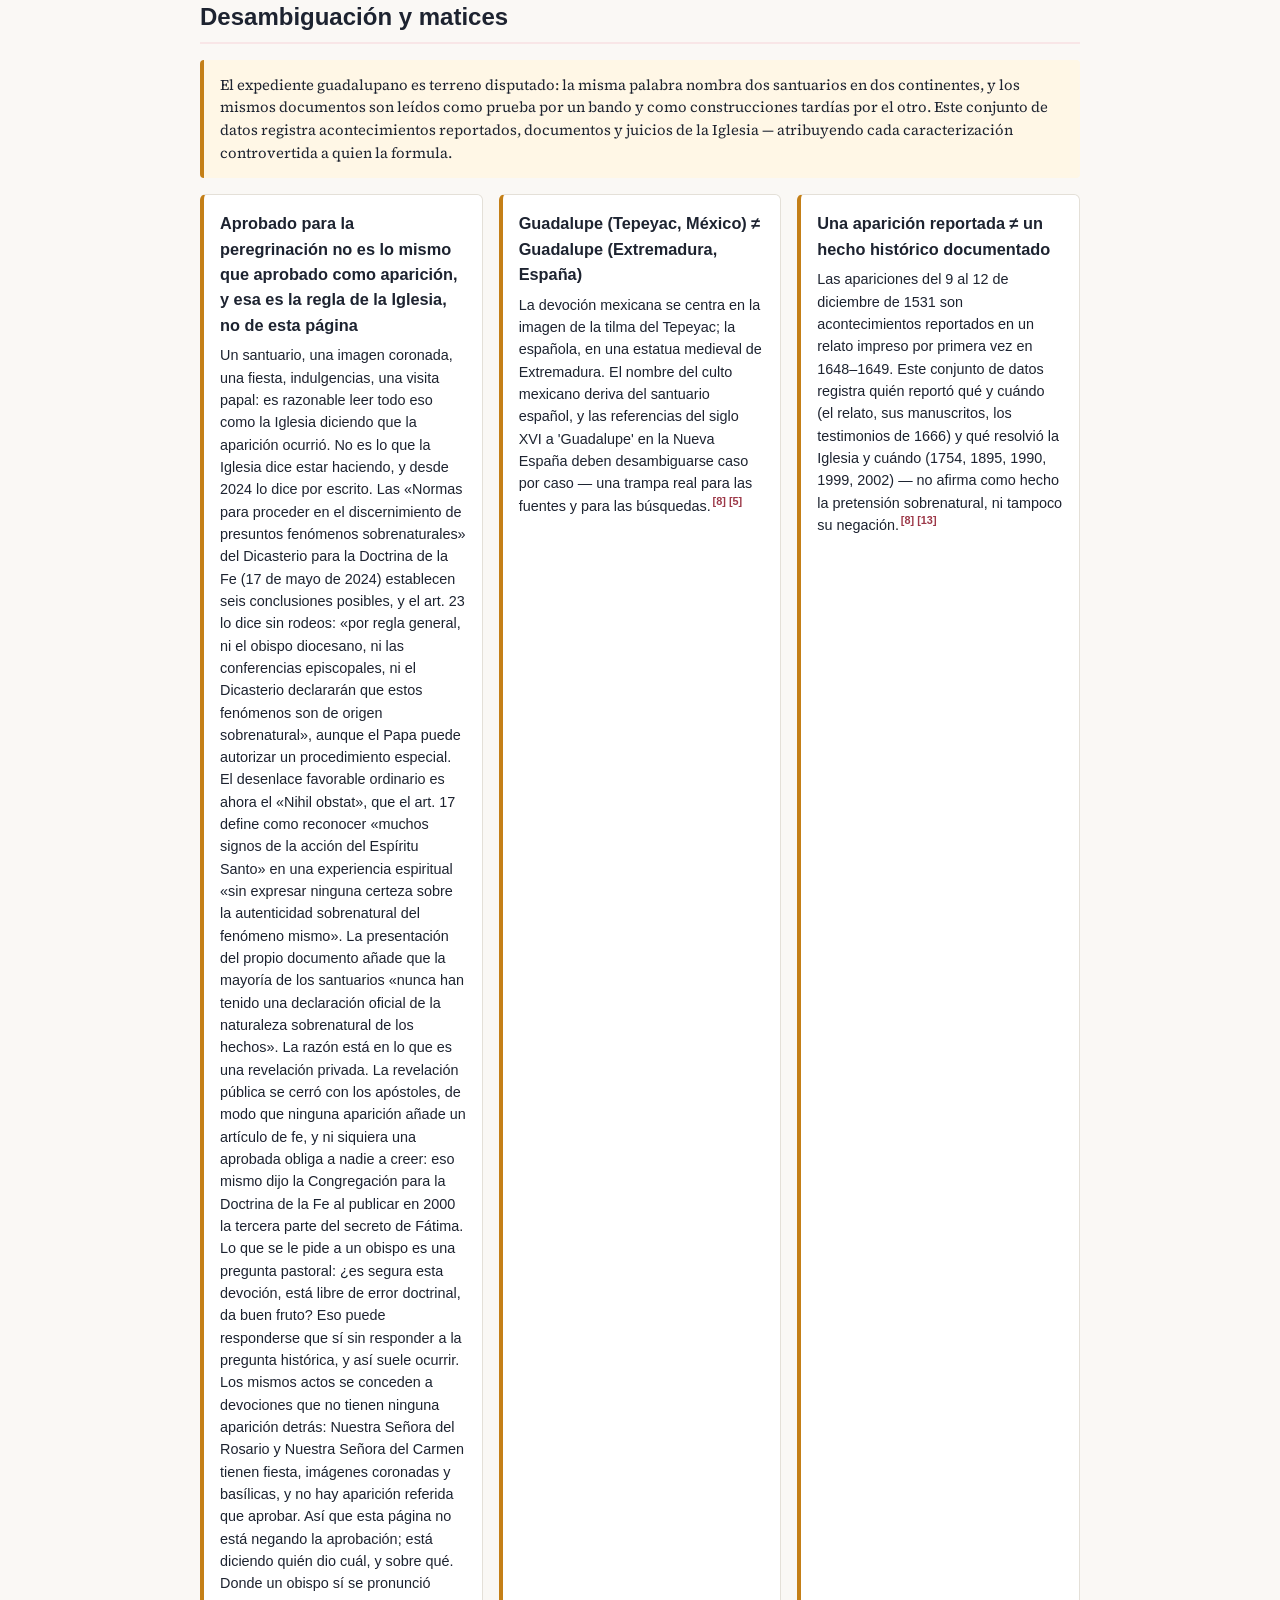
==== commit f76c1a3e: "Adopt core#74/#118/#119/#120/#121/#123/#3: vocabulary, look, citations, disputed dates, shared tests" ====
--- a/docs/es/index.html
+++ b/docs/es/index.html
@@ -15,6 +15,7 @@
   </script>
   <link rel="stylesheet" href="../styles.css">
   <script src="../river.js" defer></script>
+  <script src="../cite.js" defer data-label="Referencia" data-all="Todas las referencias"></script>
   <link rel="canonical" href="https://cronologia.github.io/guadalupe/es/">
   <link rel="alternate" hreflang="en" href="https://cronologia.github.io/guadalupe/en/">
   <link rel="alternate" hreflang="es" href="https://cronologia.github.io/guadalupe/es/">
@@ -690,7 +691,7 @@
       espectro de perspectivas de forma deliberada; las afirmaciones controvertidas se atribuyen a sus autores.</p>
       <ol class="references">
         <li id="ref-1">
-          <a href="https://pages.ucsd.edu/~dkjordan/nahuatl/nican/NicanMopohua.html" rel="noopener noreferrer" target="_blank">Nican Mopohua: Thus It Is Told (Nahuatl text with English translation)</a> · <a class="archive-link" href="https://web.archive.org/web/20260715112452/https://pages.ucsd.edu/~dkjordan/nahuatl/nican/NicanMopohua.html" rel="noopener noreferrer" target="_blank">🗄 archived 2026-07-15</a>
+          <a href="https://pages.ucsd.edu/~dkjordan/nahuatl/nican/NicanMopohua.html" rel="noopener noreferrer" target="_blank">Nican Mopohua: Thus It Is Told (Nahuatl text with English translation)</a> · <a class="archive-link" href="https://web.archive.org/web/20260715112452/https://pages.ucsd.edu/~dkjordan/nahuatl/nican/NicanMopohua.html" rel="noopener noreferrer" target="_blank">🗄 archivado 2026-07-15</a>
           <span class="ref-meta">David K. Jordan, University of California, San Diego · académico</span>
           <span class="ref-note">Edición bilingüe académica del relato central de las apariciones, con una discusión sobria de la autoría disputada.</span>
         </li>
@@ -699,25 +700,25 @@
           <span class="ref-meta">Internet Archive (Digitalización del impreso en náhuatl de 1649 de Luis Laso de la Vega que contiene el Nican Mopohua.) · archivo</span>
         </li>
         <li id="ref-3">
-          <a href="https://www.scielo.org.mx/scielo.php?script=sci_arttext&amp;pid=S0185-25232018000200071" rel="noopener noreferrer" target="_blank">La idea de la historia en Imagen de la virgen María de Miguel Sánchez</a> · <a class="archive-link" href="https://web.archive.org/web/20250815122455/https://www.scielo.org.mx/scielo.php?script=sci_arttext&amp;pid=S0185-25232018000200071" rel="noopener noreferrer" target="_blank">🗄 archived 2025-08-15</a>
+          <a href="https://www.scielo.org.mx/scielo.php?script=sci_arttext&amp;pid=S0185-25232018000200071" rel="noopener noreferrer" target="_blank">La idea de la historia en Imagen de la virgen María de Miguel Sánchez</a> · <a class="archive-link" href="https://web.archive.org/web/20250815122455/https://www.scielo.org.mx/scielo.php?script=sci_arttext&amp;pid=S0185-25232018000200071" rel="noopener noreferrer" target="_blank">🗄 archivado 2025-08-15</a>
           <span class="ref-meta">Estudios de Historia Novohispana, UNAM (Estudio arbitrado sobre el libro de Sánchez de 1648, el relato impreso más antiguo de las apariciones.) · académico</span>
         </li>
         <li id="ref-4">
-          <a href="https://historicas.unam.mx/publicaciones/publicadigital/libros/222c/222c_04_02_03_CapituloTercero.pdf" rel="noopener noreferrer" target="_blank">Destierro de sombras — cap. III, El sermón del provincial fray Francisco de Bustamante</a> · <a class="archive-link" href="https://web.archive.org/web/20230125041120/https://historicas.unam.mx/publicaciones/publicadigital/libros/222c/222c_04_02_03_CapituloTercero.pdf" rel="noopener noreferrer" target="_blank">🗄 archived 2023-01-25</a>
+          <a href="https://historicas.unam.mx/publicaciones/publicadigital/libros/222c/222c_04_02_03_CapituloTercero.pdf" rel="noopener noreferrer" target="_blank">Destierro de sombras — cap. III, El sermón del provincial fray Francisco de Bustamante</a> · <a class="archive-link" href="https://web.archive.org/web/20230125041120/https://historicas.unam.mx/publicaciones/publicadigital/libros/222c/222c_04_02_03_CapituloTercero.pdf" rel="noopener noreferrer" target="_blank">🗄 archivado 2023-01-25</a>
           <span class="ref-meta">Edmundo O&#39;Gorman / UNAM, Instituto de Investigaciones Históricas · académico</span>
           <span class="ref-note">Historiografía crítica fundacional sobre la controversia Bustamante–Montúfar de 1556; escéptica respecto de la datación temprana de la tradición de las apariciones.</span>
         </li>
         <li id="ref-5">
-          <a href="https://www.newadvent.org/cathen/07043a.htm" rel="noopener noreferrer" target="_blank">Shrine of Guadalupe (Catholic Encyclopedia, 1910)</a> · <a class="archive-link" href="https://web.archive.org/web/20260725182031/https://www.newadvent.org/cathen/07043a.htm" rel="noopener noreferrer" target="_blank">🗄 archived 2026-07-25</a>
+          <a href="https://www.newadvent.org/cathen/07043a.htm" rel="noopener noreferrer" target="_blank">Shrine of Guadalupe (Catholic Encyclopedia, 1910)</a> · <a class="archive-link" href="https://web.archive.org/web/20260725182031/https://www.newadvent.org/cathen/07043a.htm" rel="noopener noreferrer" target="_blank">🗄 archivado 2026-07-25</a>
           <span class="ref-meta">New Advent · enciclopedia</span>
           <span class="ref-note">Obra de referencia católica de principios del siglo XX; expone el relato tradicional desde la perspectiva que la Iglesia tenía en su época.</span>
         </li>
         <li id="ref-6">
-          <a href="https://www.britannica.com/topic/Our-Lady-of-Guadalupe-patron-saint-of-Mexico" rel="noopener noreferrer" target="_blank">Our Lady of Guadalupe (patron saint of Mexico)</a> · <a class="archive-link" href="https://web.archive.org/web/20260805215940/https://www.britannica.com/topic/Our-Lady-of-Guadalupe-patron-saint-of-Mexico" rel="noopener noreferrer" target="_blank">🗄 archived 2026-08-05</a>
+          <a href="https://www.britannica.com/topic/Our-Lady-of-Guadalupe-patron-saint-of-Mexico" rel="noopener noreferrer" target="_blank">Our Lady of Guadalupe (patron saint of Mexico)</a> · <a class="archive-link" href="https://web.archive.org/web/20260805215940/https://www.britannica.com/topic/Our-Lady-of-Guadalupe-patron-saint-of-Mexico" rel="noopener noreferrer" target="_blank">🗄 archivado 2026-08-05</a>
           <span class="ref-meta">Encyclopaedia Britannica (Obra de referencia general; resume tanto la tradición como las dudas académicas.) · enciclopedia</span>
         </li>
         <li id="ref-7">
-          <a href="https://www.britannica.com/biography/St-Juan-Diego" rel="noopener noreferrer" target="_blank">St. Juan Diego</a> · <a class="archive-link" href="https://web.archive.org/web/20260311145218/https://www.britannica.com/biography/St-Juan-Diego" rel="noopener noreferrer" target="_blank">🗄 archived 2026-03-11</a>
+          <a href="https://www.britannica.com/biography/St-Juan-Diego" rel="noopener noreferrer" target="_blank">St. Juan Diego</a> · <a class="archive-link" href="https://web.archive.org/web/20260311145218/https://www.britannica.com/biography/St-Juan-Diego" rel="noopener noreferrer" target="_blank">🗄 archivado 2026-03-11</a>
           <span class="ref-meta">Encyclopaedia Britannica · enciclopedia</span>
           <span class="ref-note">Biografía de referencia general con las fechas tradicionales y las fechas de la beatificación y la canonización.</span>
         </li>
@@ -727,73 +728,73 @@
           <span class="ref-note">La monografía escéptica de referencia: un examen fuente por fuente que concluye que el relato de las apariciones no está atestiguado antes de 1648. Digitalización en préstamo bibliotecario.</span>
         </li>
         <li id="ref-9">
-          <a href="https://www.cambridge.org/core/journals/americas/article/abs/history-versus-juan-diego/85D240A9B39138EED5EC6D916E64C81A" rel="noopener noreferrer" target="_blank">History versus Juan Diego</a> · <a class="archive-link" href="https://web.archive.org/web/20250812065528/https://www.cambridge.org/core/journals/americas/article/abs/history-versus-juan-diego/85D240A9B39138EED5EC6D916E64C81A" rel="noopener noreferrer" target="_blank">🗄 archived 2025-08-12</a>
+          <a href="https://www.cambridge.org/core/journals/americas/article/abs/history-versus-juan-diego/85D240A9B39138EED5EC6D916E64C81A" rel="noopener noreferrer" target="_blank">History versus Juan Diego</a> · <a class="archive-link" href="https://web.archive.org/web/20250812065528/https://www.cambridge.org/core/journals/americas/article/abs/history-versus-juan-diego/85D240A9B39138EED5EC6D916E64C81A" rel="noopener noreferrer" target="_blank">🗄 archivado 2025-08-12</a>
           <span class="ref-meta">The Americas 62:1, Cambridge University Press · académico</span>
           <span class="ref-note">Artículo arbitrado sobre las controversias de la beatificación y la canonización. Solo el resumen es de acceso abierto; el texto completo está tras un muro de pago.</span>
         </li>
         <li id="ref-10">
-          <a href="https://secularhumanism.org/2003/03/juan-diego/" rel="noopener noreferrer" target="_blank">Juan Diego (Free Inquiry 23/2, Spring 2003)</a> · <a class="archive-link" href="https://web.archive.org/web/20210207041440/https://secularhumanism.org/2003/03/juan-diego/" rel="noopener noreferrer" target="_blank">🗄 archived 2021-02-07</a>
+          <a href="https://secularhumanism.org/2003/03/juan-diego/" rel="noopener noreferrer" target="_blank">Juan Diego (Free Inquiry 23/2, Spring 2003)</a> · <a class="archive-link" href="https://web.archive.org/web/20210207041440/https://secularhumanism.org/2003/03/juan-diego/" rel="noopener noreferrer" target="_blank">🗄 archivado 2021-02-07</a>
           <span class="ref-meta">Mario Méndez Acosta, Free Inquiry · prensa</span>
           <span class="ref-note">Revista humanista secular — una perspectiva crítica y declaradamente escéptica; útil para el caso escéptico tal como se argumenta en público, citada aquí como posición atribuida.</span>
         </li>
         <li id="ref-11">
-          <a href="https://en.wikipedia.org/wiki/Guillermo_Schulenburg" rel="noopener noreferrer" target="_blank">Guillermo Schulenburg</a> · <a class="archive-link" href="https://web.archive.org/web/20260312051529/https://en.wikipedia.org/wiki/Guillermo_Schulenburg" rel="noopener noreferrer" target="_blank">🗄 archived 2026-03-12</a>
+          <a href="https://en.wikipedia.org/wiki/Guillermo_Schulenburg" rel="noopener noreferrer" target="_blank">Guillermo Schulenburg</a> · <a class="archive-link" href="https://web.archive.org/web/20260312051529/https://en.wikipedia.org/wiki/Guillermo_Schulenburg" rel="noopener noreferrer" target="_blank">🗄 archivado 2026-03-12</a>
           <span class="ref-meta">Wikipedia · enciclopedia</span>
           <span class="ref-note">Fuente terciaria, usada provisionalmente para la entrevista de Ixtus de 1996 y la renuncia; la cobertura de prensa primaria (New York Times, 8 de septiembre de 1996; La Jornada, 22 de enero de 2002) no es alcanzable desde esta sesión y debería sustituirla.</span>
         </li>
         <li id="ref-12">
-          <a href="https://en.wikipedia.org/wiki/Codex_Escalada" rel="noopener noreferrer" target="_blank">Codex Escalada</a> · <a class="archive-link" href="https://web.archive.org/web/20260714224221/https://en.wikipedia.org/wiki/Codex_Escalada" rel="noopener noreferrer" target="_blank">🗄 archived 2026-07-14</a>
+          <a href="https://en.wikipedia.org/wiki/Codex_Escalada" rel="noopener noreferrer" target="_blank">Codex Escalada</a> · <a class="archive-link" href="https://web.archive.org/web/20260714224221/https://en.wikipedia.org/wiki/Codex_Escalada" rel="noopener noreferrer" target="_blank">🗄 archivado 2026-07-14</a>
           <span class="ref-meta">Wikipedia · enciclopedia</span>
           <span class="ref-note">Fuente terciaria, usada provisionalmente como el resumen libremente accesible más completo de ambas posiciones sobre la autenticidad del códice, con peritos nombrados de cada lado.</span>
         </li>
         <li id="ref-13">
-          <a href="https://www.ewtn.com/catholicism/library/our-lady-of-guadalupe-historical-sources-5605" rel="noopener noreferrer" target="_blank">Our Lady of Guadalupe: Historical Sources (L&#39;Osservatore Romano, 23 January 2002)</a> · <a class="archive-link" href="https://web.archive.org/web/20260808203701/https://www.ewtn.com/catholicism/library/our-lady-of-guadalupe-historical-sources-5605" rel="noopener noreferrer" target="_blank">🗄 archived 2026-08-08</a>
+          <a href="https://www.ewtn.com/catholicism/library/our-lady-of-guadalupe-historical-sources-5605" rel="noopener noreferrer" target="_blank">Our Lady of Guadalupe: Historical Sources (L&#39;Osservatore Romano, 23 January 2002)</a> · <a class="archive-link" href="https://web.archive.org/web/20260808203701/https://www.ewtn.com/catholicism/library/our-lady-of-guadalupe-historical-sources-5605" rel="noopener noreferrer" target="_blank">🗄 archivado 2026-08-08</a>
           <span class="ref-meta">L&#39;Osservatore Romano, via EWTN · oficial</span>
           <span class="ref-note">El diario de la Santa Sede defendiendo la historicidad de Juan Diego en vísperas de la canonización — el alegato a favor de la autenticidad tal como lo argumentó la Iglesia.</span>
         </li>
         <li id="ref-14">
-          <a href="https://guadalupe.upaep.mx/capsulas/1548.html" rel="noopener noreferrer" target="_blank">Códice 1548 (Códice Escalada)</a> · <a class="archive-link" href="https://web.archive.org/web/20260810080439/https://guadalupe.upaep.mx/capsulas/1548.html" rel="noopener noreferrer" target="_blank">🗄 archived 2026-08-10</a>
+          <a href="https://guadalupe.upaep.mx/capsulas/1548.html" rel="noopener noreferrer" target="_blank">Códice 1548 (Códice Escalada)</a> · <a class="archive-link" href="https://web.archive.org/web/20260810080439/https://guadalupe.upaep.mx/capsulas/1548.html" rel="noopener noreferrer" target="_blank">🗄 archivado 2026-08-10</a>
           <span class="ref-meta">Universidad Popular Autónoma del Estado de Puebla · web</span>
           <span class="ref-note">Página de estudios guadalupanos de una universidad católica — presenta el alegato a favor de la autenticidad del códice.</span>
         </li>
         <li id="ref-15">
-          <a href="https://www.vatican.va/news_services/liturgy/saints/ns_lit_doc_20020731_juan-diego_en.html" rel="noopener noreferrer" target="_blank">Juan Diego Cuauhtlatoatzin — biography for the canonization</a> · <a class="archive-link" href="https://web.archive.org/web/20260221231342/https://www.vatican.va/news_services/liturgy/saints/ns_lit_doc_20020731_juan-diego_en.html" rel="noopener noreferrer" target="_blank">🗄 archived 2026-02-21</a>
+          <a href="https://www.vatican.va/news_services/liturgy/saints/ns_lit_doc_20020731_juan-diego_en.html" rel="noopener noreferrer" target="_blank">Juan Diego Cuauhtlatoatzin — biography for the canonization</a> · <a class="archive-link" href="https://web.archive.org/web/20260221231342/https://www.vatican.va/news_services/liturgy/saints/ns_lit_doc_20020731_juan-diego_en.html" rel="noopener noreferrer" target="_blank">🗄 archivado 2026-02-21</a>
           <span class="ref-meta">Holy See Press Office · oficial</span>
           <span class="ref-note">El relato oficial de la Iglesia sobre la vida de Juan Diego, publicado para la canonización de 2002; expone la tradición como hecho.</span>
         </li>
         <li id="ref-16">
-          <a href="https://www.vatican.va/content/john-paul-ii/es/homilies/1990/documents/hf_jp-ii_hom_19900506_citta-del-messico.html" rel="noopener noreferrer" target="_blank">Homily of John Paul II, beatification Mass, Mexico City, 6 May 1990</a> · <a class="archive-link" href="https://web.archive.org/web/20260316150136/https://www.vatican.va/content/john-paul-ii/es/homilies/1990/documents/hf_jp-ii_hom_19900506_citta-del-messico.html" rel="noopener noreferrer" target="_blank">🗄 archived 2026-03-16</a>
+          <a href="https://www.vatican.va/content/john-paul-ii/es/homilies/1990/documents/hf_jp-ii_hom_19900506_citta-del-messico.html" rel="noopener noreferrer" target="_blank">Homily of John Paul II, beatification Mass, Mexico City, 6 May 1990</a> · <a class="archive-link" href="https://web.archive.org/web/20260316150136/https://www.vatican.va/content/john-paul-ii/es/homilies/1990/documents/hf_jp-ii_hom_19900506_citta-del-messico.html" rel="noopener noreferrer" target="_blank">🗄 archivado 2026-03-16</a>
           <span class="ref-meta">Holy See (Documento primario de la beatificación (en español).) · oficial</span>
         </li>
         <li id="ref-17">
-          <a href="https://www.vatican.va/content/john-paul-ii/en/apost_exhortations/documents/hf_jp-ii_exh_22011999_ecclesia-in-america.html" rel="noopener noreferrer" target="_blank">Ecclesia in America, post-synodal apostolic exhortation, 22 January 1999</a> · <a class="archive-link" href="https://web.archive.org/web/20260806183929/https://www.vatican.va/content/john-paul-ii/en/apost_exhortations/documents/hf_jp-ii_exh_22011999_ecclesia-in-america.html" rel="noopener noreferrer" target="_blank">🗄 archived 2026-08-06</a>
+          <a href="https://www.vatican.va/content/john-paul-ii/en/apost_exhortations/documents/hf_jp-ii_exh_22011999_ecclesia-in-america.html" rel="noopener noreferrer" target="_blank">Ecclesia in America, post-synodal apostolic exhortation, 22 January 1999</a> · <a class="archive-link" href="https://web.archive.org/web/20260806183929/https://www.vatican.va/content/john-paul-ii/en/apost_exhortations/documents/hf_jp-ii_exh_22011999_ecclesia-in-america.html" rel="noopener noreferrer" target="_blank">🗄 archivado 2026-08-06</a>
           <span class="ref-meta">Holy See (Documento primario que respalda la celebración continental de la fiesta del 12 de diciembre.) · oficial</span>
         </li>
         <li id="ref-18">
-          <a href="https://www.vatican.va/content/john-paul-ii/en/homilies/2002/documents/hf_jp-ii_hom_20020731_canonization-mexico.html" rel="noopener noreferrer" target="_blank">Homily of John Paul II, canonization Mass of Juan Diego, 31 July 2002</a> · <a class="archive-link" href="https://web.archive.org/web/20260514044739/https://www.vatican.va/content/john-paul-ii/en/homilies/2002/documents/hf_jp-ii_hom_20020731_canonization-mexico.html" rel="noopener noreferrer" target="_blank">🗄 archived 2026-05-14</a>
+          <a href="https://www.vatican.va/content/john-paul-ii/en/homilies/2002/documents/hf_jp-ii_hom_20020731_canonization-mexico.html" rel="noopener noreferrer" target="_blank">Homily of John Paul II, canonization Mass of Juan Diego, 31 July 2002</a> · <a class="archive-link" href="https://web.archive.org/web/20260514044739/https://www.vatican.va/content/john-paul-ii/en/homilies/2002/documents/hf_jp-ii_hom_20020731_canonization-mexico.html" rel="noopener noreferrer" target="_blank">🗄 archivado 2026-05-14</a>
           <span class="ref-meta">Holy See (Documento primario de la canonización.) · oficial</span>
         </li>
         <li id="ref-19">
-          <a href="https://signoshistoricos.izt.uam.mx/index.php/historicos/article/view/89" rel="noopener noreferrer" target="_blank">Señora de la historia, Madre mestiza, Reina de México. La coronación de la Virgen de Guadalupe, 1895</a> · <a class="archive-link" href="https://web.archive.org/web/20260606081650/https://signoshistoricos.izt.uam.mx/index.php/historicos/article/view/89" rel="noopener noreferrer" target="_blank">🗄 archived 2026-06-06</a>
+          <a href="https://signoshistoricos.izt.uam.mx/index.php/historicos/article/view/89" rel="noopener noreferrer" target="_blank">Señora de la historia, Madre mestiza, Reina de México. La coronación de la Virgen de Guadalupe, 1895</a> · <a class="archive-link" href="https://web.archive.org/web/20260606081650/https://signoshistoricos.izt.uam.mx/index.php/historicos/article/view/89" rel="noopener noreferrer" target="_blank">🗄 archivado 2026-06-06</a>
           <span class="ref-meta">Jorge E. Traslosheros, Signos Históricos 4/7 (Estudio arbitrado sobre la coronación de 1895 y su uso en la construcción nacional.) · académico</span>
         </li>
         <li id="ref-20">
-          <a href="https://archivo.eluniversal.com.mx/nacion/77246.html" rel="noopener noreferrer" target="_blank">Reabren debate sobre Juan Diego (El Universal, 22 de enero de 2002)</a> · <a class="archive-link" href="https://web.archive.org/web/20260810080521/https://archivo.eluniversal.com.mx/nacion/77246.html" rel="noopener noreferrer" target="_blank">🗄 archived 2026-08-10</a>
+          <a href="https://archivo.eluniversal.com.mx/nacion/77246.html" rel="noopener noreferrer" target="_blank">Reabren debate sobre Juan Diego (El Universal, 22 de enero de 2002)</a> · <a class="archive-link" href="https://web.archive.org/web/20260810080521/https://archivo.eluniversal.com.mx/nacion/77246.html" rel="noopener noreferrer" target="_blank">🗄 archivado 2026-08-10</a>
           <span class="ref-meta">El Universal · prensa</span>
           <span class="ref-note">Prensa diaria mexicana, contemporánea de la disputa; informa tanto de las cartas de Schulenburg contra la canonización como de la comisión histórica que la defendió, nombrando a los protagonistas de cada lado.</span>
         </li>
         <li id="ref-21">
-          <a href="https://blogs.depaul.edu/dmm/2020/11/03/in-memoriam-rev-stafford-poole-c-m/" rel="noopener noreferrer" target="_blank">In Memoriam: Rev. Stafford Poole, C.M.</a> · <a class="archive-link" href="https://web.archive.org/web/20250621090316/https://blogs.depaul.edu/dmm/2020/11/03/in-memoriam-rev-stafford-poole-c-m/" rel="noopener noreferrer" target="_blank">🗄 archived 2025-06-21</a>
+          <a href="https://blogs.depaul.edu/dmm/2020/11/03/in-memoriam-rev-stafford-poole-c-m/" rel="noopener noreferrer" target="_blank">In Memoriam: Rev. Stafford Poole, C.M.</a> · <a class="archive-link" href="https://web.archive.org/web/20250621090316/https://blogs.depaul.edu/dmm/2020/11/03/in-memoriam-rev-stafford-poole-c-m/" rel="noopener noreferrer" target="_blank">🗄 archivado 2025-06-21</a>
           <span class="ref-meta">DePaul University, Vincentian Studies · web</span>
           <span class="ref-note">Memorial interno de la propia comunidad religiosa de Poole — simpatizante por naturaleza, usado aquí solo para sus fechas vitales (nacido el 6 de marzo de 1930, fallecido el 1 de noviembre de 2020).</span>
         </li>
         <li id="ref-22">
-          <a href="https://www.vatican.va/roman_curia/congregations/cfaith/documents/rc_ddf_doc_20240517_norme-fenomeni-soprannaturali_en.html" rel="noopener noreferrer" target="_blank">Norms for Proceeding in the Discernment of Alleged Supernatural Phenomena (17 May 2024)</a> · <a class="archive-link" href="https://web.archive.org/web/20260724130748/https://www.vatican.va/roman_curia/congregations/cfaith/documents/rc_ddf_doc_20240517_norme-fenomeni-soprannaturali_en.html" rel="noopener noreferrer" target="_blank">🗄 archived 2026-07-24</a>
+          <a href="https://www.vatican.va/roman_curia/congregations/cfaith/documents/rc_ddf_doc_20240517_norme-fenomeni-soprannaturali_en.html" rel="noopener noreferrer" target="_blank">Norms for Proceeding in the Discernment of Alleged Supernatural Phenomena (17 May 2024)</a> · <a class="archive-link" href="https://web.archive.org/web/20260724130748/https://www.vatican.va/roman_curia/congregations/cfaith/documents/rc_ddf_doc_20240517_norme-fenomeni-soprannaturali_en.html" rel="noopener noreferrer" target="_blank">🗄 archivado 2026-07-24</a>
           <span class="ref-meta">Dicastery for the Doctrine of the Faith, Holy See · oficial</span>
           <span class="ref-note">El procedimiento vigente de la Iglesia para juzgar apariciones referidas, en vigor desde el 19 de mayo de 2024; su art. 27 sustituye por entero las normas del 25 de febrero de 1978. Leído íntegramente para este conjunto de datos. Se cita por la regla que enuncia y no por nada que decida sobre este caso: no se aplica retroactivamente, y ningún caso de esta cronología fue juzgado con arreglo a él.</span>
         </li>
         <li id="ref-23">
-          <a href="https://www.britannica.com/event/Battle-of-Tenochtitlan" rel="noopener noreferrer" target="_blank">Battle of Tenochtitlán</a> · <a class="archive-link" href="https://web.archive.org/web/20260307202338/https://www.britannica.com/event/Battle-of-Tenochtitlan" rel="noopener noreferrer" target="_blank">🗄 archived 2026-03-07</a>
+          <a href="https://www.britannica.com/event/Battle-of-Tenochtitlan" rel="noopener noreferrer" target="_blank">Battle of Tenochtitlán</a> · <a class="archive-link" href="https://web.archive.org/web/20260307202338/https://www.britannica.com/event/Battle-of-Tenochtitlan" rel="noopener noreferrer" target="_blank">🗄 archivado 2026-03-07</a>
           <span class="ref-meta">Encyclopaedia Britannica · enciclopedia</span>
           <span class="ref-note">Obra de referencia general sobre el sitio y la caída de la capital mexica en 1521 — citada aquí sólo para fechar el entorno político de la década siguiente.</span>
         </li>
@@ -803,7 +804,7 @@
           <span class="ref-note">Servicio informativo de la propia agencia misionera pontificia — fuente institucional católica, usada para la fecha del desembarco de los primeros doce franciscanos y para ver cómo la Iglesia misma narra esa misión.</span>
         </li>
         <li id="ref-25">
-          <a href="https://www.franciscanos.org/enciclopedia/jzumaraga.html" rel="noopener noreferrer" target="_blank">Fray Juan de Zumárraga (Enciclopedia franciscana)</a> · <a class="archive-link" href="https://web.archive.org/web/20260514012605/https://www.franciscanos.org/enciclopedia/jzumaraga.html" rel="noopener noreferrer" target="_blank">🗄 archived 2026-05-14</a>
+          <a href="https://www.franciscanos.org/enciclopedia/jzumaraga.html" rel="noopener noreferrer" target="_blank">Fray Juan de Zumárraga (Enciclopedia franciscana)</a> · <a class="archive-link" href="https://web.archive.org/web/20260514012605/https://www.franciscanos.org/enciclopedia/jzumaraga.html" rel="noopener noreferrer" target="_blank">🗄 archivado 2026-05-14</a>
           <span class="ref-meta">Franciscanos.org — Enciclopedia franciscana · enciclopedia</span>
           <span class="ref-note">Obra de referencia interna de la propia familia religiosa de Zumárraga — simpatizante por naturaleza, usada aquí para las fechas de su presentación, llegada, consagración y muerte, que da con fechas de documento.</span>
         </li>
@@ -813,42 +814,42 @@
           <span class="ref-note">Digitalización de la primera impresión, de 1632, de unas memorias de conquistador terminadas en los años sesenta del siglo XVI. Testigo primario del siglo XVI sobre la capilla del Tepeyac y sobre los milagros allí reportados — y sobre el hecho de que no nombra ni vidente ni aparición.</span>
         </li>
         <li id="ref-27">
-          <a href="https://desdelafe.mx/noticias/cultura/templo-expiatorio-cristo-rey-antigua-basilica-guadalupe/" rel="noopener noreferrer" target="_blank">La antigua Basílica de Guadalupe: el templo que fue casa de la Virgen por 267 años</a> · <a class="archive-link" href="https://web.archive.org/web/20260512010540/https://desdelafe.mx/noticias/cultura/templo-expiatorio-cristo-rey-antigua-basilica-guadalupe/" rel="noopener noreferrer" target="_blank">🗄 archived 2026-05-12</a>
+          <a href="https://desdelafe.mx/noticias/cultura/templo-expiatorio-cristo-rey-antigua-basilica-guadalupe/" rel="noopener noreferrer" target="_blank">La antigua Basílica de Guadalupe: el templo que fue casa de la Virgen por 267 años</a> · <a class="archive-link" href="https://web.archive.org/web/20260512010540/https://desdelafe.mx/noticias/cultura/templo-expiatorio-cristo-rey-antigua-basilica-guadalupe/" rel="noopener noreferrer" target="_blank">🗄 archivado 2026-05-12</a>
           <span class="ref-meta">Desde la Fe, Arquidiócesis de México · oficial</span>
           <span class="ref-note">Revista propia de la Arquidiócesis de México — fuente devocional e institucional, citada aquí por las fechas de construcción y dedicación de los sucesivos santuarios, que da con precisión.</span>
         </li>
         <li id="ref-28">
-          <a href="https://historicas.unam.mx/comunicacion-publica/proyectos-especiales/remedios-contra-matlazahuatl" rel="noopener noreferrer" target="_blank">Remedios contra el matlazáhuatl de 1737</a> · <a class="archive-link" href="https://web.archive.org/web/20260123110606/https://historicas.unam.mx/comunicacion-publica/proyectos-especiales/remedios-contra-matlazahuatl" rel="noopener noreferrer" target="_blank">🗄 archived 2026-01-23</a>
+          <a href="https://historicas.unam.mx/comunicacion-publica/proyectos-especiales/remedios-contra-matlazahuatl" rel="noopener noreferrer" target="_blank">Remedios contra el matlazáhuatl de 1737</a> · <a class="archive-link" href="https://web.archive.org/web/20260123110606/https://historicas.unam.mx/comunicacion-publica/proyectos-especiales/remedios-contra-matlazahuatl" rel="noopener noreferrer" target="_blank">🗄 archivado 2026-01-23</a>
           <span class="ref-meta">Instituto de Investigaciones Históricas, UNAM · académico</span>
           <span class="ref-note">Instituto universitario de investigación que presenta la epidemia a través de un diario contemporáneo (el de Ignacio Rodríguez Navarijo) — fecha el juramento del patronato a partir de ese diario y contrasta el renglón único del diarista con el relato centrado en el milagro de Cabrera y Quintero (1746).</span>
         </li>
         <li id="ref-29">
-          <a href="https://www.eluniversal.com.mx/cultura/el-atentado-hacia-la-virgen-de-guadalupe-de-hace-100-anos/" rel="noopener noreferrer" target="_blank">El atentado hacia la Virgen de Guadalupe que desató la ira de fieles hace 100 años</a> · <a class="archive-link" href="https://web.archive.org/web/20220707162456/https://www.eluniversal.com.mx/cultura/el-atentado-hacia-la-virgen-de-guadalupe-de-hace-100-anos" rel="noopener noreferrer" target="_blank">🗄 archived 2022-07-07</a>
+          <a href="https://www.eluniversal.com.mx/cultura/el-atentado-hacia-la-virgen-de-guadalupe-de-hace-100-anos/" rel="noopener noreferrer" target="_blank">El atentado hacia la Virgen de Guadalupe que desató la ira de fieles hace 100 años</a> · <a class="archive-link" href="https://web.archive.org/web/20220707162456/https://www.eluniversal.com.mx/cultura/el-atentado-hacia-la-virgen-de-guadalupe-de-hace-100-anos" rel="noopener noreferrer" target="_blank">🗄 archivado 2022-07-07</a>
           <span class="ref-meta">El Universal · prensa</span>
           <span class="ref-note">Diario mexicano; reportaje de centenario construido sobre su propia cobertura del 15 de noviembre de 1921 — usado para los hechos fechados de la explosión y para lo que los contemporáneos reportaron sobre el estado de la imagen después.</span>
         </li>
         <li id="ref-30">
-          <a href="https://mexicocity.cdmx.gob.mx/venues/new-basilica-santa-maria-de-guadalupe/?lang=en" rel="noopener noreferrer" target="_blank">New Basilica of Santa María de Guadalupe</a> · <a class="archive-link" href="https://web.archive.org/web/20260824072039/https://mexicocity.cdmx.gob.mx/venues/new-basilica-santa-maria-de-guadalupe/?lang=en" rel="noopener noreferrer" target="_blank">🗄 archived 2026-08-24</a>
+          <a href="https://mexicocity.cdmx.gob.mx/venues/new-basilica-santa-maria-de-guadalupe/?lang=en" rel="noopener noreferrer" target="_blank">New Basilica of Santa María de Guadalupe</a> · <a class="archive-link" href="https://web.archive.org/web/20260824072039/https://mexicocity.cdmx.gob.mx/venues/new-basilica-santa-maria-de-guadalupe/?lang=en" rel="noopener noreferrer" target="_blank">🗄 archivado 2026-08-24</a>
           <span class="ref-meta">Gobierno de la Ciudad de México · oficial</span>
           <span class="ref-note">Página oficial de turismo del gobierno de la Ciudad de México — usada para la construcción de 1974–1976 y el traslado de la imagen del 12 de octubre de 1976, y como uno de los organismos que publican estimaciones anuales de visitantes (que da sin declarar método).</span>
         </li>
         <li id="ref-31">
-          <a href="https://cara.georgetown.edu/store/p/the-tilma-under-infra-red-radiation" rel="noopener noreferrer" target="_blank">The Tilma under Infra-Red Radiation (CARA Studies on Popular Devotion, vol. II: Guadalupan Studies, monograph no. 3, 1981)</a> · <a class="archive-link" href="https://web.archive.org/web/20250902181239/https://cara.georgetown.edu/store/p/the-tilma-under-infra-red-radiation" rel="noopener noreferrer" target="_blank">🗄 archived 2025-09-02</a>
+          <a href="https://cara.georgetown.edu/store/p/the-tilma-under-infra-red-radiation" rel="noopener noreferrer" target="_blank">The Tilma under Infra-Red Radiation (CARA Studies on Popular Devotion, vol. II: Guadalupan Studies, monograph no. 3, 1981)</a> · <a class="archive-link" href="https://web.archive.org/web/20250902181239/https://cara.georgetown.edu/store/p/the-tilma-under-infra-red-radiation" rel="noopener noreferrer" target="_blank">🗄 archivado 2025-09-02</a>
           <span class="ref-meta">Philip Serna Callahan / Center for Applied Research in the Apostolate, Georgetown University · académico</span>
           <span class="ref-note">Ficha de catálogo de la monografía misma, en su editorial — citada para fechar y atribuir la afirmación, no para respaldarla. CARA es un centro de investigación católico; el estudio no pasó por arbitraje en una revista científica y este conjunto de datos lo registra como aseveración de un investigador con nombre propio.</span>
         </li>
         <li id="ref-32">
-          <a href="https://www.aciprensa.com/noticias/108805/virgen-de-guadalupe-muere-jose-aste-tonsmann-investigador-que-descubrio-13-imagenes-en-sus-ojos" rel="noopener noreferrer" target="_blank">Muere José Aste Tonsmann, investigador que descubrió 13 imágenes en los ojos de la Virgen de Guadalupe</a> · <a class="archive-link" href="https://web.archive.org/web/20260104181026/https://www.aciprensa.com/noticias/108805/virgen-de-guadalupe-muere-jose-aste-tonsmann-investigador-que-descubrio-13-imagenes-en-sus-ojos" rel="noopener noreferrer" target="_blank">🗄 archived 2026-01-04</a>
+          <a href="https://www.aciprensa.com/noticias/108805/virgen-de-guadalupe-muere-jose-aste-tonsmann-investigador-que-descubrio-13-imagenes-en-sus-ojos" rel="noopener noreferrer" target="_blank">Muere José Aste Tonsmann, investigador que descubrió 13 imágenes en los ojos de la Virgen de Guadalupe</a> · <a class="archive-link" href="https://web.archive.org/web/20260104181026/https://www.aciprensa.com/noticias/108805/virgen-de-guadalupe-muere-jose-aste-tonsmann-investigador-que-descubrio-13-imagenes-en-sus-ojos" rel="noopener noreferrer" target="_blank">🗄 archivado 2026-01-04</a>
           <span class="ref-meta">ACI Prensa · prensa</span>
           <span class="ref-note">Agencia de noticias católica — simpatizante de la afirmación, y citada como tal: se usa para fechar y atribuir las aseveraciones de Aste Tönsmann sobre los ojos de la imagen y para dar sus fechas de vida, no como evidencia de que las aseveraciones sean correctas.</span>
         </li>
         <li id="ref-33">
-          <a href="https://press.vatican.va/content/salastampa/it/bollettino/pubblico/2001/12/20/0693/02105.html" rel="noopener noreferrer" target="_blank">Promulgazione di Decreti della Congregazione delle Cause dei Santi, 20 dicembre 2001</a> · <a class="archive-link" href="https://web.archive.org/web/20250121231224/https://press.vatican.va/content/salastampa/it/bollettino/pubblico/2001/12/20/0693/02105.html" rel="noopener noreferrer" target="_blank">🗄 archived 2025-01-21</a>
+          <a href="https://press.vatican.va/content/salastampa/it/bollettino/pubblico/2001/12/20/0693/02105.html" rel="noopener noreferrer" target="_blank">Promulgazione di Decreti della Congregazione delle Cause dei Santi, 20 dicembre 2001</a> · <a class="archive-link" href="https://web.archive.org/web/20250121231224/https://press.vatican.va/content/salastampa/it/bollettino/pubblico/2001/12/20/0693/02105.html" rel="noopener noreferrer" target="_blank">🗄 archivado 2025-01-21</a>
           <span class="ref-meta">Holy See Press Office — Bollettino · oficial</span>
           <span class="ref-note">Documento primario: el boletín de la Santa Sede que enumera los decretos promulgados ese día, entre ellos el relativo a un milagro atribuido a la intercesión del beato Juan Diego. El acto eclesiástico mismo, fechado.</span>
         </li>
         <li id="ref-34">
-          <a href="https://desdelafe.mx/noticias/arquidiocesis-de-mexico/basilica-de-guadalupe-rompe-record-13-millones-de-peregrinos/" rel="noopener noreferrer" target="_blank">Basílica de Guadalupe rompe récord: 13 millones de peregrinos celebran a la Morenita en el Tepeyac</a> · <a class="archive-link" href="https://web.archive.org/web/20260120233615/https://desdelafe.mx/noticias/arquidiocesis-de-mexico/basilica-de-guadalupe-rompe-record-13-millones-de-peregrinos/" rel="noopener noreferrer" target="_blank">🗄 archived 2026-01-20</a>
+          <a href="https://desdelafe.mx/noticias/arquidiocesis-de-mexico/basilica-de-guadalupe-rompe-record-13-millones-de-peregrinos/" rel="noopener noreferrer" target="_blank">Basílica de Guadalupe rompe récord: 13 millones de peregrinos celebran a la Morenita en el Tepeyac</a> · <a class="archive-link" href="https://web.archive.org/web/20260120233615/https://desdelafe.mx/noticias/arquidiocesis-de-mexico/basilica-de-guadalupe-rompe-record-13-millones-de-peregrinos/" rel="noopener noreferrer" target="_blank">🗄 archivado 2026-01-20</a>
           <span class="ref-meta">Desde la Fe, Arquidiócesis de México · prensa</span>
           <span class="ref-note">Revista de la Arquidiócesis que reporta el conteo publicado por el Operativo Basílica del gobierno de la Ciudad de México — la cifra es del gobierno capitalino, y este conjunto de datos se la atribuye a él y no al santuario ni a la Arquidiócesis.</span>
         </li>
--- a/docs/styles.css
+++ b/docs/styles.css
@@ -2,7 +2,7 @@
   --bg: #faf8f5;
   --surface: #ffffff;
   --ink: #1d2330;
-  --muted: #6b7280;
+  --muted: #595f6b;
   --accent: #9c3848;
   --accent-dark: #6e2733;
   --accent-soft: #f6e7ea;
@@ -296,7 +296,7 @@
 .lang-switch { float: right; display: flex; gap: .35rem; align-items: center; font-size: .8rem; font-weight: 700; }
 .lang-switch a { color: var(--muted); text-decoration: none; padding: .1rem .3rem; border-radius: 3px; }
 .lang-switch a:hover { color: var(--accent); background: var(--accent-soft); }
-.lang-switch .lang-current { color: var(--accent); background: var(--accent-soft); padding: .1rem .3rem; border-radius: 3px; }
+.lang-switch .lang-current { color: var(--accent-dark); background: var(--accent-soft); padding: .1rem .3rem; border-radius: 3px; }
 
 /* Machine-translation disclaimer (non-English pages) */
 .i18n-disclaimer {
@@ -415,8 +415,8 @@
 /* Four steps of intensity — always alongside the printed number, never instead. */
 .sw-i1 { background: color-mix(in srgb, var(--accent) 12%, transparent); }
 .sw-i2 { background: color-mix(in srgb, var(--accent) 28%, transparent); }
-.sw-i3 { background: color-mix(in srgb, var(--accent) 46%, transparent); }
-.sw-i4 { background: color-mix(in srgb, var(--accent) 64%, transparent); }
+.sw-i3 { background: var(--accent); }
+.sw-i4 { background: var(--accent-dark); }
 .sw-i3 a, .sw-i4 a { color: #fff; }
 .sw-zero { background: transparent; }
 .sw-zero::after { content: '·'; color: var(--muted); }
@@ -562,9 +562,9 @@
 .rv-l0 { --c: var(--accent); }
 .rv-lanes .rv-l0 { --c: #4338a0; }
 .rv-l1 { --c: #13776d; }
-.rv-l2 { --c: #a8620f; }
+.rv-l2 { --c: #9d5c0e; }
 .rv-l3 { --c: #b0306a; }
-.rv-l4 { --c: #2f7fb5; }
+.rv-l4 { --c: #2a72a2; }
 .rv-l5 { --c: #5e7a1a; }
 .rv-l6 { --c: #8a5a44; }
 .rv-l7 { --c: #555f6d; }
@@ -636,3 +636,150 @@
   .rv-e[hidden] { display: grid; }
   .rv-card { animation: none; }
 }
+
+.rv-ribbon .rv-hl { font-size: 9.5px; font-weight: 700; fill: var(--ink); }
+.rv-ribbon .rv-hl-tick { stroke: var(--ink); stroke-width: 1; stroke-dasharray: 2 2; opacity: .55; }
+.rv-claims { margin: .55rem 0 0; font-size: .86rem; }
+.rv-claims-h { margin: 0 0 .3rem; font-size: .72rem; font-weight: 700; letter-spacing: .04em; text-transform: uppercase; color: var(--muted); }
+.rv-claims-h span { font-weight: 600; letter-spacing: 0; text-transform: none; margin-left: .3rem; }
+.rv-span { position: relative; height: 12px; margin: 0 .4rem .35rem; border-bottom: 1px solid var(--line); max-width: 22rem; }
+.rv-span i, .rv-span b { position: absolute; bottom: -1px; }
+.rv-span .rv-ct { width: 2px; height: 9px; margin-left: -1px; background: var(--accent); }
+.rv-span .rv-cr { height: 5px; min-width: 2px; background: color-mix(in srgb, var(--accent) 45%, transparent); border: 1px solid var(--accent); border-radius: 2px; }
+.rv-span b { width: 9px; height: 9px; margin-left: -4.5px; bottom: -5px; border-radius: 50%; background: var(--bg); border: 2px solid var(--accent); }
+.rv-claims ul { margin: 0; padding-left: 1.1rem; }
+.rv-claims li { margin: .1rem 0; }
+.rv-cyr { font-weight: 700; font-variant-numeric: tabular-nums; }
+
+/* ---------------------------------------------------------------------------
+   Citation previews (core#119): a click or tap on [n] shows the reference
+   beside the claim (src/cite.js). Colours come from the page tokens, so the
+   dark scheme needs nothing of its own. Never printed.
+   --------------------------------------------------------------------------- */
+.cite-pop {
+  position: fixed; inset: auto; margin: 0; max-width: min(26rem, calc(100vw - 16px));
+  padding: .7rem .85rem .6rem; background: var(--surface); color: var(--ink);
+  border: 1px solid var(--line); border-radius: 8px; font-size: .88rem; line-height: 1.45;
+  box-shadow: 0 8px 28px rgb(0 0 0 / .18);
+}
+.cite-pop-head { margin: 0 0 .3rem; font-size: .72rem; font-weight: 700; letter-spacing: .04em; text-transform: uppercase; color: var(--muted); }
+.cite-pop-body > a:first-child { font-weight: 600; }
+.cite-pop-body .ref-meta { margin-top: .15rem; }
+.cite-pop-foot { margin: .5rem 0 0; font-size: .8rem; }
+sup.cite a[aria-expanded] { text-decoration: underline; }
+@media print { .cite-pop { display: none !important; } }
+
+/* ---------------------------------------------------------------------------
+   Look and feel (core#118): a text face for the prose, and a palette derived
+   from one colour. Source Serif 4 (SIL OFL, src/fonts/OFL.txt) is self-hosted
+   - no font CDN, nothing that tracks readers - in two subsets: Latin (en, es,
+   pt) and Latin Extended, which a page downloads only if it uses one of its
+   characters. Navigation, labels, tables and figures stay in the system
+   face; only running prose takes the serif, with old-style figures.
+   Each site declares --accent; the dark shade and the soft tint derive from
+   it in OKLCH, calibrated against the 23 hand-tuned pairs (mean deltaE 0.02
+   and 0.009). A browser without relative colour syntax keeps the site's own
+   declared values.
+   --------------------------------------------------------------------------- */
+@font-face { font-family: 'Source Serif 4'; font-style: normal; font-weight: 400; font-display: swap;
+  src: url('fonts/source-serif-4-latin-400-normal.woff2') format('woff2'); unicode-range: U+0000-00FF,U+0131,U+0152-0153,U+02BB-02BC,U+02C6,U+02DA,U+02DC,U+0304,U+0308,U+0329,U+2000-206F,U+20AC,U+2122,U+2191,U+2193,U+2212,U+2215,U+FEFF,U+FFFD; }
+@font-face { font-family: 'Source Serif 4'; font-style: italic; font-weight: 400; font-display: swap;
+  src: url('fonts/source-serif-4-latin-400-italic.woff2') format('woff2'); unicode-range: U+0000-00FF,U+0131,U+0152-0153,U+02BB-02BC,U+02C6,U+02DA,U+02DC,U+0304,U+0308,U+0329,U+2000-206F,U+20AC,U+2122,U+2191,U+2193,U+2212,U+2215,U+FEFF,U+FFFD; }
+@font-face { font-family: 'Source Serif 4'; font-style: normal; font-weight: 600; font-display: swap;
+  src: url('fonts/source-serif-4-latin-600-normal.woff2') format('woff2'); unicode-range: U+0000-00FF,U+0131,U+0152-0153,U+02BB-02BC,U+02C6,U+02DA,U+02DC,U+0304,U+0308,U+0329,U+2000-206F,U+20AC,U+2122,U+2191,U+2193,U+2212,U+2215,U+FEFF,U+FFFD; }
+@font-face { font-family: 'Source Serif 4'; font-style: normal; font-weight: 400; font-display: swap;
+  src: url('fonts/source-serif-4-latin-ext-400-normal.woff2') format('woff2'); unicode-range: U+0100-02BA,U+02BD-02C5,U+02C7-02CC,U+02CE-02D7,U+02DD-02FF,U+0304,U+0308,U+0329,U+1D00-1DBF,U+1E00-1E9F,U+1EF2-1EFF,U+2020,U+20A0-20AB,U+20AD-20C0,U+2113,U+2C60-2C7F,U+A720-A7FF; }
+@font-face { font-family: 'Source Serif 4'; font-style: italic; font-weight: 400; font-display: swap;
+  src: url('fonts/source-serif-4-latin-ext-400-italic.woff2') format('woff2'); unicode-range: U+0100-02BA,U+02BD-02C5,U+02C7-02CC,U+02CE-02D7,U+02DD-02FF,U+0304,U+0308,U+0329,U+1D00-1DBF,U+1E00-1E9F,U+1EF2-1EFF,U+2020,U+20A0-20AB,U+20AD-20C0,U+2113,U+2C60-2C7F,U+A720-A7FF; }
+@font-face { font-family: 'Source Serif 4'; font-style: normal; font-weight: 600; font-display: swap;
+  src: url('fonts/source-serif-4-latin-ext-600-normal.woff2') format('woff2'); unicode-range: U+0100-02BA,U+02BD-02C5,U+02C7-02CC,U+02CE-02D7,U+02DD-02FF,U+0304,U+0308,U+0329,U+1D00-1DBF,U+1E00-1E9F,U+1EF2-1EFF,U+2020,U+20A0-20AB,U+20AD-20C0,U+2113,U+2C60-2C7F,U+A720-A7FF; }
+:root { --font-text: 'Source Serif 4', Georgia, 'Times New Roman', serif; }
+@supports (color: oklch(from red l c h)) {
+  :root {
+    --accent-dark: oklch(from var(--accent) calc(l * .76) c h);
+    --accent-soft: oklch(from var(--accent) .94 calc(c * .15) h);
+  }
+}
+.rv-text, .date-note, .section-intro, .rv-claims li, .notice, blockquote,
+#about p, #about li, #about dd,
+.cat-item p:not([class]), .related-card p:not([class]), .party-card p:not([class]) {
+  font-family: var(--font-text); font-variant-numeric: oldstyle-nums proportional-nums;
+}
+.rv-text { font-size: 1.04rem; line-height: 1.55; }
+
+/* ---------------------------------------------------------------------------
+   Print (core#3): the page on paper. On screen a reference is a link; on paper
+   it is only useful with its address, and with the archived copy's address
+   when the live one may be gone. Headings never end a page.
+   --------------------------------------------------------------------------- */
+@page { margin: 16mm 14mm; }
+@media print {
+  ol.references a[href^="http"]:not(.archive-link)::after,
+  ol.references a.archive-link::after {
+    content: " <" attr(href) ">"; font-size: .72rem; font-weight: 400; color: #444; word-break: break-all;
+  }
+  h2, h3 { break-after: avoid; page-break-after: avoid; }
+  .notice, ol.references li, .rv-claims { break-inside: avoid; page-break-inside: avoid; }
+  .rv-empty, .rv-status { display: none; }
+}
+
+/* ---------------------------------------------------------------------------
+   Dark mode (core#113): follows the reader's system setting; the light page
+   is untouched. A self-contained block, appended last, so it layers over any
+   site's copy of the stylesheet: it redefines the base tokens and restates
+   only the rules that hard-code a light colour. The site accent is a dark
+   hue, so wherever it is TEXT it is lifted to --accent-hi; where it is a fill
+   it stays the accent. Screen only: print keeps the light page.
+   --------------------------------------------------------------------------- */
+@media screen and (prefers-color-scheme: dark) {
+  :root {
+    color-scheme: dark;
+    --bg: #121418; --surface: #1a1d23; --ink: #e4e6ea; --muted: #9ba2ae; --line: #2d313a;
+    --accent-hi: color-mix(in srgb, var(--accent) 45%, #ffffff);
+    --accent-soft: color-mix(in srgb, var(--accent) 26%, #1a1d23);
+    --accent-dark: var(--accent-hi);
+    --card: var(--surface);
+  }
+  .site-header { background: linear-gradient(135deg, color-mix(in srgb, var(--accent) 45%, #000000), var(--accent)); }
+  .site-nav { background: #0d0f13; box-shadow: 0 1px 0 var(--line); }
+  a { color: var(--accent-hi); }
+  .site-nav a { color: #e8e6e1; }
+  .facts dt, .flag, .related-link a, sup.cite a, ol.references a, .archive-link:hover,
+  .lang-switch a:hover, .lang-switch .lang-current, .party-link a { color: var(--accent-hi); }
+  .glossary-link { color: var(--accent-hi); border-bottom-color: var(--accent-hi); }
+  .notice-attribution { background: #2a2416; }
+  .i18n-disclaimer { background: #2a2416; border-bottom-color: #4a3d1f; color: #e3cf8f; }
+  table.meetings thead th { background: #0d0f13; }
+  table.meetings tbody tr:nth-child(even) { background: #16191e; }
+  .site-footer code { background: #262a31; }
+  .lineage-branch.lineage-separate { background: #211d14; }
+  .lineage-separate .tree-status { color: #e7c58a; background: #3a2f18; }
+  .tree-edge-label { background: #23262d; }
+  .nc-track { background: #262a31; }
+  .latam-bg { fill: #2a2e36; stroke: #121418; }
+  .latam-c { fill: #353a44; stroke: #121418; }
+  .latam-c.map-t1, .atlas-swatch.map-t1 { fill: color-mix(in srgb, var(--accent) 70%, #2a2e36); background: color-mix(in srgb, var(--accent) 70%, #2a2e36); }
+  .latam-c.map-t2, .atlas-swatch.map-t2 { fill: color-mix(in srgb, var(--accent) 45%, #2a2e36); background: color-mix(in srgb, var(--accent) 45%, #2a2e36); }
+  .latam-c.map-t3, .atlas-swatch.map-t3 { fill: color-mix(in srgb, var(--accent) 25%, #2a2e36); background: color-mix(in srgb, var(--accent) 25%, #2a2e36); }
+  .atlas-swatch { background: #353a44; }
+  .sw-has-unverified { background-image: repeating-linear-gradient(45deg, rgba(18,20,24,.55) 0 3px, transparent 3px 6px); }
+  .al-tab[aria-selected="true"] { color: #121418; }
+  .al-favourable .al-node-status, .al-favourable .al-status { color: #7fd1a0; }
+  .al-negative .al-node-status, .al-negative .al-status { color: #f0a0ab; }
+  .al-inconclusive .al-node-status, .al-inconclusive .al-status,
+  .al-reported-undocumented .al-node-status, .al-reported-undocumented .al-status { color: #e3c77a; }
+  .al-pending .al-node-status, .al-pending .al-status { color: #8cc8e6; }
+  .al-adjacent .al-node-status, .al-adjacent .al-status { color: #c3a9e8; }
+  .rv-l0 { --c: var(--accent-hi); }
+  .rv-lanes .rv-l0 { --c: #9d93ff; }
+  /* The light scheme's solid heat steps would sink into the dark page; the
+     translucent steps keep the scale reading dark-to-bright. */
+  .sw-i3 { background: color-mix(in srgb, var(--accent) 46%, transparent); }
+  .sw-i4 { background: color-mix(in srgb, var(--accent) 64%, transparent); }
+  .rv-span .rv-ct { background: var(--accent-hi); }
+  .rv-span .rv-cr { border-color: var(--accent-hi); background: color-mix(in srgb, var(--accent-hi) 35%, transparent); }
+  .rv-span b { border-color: var(--accent-hi); }
+  .rv-l1 { --c: #4fc4b5; } .rv-l2 { --c: #e3a24f; } .rv-l3 { --c: #f07aa8; }
+  .rv-l4 { --c: #6fb4e8; } .rv-l5 { --c: #a8c25a; } .rv-l6 { --c: #d49a7e; } .rv-l7 { --c: #a3adbb; }
+  .rv-win { fill: var(--accent-hi); stroke: var(--accent-hi); }
+}
